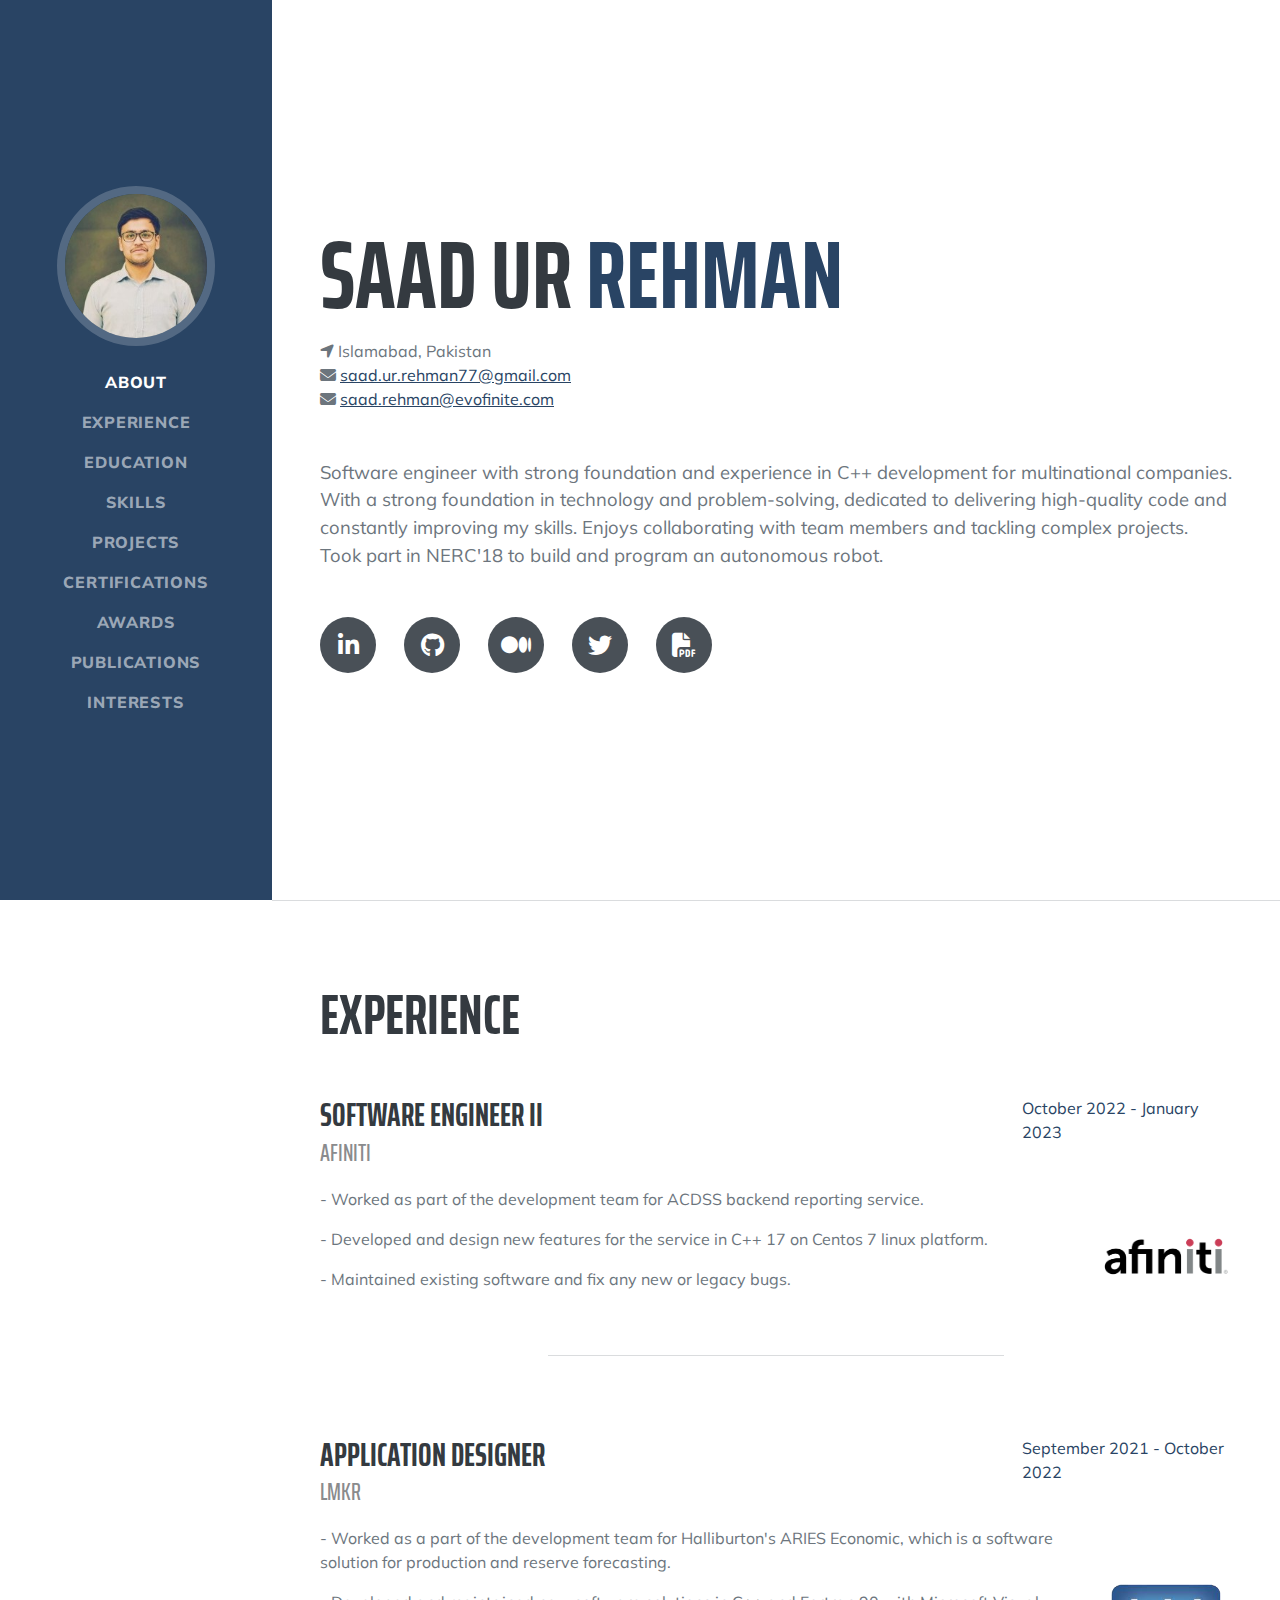
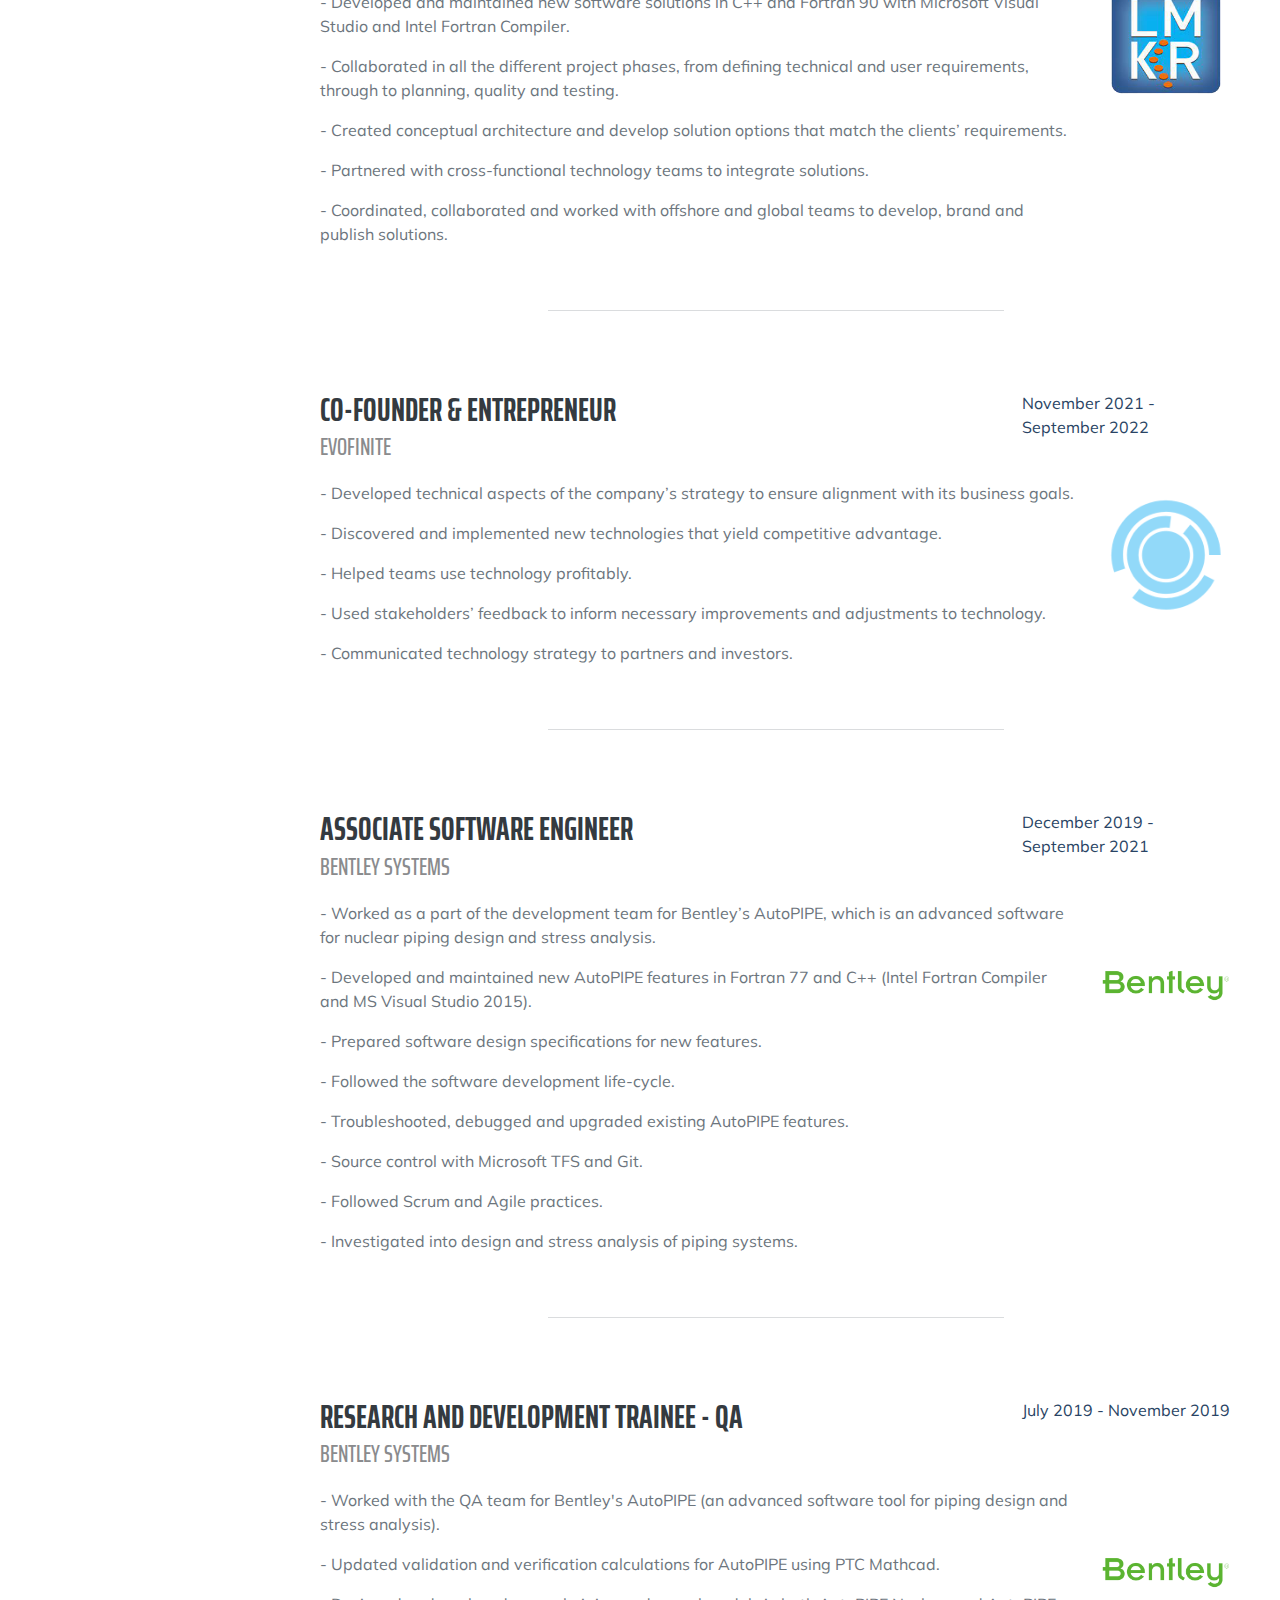
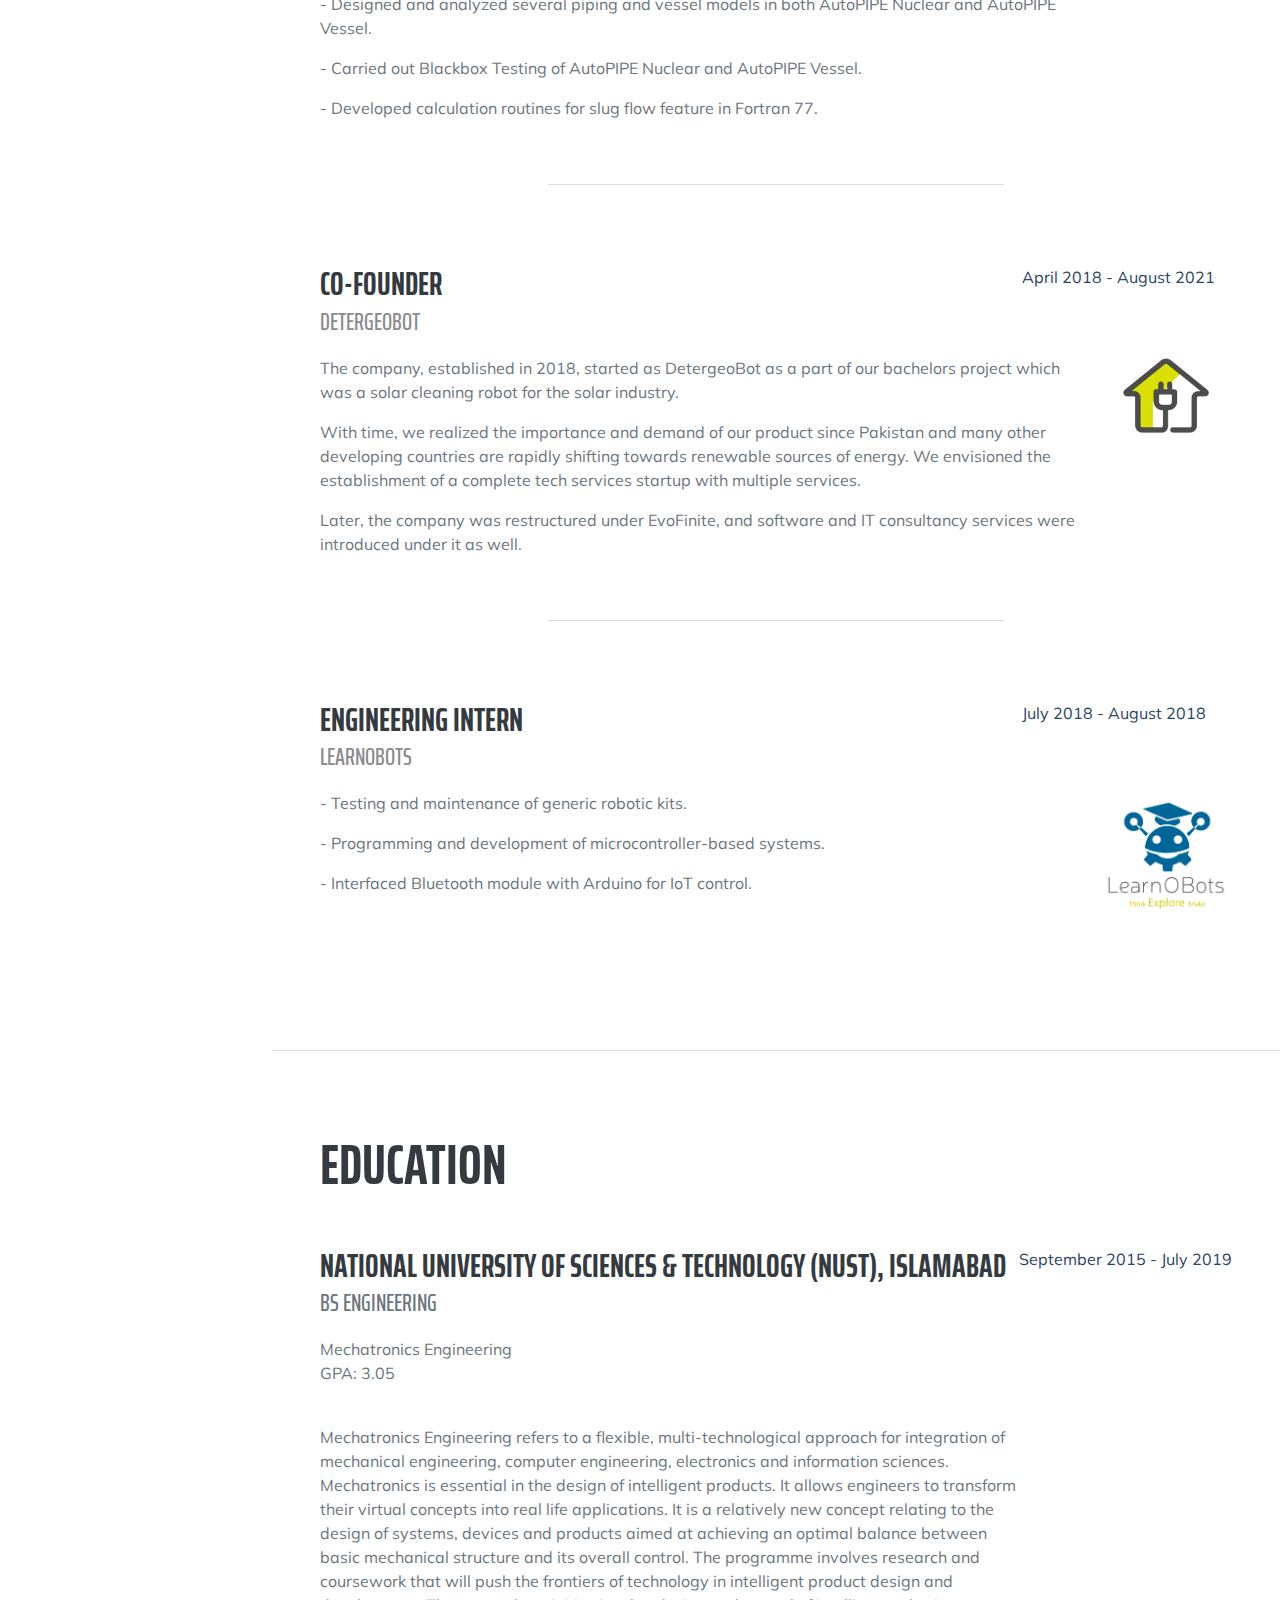
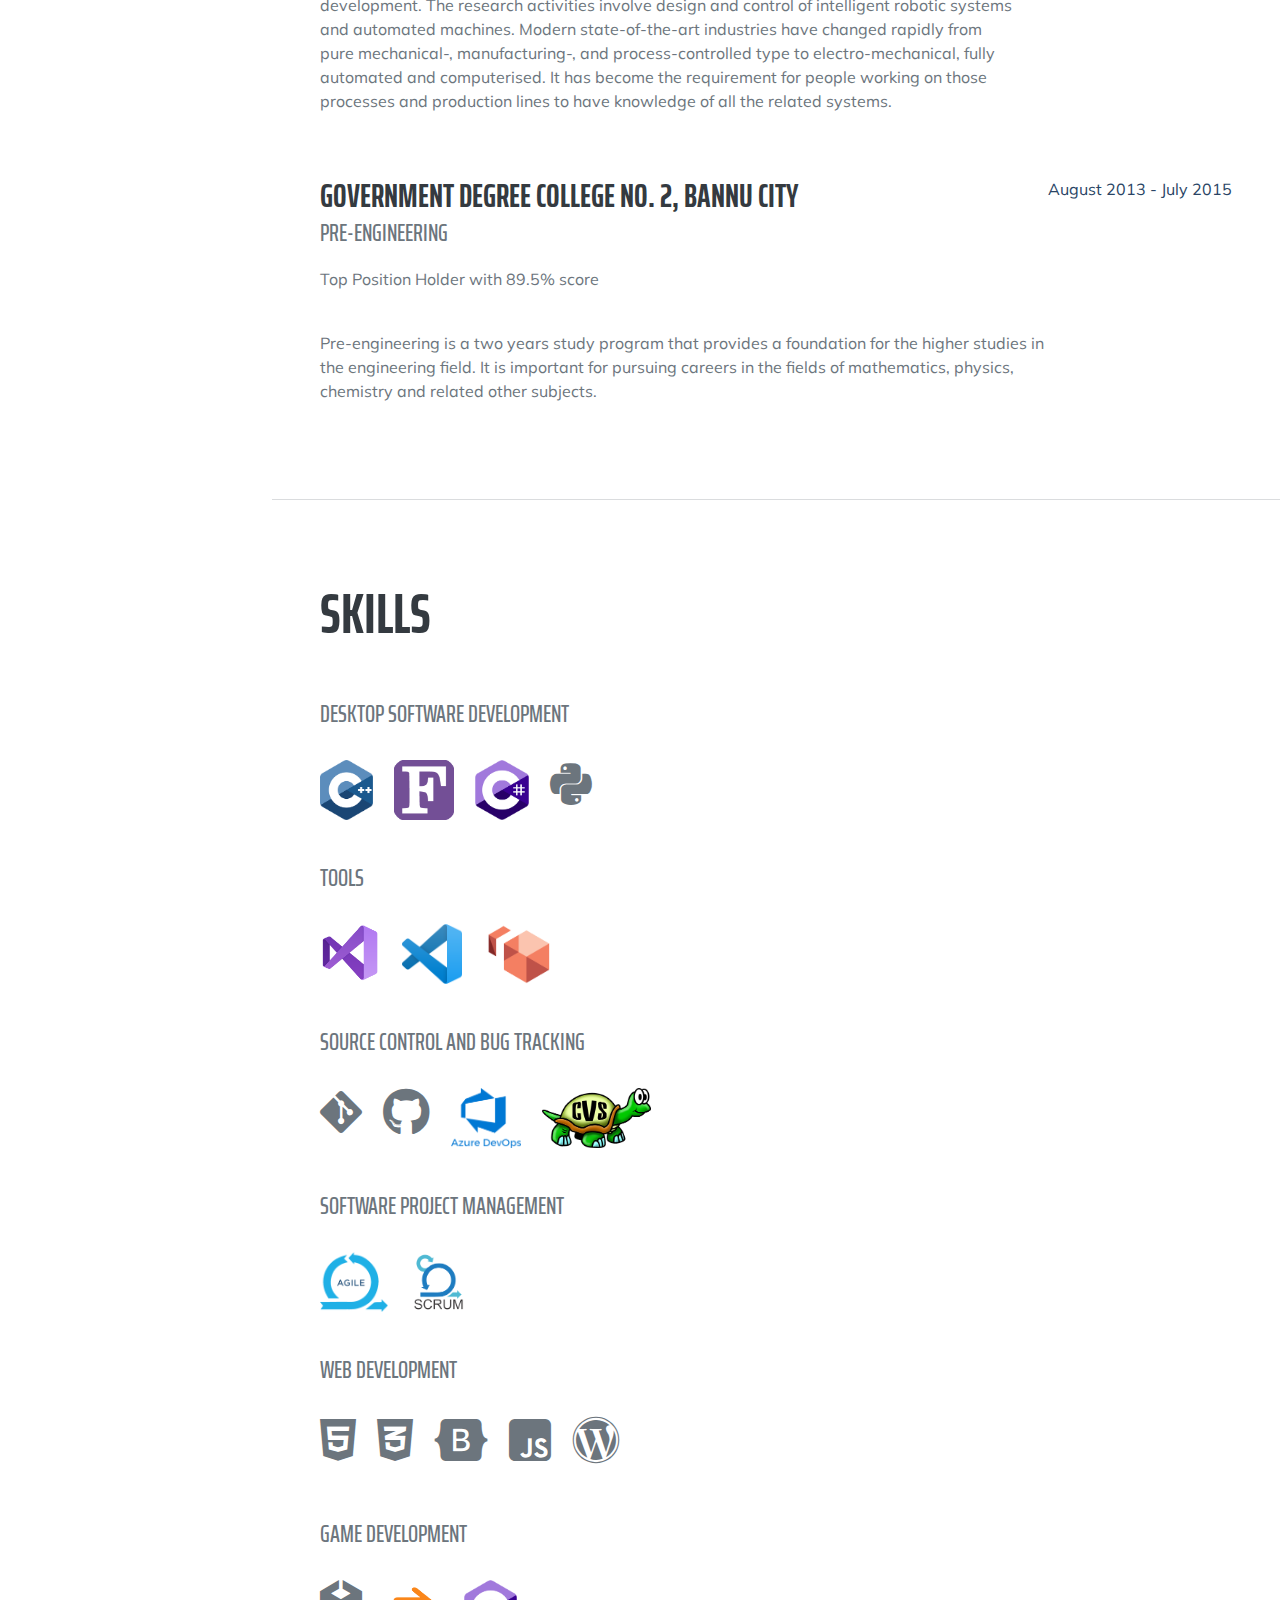
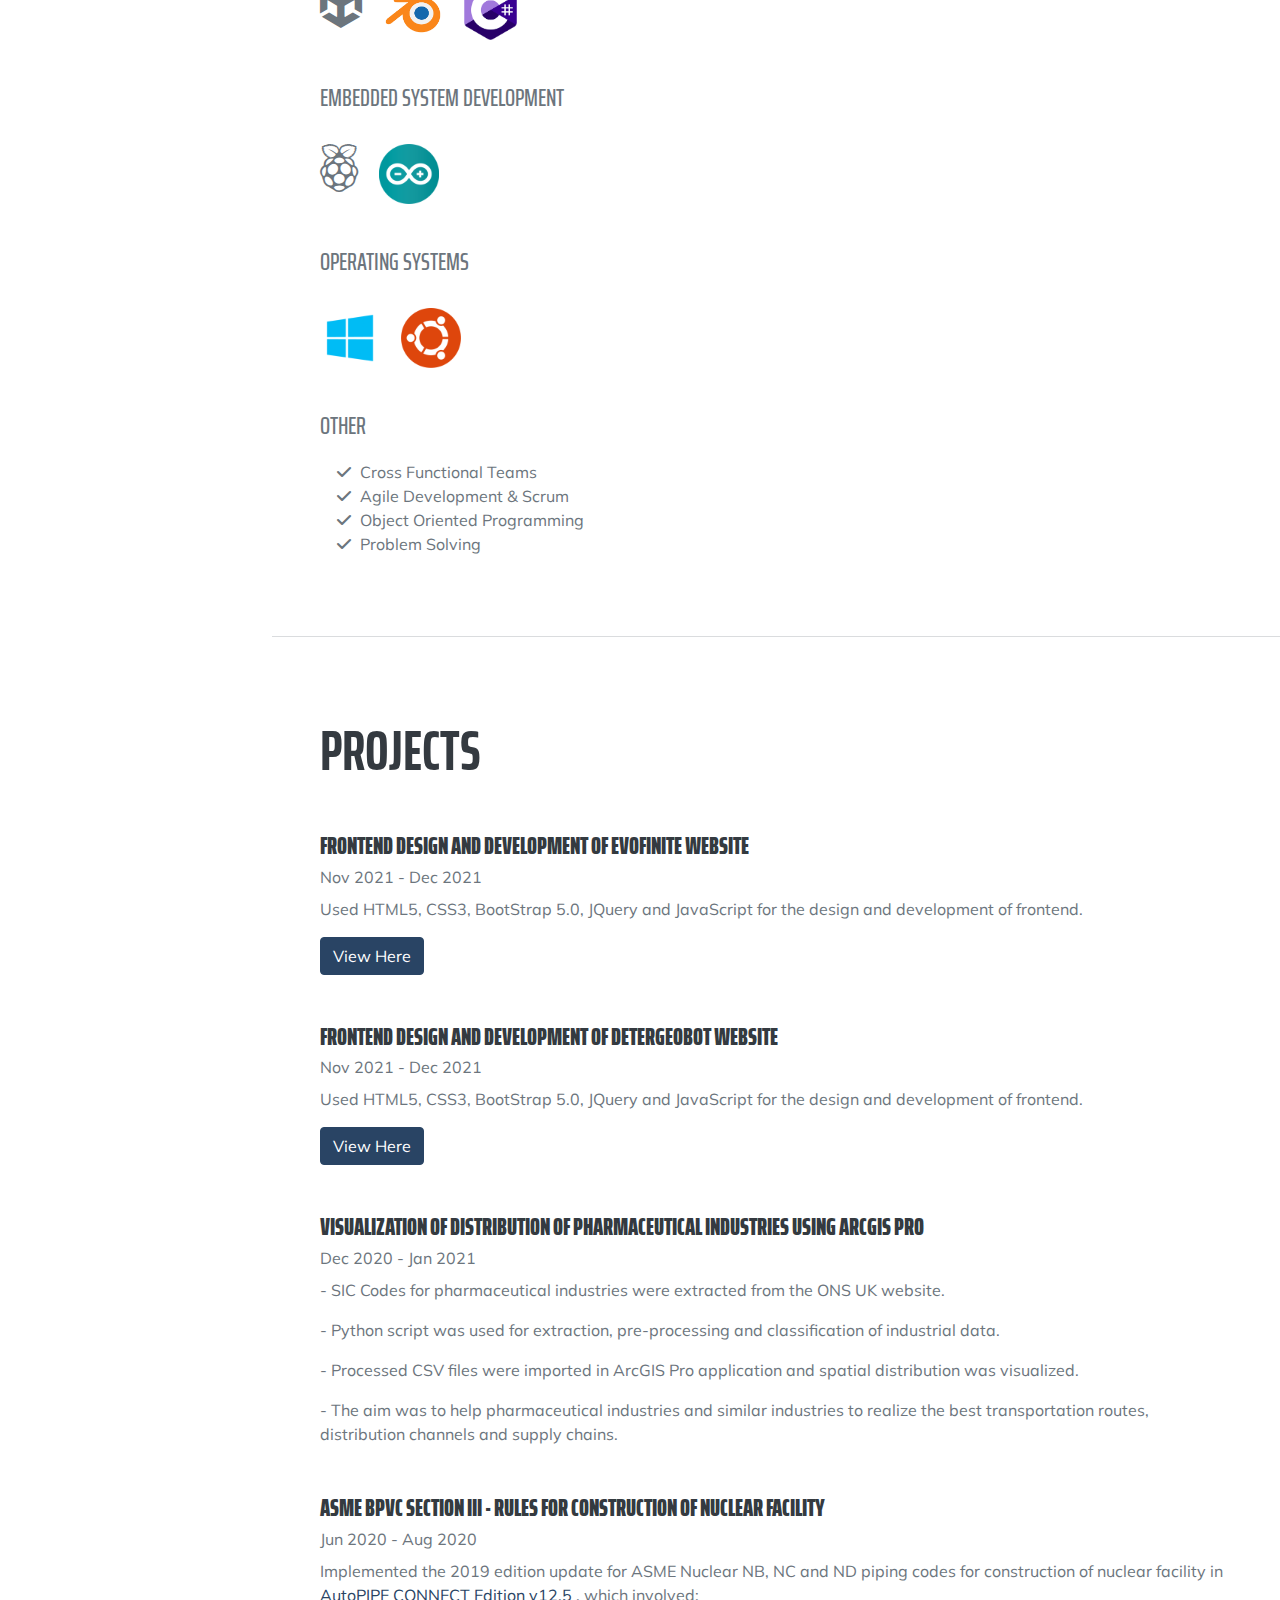
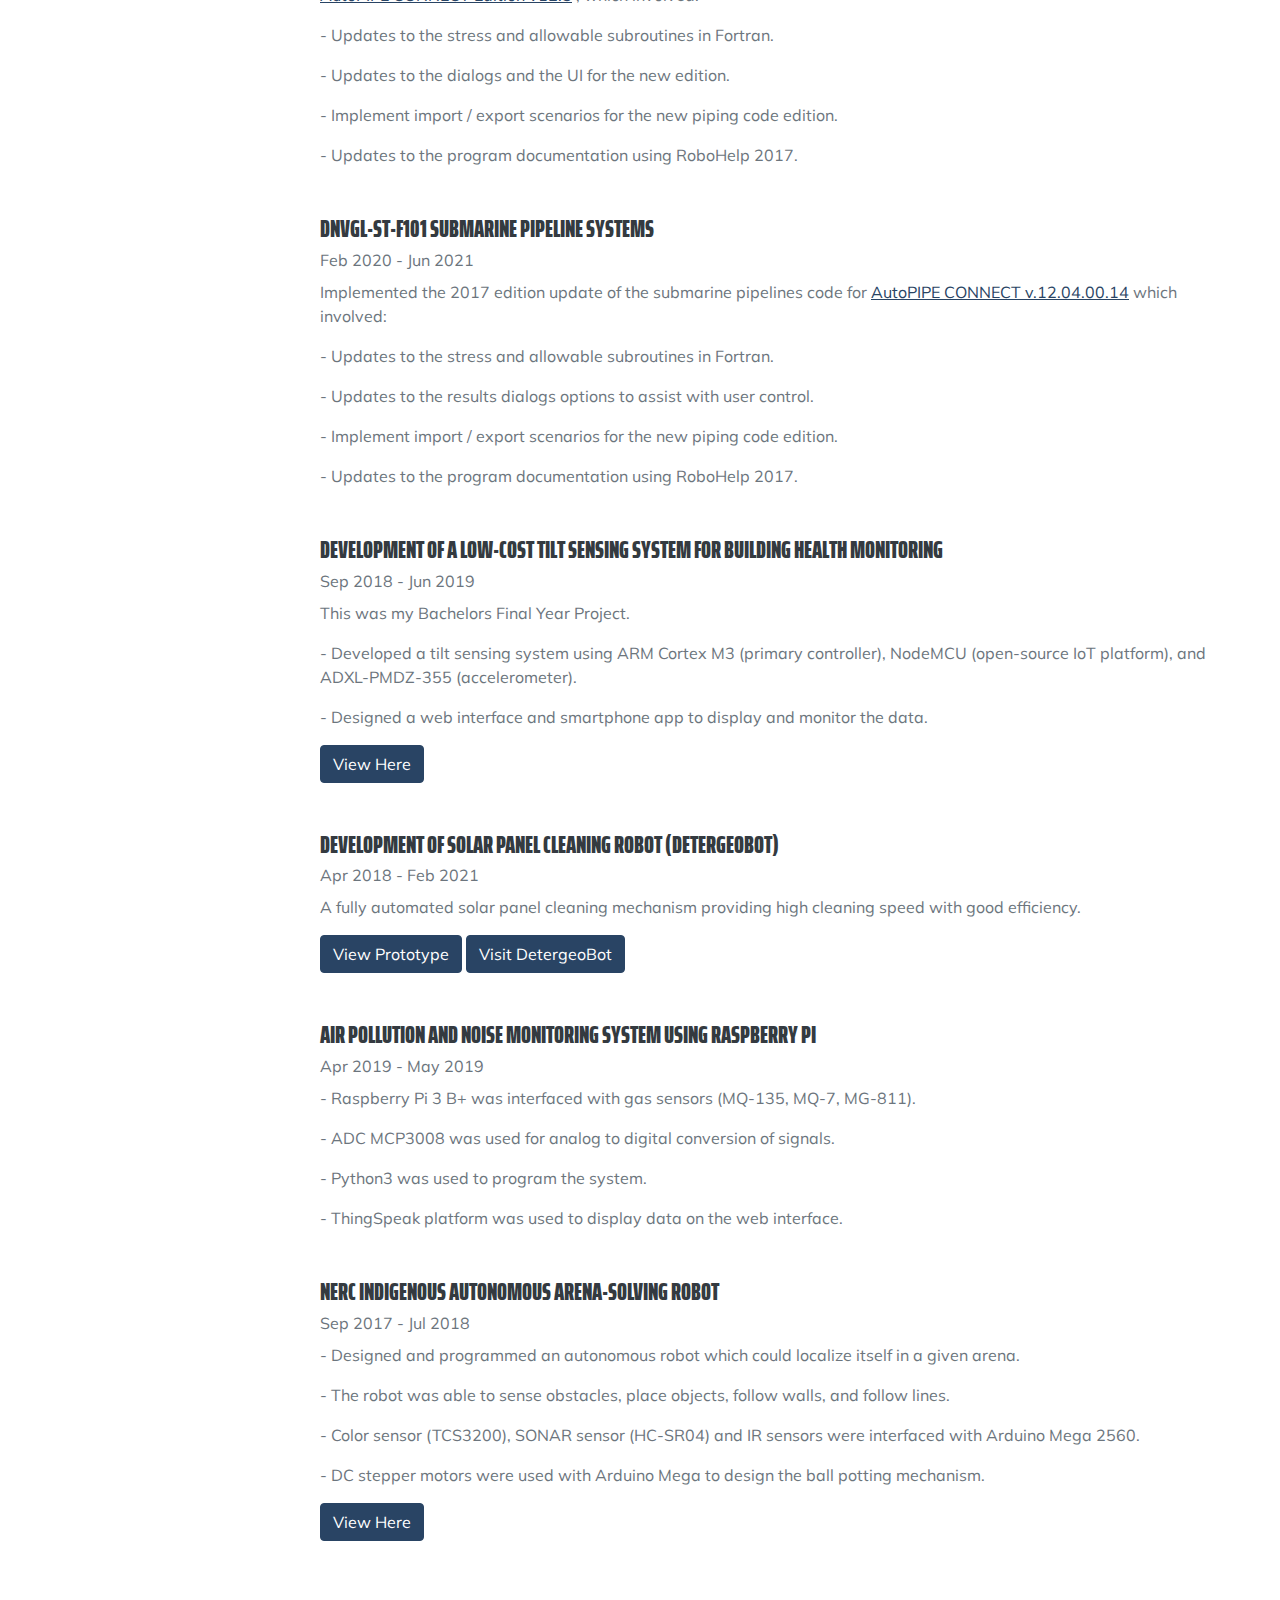
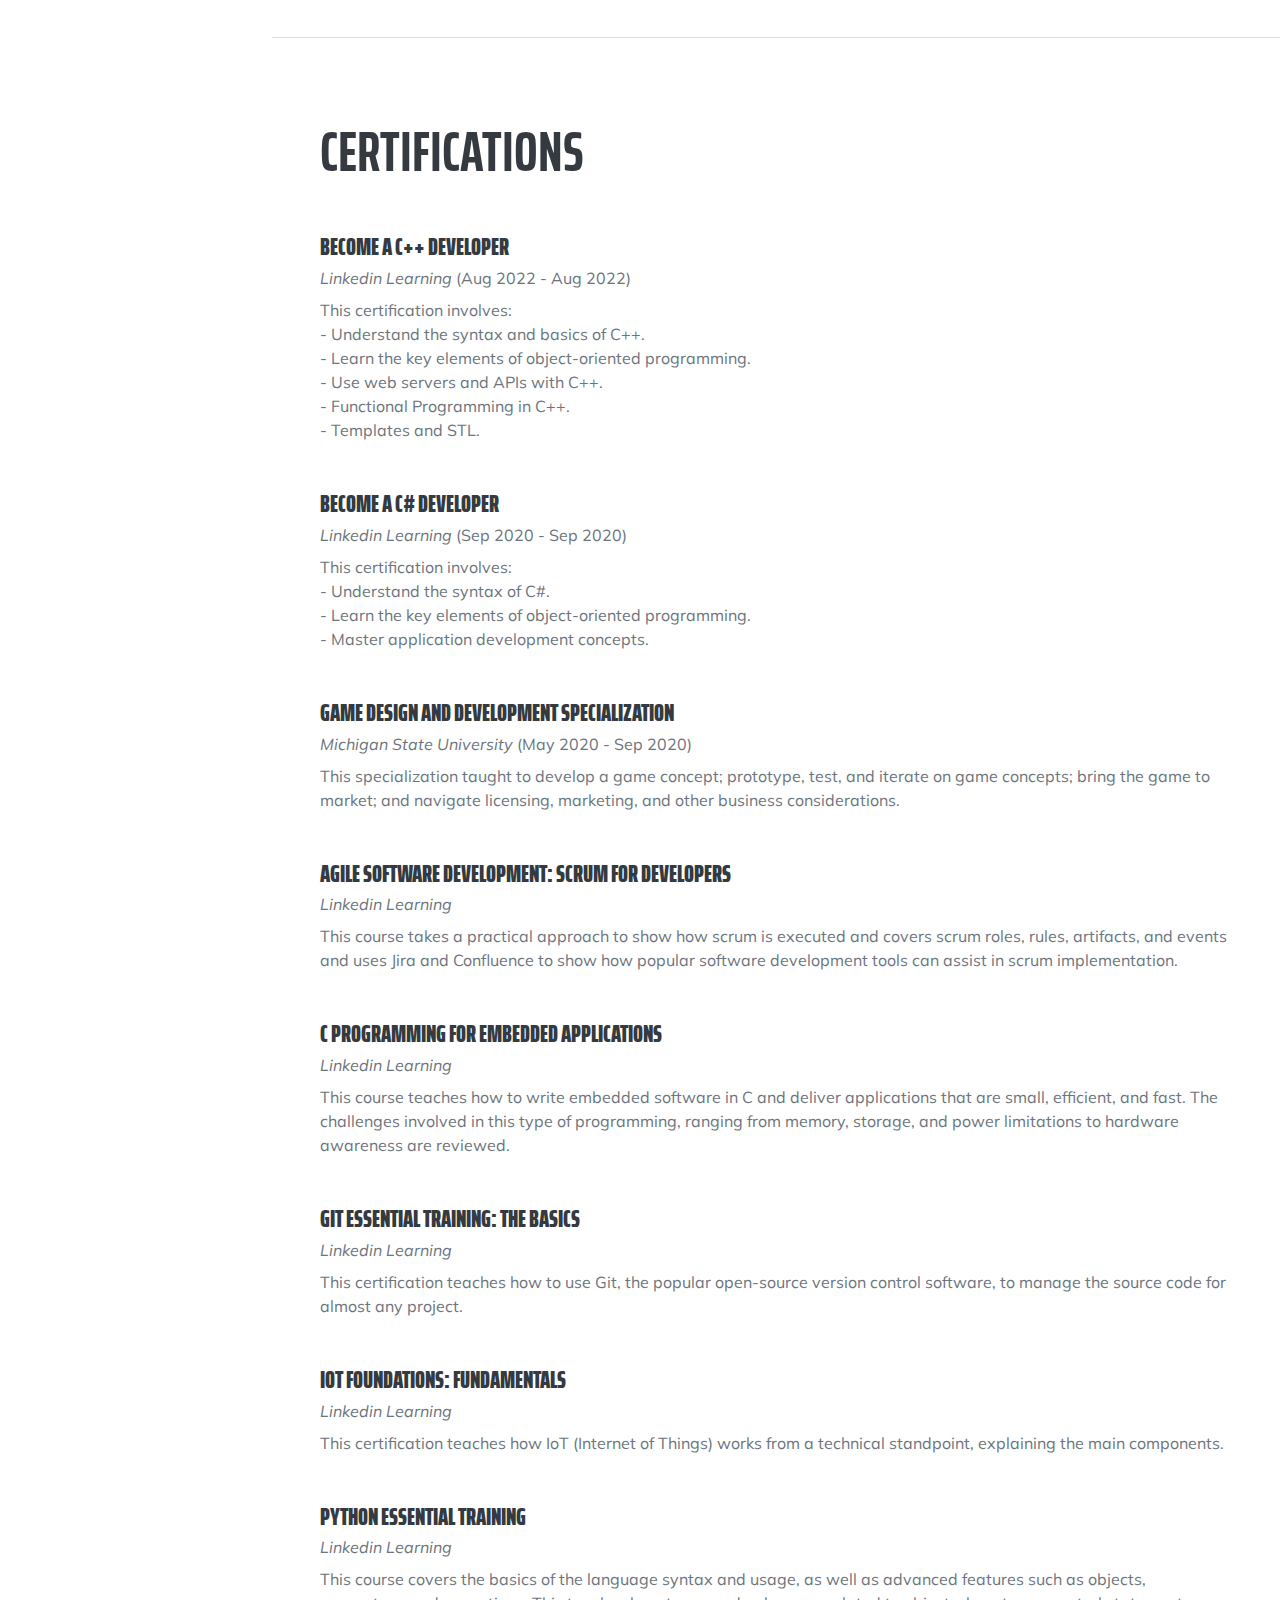
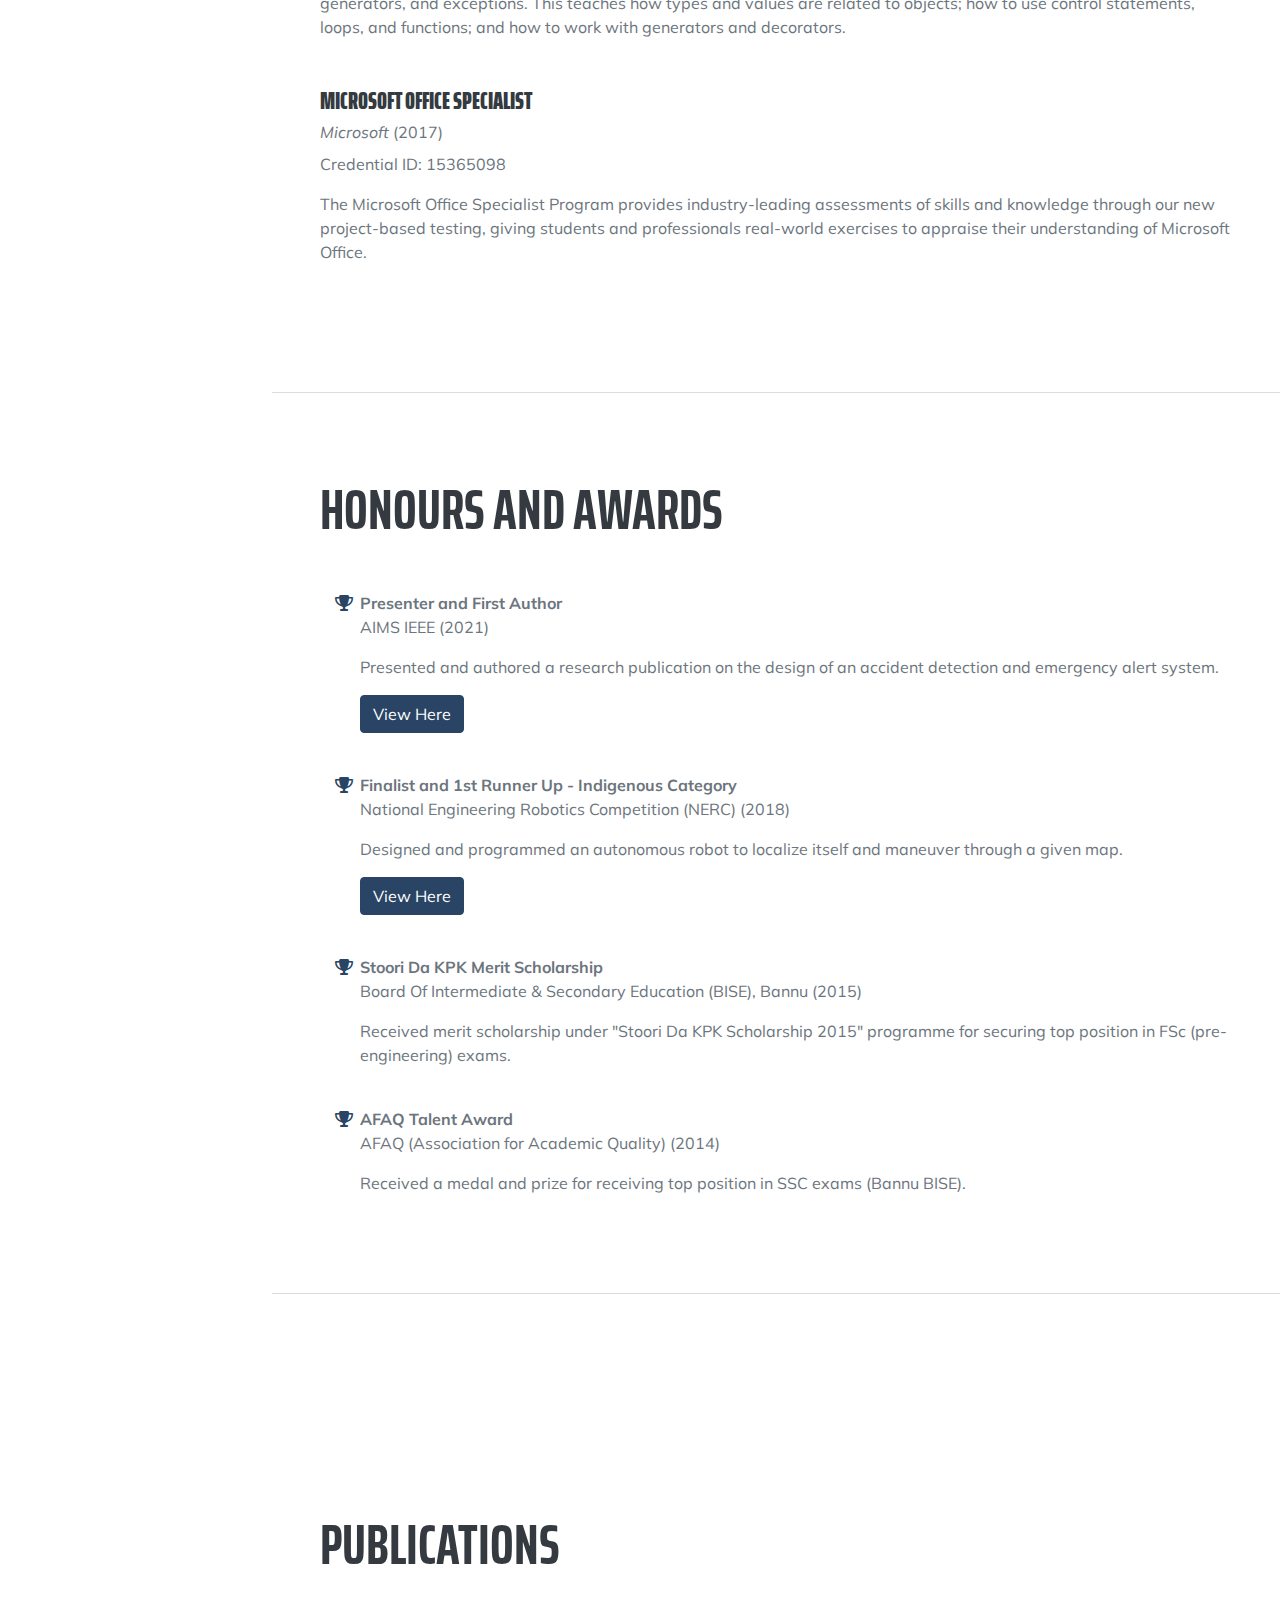
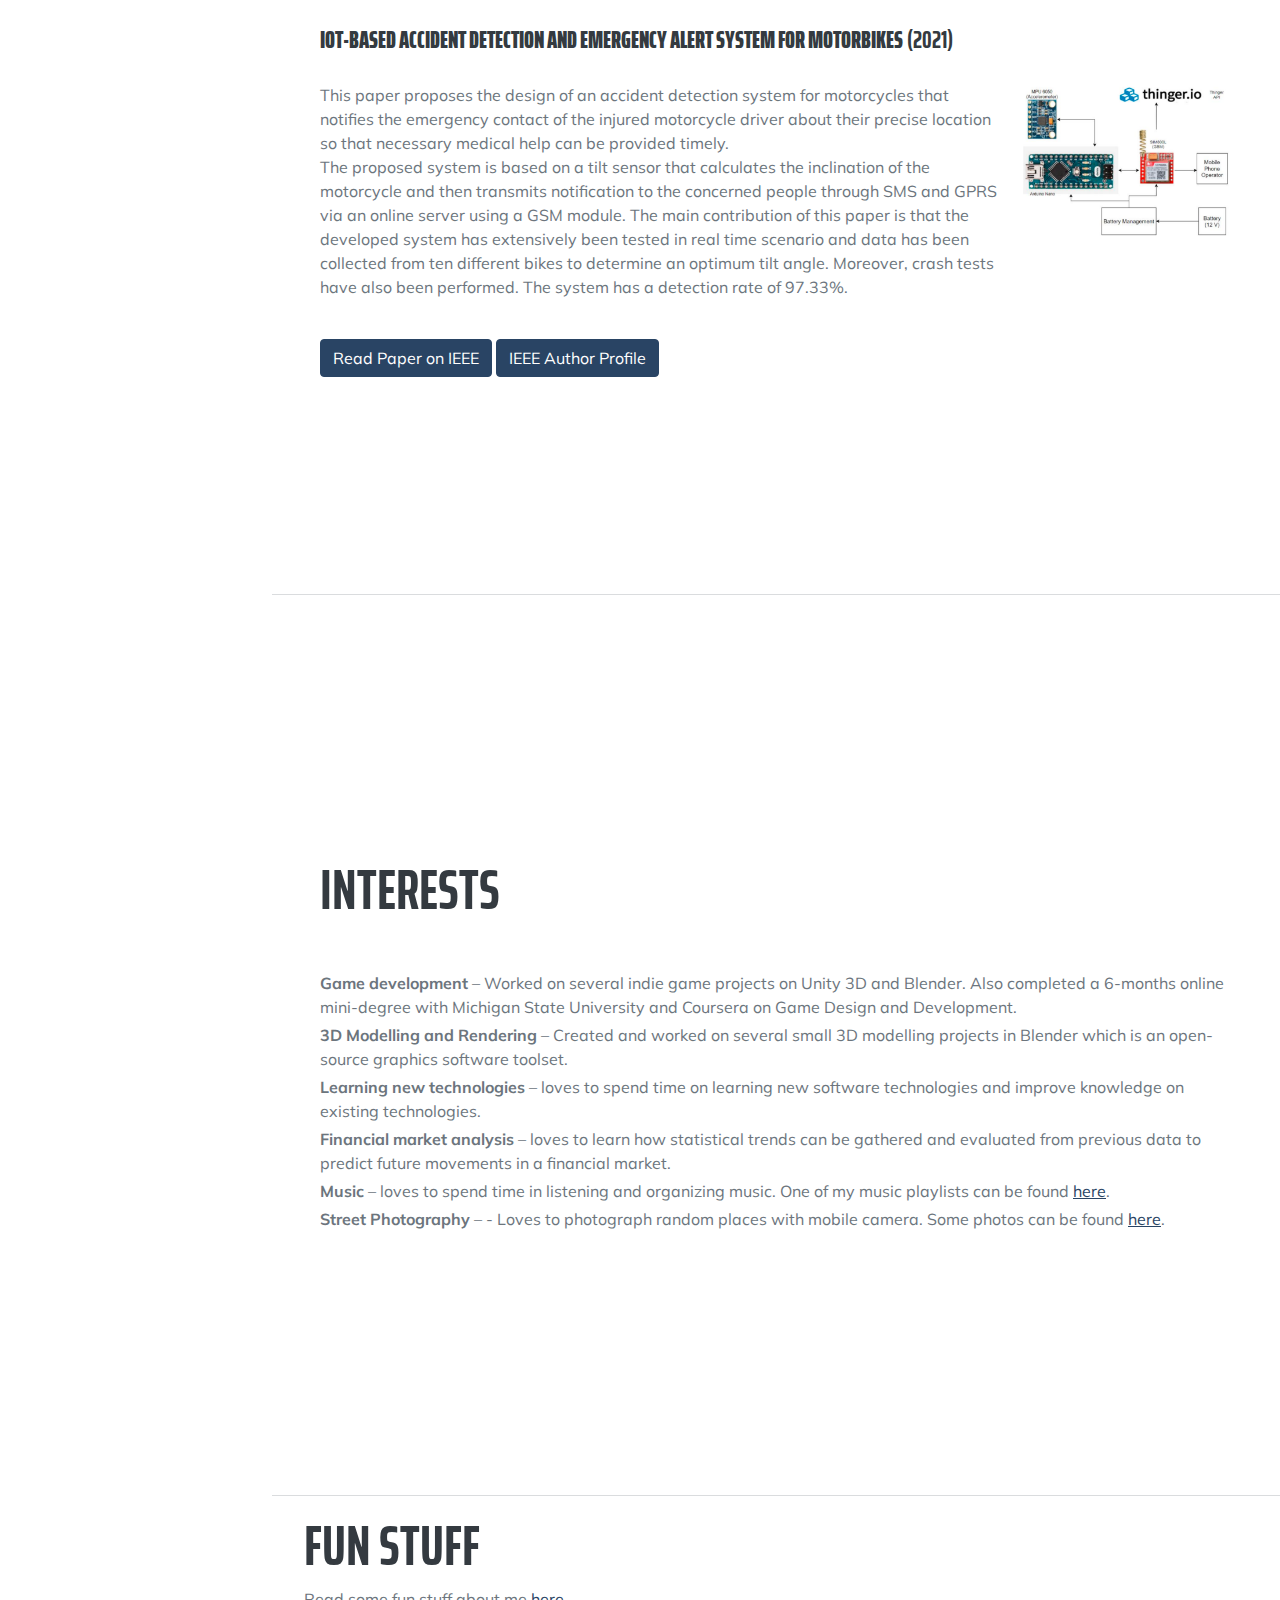
==== index.html @ b7a63dba "Update index.html" ====
<!DOCTYPE html>
<html lang="en">

<head>
    <meta charset="utf-8" />
    <meta name="viewport" content="width=device-width, initial-scale=1, shrink-to-fit=no" />
    <meta name="description" content="Saad Ur Rehman - Software Engineer & Application Designer |
    saad.ur.rehman77@gmail.com" />
    <meta name="author" content="Saad Ur Rehman" />
    <title>Saad Ur Rehman - Software Engineer (C++ C# Fortran) - Islamabad</title>
    <meta property="og:image" content="assets/img/profile.jpg">
    <link rel="icon" type="image/x-icon" href="assets/img/favicon.ico" />
    <!--<script src="https://use.fontawesome.com/releases/v5.15.4/js/all.js" crossorigin="anonymous"></script>-->
    <link rel="stylesheet" href="https://cdnjs.cloudflare.com/ajax/libs/font-awesome/6.2.1/css/all.min.css">
    <link href="https://fonts.googleapis.com/css?family=Saira+Extra+Condensed:500,700" rel="stylesheet"
        type="text/css" />
    <link href="https://fonts.googleapis.com/css?family=Muli:400,400i,800,800i" rel="stylesheet" type="text/css" />
    <link href="css/styles.css" rel="stylesheet" />
</head>

<body id="page-top">
    <!-- Navigation-->
    <nav class="navbar navbar-expand-lg navbar-dark bg-primary fixed-top" id="sideNav">
        <a class="navbar-brand js-scroll-trigger" href="#page-top">
            <span class="d-block d-lg-none">Saad Ur Rehman</span>
            <span class="d-none d-lg-block"><img class="img-fluid img-profile rounded-circle mx-auto mb-2"
                    src="assets/img/profile.jpg" alt="Saad Ur Rehman" /></span>
        </a>
        <button class="navbar-toggler" type="button" data-bs-toggle="collapse" data-bs-target="#navbarResponsive"
            aria-controls="navbarResponsive" aria-expanded="false" aria-label="Toggle navigation"><span
                class="navbar-toggler-icon"></span></button>
        <div class="collapse navbar-collapse" id="navbarResponsive">
            <ul class="navbar-nav">
                <li class="nav-item"><a class="nav-link js-scroll-trigger" href="#about">About</a></li>
                <li class="nav-item"><a class="nav-link js-scroll-trigger" href="#experience">Experience</a></li>
                <li class="nav-item"><a class="nav-link js-scroll-trigger" href="#education">Education</a></li>
                <li class="nav-item"><a class="nav-link js-scroll-trigger" href="#skills">Skills</a></li>
                <li class="nav-item"><a class="nav-link js-scroll-trigger" href="#projects">Projects</a></li>
                <li class="nav-item"><a class="nav-link js-scroll-trigger" href="#certifications">Certifications</a>
                </li>
                <li class="nav-item"><a class="nav-link js-scroll-trigger" href="#awards">Awards</a></li>
                <li class="nav-item"><a class="nav-link js-scroll-trigger" href="#publications">Publications</a></li>
                <li class="nav-item"><a class="nav-link js-scroll-trigger" href="#interests">Interests</a></li>
            </ul>
        </div>
    </nav>
    <!-- Page Content-->
    <div class="container-fluid p-0">
        <!-- About-->
        <section class="resume-section" id="about">
            <div class="resume-section-content">
                <h1 class="mb-3">
                    Saad Ur
                    <span class="text-primary">Rehman</span>
                </h1>
                <div class="mb-5">
                    <p class="mb-0"><i class="fas fa-location-arrow"></i> Islamabad, Pakistan</p>
                    <p class="mb-0"><i class="fas fa-envelope"></i> <a
                            href="mailto:saad.ur.rehman77@gmail.com">saad.ur.rehman77@gmail.com</a></p>
                    <p class="mb-0"><i class="fas fa-envelope"></i> <a
                            href="mailto:saad.rehman@evofinite.com">saad.rehman@evofinite.com</a></p>
                </div>
                <p class="lead mb-5">Software engineer with strong foundation and experience in C++ development for
                    multinational companies.
                    With a strong foundation in technology and problem-solving, dedicated to delivering high-quality
                    code and constantly improving my skills.
                    Enjoys collaborating with team members and tackling complex projects. Took part in NERC'18 to build
                    and program an autonomous robot.</p>
                <div class="social-icons">
                    <a class="social-icon" href="https://www.linkedin.com/in/saadurr/" target="_blank"><i
                            class="fa-brands fa-linkedin-in"></i></a>
                    <a class="social-icon" href="https://github.com/saadurr" target="_blank"><i
                            class="fab fa-github"></i></a>
                    <a class="social-icon" href="https://medium.com/@saadurr"><i class="fa-brands fa-medium"></i></a>
                    <a class="social-icon" href="https://twitter.com/saadurrr" target="_blank"><i
                            class="fab fa-twitter"></i></a>
                    <a class="social-icon" href="./assets/pdf/Resume_Saad.Ur.Rehman.pdf" target="_blank"><i
                            class="fas fa-file-pdf"></i> </a>
                </div>
            </div>
        </section>
        <hr class="m-0" />
        <!-- Experience-->
        <section class="resume-section" id="experience">
            <div class="resume-section-content">
                <h2 class="mb-5">Experience</h2>

                <div class="row mb-5">
                    <div class="col-md-9">
                        <h3 class="mb-0">Software Engineer II</h3>
                        <div class="subheading mb-3"><a href="https://www.afiniti.com/" target="_blank">Afiniti</a>
                        </div>
                    </div>
                    <div class="col-md-3 mb-0">
                        <span class="text-primary">October 2022 - January 2023</span>
                    </div>

                    <div class="col-md-10">
                        <p>- Worked as part of the development team for ACDSS backend reporting service.</p>
                        <p>- Developed and design new features for the service in C++ 17 on Centos 7 linux platform.</p>
                        <p>- Maintained existing software and fix any new or legacy bugs.</p>
                    </div>
                    <div class="col-md-2">
                        <img src="assets/img/work/afiniti.png" class="img-fluid mt-5 d-none d-md-block">
                    </div>

                </div>

                <hr class="section-break">

                <div class="row mb-5">
                    <div class="col-md-9">
                        <h3 class="mb-0">Application Designer</h3>
                        <div class="subheading mb-3"><a href="https://www.lmkr.com/" target="_blank">LMKR</a></div>
                    </div>
                    <div class="col-md-3 mb-0">
                        <span class="text-primary">September 2021 - October 2022</span>
                    </div>

                    <div class="col-md-10">
                        <p>- Worked as a part of the development team for Halliburton's ARIES Economic, which is a
                            software solution for production and reserve forecasting.</p>
                        <p>- Developed and maintained new software solutions in C++ and Fortran 90 with Microsoft Visual
                            Studio and Intel Fortran Compiler.</p>
                        <p>- Collaborated in all the different project phases, from defining technical and user
                            requirements, through to
                            planning, quality and testing.</p>
                        <p>- Created conceptual architecture and develop solution options that match the clients’
                            requirements.</p>
                        <p>- Partnered with cross‑functional technology teams to integrate solutions.</p>
                        <p>- Coordinated, collaborated and worked with offshore and global teams to develop, brand and
                            publish solutions.</p>
                    </div>
                    <div class="col-md-2">
                        <img src="assets/img/work/lmkr.png" class="img-fluid mt-5 d-none d-md-block">
                    </div>

                </div>

                <hr class="section-break">

                <div class="row mb-5">
                    <div class="col-md-9">
                        <h3 class="mb-0">Co-Founder & Entrepreneur</h3>
                        <div class="subheading mb-3"><a href="http://www.evofinite.com/" target="_blank">EvoFinite</a>
                        </div>
                    </div>
                    <div class="col-md-3 mb-0">
                        <span class="text-primary">November 2021 - September 2022</span>
                    </div>

                    <div class="col-md-10">

                        <p>- Developed technical aspects of the company’s strategy to ensure alignment with its business
                            goals.</p>
                        <p>- Discovered and implemented new technologies that yield competitive advantage.</p>
                        <p>- Helped teams use technology profitably.</p>
                        <p>- Used stakeholders’ feedback to inform necessary improvements and adjustments to technology.
                        </p>
                        <p>- Communicated technology strategy to partners and investors.</p>
                    </div>
                    <div class="col-md-2">
                        <img src="assets/img/work/evofinite.png" class="img-fluid mt-2 d-none d-md-block">
                    </div>

                </div>

                <hr class="section-break">

                <div class="row mb-5">

                    <div class="col-md-9">
                        <h3 class="mb-0">Associate Software Engineer</h3>
                        <div class="subheading mb-3"><a href="https://www.bentley.com/en" target="_blank">Bentley
                                Systems</a></div>
                    </div>
                    <div class="col-md-3 mb-0">
                        <span class="text-primary">December 2019 - September 2021</span>
                    </div>

                    <div class="col-md-10">
                        <p>- Worked as a part of the development team for Bentley’s AutoPIPE, which is an advanced
                            software for nuclear
                            piping design and stress analysis.</p>
                        <p>- Developed and maintained new AutoPIPE features in Fortran 77 and C++ (Intel Fortran
                            Compiler and MS Visual Studio 2015).</p>
                        <p>- Prepared software design specifications for new features.</p>
                        <p>- Followed the software development life‑cycle.</p>
                        <p>- Troubleshooted, debugged and upgraded existing AutoPIPE features.</p>
                        <p>- Source control with Microsoft TFS and Git.</p>
                        <p>- Followed Scrum and Agile practices.</p>
                        <p>- Investigated into design and stress analysis of piping systems.</p>
                    </div>

                    <div class="col-md-2">
                        <img src="assets/img/work/bentley.png" class="img-fluid mt-5 d-none d-md-block">
                    </div>

                </div>

                <hr class="section-break">

                <div class="row mb-5">
                    <div class="col-md-9">
                        <h3 class="mb-0">Research and Development Trainee - QA</h3>
                        <div class="subheading mb-3"><a href="https://www.bentley.com/en" target="_blank">Bentley
                                Systems</a></div>
                    </div>
                    <div class="col-md-3 mb-0">
                        <span class="text-primary">July 2019 - November 2019</span>
                    </div>

                    <div class="col-md-10">
                        <p> - Worked with the QA team for Bentley's AutoPIPE (an advanced software tool for piping
                            design and stress
                            analysis).</p>
                        <p>- Updated validation and verification calculations for AutoPIPE using PTC Mathcad.</p>
                        <p>- Designed and analyzed several piping and vessel models in both AutoPIPE Nuclear and
                            AutoPIPE Vessel.</p>
                        <p>- Carried out Blackbox Testing of AutoPIPE Nuclear and AutoPIPE Vessel.</p>
                        <p>- Developed calculation routines for slug flow feature in Fortran 77.</p>
                    </div>
                    <div class="col-md-2">
                        <img src="assets/img/work/bentley.png" class="img-fluid mt-5 d-none d-md-block">
                    </div>
                </div>

                <hr class="section-break">


                <div class="row mb-5">
                    <div class="col-md-9">
                        <h3 class="mb-0">Co-Founder</h3>
                        <div class="subheading mb-3"><a href="http://www.evofinite.com/detergeobot"
                                target="_blank">DetergeoBot</a>
                        </div>
                    </div>
                    <div class="col-md-3 mb-0">
                        <span class="text-primary">April 2018 - August 2021</span>
                    </div>
                    <div class="col-md-10">
                        <p> The company, established in 2018, started as DetergeoBot as a part of our bachelors project
                            which was
                            a solar cleaning robot for the solar industry. </p>
                        <p>With time, we realized the importance and demand of our product since Pakistan and many other
                            developing countries are rapidly shifting towards renewable sources of energy. We envisioned
                            the
                            establishment of a complete tech services startup with multiple services.</p>
                        <p>Later, the company was restructured under EvoFinite, and software and IT consultancy
                            services were introduced under it as well.</p>
                    </div>
                    <div class="col-md-2">
                        <img src="assets/img/work/detergeobot.png" class="img-fluid mt-0 d-none d-md-block">
                    </div>
                </div>

                <hr class="section-break">

                <div class="row mb-5">
                    <div class="col-md-9">
                        <h3 class="mb-0">Engineering Intern</h3>
                        <div class="subheading mb-3"><a href="https://learnobots.com/" target="_blank">LearnOBots</a>
                        </div>
                    </div>
                    <div class="col-md-3 mb-0">
                        <span class="text-primary">July 2018 - August 2018</span>
                    </div>
                    <div class="col-md-10">
                        <p> - Testing and maintenance of generic robotic kits.</p>
                        <p> - Programming and development of microcontroller-based systems.</p>
                        <p> - Interfaced Bluetooth module with Arduino for IoT control.</p>
                    </div>
                    <div class="col-md-2">
                        <img src="assets/img/work/learnobots.png" class="img-fluid mt-0 d-none d-md-block">
                    </div>
                </div>
            </div>
        </section>
        <hr class="m-0" />

        <!-- Education-->
        <section class="resume-section" id="education">
            <div class="resume-section-content">
                <h2 class="mb-5">Education</h2>
                <div class="d-flex flex-column flex-md-row justify-content-between mb-5">
                    <div class="flex-grow-1">
                        <h3 class="mb-0">National University of Sciences & Technology (NUST), Islamabad</h3>
                        <div class="subheading mb-3">BS Engineering</div>
                        <div>Mechatronics Engineering</div>
                        <p>GPA: 3.05</p>
                        <br>
                        <p>Mechatronics Engineering refers to a flexible, multi-technological approach for integration
                            of mechanical engineering, computer engineering,
                            electronics and information sciences. Mechatronics is essential in the design of intelligent
                            products.
                            It allows engineers to transform their virtual concepts into real life applications. It is a
                            relatively new concept
                            relating to the design of systems, devices and products aimed at achieving an optimal
                            balance between basic mechanical
                            structure and its overall control. The programme involves research and coursework that will
                            push the frontiers of technology
                            in intelligent product design and development. The research activities involve design and
                            control of intelligent robotic systems
                            and automated machines. Modern state-of-the-art industries have changed rapidly from pure
                            mechanical-, manufacturing-, and
                            process-controlled type to electro-mechanical, fully automated and computerised. It has
                            become the requirement for people
                            working on those processes and production lines to have knowledge of all the related
                            systems.</p>
                    </div>
                    <div class="flex-shrink-0"><span class="text-primary">September 2015 - July 2019</span></div>
                </div>
                <div class="d-flex flex-column flex-md-row justify-content-between">
                    <div class="flex-grow-1">
                        <h3 class="mb-0">Government Degree College No. 2, Bannu City</h3>
                        <div class="subheading mb-3">Pre-Engineering</div>
                        <p>Top Position Holder with 89.5% score</p>
                        <br>
                        <p>Pre-engineering is a two years study program that provides a foundation for the higher
                            studies in the engineering field.
                            It is important for pursuing careers in the fields of mathematics, physics, chemistry and
                            related other subjects.</p>
                    </div>
                    <div class="flex-shrink-0"><span class="text-primary">August 2013 - July 2015</span></div>
                </div>
            </div>
        </section>
        <hr class="m-0" />
        <!-- Skills-->
        <section class="resume-section" id="skills">
            <div class="resume-section-content">
                <h2 class="mb-5">Skills</h2>
                <div class="subheading mb-3">Desktop Software Development</div>
                <ul class="list-inline dev-icons">
                    <li class="list-inline-item"><img src="assets/img/skills/c.png" title="C++"></li>
                    <li class="list-inline-item"><img src="assets/img/skills/Fortran_logo.png" title="Fortran"></li>
                    <li class="list-inline-item"><img src="assets/img/skills/c--4.png" title="C Sharp"></li>
                    <li class="list-inline-item"><i class="fab fa-python" title="Python"></i></li>
                </ul>

                <br>

                <div class="subheading mb-3">Tools</div>
                <ul class="list-inline dev-icons">
                    <li class="list-inline-item"><img src="assets/img/skills/msvs.png" title="Microsoft Visual Studio">
                    </li>
                    <li class="list-inline-item"><img src="assets/img/skills/msvscode.png" title="Microsoft VS Code">
                    </li>
                    <li class="list-inline-item"><img src="assets/img/skills/amazon.png" title="Amazon Workspaces"></li>
                </ul>

                <br>

                <div class="subheading mb-3">Source Control and Bug Tracking</div>
                <ul class="list-inline dev-icons">
                    <li class="list-inline-item"><i class="fab fa-git-alt" title="Git"></i></li>
                    <li class="list-inline-item"><i class="fab fa-github" title="GitHub"></i></li>
                    <li class="list-inline-item"><img src="assets/img/skills/ado.png" title="Microsoft Azure DevOps">
                    </li>
                    <li class="list-inline-item"><img src="assets/img/skills/CVS.png"
                            title="CVS (Concurrent Versions System)"></li>
                </ul>

                <br>

                <div class="subheading mb-3">Software Project Management</div>
                <ul class="list-inline dev-icons">
                    <li class="list-inline-item"><img src="assets/img/skills/agile.png" title="Agile Methodology"></li>
                    <li class="list-inline-item"><img src="assets/img/skills/scrum.png" title="Scrum"></li>
                </ul>

                <br>

                <div class="subheading mb-3">Web Development</div>
                <ul class="list-inline dev-icons">
                    <li class="list-inline-item"><i class="fab fa-html5" title="HTML"></i></li>
                    <li class="list-inline-item"><i class="fab fa-css3-alt" title="CSS"></i></li>
                    <li class="list-inline-item"><i class="fab fa-bootstrap" title="Bootstrap"></i></li>
                    <li class="list-inline-item"><i class="fab fa-js-square" title="JavaScript"></i></li>
                    <li class="list-inline-item"><i class="fab fa-wordpress" title="WordPress"></i></li>
                </ul>

                <br>

                <div class="subheading mb-3">Game Development</div>
                <ul class="list-inline dev-icons">
                    <li class="list-inline-item"><i class="fab fa-unity" title="Unity 3D"></i></li>
                    <li class="list-inline-item"><img src="assets/img/skills/blender.png" title="Blender"></li>
                    <li class="list-inline-item"><img src="assets/img/skills/c--4.png" title="C Sharp Scripting"></li>
                </ul>

                <br>

                <div class="subheading mb-3">Embedded System Development</div>
                <ul class="list-inline dev-icons">
                    <li class="list-inline-item"><i class="fab fa-raspberry-pi" title="Raspberry Pi"></i></li>
                    <li class="list-inline-item"><img src="assets/img/skills/arduino.png" title="Arduino"></li>
                    </li>
                </ul>

                <br>

                <div class="subheading mb-3">Operating Systems</div>
                <ul class="list-inline dev-icons">
                    <li class="list-inline-item"><img src="assets/img/skills/windows.png" title="Windows"></li>
                    <li class="list-inline-item"><img src="assets/img/skills/ubuntu.png" title="Linux"></li>
                </ul>

                <br>

                <div class="subheading mb-3">Other</div>
                <ul class="fa-ul mb-0">
                    <li>
                        <span class="fa-li"><i class="fas fa-check"></i></span>
                        Cross Functional Teams
                    </li>
                    <li>
                        <span class="fa-li"><i class="fas fa-check"></i></span>
                        Agile Development & Scrum
                    </li>
                    <li>
                        <span class="fa-li"><i class="fas fa-check"></i></span>
                        Object Oriented Programming
                    </li>
                    <li>
                        <span class="fa-li"><i class="fas fa-check"></i></span>
                        Problem Solving
                    </li>
                </ul>
            </div>
        </section>

        <hr class="m-0" />

        <!-- Projects-->
        <section class="resume-section" id="projects">
            <div class="resume-section-content">
                <h2 class="mb-5">Projects</h2>
                <div class="mb-5">
                    <h4 class="mb-1"><strong>Frontend Design and Development of EvoFinite Website</strong></h4>
                    <p class="mb-2">Nov 2021 - Dec 2021</p>
                    <p>Used HTML5, CSS3, BootStrap 5.0, JQuery and JavaScript for the design and development
                        of frontend.
                    </p>
                    <a class="btn btn-primary" href="http://www.evofinite.com" target="_blank">View Here</a>
                </div>

                <div class="mb-5">
                    <h4 class="mb-1"><strong>Frontend Design and Development of DetergeoBot Website</strong></h4>
                    <p class="mb-2">Nov 2021 - Dec 2021</p>
                    <p>Used HTML5, CSS3, BootStrap 5.0, JQuery and JavaScript for the design and development
                        of frontend.
                    </p>
                    <a class="btn btn-primary" href="http://www.evofinite.com/detergeobot" target="_blank">View Here</a>
                </div>

                <div class="mb-5">
                    <h4 class="mb-1"><strong>Visualization of distribution of pharmaceutical industries using ArcGIS
                            Pro</strong></h4>
                    <p class="mb-2">Dec 2020 - Jan 2021</p>

                    <p>- SIC Codes for pharmaceutical industries were extracted from the ONS UK website.</p>
                    <p>- Python script was used for extraction, pre-processing and classification of industrial data.
                    </p>
                    <p>- Processed CSV files were imported in ArcGIS Pro application and spatial distribution was
                        visualized.</p>
                    <p>- The aim was to help pharmaceutical industries and similar industries to realize the best
                        transportation routes,
                        distribution channels and supply chains.</p>
                </div>

                <div class="mb-5">
                    <h4 class="mb-1"><strong>ASME BPVC Section III - Rules for Construction of Nuclear Facility</strong>
                    </h4>
                    <p class="mb-2">Jun 2020 - Aug 2020</p>
                    <p> Implemented the 2019 edition update for ASME Nuclear NB, NC and ND piping codes for construction
                        of nuclear facility in
                        <a href="https://communities.bentley.com/products/pipe_stress_analysis/w/pipe_stress_analysis__wiki/52497/autopipe-connect-release-notes-12-05-00-16"
                            target="_blank">
                            AutoPIPE CONNECT Edition v12.5</a>
                        , which involved:
                    </p>
                    <p>- Updates to the stress and allowable subroutines in Fortran.</p>
                    <p>- Updates to the dialogs and the UI for the new edition.</p>
                    <p>- Implement import / export scenarios for the new piping code edition.</p>
                    <p>- Updates to the program documentation using RoboHelp 2017.</p>
                </div>

                <div class="mb-5">
                    <h4 class="mb-1"><strong>DNVGL-ST-F101 Submarine Pipeline Systems</strong></h4>
                    <p class="mb-2">Feb 2020 - Jun 2021</p>
                    <p> Implemented the 2017 edition update of the submarine pipelines code for
                        <a href="https://communities.bentley.com/products/pipe_stress_analysis/w/pipe_stress_analysis__wiki/51280/autopipe-connect-v-12-04-00-14---read-me-file"
                            target="_blank">
                            AutoPIPE CONNECT v.12.04.00.14</a> which involved:
                    </p>
                    <p>- Updates to the stress and allowable subroutines in Fortran.</p>
                    <p>- Updates to the results dialogs options to assist with user control.</p>
                    <p>- Implement import / export scenarios for the new piping code edition.</p>
                    <p>- Updates to the program documentation using RoboHelp 2017.</p>
                </div>

                <div class="mb-5">
                    <h4 class="mb-1"><strong>Development of a Low-Cost Tilt Sensing System for Building Health
                            Monitoring</strong></h4>
                    <p class="mb-2">Sep 2018 - Jun 2019</p>
                    <p> This was my Bachelors Final Year Project.</p>
                    <p>- Developed a tilt sensing system using ARM Cortex M3 (primary controller), NodeMCU (open-source
                        IoT
                        platform), and ADXL-PMDZ-355 (accelerometer).</p>
                    <p>- Designed a web interface and smartphone app to display and monitor the data.</p>
                    <p><a class="btn btn-primary" href="https://github.com/saadurr/TILT-SENSOR-PAKZARZAMEEN"
                            target="_blank">View Here</a></p>
                </div>

                <div class="mb-5">
                    <h4 class="mb-1"><strong>Development of Solar Panel Cleaning Robot (DetergeoBot)</strong></h4>
                    <p class="mb-2">Apr 2018 - Feb 2021</p>
                    <p> A fully automated solar panel cleaning mechanism providing high cleaning speed with good
                        efficiency.</p>
                    <div>
                        <a class="btn btn-primary" href="https://www.youtube.com/watch?v=vwGQAsItnnU"
                            target="_blank">View Prototype</a>
                        <a class="btn btn-primary" href="http://www.evofinite.com/detergeobot" target="_blank">Visit
                            DetergeoBot</a>
                    </div>
                </div>

                <div class="mb-5">
                    <h4 class="mb-1"><strong>Air Pollution and Noise Monitoring System Using Raspberry Pi</strong></h4>
                    <p class="mb-2">Apr 2019 - May 2019</p>
                    <p>- Raspberry Pi 3 B+ was interfaced with gas sensors (MQ-135, MQ-7, MG-811).</p>
                    <p>- ADC MCP3008 was used for analog to digital conversion of signals.</p>
                    <p>- Python3 was used to program the system.</p>
                    <p>- ThingSpeak platform was used to display data on the web interface.</p>
                </div>

                <div class="mb-0">
                    <h4 class="mb-1"><strong>NERC Indigenous Autonomous Arena-Solving Robot</strong></h4>
                    <p class="mb-2">Sep 2017 - Jul 2018</p>
                    <p>- Designed and programmed an autonomous robot which could localize itself in a given arena.</p>
                    <p>- The robot was able to sense obstacles, place objects, follow walls, and follow lines.</p>
                    <p>- Color sensor (TCS3200), SONAR sensor (HC-SR04) and IR sensors were interfaced with Arduino Mega
                        2560.</p>
                    <p>- DC stepper motors were used with Arduino Mega to design the ball potting mechanism.</p>
                    <p><a class="btn btn-primary"
                            href="https://www.youtube.com/watch?v=YOETnZq0W2E&ab_channel=CyberheadX"
                            target="_blank">View Here</a></p>
                </div>
            </div>
        </section>
        <hr class="m-0" />

        <!-- Certifications-->
        <section class="resume-section" id="certifications">
            <div class="resume-section-content">
                <h2 class="mb-5">Certifications</h2>

                <div class="mb-5">
                    <h4 class="mb-1"><strong>Become a C++ Developer</strong></h4>
                    <p class="mb-2"><i>Linkedin Learning</i> (Aug 2022 - Aug 2022)</p>
                    <p>This certification involves: <br>- Understand the syntax and basics of C++.<br>
                        - Learn the key elements of object-oriented programming.<br>
                        - Use web servers and APIs with C++.<br>
                        - Functional Programming in C++.<br>
                        - Templates and STL.</p>
                </div>

                <div class="mb-5">
                    <h4 class="mb-1"><strong>Become a C# Developer</strong></h4>
                    <p class="mb-2"><i>Linkedin Learning</i> (Sep 2020 - Sep 2020)</p>
                    <p>This certification involves: <br>- Understand the syntax of C#.<br>
                        - Learn the key elements of object-oriented programming.<br>
                        - Master application development concepts.</p>
                </div>

                <div class="mb-5">
                    <h4 class="mb-1"><strong>Game Design and Development Specialization</strong></h4>
                    <p class="mb-2"><i>Michigan State University</i> (May 2020 - Sep 2020)</p>
                    <p> This specialization taught to develop a game concept; prototype, test,
                        and iterate on game concepts; bring the game to market; and navigate
                        licensing, marketing, and other business considerations.
                    </p>
                </div>

                <div class="mb-5">
                    <h4 class="mb-1"><strong>Agile Software Development: Scrum for Developers</strong></h4>
                    <p class="mb-2"><i>Linkedin Learning</i></p>
                    <p>
                        This course takes a practical approach to show how scrum is executed and covers
                        scrum roles, rules, artifacts, and events and uses Jira and Confluence to show how popular
                        software development
                        tools can assist in scrum implementation.
                    </p>
                </div>

                <div class="mb-5">
                    <h4 class="mb-1"><strong>C Programming for Embedded Applications</strong></h4>
                    <p class="mb-2"><i>Linkedin Learning</i></p>
                    <p>This course teaches how to write embedded software in C and deliver applications that are small,
                        efficient, and fast.
                        The challenges involved in this type of programming, ranging from memory, storage, and power
                        limitations to hardware
                        awareness are reviewed.</p>
                </div>

                <div class="mb-5">
                    <h4 class="mb-1"><strong>Git Essential Training: The Basics</strong></h4>
                    <p class="mb-2"><i>Linkedin Learning</i></p>
                    <p>This certification teaches how to use Git, the popular open-source version control software,
                        to manage the source code for almost any project.</p>
                </div>

                <div class="mb-5">
                    <h4 class="mb-1"><strong>IoT Foundations: Fundamentals</strong></h4>
                    <p class="mb-2"><i>Linkedin Learning</i></p>
                    <p>This certification teaches how IoT (Internet of Things) works from a technical standpoint,
                        explaining the main components.</p>
                </div>

                <div class="mb-5">
                    <h4 class="mb-1"><strong>Python Essential Training</strong></h4>
                    <p class="mb-2"><i>Linkedin Learning</i></p>
                    <p>This course covers the basics of the language syntax and usage, as well as advanced features such
                        as objects,
                        generators, and exceptions. This teaches how types and values are related to objects; how to use
                        control
                        statements, loops, and functions; and how to work with generators and decorators. </p>
                </div>

                <div class="mb-5">
                    <h4 class="mb-1"><strong>Microsoft Office Specialist</strong></h4>
                    <p class="mb-2"><i>Microsoft</i> (2017)</p>
                    <p>Credential ID: 15365098</p>
                    <p>The Microsoft Office Specialist Program provides industry-leading assessments of skills and
                        knowledge through
                        our new project-based testing, giving students and professionals real-world exercises to
                        appraise their
                        understanding of Microsoft Office.</p>
                </div>
            </div>
        </section>
        <hr class="m-0" />

        <!-- Awards-->
        <section class="resume-section" id="awards">
            <div class="resume-section-content">
                <h2 class="mb-5">Honours and Awards</h2>
                <ul class="fa-ul mb-0">
                    <li>
                        <span class="fa-li"><i class="fas fa-trophy text-primary"></i></span>
                        <b>Presenter and First Author</b>
                        <p>AIMS IEEE (2021)</p>
                        <p>Presented and authored a research publication on the design of an accident detection and
                            emergency alert system.</p>
                        <p><a class="btn btn-primary" href="https://ieeexplore.ieee.org/abstract/document/9466055"
                                target="_blank">View Here</a></p>
                    </li>
                    <br>
                    <li>
                        <span class="fa-li"><i class="fas fa-trophy text-primary"></i></span>
                        <b>Finalist and 1st Runner Up ‑ Indigenous Category</b>
                        <p>National Engineering Robotics Competition (NERC) (2018)</p>
                        <p>Designed and programmed an autonomous robot to localize itself and maneuver through a given
                            map.</p>

                        <p><a class="btn btn-primary"
                                href="https://www.youtube.com/watch?v=YOETnZq0W2E&ab_channel=CyberheadX"
                                target="_blank">View Here</a>
                        </p>
                    </li>
                    <br>
                    <li>
                        <span class="fa-li"><i class="fas fa-trophy text-primary"></i></span>
                        <b>Stoori Da KPK Merit Scholarship</b>
                        <p>Board Of Intermediate & Secondary Education (BISE), Bannu (2015)</p>
                        <p>Received merit scholarship under "Stoori Da KPK Scholarship 2015" programme for securing top
                            position in FSc
                            (pre-engineering) exams.</p>
                    </li>
                    <br>
                    <li>
                        <span class="fa-li"><i class="fas fa-trophy text-primary"></i></span>
                        <b>AFAQ Talent Award</b>
                        <p>AFAQ (Association for Academic Quality) (2014)</p>
                        <p>Received a medal and prize for receiving top position in SSC exams (Bannu BISE).</p>
                        </p>
                    </li>

                </ul>
            </div>
        </section>
        <hr class="m-0" />

        <!-- Publication-->
        <section class="resume-section" id="publications">
            <div class="resume-section-content">
                <h2 class="mb-5">Publications</h2>
                <div class="row">
                    <h4 class="mb-1"><strong>IoT-based Accident Detection and Emergency Alert System for
                            Motorbikes</strong> (2021)</h4>
                </div>

                <div class="row">
                    <div class="col-lg-9 col-md-8">
                        <p class="mb-0 mt-4">This paper proposes the design of an accident detection system for
                            motorcycles that
                            notifies the
                            emergency contact of the injured motorcycle driver about their precise location so that
                            necessary
                            medical help can be provided timely.</p>
                        <p>The proposed system is based on a tilt sensor that calculates the inclination of the
                            motorcycle
                            and then transmits notification to the concerned people through SMS and GPRS via an online
                            server
                            using a GSM module. The main contribution of this paper is that the developed system has
                            extensively been
                            tested
                            in real time scenario and data has been collected from ten different bikes to determine an
                            optimum tilt
                            angle. Moreover, crash tests have also been performed. The system has a detection rate of
                            97.33%.</p>
                    </div>
                    <div class="col-lg-3 col-md-4">
                        <img src="assets/img/publication/block.PNG" class="img-fluid mt-4">
                    </div>
                </div>
                <div class="mt-4">
                    <a class="btn btn-primary" href="https://ieeexplore.ieee.org/abstract/document/9466055"
                        target="_blank">Read Paper on IEEE</a>
                    <a class="btn btn-primary" href="https://ieeexplore.ieee.org/author/37088899493"
                        target="_blank">IEEE Author Profile</a>
                </div>
            </div>
        </section>
        <hr class="m-0" />
        <!-- Interests-->
        <section class="resume-section" id="interests">
            <div class="resume-section-content">
                <h2 class="mb-5">Interests</h2>
                <p class="mb-1"><strong>Game development</strong> – Worked on several indie game projects on Unity 3D
                    and Blender. Also completed a 6-months online mini-degree with Michigan State
                    University and Coursera on Game Design and Development.</p>
                <p class="mb-1"><strong>3D Modelling and Rendering</strong> –
                    Created and worked on several small 3D modelling projects in Blender which is an open-source
                    graphics software toolset.</p>
                <p class="mb-1"><strong>Learning new technologies</strong> – loves to spend time on learning new
                    software technologies and improve knowledge on existing technologies.</p>
                <p class="mb-1"><strong>Financial market analysis</strong> – loves to learn how statistical trends can
                    be gathered and evaluated from previous data to predict future movements in a financial
                    market.</p>
                <p class="mb-1"><strong>Music</strong> – loves to spend time in listening and organizing music. One of
                    my music playlists can
                    be found <a
                        href="https://open.spotify.com/playlist/6bC5R5aSAt9CPNgbOQTeFo?si=fa24110a55f343d2">here</a>.
                </p>
                <p class="mb-1"><strong>Street Photography</strong> –
                    - Loves to photograph random places with mobile camera. Some photos can be found <a
                        href="https://www.instagram.com/threesixtybysaad/">here</a>.</p>
            </div>
        </section>

        <hr class="m-0" />

        <div class="row" style="padding-left: 2em; padding-top: 1em;">
            <h2 class>Fun Stuff</h2>
            <p>Read some fun stuff about me <a href="./misc.html">here</a>.</p>
        </div>

    </div>

    <!-- Bootstrap core JS-->
    <script src="https://cdn.jsdelivr.net/npm/bootstrap@5.1.3/dist/js/bootstrap.bundle.min.js"></script>
    <!-- Core theme JS-->
    <script src="js/scripts.js"></script>
</body>

</html>
---- css/styles.css ----
@charset "UTF-8";

:root {
  --bs-blue: #0d6efd;
  --bs-indigo: #6610f2;
  --bs-purple: #6f42c1;
  --bs-pink: #d63384;
  --bs-red: #dc3545;
  --bs-orange: #bd5d38;
  --bs-yellow: #ffc107;
  --bs-green: #198754;
  --bs-teal: #20c997;
  --bs-cyan: #0dcaf0;
  --bs-white: #fff;
  --bs-gray: #6c757d;
  --bs-gray-dark: #343a40;
  --bs-gray-100: #f8f9fa;
  --bs-gray-200: #e9ecef;
  --bs-gray-300: #dee2e6;
  --bs-gray-400: #ced4da;
  --bs-gray-500: #adb5bd;
  --bs-gray-600: #6c757d;
  --bs-gray-700: #495057;
  --bs-gray-800: #343a40;
  --bs-gray-900: #212529;
  --bs-primary: #bd5d38;
  --bs-secondary: #6c757d;
  --bs-success: #198754;
  --bs-info: #0dcaf0;
  --bs-warning: #ffc107;
  --bs-danger: #dc3545;
  --bs-light: #f8f9fa;
  --bs-dark: #212529;
  --bs-primary-rgb: 41, 68, 100;
  --bs-secondary-rgb: 108, 117, 125;
  --bs-success-rgb: 25, 135, 84;
  --bs-info-rgb: 13, 202, 240;
  --bs-warning-rgb: 255, 193, 7;
  --bs-danger-rgb: 220, 53, 69;
  --bs-light-rgb: 248, 249, 250;
  --bs-dark-rgb: 33, 37, 41;
  --bs-white-rgb: 255, 255, 255;
  --bs-black-rgb: 0, 0, 0;
  --bs-body-color-rgb: 33, 37, 41;
  --bs-body-bg-rgb: 255, 255, 255;
  --bs-font-sans-serif: system-ui, -apple-system, "Segoe UI", Roboto, "Helvetica Neue", Arial, "Noto Sans", "Liberation Sans", sans-serif, "Apple Color Emoji", "Segoe UI Emoji", "Segoe UI Symbol", "Noto Color Emoji";
  --bs-font-monospace: SFMono-Regular, Menlo, Monaco, Consolas, "Liberation Mono", "Courier New", monospace;
  --bs-gradient: linear-gradient(180deg, rgba(255, 255, 255, 0.15), rgba(255, 255, 255, 0));
  --bs-body-font-family: Muli, -apple-system, BlinkMacSystemFont, Segoe UI, Roboto, Helvetica Neue, Arial, sans-serif, Apple Color Emoji, Segoe UI Emoji, Segoe UI Symbol, Noto Color Emoji;
  --bs-body-font-size: 1rem;
  --bs-body-font-weight: 400;
  --bs-body-line-height: 1.5;
  --bs-body-color: #212529;
  --bs-body-bg: #fff;
}

*,
*::before,
*::after {
  box-sizing: border-box;
}

@media (prefers-reduced-motion: no-preference) {
  :root {
    scroll-behavior: smooth;
  }
}

body {
  margin: 0;
  font-family: var(--bs-body-font-family);
  font-size: var(--bs-body-font-size);
  font-weight: var(--bs-body-font-weight);
  line-height: var(--bs-body-line-height);
  color: var(--bs-body-color);
  text-align: var(--bs-body-text-align);
  background-color: var(--bs-body-bg);
  -webkit-text-size-adjust: 100%;
  -webkit-tap-highlight-color: rgba(0, 0, 0, 0);
}

hr {
  margin: 1rem 0;
  color: inherit;
  background-color: currentColor;
  border: 0;
  opacity: 0.25;
}

hr:not([size]) {
  height: 1px;
}

h6, .h6, h5, .h5, h4, .h4, h3, .h3, h2, .h2, h1, .h1 {
  margin-top: 0;
  margin-bottom: 0.5rem;
  /*font-family: 'Helvetica Neue', Helvetica, Arial, sans-serif;*/
  font-family: "Saira Extra Condensed", -apple-system, BlinkMacSystemFont, "Segoe UI", Roboto, "Helvetica Neue", Arial, sans-serif, "Apple Color Emoji", "Segoe UI Emoji", "Segoe UI Symbol", "Noto Color Emoji";
  font-weight: 700;
  line-height: 1.2;
  color: #343a40;
}

h1, .h1 {
  font-size: calc(1.725rem + 5.7vw);
}
@media (min-width: 1200px) {
  h1, .h1 {
    font-size: 6rem;
  }
}

h2, .h2 {
  font-size: calc(1.475rem + 2.7vw);
}
@media (min-width: 1200px) {
  h2, .h2 {
    font-size: 3.5rem;
  }
}

h3, .h3 {
  font-size: calc(1.325rem + 0.9vw);
}
@media (min-width: 1200px) {
  h3, .h3 {
    font-size: 2rem;
  }
}

h4, .h4 {
  font-size: calc(1.275rem + 0.3vw);
}
@media (min-width: 1200px) {
  h4, .h4 {
    font-size: 1.5rem;
  }
}

h5, .h5 {
  font-size: 1.25rem;
}

h6, .h6 {
  font-size: 1rem;
}

p {
  margin-top: 0;
  margin-bottom: 1rem;
}

abbr[title],
abbr[data-bs-original-title] {
  -webkit-text-decoration: underline dotted;
          text-decoration: underline dotted;
  cursor: help;
  -webkit-text-decoration-skip-ink: none;
          text-decoration-skip-ink: none;
}

address {
  margin-bottom: 1rem;
  font-style: normal;
  line-height: inherit;
}

ol,
ul {
  padding-left: 2rem;
}

ol,
ul,
dl {
  margin-top: 0;
  margin-bottom: 1rem;
}

ol ol,
ul ul,
ol ul,
ul ol {
  margin-bottom: 0;
}

dt {
  font-weight: 700;
}

dd {
  margin-bottom: 0.5rem;
  margin-left: 0;
}

blockquote {
  margin: 0 0 1rem;
}

b,
strong {
  font-weight: bolder;
}

small, .small {
  font-size: 0.875em;
}

mark, .mark {
  padding: 0.2em;
  background-color: #fcf8e3;
}

sub,
sup {
  position: relative;
  font-size: 0.75em;
  line-height: 0;
  vertical-align: baseline;
}

sub {
  bottom: -0.25em;
}

sup {
  top: -0.5em;
}

a {
  color: #294464;
  text-decoration: underline;
}
a:hover {
  color: #32557e;
}

a:not([href]):not([class]), a:not([href]):not([class]):hover {
  color: inherit;
  text-decoration: none;
}

pre,
code,
kbd,
samp {
  font-family: var(--bs-font-monospace);
  font-size: 1em;
  direction: ltr /* rtl:ignore */;
  unicode-bidi: bidi-override;
}

pre {
  display: block;
  margin-top: 0;
  margin-bottom: 1rem;
  overflow: auto;
  font-size: 0.875em;
}
pre code {
  font-size: inherit;
  color: inherit;
  word-break: normal;
}

code {
  font-size: 0.875em;
  color: #d63384;
  word-wrap: break-word;
}
a > code {
  color: inherit;
}

kbd {
  padding: 0.2rem 0.4rem;
  font-size: 0.875em;
  color: #fff;
  background-color: #212529;
  border-radius: 0.2rem;
}
kbd kbd {
  padding: 0;
  font-size: 1em;
  font-weight: 700;
}

figure {
  margin: 0 0 1rem;
}

img,
svg {
  vertical-align: middle;
}

table {
  caption-side: bottom;
  border-collapse: collapse;
}

caption {
  padding-top: 0.5rem;
  padding-bottom: 0.5rem;
  color: #6c757d;
  text-align: left;
}

th {
  text-align: inherit;
  text-align: -webkit-match-parent;
}

thead,
tbody,
tfoot,
tr,
td,
th {
  border-color: inherit;
  border-style: solid;
  border-width: 0;
}

label {
  display: inline-block;
}

button {
  border-radius: 0;
}

button:focus:not(:focus-visible) {
  outline: 0;
}

input,
button,
select,
optgroup,
textarea {
  margin: 0;
  font-family: inherit;
  font-size: inherit;
  line-height: inherit;
}

button,
select {
  text-transform: none;
}

[role=button] {
  cursor: pointer;
}

select {
  word-wrap: normal;
}
select:disabled {
  opacity: 1;
}

[list]::-webkit-calendar-picker-indicator {
  display: none;
}

button,
[type=button],
[type=reset],
[type=submit] {
  -webkit-appearance: button;
}
button:not(:disabled),
[type=button]:not(:disabled),
[type=reset]:not(:disabled),
[type=submit]:not(:disabled) {
  cursor: pointer;
}

::-moz-focus-inner {
  padding: 0;
  border-style: none;
}

textarea {
  resize: vertical;
}

fieldset {
  min-width: 0;
  padding: 0;
  margin: 0;
  border: 0;
}

legend {
  float: left;
  width: 100%;
  padding: 0;
  margin-bottom: 0.5rem;
  font-size: calc(1.275rem + 0.3vw);
  line-height: inherit;
}
@media (min-width: 1200px) {
  legend {
    font-size: 1.5rem;
  }
}
legend + * {
  clear: left;
}

::-webkit-datetime-edit-fields-wrapper,
::-webkit-datetime-edit-text,
::-webkit-datetime-edit-minute,
::-webkit-datetime-edit-hour-field,
::-webkit-datetime-edit-day-field,
::-webkit-datetime-edit-month-field,
::-webkit-datetime-edit-year-field {
  padding: 0;
}

::-webkit-inner-spin-button {
  height: auto;
}

[type=search] {
  outline-offset: -2px;
  -webkit-appearance: textfield;
}

/* rtl:raw:
[type="tel"],
[type="url"],
[type="email"],
[type="number"] {
  direction: ltr;
}
*/
::-webkit-search-decoration {
  -webkit-appearance: none;
}

::-webkit-color-swatch-wrapper {
  padding: 0;
}

::-webkit-file-upload-button {
  font: inherit;
}

::file-selector-button {
  font: inherit;
}

::-webkit-file-upload-button {
  font: inherit;
  -webkit-appearance: button;
}

output {
  display: inline-block;
}

iframe {
  border: 0;
}

summary {
  display: list-item;
  cursor: pointer;
}

progress {
  vertical-align: baseline;
}

[hidden] {
  display: none !important;
}

.lead {
  font-size: 1.25rem;
  font-weight: 300;
}

.display-1 {
  font-size: calc(1.625rem + 4.5vw);
  font-weight: 300;
  line-height: 1.2;
}
@media (min-width: 1200px) {
  .display-1 {
    font-size: 5rem;
  }
}

.display-2 {
  font-size: calc(1.575rem + 3.9vw);
  font-weight: 300;
  line-height: 1.2;
}
@media (min-width: 1200px) {
  .display-2 {
    font-size: 4.5rem;
  }
}

.display-3 {
  font-size: calc(1.525rem + 3.3vw);
  font-weight: 300;
  line-height: 1.2;
}
@media (min-width: 1200px) {
  .display-3 {
    font-size: 4rem;
  }
}

.display-4 {
  font-size: calc(1.475rem + 2.7vw);
  font-weight: 300;
  line-height: 1.2;
}
@media (min-width: 1200px) {
  .display-4 {
    font-size: 3.5rem;
  }
}

.display-5 {
  font-size: calc(1.425rem + 2.1vw);
  font-weight: 300;
  line-height: 1.2;
}
@media (min-width: 1200px) {
  .display-5 {
    font-size: 3rem;
  }
}

.display-6 {
  font-size: calc(1.375rem + 1.5vw);
  font-weight: 300;
  line-height: 1.2;
}
@media (min-width: 1200px) {
  .display-6 {
    font-size: 2.5rem;
  }
}

.list-unstyled {
  padding-left: 0;
  list-style: none;
}

.list-inline {
  padding-left: 0;
  list-style: none;
}

.list-inline-item {
  display: inline-block;
}
.list-inline-item:not(:last-child) {
  margin-right: 0.5rem;
}

.list-inline-item img{
  height: 60px;
  width: auto;
}

.initialism {
  font-size: 0.875em;
  text-transform: uppercase;
}

.blockquote {
  margin-bottom: 1rem;
  font-size: 1.25rem;
}
.blockquote > :last-child {
  margin-bottom: 0;
}

.blockquote-footer {
  margin-top: -1rem;
  margin-bottom: 1rem;
  font-size: 0.875em;
  color: #6c757d;
}
.blockquote-footer::before {
  content: "— ";
}

.img-fluid {
  max-width: 100%;
  height: auto;
}

.img-thumbnail {
  padding: 0.25rem;
  background-color: #fff;
  border: 1px solid #dee2e6;
  border-radius: 0.25rem;
  max-width: 100%;
  height: auto;
}

.figure {
  display: inline-block;
}

.figure-img {
  margin-bottom: 0.5rem;
  line-height: 1;
}

.figure-caption {
  font-size: 0.875em;
  color: #6c757d;
}

.container,
.container-fluid,
.container-xxl,
.container-xl,
.container-lg,
.container-md,
.container-sm {
  width: 100%;
  padding-right: var(--bs-gutter-x, 0.75rem);
  padding-left: var(--bs-gutter-x, 0.75rem);
  margin-right: auto;
  margin-left: auto;
}

@media (min-width: 576px) {
  .container-sm, .container {
    max-width: 540px;
  }
}
@media (min-width: 768px) {
  .container-md, .container-sm, .container {
    max-width: 720px;
  }
}
@media (min-width: 992px) {
  .container-lg, .container-md, .container-sm, .container {
    max-width: 960px;
  }
}
@media (min-width: 1200px) {
  .container-xl, .container-lg, .container-md, .container-sm, .container {
    max-width: 1140px;
  }
}
@media (min-width: 1400px) {
  .container-xxl, .container-xl, .container-lg, .container-md, .container-sm, .container {
    max-width: 1320px;
  }
}
.row {
  --bs-gutter-x: 1.5rem;
  --bs-gutter-y: 0;
  display: flex;
  flex-wrap: wrap;
  margin-top: calc(-1 * var(--bs-gutter-y));
  margin-right: calc(-0.5 * var(--bs-gutter-x));
  margin-left: calc(-0.5 * var(--bs-gutter-x));
}
.row > * {
  flex-shrink: 0;
  width: 100%;
  max-width: 100%;
  padding-right: calc(var(--bs-gutter-x) * 0.5);
  padding-left: calc(var(--bs-gutter-x) * 0.5);
  margin-top: var(--bs-gutter-y);
}

.col {
  flex: 1 0 0%;
}

.row-cols-auto > * {
  flex: 0 0 auto;
  width: auto;
}

.row-cols-1 > * {
  flex: 0 0 auto;
  width: 100%;
}

.row-cols-2 > * {
  flex: 0 0 auto;
  width: 50%;
}

.row-cols-3 > * {
  flex: 0 0 auto;
  width: 33.3333333333%;
}

.row-cols-4 > * {
  flex: 0 0 auto;
  width: 25%;
}

.row-cols-5 > * {
  flex: 0 0 auto;
  width: 20%;
}

.row-cols-6 > * {
  flex: 0 0 auto;
  width: 16.6666666667%;
}

.col-auto {
  flex: 0 0 auto;
  width: auto;
}

.col-1 {
  flex: 0 0 auto;
  width: 8.33333333%;
}

.col-2 {
  flex: 0 0 auto;
  width: 16.66666667%;
}

.col-3 {
  flex: 0 0 auto;
  width: 25%;
}

.col-4 {
  flex: 0 0 auto;
  width: 33.33333333%;
}

.col-5 {
  flex: 0 0 auto;
  width: 41.66666667%;
}

.col-6 {
  flex: 0 0 auto;
  width: 50%;
}

.col-7 {
  flex: 0 0 auto;
  width: 58.33333333%;
}

.col-8 {
  flex: 0 0 auto;
  width: 66.66666667%;
}

.col-9 {
  flex: 0 0 auto;
  width: 75%;
}

.col-10 {
  flex: 0 0 auto;
  width: 83.33333333%;
}

.col-11 {
  flex: 0 0 auto;
  width: 91.66666667%;
}

.col-12 {
  flex: 0 0 auto;
  width: 100%;
}

.offset-1 {
  margin-left: 8.33333333%;
}

.offset-2 {
  margin-left: 16.66666667%;
}

.offset-3 {
  margin-left: 25%;
}

.offset-4 {
  margin-left: 33.33333333%;
}

.offset-5 {
  margin-left: 41.66666667%;
}

.offset-6 {
  margin-left: 50%;
}

.offset-7 {
  margin-left: 58.33333333%;
}

.offset-8 {
  margin-left: 66.66666667%;
}

.offset-9 {
  margin-left: 75%;
}

.offset-10 {
  margin-left: 83.33333333%;
}

.offset-11 {
  margin-left: 91.66666667%;
}

.g-0,
.gx-0 {
  --bs-gutter-x: 0;
}

.g-0,
.gy-0 {
  --bs-gutter-y: 0;
}

.g-1,
.gx-1 {
  --bs-gutter-x: 0.25rem;
}

.g-1,
.gy-1 {
  --bs-gutter-y: 0.25rem;
}

.g-2,
.gx-2 {
  --bs-gutter-x: 0.5rem;
}

.g-2,
.gy-2 {
  --bs-gutter-y: 0.5rem;
}

.g-3,
.gx-3 {
  --bs-gutter-x: 1rem;
}

.g-3,
.gy-3 {
  --bs-gutter-y: 1rem;
}

.g-4,
.gx-4 {
  --bs-gutter-x: 1.5rem;
}

.g-4,
.gy-4 {
  --bs-gutter-y: 1.5rem;
}

.g-5,
.gx-5 {
  --bs-gutter-x: 3rem;
}

.g-5,
.gy-5 {
  --bs-gutter-y: 3rem;
}

@media (min-width: 576px) {
  .col-sm {
    flex: 1 0 0%;
  }

  .row-cols-sm-auto > * {
    flex: 0 0 auto;
    width: auto;
  }

  .row-cols-sm-1 > * {
    flex: 0 0 auto;
    width: 100%;
  }

  .row-cols-sm-2 > * {
    flex: 0 0 auto;
    width: 50%;
  }

  .row-cols-sm-3 > * {
    flex: 0 0 auto;
    width: 33.3333333333%;
  }

  .row-cols-sm-4 > * {
    flex: 0 0 auto;
    width: 25%;
  }

  .row-cols-sm-5 > * {
    flex: 0 0 auto;
    width: 20%;
  }

  .row-cols-sm-6 > * {
    flex: 0 0 auto;
    width: 16.6666666667%;
  }

  .col-sm-auto {
    flex: 0 0 auto;
    width: auto;
  }

  .col-sm-1 {
    flex: 0 0 auto;
    width: 8.33333333%;
  }

  .col-sm-2 {
    flex: 0 0 auto;
    width: 16.66666667%;
  }

  .col-sm-3 {
    flex: 0 0 auto;
    width: 25%;
  }

  .col-sm-4 {
    flex: 0 0 auto;
    width: 33.33333333%;
  }

  .col-sm-5 {
    flex: 0 0 auto;
    width: 41.66666667%;
  }

  .col-sm-6 {
    flex: 0 0 auto;
    width: 50%;
  }

  .col-sm-7 {
    flex: 0 0 auto;
    width: 58.33333333%;
  }

  .col-sm-8 {
    flex: 0 0 auto;
    width: 66.66666667%;
  }

  .col-sm-9 {
    flex: 0 0 auto;
    width: 75%;
  }

  .col-sm-10 {
    flex: 0 0 auto;
    width: 83.33333333%;
  }

  .col-sm-11 {
    flex: 0 0 auto;
    width: 91.66666667%;
  }

  .col-sm-12 {
    flex: 0 0 auto;
    width: 100%;
  }

  .offset-sm-0 {
    margin-left: 0;
  }

  .offset-sm-1 {
    margin-left: 8.33333333%;
  }

  .offset-sm-2 {
    margin-left: 16.66666667%;
  }

  .offset-sm-3 {
    margin-left: 25%;
  }

  .offset-sm-4 {
    margin-left: 33.33333333%;
  }

  .offset-sm-5 {
    margin-left: 41.66666667%;
  }

  .offset-sm-6 {
    margin-left: 50%;
  }

  .offset-sm-7 {
    margin-left: 58.33333333%;
  }

  .offset-sm-8 {
    margin-left: 66.66666667%;
  }

  .offset-sm-9 {
    margin-left: 75%;
  }

  .offset-sm-10 {
    margin-left: 83.33333333%;
  }

  .offset-sm-11 {
    margin-left: 91.66666667%;
  }

  .g-sm-0,
.gx-sm-0 {
    --bs-gutter-x: 0;
  }

  .g-sm-0,
.gy-sm-0 {
    --bs-gutter-y: 0;
  }

  .g-sm-1,
.gx-sm-1 {
    --bs-gutter-x: 0.25rem;
  }

  .g-sm-1,
.gy-sm-1 {
    --bs-gutter-y: 0.25rem;
  }

  .g-sm-2,
.gx-sm-2 {
    --bs-gutter-x: 0.5rem;
  }

  .g-sm-2,
.gy-sm-2 {
    --bs-gutter-y: 0.5rem;
  }

  .g-sm-3,
.gx-sm-3 {
    --bs-gutter-x: 1rem;
  }

  .g-sm-3,
.gy-sm-3 {
    --bs-gutter-y: 1rem;
  }

  .g-sm-4,
.gx-sm-4 {
    --bs-gutter-x: 1.5rem;
  }

  .g-sm-4,
.gy-sm-4 {
    --bs-gutter-y: 1.5rem;
  }

  .g-sm-5,
.gx-sm-5 {
    --bs-gutter-x: 3rem;
  }

  .g-sm-5,
.gy-sm-5 {
    --bs-gutter-y: 3rem;
  }
}
@media (min-width: 768px) {
  .col-md {
    flex: 1 0 0%;
  }

  .row-cols-md-auto > * {
    flex: 0 0 auto;
    width: auto;
  }

  .row-cols-md-1 > * {
    flex: 0 0 auto;
    width: 100%;
  }

  .row-cols-md-2 > * {
    flex: 0 0 auto;
    width: 50%;
  }

  .row-cols-md-3 > * {
    flex: 0 0 auto;
    width: 33.3333333333%;
  }

  .row-cols-md-4 > * {
    flex: 0 0 auto;
    width: 25%;
  }

  .row-cols-md-5 > * {
    flex: 0 0 auto;
    width: 20%;
  }

  .row-cols-md-6 > * {
    flex: 0 0 auto;
    width: 16.6666666667%;
  }

  .col-md-auto {
    flex: 0 0 auto;
    width: auto;
  }

  .col-md-1 {
    flex: 0 0 auto;
    width: 8.33333333%;
  }

  .col-md-2 {
    flex: 0 0 auto;
    width: 16.66666667%;
  }

  .col-md-3 {
    flex: 0 0 auto;
    width: 25%;
  }

  .col-md-4 {
    flex: 0 0 auto;
    width: 33.33333333%;
  }

  .col-md-5 {
    flex: 0 0 auto;
    width: 41.66666667%;
  }

  .col-md-6 {
    flex: 0 0 auto;
    width: 50%;
  }

  .col-md-7 {
    flex: 0 0 auto;
    width: 58.33333333%;
  }

  .col-md-8 {
    flex: 0 0 auto;
    width: 66.66666667%;
  }

  .col-md-9 {
    flex: 0 0 auto;
    width: 75%;
  }

  .col-md-10 {
    flex: 0 0 auto;
    width: 83.33333333%;
  }

  .col-md-11 {
    flex: 0 0 auto;
    width: 91.66666667%;
  }

  .col-md-12 {
    flex: 0 0 auto;
    width: 100%;
  }

  .offset-md-0 {
    margin-left: 0;
  }

  .offset-md-1 {
    margin-left: 8.33333333%;
  }

  .offset-md-2 {
    margin-left: 16.66666667%;
  }

  .offset-md-3 {
    margin-left: 25%;
  }

  .offset-md-4 {
    margin-left: 33.33333333%;
  }

  .offset-md-5 {
    margin-left: 41.66666667%;
  }

  .offset-md-6 {
    margin-left: 50%;
  }

  .offset-md-7 {
    margin-left: 58.33333333%;
  }

  .offset-md-8 {
    margin-left: 66.66666667%;
  }

  .offset-md-9 {
    margin-left: 75%;
  }

  .offset-md-10 {
    margin-left: 83.33333333%;
  }

  .offset-md-11 {
    margin-left: 91.66666667%;
  }

  .g-md-0,
.gx-md-0 {
    --bs-gutter-x: 0;
  }

  .g-md-0,
.gy-md-0 {
    --bs-gutter-y: 0;
  }

  .g-md-1,
.gx-md-1 {
    --bs-gutter-x: 0.25rem;
  }

  .g-md-1,
.gy-md-1 {
    --bs-gutter-y: 0.25rem;
  }

  .g-md-2,
.gx-md-2 {
    --bs-gutter-x: 0.5rem;
  }

  .g-md-2,
.gy-md-2 {
    --bs-gutter-y: 0.5rem;
  }

  .g-md-3,
.gx-md-3 {
    --bs-gutter-x: 1rem;
  }

  .g-md-3,
.gy-md-3 {
    --bs-gutter-y: 1rem;
  }

  .g-md-4,
.gx-md-4 {
    --bs-gutter-x: 1.5rem;
  }

  .g-md-4,
.gy-md-4 {
    --bs-gutter-y: 1.5rem;
  }

  .g-md-5,
.gx-md-5 {
    --bs-gutter-x: 3rem;
  }

  .g-md-5,
.gy-md-5 {
    --bs-gutter-y: 3rem;
  }
}
@media (min-width: 992px) {
  .col-lg {
    flex: 1 0 0%;
  }

  .row-cols-lg-auto > * {
    flex: 0 0 auto;
    width: auto;
  }

  .row-cols-lg-1 > * {
    flex: 0 0 auto;
    width: 100%;
  }

  .row-cols-lg-2 > * {
    flex: 0 0 auto;
    width: 50%;
  }

  .row-cols-lg-3 > * {
    flex: 0 0 auto;
    width: 33.3333333333%;
  }

  .row-cols-lg-4 > * {
    flex: 0 0 auto;
    width: 25%;
  }

  .row-cols-lg-5 > * {
    flex: 0 0 auto;
    width: 20%;
  }

  .row-cols-lg-6 > * {
    flex: 0 0 auto;
    width: 16.6666666667%;
  }

  .col-lg-auto {
    flex: 0 0 auto;
    width: auto;
  }

  .col-lg-1 {
    flex: 0 0 auto;
    width: 8.33333333%;
  }

  .col-lg-2 {
    flex: 0 0 auto;
    width: 16.66666667%;
  }

  .col-lg-3 {
    flex: 0 0 auto;
    width: 25%;
  }

  .col-lg-4 {
    flex: 0 0 auto;
    width: 33.33333333%;
  }

  .col-lg-5 {
    flex: 0 0 auto;
    width: 41.66666667%;
  }

  .col-lg-6 {
    flex: 0 0 auto;
    width: 50%;
  }

  .col-lg-7 {
    flex: 0 0 auto;
    width: 58.33333333%;
  }

  .col-lg-8 {
    flex: 0 0 auto;
    width: 66.66666667%;
  }

  .col-lg-9 {
    flex: 0 0 auto;
    width: 75%;
  }

  .col-lg-10 {
    flex: 0 0 auto;
    width: 83.33333333%;
  }

  .col-lg-11 {
    flex: 0 0 auto;
    width: 91.66666667%;
  }

  .col-lg-12 {
    flex: 0 0 auto;
    width: 100%;
  }

  .offset-lg-0 {
    margin-left: 0;
  }

  .offset-lg-1 {
    margin-left: 8.33333333%;
  }

  .offset-lg-2 {
    margin-left: 16.66666667%;
  }

  .offset-lg-3 {
    margin-left: 25%;
  }

  .offset-lg-4 {
    margin-left: 33.33333333%;
  }

  .offset-lg-5 {
    margin-left: 41.66666667%;
  }

  .offset-lg-6 {
    margin-left: 50%;
  }

  .offset-lg-7 {
    margin-left: 58.33333333%;
  }

  .offset-lg-8 {
    margin-left: 66.66666667%;
  }

  .offset-lg-9 {
    margin-left: 75%;
  }

  .offset-lg-10 {
    margin-left: 83.33333333%;
  }

  .offset-lg-11 {
    margin-left: 91.66666667%;
  }

  .g-lg-0,
.gx-lg-0 {
    --bs-gutter-x: 0;
  }

  .g-lg-0,
.gy-lg-0 {
    --bs-gutter-y: 0;
  }

  .g-lg-1,
.gx-lg-1 {
    --bs-gutter-x: 0.25rem;
  }

  .g-lg-1,
.gy-lg-1 {
    --bs-gutter-y: 0.25rem;
  }

  .g-lg-2,
.gx-lg-2 {
    --bs-gutter-x: 0.5rem;
  }

  .g-lg-2,
.gy-lg-2 {
    --bs-gutter-y: 0.5rem;
  }

  .g-lg-3,
.gx-lg-3 {
    --bs-gutter-x: 1rem;
  }

  .g-lg-3,
.gy-lg-3 {
    --bs-gutter-y: 1rem;
  }

  .g-lg-4,
.gx-lg-4 {
    --bs-gutter-x: 1.5rem;
  }

  .g-lg-4,
.gy-lg-4 {
    --bs-gutter-y: 1.5rem;
  }

  .g-lg-5,
.gx-lg-5 {
    --bs-gutter-x: 3rem;
  }

  .g-lg-5,
.gy-lg-5 {
    --bs-gutter-y: 3rem;
  }
}
@media (min-width: 1200px) {
  .col-xl {
    flex: 1 0 0%;
  }

  .row-cols-xl-auto > * {
    flex: 0 0 auto;
    width: auto;
  }

  .row-cols-xl-1 > * {
    flex: 0 0 auto;
    width: 100%;
  }

  .row-cols-xl-2 > * {
    flex: 0 0 auto;
    width: 50%;
  }

  .row-cols-xl-3 > * {
    flex: 0 0 auto;
    width: 33.3333333333%;
  }

  .row-cols-xl-4 > * {
    flex: 0 0 auto;
    width: 25%;
  }

  .row-cols-xl-5 > * {
    flex: 0 0 auto;
    width: 20%;
  }

  .row-cols-xl-6 > * {
    flex: 0 0 auto;
    width: 16.6666666667%;
  }

  .col-xl-auto {
    flex: 0 0 auto;
    width: auto;
  }

  .col-xl-1 {
    flex: 0 0 auto;
    width: 8.33333333%;
  }

  .col-xl-2 {
    flex: 0 0 auto;
    width: 16.66666667%;
  }

  .col-xl-3 {
    flex: 0 0 auto;
    width: 25%;
  }

  .col-xl-4 {
    flex: 0 0 auto;
    width: 33.33333333%;
  }

  .col-xl-5 {
    flex: 0 0 auto;
    width: 41.66666667%;
  }

  .col-xl-6 {
    flex: 0 0 auto;
    width: 50%;
  }

  .col-xl-7 {
    flex: 0 0 auto;
    width: 58.33333333%;
  }

  .col-xl-8 {
    flex: 0 0 auto;
    width: 66.66666667%;
  }

  .col-xl-9 {
    flex: 0 0 auto;
    width: 75%;
  }

  .col-xl-10 {
    flex: 0 0 auto;
    width: 83.33333333%;
  }

  .col-xl-11 {
    flex: 0 0 auto;
    width: 91.66666667%;
  }

  .col-xl-12 {
    flex: 0 0 auto;
    width: 100%;
  }

  .offset-xl-0 {
    margin-left: 0;
  }

  .offset-xl-1 {
    margin-left: 8.33333333%;
  }

  .offset-xl-2 {
    margin-left: 16.66666667%;
  }

  .offset-xl-3 {
    margin-left: 25%;
  }

  .offset-xl-4 {
    margin-left: 33.33333333%;
  }

  .offset-xl-5 {
    margin-left: 41.66666667%;
  }

  .offset-xl-6 {
    margin-left: 50%;
  }

  .offset-xl-7 {
    margin-left: 58.33333333%;
  }

  .offset-xl-8 {
    margin-left: 66.66666667%;
  }

  .offset-xl-9 {
    margin-left: 75%;
  }

  .offset-xl-10 {
    margin-left: 83.33333333%;
  }

  .offset-xl-11 {
    margin-left: 91.66666667%;
  }

  .g-xl-0,
.gx-xl-0 {
    --bs-gutter-x: 0;
  }

  .g-xl-0,
.gy-xl-0 {
    --bs-gutter-y: 0;
  }

  .g-xl-1,
.gx-xl-1 {
    --bs-gutter-x: 0.25rem;
  }

  .g-xl-1,
.gy-xl-1 {
    --bs-gutter-y: 0.25rem;
  }

  .g-xl-2,
.gx-xl-2 {
    --bs-gutter-x: 0.5rem;
  }

  .g-xl-2,
.gy-xl-2 {
    --bs-gutter-y: 0.5rem;
  }

  .g-xl-3,
.gx-xl-3 {
    --bs-gutter-x: 1rem;
  }

  .g-xl-3,
.gy-xl-3 {
    --bs-gutter-y: 1rem;
  }

  .g-xl-4,
.gx-xl-4 {
    --bs-gutter-x: 1.5rem;
  }

  .g-xl-4,
.gy-xl-4 {
    --bs-gutter-y: 1.5rem;
  }

  .g-xl-5,
.gx-xl-5 {
    --bs-gutter-x: 3rem;
  }

  .g-xl-5,
.gy-xl-5 {
    --bs-gutter-y: 3rem;
  }
}
@media (min-width: 1400px) {
  .col-xxl {
    flex: 1 0 0%;
  }

  .row-cols-xxl-auto > * {
    flex: 0 0 auto;
    width: auto;
  }

  .row-cols-xxl-1 > * {
    flex: 0 0 auto;
    width: 100%;
  }

  .row-cols-xxl-2 > * {
    flex: 0 0 auto;
    width: 50%;
  }

  .row-cols-xxl-3 > * {
    flex: 0 0 auto;
    width: 33.3333333333%;
  }

  .row-cols-xxl-4 > * {
    flex: 0 0 auto;
    width: 25%;
  }

  .row-cols-xxl-5 > * {
    flex: 0 0 auto;
    width: 20%;
  }

  .row-cols-xxl-6 > * {
    flex: 0 0 auto;
    width: 16.6666666667%;
  }

  .col-xxl-auto {
    flex: 0 0 auto;
    width: auto;
  }

  .col-xxl-1 {
    flex: 0 0 auto;
    width: 8.33333333%;
  }

  .col-xxl-2 {
    flex: 0 0 auto;
    width: 16.66666667%;
  }

  .col-xxl-3 {
    flex: 0 0 auto;
    width: 25%;
  }

  .col-xxl-4 {
    flex: 0 0 auto;
    width: 33.33333333%;
  }

  .col-xxl-5 {
    flex: 0 0 auto;
    width: 41.66666667%;
  }

  .col-xxl-6 {
    flex: 0 0 auto;
    width: 50%;
  }

  .col-xxl-7 {
    flex: 0 0 auto;
    width: 58.33333333%;
  }

  .col-xxl-8 {
    flex: 0 0 auto;
    width: 66.66666667%;
  }

  .col-xxl-9 {
    flex: 0 0 auto;
    width: 75%;
  }

  .col-xxl-10 {
    flex: 0 0 auto;
    width: 83.33333333%;
  }

  .col-xxl-11 {
    flex: 0 0 auto;
    width: 91.66666667%;
  }

  .col-xxl-12 {
    flex: 0 0 auto;
    width: 100%;
  }

  .offset-xxl-0 {
    margin-left: 0;
  }

  .offset-xxl-1 {
    margin-left: 8.33333333%;
  }

  .offset-xxl-2 {
    margin-left: 16.66666667%;
  }

  .offset-xxl-3 {
    margin-left: 25%;
  }

  .offset-xxl-4 {
    margin-left: 33.33333333%;
  }

  .offset-xxl-5 {
    margin-left: 41.66666667%;
  }

  .offset-xxl-6 {
    margin-left: 50%;
  }

  .offset-xxl-7 {
    margin-left: 58.33333333%;
  }

  .offset-xxl-8 {
    margin-left: 66.66666667%;
  }

  .offset-xxl-9 {
    margin-left: 75%;
  }

  .offset-xxl-10 {
    margin-left: 83.33333333%;
  }

  .offset-xxl-11 {
    margin-left: 91.66666667%;
  }

  .g-xxl-0,
.gx-xxl-0 {
    --bs-gutter-x: 0;
  }

  .g-xxl-0,
.gy-xxl-0 {
    --bs-gutter-y: 0;
  }

  .g-xxl-1,
.gx-xxl-1 {
    --bs-gutter-x: 0.25rem;
  }

  .g-xxl-1,
.gy-xxl-1 {
    --bs-gutter-y: 0.25rem;
  }

  .g-xxl-2,
.gx-xxl-2 {
    --bs-gutter-x: 0.5rem;
  }

  .g-xxl-2,
.gy-xxl-2 {
    --bs-gutter-y: 0.5rem;
  }

  .g-xxl-3,
.gx-xxl-3 {
    --bs-gutter-x: 1rem;
  }

  .g-xxl-3,
.gy-xxl-3 {
    --bs-gutter-y: 1rem;
  }

  .g-xxl-4,
.gx-xxl-4 {
    --bs-gutter-x: 1.5rem;
  }

  .g-xxl-4,
.gy-xxl-4 {
    --bs-gutter-y: 1.5rem;
  }

  .g-xxl-5,
.gx-xxl-5 {
    --bs-gutter-x: 3rem;
  }

  .g-xxl-5,
.gy-xxl-5 {
    --bs-gutter-y: 3rem;
  }
}
.table {
  --bs-table-bg: transparent;
  --bs-table-accent-bg: transparent;
  --bs-table-striped-color: #212529;
  --bs-table-striped-bg: rgba(0, 0, 0, 0.05);
  --bs-table-active-color: #212529;
  --bs-table-active-bg: rgba(0, 0, 0, 0.1);
  --bs-table-hover-color: #212529;
  --bs-table-hover-bg: rgba(0, 0, 0, 0.075);
  width: 100%;
  margin-bottom: 1rem;
  color: #212529;
  vertical-align: top;
  border-color: #dee2e6;
}
.table > :not(caption) > * > * {
  padding: 0.5rem 0.5rem;
  background-color: var(--bs-table-bg);
  border-bottom-width: 1px;
  box-shadow: inset 0 0 0 9999px var(--bs-table-accent-bg);
}
.table > tbody {
  vertical-align: inherit;
}
.table > thead {
  vertical-align: bottom;
}
.table > :not(:first-child) {
  border-top: 2px solid currentColor;
}

.caption-top {
  caption-side: top;
}

.table-sm > :not(caption) > * > * {
  padding: 0.25rem 0.25rem;
}

.table-bordered > :not(caption) > * {
  border-width: 1px 0;
}
.table-bordered > :not(caption) > * > * {
  border-width: 0 1px;
}

.table-borderless > :not(caption) > * > * {
  border-bottom-width: 0;
}
.table-borderless > :not(:first-child) {
  border-top-width: 0;
}

.table-striped > tbody > tr:nth-of-type(odd) > * {
  --bs-table-accent-bg: var(--bs-table-striped-bg);
  color: var(--bs-table-striped-color);
}

.table-active {
  --bs-table-accent-bg: var(--bs-table-active-bg);
  color: var(--bs-table-active-color);
}

.table-hover > tbody > tr:hover > * {
  --bs-table-accent-bg: var(--bs-table-hover-bg);
  color: var(--bs-table-hover-color);
}

.table-primary {
  --bs-table-bg: #f2dfd7;
  --bs-table-striped-bg: #e6d4cc;
  --bs-table-striped-color: #000;
  --bs-table-active-bg: #dac9c2;
  --bs-table-active-color: #000;
  --bs-table-hover-bg: #e0cec7;
  --bs-table-hover-color: #000;
  color: #000;
  border-color: #dac9c2;
}

.table-secondary {
  --bs-table-bg: #e2e3e5;
  --bs-table-striped-bg: #d7d8da;
  --bs-table-striped-color: #000;
  --bs-table-active-bg: #cbccce;
  --bs-table-active-color: #000;
  --bs-table-hover-bg: #d1d2d4;
  --bs-table-hover-color: #000;
  color: #000;
  border-color: #cbccce;
}

.table-success {
  --bs-table-bg: #d1e7dd;
  --bs-table-striped-bg: #c7dbd2;
  --bs-table-striped-color: #000;
  --bs-table-active-bg: #bcd0c7;
  --bs-table-active-color: #000;
  --bs-table-hover-bg: #c1d6cc;
  --bs-table-hover-color: #000;
  color: #000;
  border-color: #bcd0c7;
}

.table-info {
  --bs-table-bg: #cff4fc;
  --bs-table-striped-bg: #c5e8ef;
  --bs-table-striped-color: #000;
  --bs-table-active-bg: #badce3;
  --bs-table-active-color: #000;
  --bs-table-hover-bg: #bfe2e9;
  --bs-table-hover-color: #000;
  color: #000;
  border-color: #badce3;
}

.table-warning {
  --bs-table-bg: #fff3cd;
  --bs-table-striped-bg: #f2e7c3;
  --bs-table-striped-color: #000;
  --bs-table-active-bg: #e6dbb9;
  --bs-table-active-color: #000;
  --bs-table-hover-bg: #ece1be;
  --bs-table-hover-color: #000;
  color: #000;
  border-color: #e6dbb9;
}

.table-danger {
  --bs-table-bg: #f8d7da;
  --bs-table-striped-bg: #eccccf;
  --bs-table-striped-color: #000;
  --bs-table-active-bg: #dfc2c4;
  --bs-table-active-color: #000;
  --bs-table-hover-bg: #e5c7ca;
  --bs-table-hover-color: #000;
  color: #000;
  border-color: #dfc2c4;
}

.table-light {
  --bs-table-bg: #f8f9fa;
  --bs-table-striped-bg: #ecedee;
  --bs-table-striped-color: #000;
  --bs-table-active-bg: #dfe0e1;
  --bs-table-active-color: #000;
  --bs-table-hover-bg: #e5e6e7;
  --bs-table-hover-color: #000;
  color: #000;
  border-color: #dfe0e1;
}

.table-dark {
  --bs-table-bg: #212529;
  --bs-table-striped-bg: #2c3034;
  --bs-table-striped-color: #fff;
  --bs-table-active-bg: #373b3e;
  --bs-table-active-color: #fff;
  --bs-table-hover-bg: #323539;
  --bs-table-hover-color: #fff;
  color: #fff;
  border-color: #373b3e;
}

.table-responsive {
  overflow-x: auto;
  -webkit-overflow-scrolling: touch;
}

@media (max-width: 575.98px) {
  .table-responsive-sm {
    overflow-x: auto;
    -webkit-overflow-scrolling: touch;
  }
}
@media (max-width: 767.98px) {
  .table-responsive-md {
    overflow-x: auto;
    -webkit-overflow-scrolling: touch;
  }
}
@media (max-width: 991.98px) {
  .table-responsive-lg {
    overflow-x: auto;
    -webkit-overflow-scrolling: touch;
  }
}
@media (max-width: 1199.98px) {
  .table-responsive-xl {
    overflow-x: auto;
    -webkit-overflow-scrolling: touch;
  }
}
@media (max-width: 1399.98px) {
  .table-responsive-xxl {
    overflow-x: auto;
    -webkit-overflow-scrolling: touch;
  }
}
.form-label {
  margin-bottom: 0.5rem;
}

.col-form-label {
  padding-top: calc(0.375rem + 1px);
  padding-bottom: calc(0.375rem + 1px);
  margin-bottom: 0;
  font-size: inherit;
  line-height: 1.5;
}

.col-form-label-lg {
  padding-top: calc(0.5rem + 1px);
  padding-bottom: calc(0.5rem + 1px);
  font-size: 1.25rem;
}

.col-form-label-sm {
  padding-top: calc(0.25rem + 1px);
  padding-bottom: calc(0.25rem + 1px);
  font-size: 0.875rem;
}

.form-text {
  margin-top: 0.25rem;
  font-size: 0.875em;
  color: #6c757d;
}

.form-control {
  display: block;
  width: 100%;
  padding: 0.375rem 0.75rem;
  font-size: 1rem;
  font-weight: 400;
  line-height: 1.5;
  color: #212529;
  background-color: #fff;
  background-clip: padding-box;
  border: 1px solid #ced4da;
  -webkit-appearance: none;
     -moz-appearance: none;
          appearance: none;
  border-radius: 0.25rem;
  transition: border-color 0.15s ease-in-out, box-shadow 0.15s ease-in-out;
}
@media (prefers-reduced-motion: reduce) {
  .form-control {
    transition: none;
  }
}
.form-control[type=file] {
  overflow: hidden;
}
.form-control[type=file]:not(:disabled):not([readonly]) {
  cursor: pointer;
}
.form-control:focus {
  color: #212529;
  background-color: #fff;
  border-color: #deae9c;
  outline: 0;
  box-shadow: 0 0 0 0.25rem rgba(189, 93, 56, 0.25);
}
.form-control::-webkit-date-and-time-value {
  height: 1.5em;
}
.form-control::-moz-placeholder {
  color: #6c757d;
  opacity: 1;
}
.form-control:-ms-input-placeholder {
  color: #6c757d;
  opacity: 1;
}
.form-control::placeholder {
  color: #6c757d;
  opacity: 1;
}
.form-control:disabled, .form-control[readonly] {
  background-color: #e9ecef;
  opacity: 1;
}
.form-control::-webkit-file-upload-button {
  padding: 0.375rem 0.75rem;
  margin: -0.375rem -0.75rem;
  -webkit-margin-end: 0.75rem;
          margin-inline-end: 0.75rem;
  color: #212529;
  background-color: #e9ecef;
  pointer-events: none;
  border-color: inherit;
  border-style: solid;
  border-width: 0;
  border-inline-end-width: 1px;
  border-radius: 0;
  -webkit-transition: color 0.15s ease-in-out, background-color 0.15s ease-in-out, border-color 0.15s ease-in-out, box-shadow 0.15s ease-in-out;
  transition: color 0.15s ease-in-out, background-color 0.15s ease-in-out, border-color 0.15s ease-in-out, box-shadow 0.15s ease-in-out;
}
.form-control::file-selector-button {
  padding: 0.375rem 0.75rem;
  margin: -0.375rem -0.75rem;
  -webkit-margin-end: 0.75rem;
          margin-inline-end: 0.75rem;
  color: #212529;
  background-color: #e9ecef;
  pointer-events: none;
  border-color: inherit;
  border-style: solid;
  border-width: 0;
  border-inline-end-width: 1px;
  border-radius: 0;
  transition: color 0.15s ease-in-out, background-color 0.15s ease-in-out, border-color 0.15s ease-in-out, box-shadow 0.15s ease-in-out;
}
@media (prefers-reduced-motion: reduce) {
  .form-control::-webkit-file-upload-button {
    -webkit-transition: none;
    transition: none;
  }
  .form-control::file-selector-button {
    transition: none;
  }
}
.form-control:hover:not(:disabled):not([readonly])::-webkit-file-upload-button {
  background-color: #dde0e3;
}
.form-control:hover:not(:disabled):not([readonly])::file-selector-button {
  background-color: #dde0e3;
}
.form-control::-webkit-file-upload-button {
  padding: 0.375rem 0.75rem;
  margin: -0.375rem -0.75rem;
  -webkit-margin-end: 0.75rem;
          margin-inline-end: 0.75rem;
  color: #212529;
  background-color: #e9ecef;
  pointer-events: none;
  border-color: inherit;
  border-style: solid;
  border-width: 0;
  border-inline-end-width: 1px;
  border-radius: 0;
  -webkit-transition: color 0.15s ease-in-out, background-color 0.15s ease-in-out, border-color 0.15s ease-in-out, box-shadow 0.15s ease-in-out;
  transition: color 0.15s ease-in-out, background-color 0.15s ease-in-out, border-color 0.15s ease-in-out, box-shadow 0.15s ease-in-out;
}
@media (prefers-reduced-motion: reduce) {
  .form-control::-webkit-file-upload-button {
    -webkit-transition: none;
    transition: none;
  }
}
.form-control:hover:not(:disabled):not([readonly])::-webkit-file-upload-button {
  background-color: #dde0e3;
}

.form-control-plaintext {
  display: block;
  width: 100%;
  padding: 0.375rem 0;
  margin-bottom: 0;
  line-height: 1.5;
  color: #212529;
  background-color: transparent;
  border: solid transparent;
  border-width: 1px 0;
}
.form-control-plaintext.form-control-sm, .form-control-plaintext.form-control-lg {
  padding-right: 0;
  padding-left: 0;
}

.form-control-sm {
  min-height: calc(1.5em + 0.5rem + 2px);
  padding: 0.25rem 0.5rem;
  font-size: 0.875rem;
  border-radius: 0.2rem;
}
.form-control-sm::-webkit-file-upload-button {
  padding: 0.25rem 0.5rem;
  margin: -0.25rem -0.5rem;
  -webkit-margin-end: 0.5rem;
          margin-inline-end: 0.5rem;
}
.form-control-sm::file-selector-button {
  padding: 0.25rem 0.5rem;
  margin: -0.25rem -0.5rem;
  -webkit-margin-end: 0.5rem;
          margin-inline-end: 0.5rem;
}
.form-control-sm::-webkit-file-upload-button {
  padding: 0.25rem 0.5rem;
  margin: -0.25rem -0.5rem;
  -webkit-margin-end: 0.5rem;
          margin-inline-end: 0.5rem;
}

.form-control-lg {
  min-height: calc(1.5em + 1rem + 2px);
  padding: 0.5rem 1rem;
  font-size: 1.25rem;
  border-radius: 0.3rem;
}
.form-control-lg::-webkit-file-upload-button {
  padding: 0.5rem 1rem;
  margin: -0.5rem -1rem;
  -webkit-margin-end: 1rem;
          margin-inline-end: 1rem;
}
.form-control-lg::file-selector-button {
  padding: 0.5rem 1rem;
  margin: -0.5rem -1rem;
  -webkit-margin-end: 1rem;
          margin-inline-end: 1rem;
}
.form-control-lg::-webkit-file-upload-button {
  padding: 0.5rem 1rem;
  margin: -0.5rem -1rem;
  -webkit-margin-end: 1rem;
          margin-inline-end: 1rem;
}

textarea.form-control {
  min-height: calc(1.5em + 0.75rem + 2px);
}
textarea.form-control-sm {
  min-height: calc(1.5em + 0.5rem + 2px);
}
textarea.form-control-lg {
  min-height: calc(1.5em + 1rem + 2px);
}

.form-control-color {
  width: 3rem;
  height: auto;
  padding: 0.375rem;
}
.form-control-color:not(:disabled):not([readonly]) {
  cursor: pointer;
}
.form-control-color::-moz-color-swatch {
  height: 1.5em;
  border-radius: 0.25rem;
}
.form-control-color::-webkit-color-swatch {
  height: 1.5em;
  border-radius: 0.25rem;
}

.form-select {
  display: block;
  width: 100%;
  padding: 0.375rem 2.25rem 0.375rem 0.75rem;
  -moz-padding-start: calc(0.75rem - 3px);
  font-size: 1rem;
  font-weight: 400;
  line-height: 1.5;
  color: #212529;
  background-color: #fff;
  background-image: url("data:image/svg+xml,%3csvg xmlns='http://www.w3.org/2000/svg' viewBox='0 0 16 16'%3e%3cpath fill='none' stroke='%23343a40' stroke-linecap='round' stroke-linejoin='round' stroke-width='2' d='M2 5l6 6 6-6'/%3e%3c/svg%3e");
  background-repeat: no-repeat;
  background-position: right 0.75rem center;
  background-size: 16px 12px;
  border: 1px solid #ced4da;
  border-radius: 0.25rem;
  transition: border-color 0.15s ease-in-out, box-shadow 0.15s ease-in-out;
  -webkit-appearance: none;
     -moz-appearance: none;
          appearance: none;
}
@media (prefers-reduced-motion: reduce) {
  .form-select {
    transition: none;
  }
}
.form-select:focus {
  border-color: #deae9c;
  outline: 0;
  box-shadow: 0 0 0 0.25rem rgba(189, 93, 56, 0.25);
}
.form-select[multiple], .form-select[size]:not([size="1"]) {
  padding-right: 0.75rem;
  background-image: none;
}
.form-select:disabled {
  background-color: #e9ecef;
}
.form-select:-moz-focusring {
  color: transparent;
  text-shadow: 0 0 0 #212529;
}

.form-select-sm {
  padding-top: 0.25rem;
  padding-bottom: 0.25rem;
  padding-left: 0.5rem;
  font-size: 0.875rem;
  border-radius: 0.2rem;
}

.form-select-lg {
  padding-top: 0.5rem;
  padding-bottom: 0.5rem;
  padding-left: 1rem;
  font-size: 1.25rem;
  border-radius: 0.3rem;
}

.form-check {
  display: block;
  min-height: 1.5rem;
  padding-left: 1.5em;
  margin-bottom: 0.125rem;
}
.form-check .form-check-input {
  float: left;
  margin-left: -1.5em;
}

.form-check-input {
  width: 1em;
  height: 1em;
  margin-top: 0.25em;
  vertical-align: top;
  background-color: #fff;
  background-repeat: no-repeat;
  background-position: center;
  background-size: contain;
  border: 1px solid rgba(0, 0, 0, 0.25);
  -webkit-appearance: none;
     -moz-appearance: none;
          appearance: none;
  -webkit-print-color-adjust: exact;
          color-adjust: exact;
}
.form-check-input[type=checkbox] {
  border-radius: 0.25em;
}
.form-check-input[type=radio] {
  border-radius: 50%;
}
.form-check-input:active {
  filter: brightness(90%);
}
.form-check-input:focus {
  border-color: #deae9c;
  outline: 0;
  box-shadow: 0 0 0 0.25rem rgba(189, 93, 56, 0.25);
}
.form-check-input:checked {
  background-color: #bd5d38;
  border-color: #bd5d38;
}
.form-check-input:checked[type=checkbox] {
  background-image: url("data:image/svg+xml,%3csvg xmlns='http://www.w3.org/2000/svg' viewBox='0 0 20 20'%3e%3cpath fill='none' stroke='%23fff' stroke-linecap='round' stroke-linejoin='round' stroke-width='3' d='M6 10l3 3l6-6'/%3e%3c/svg%3e");
}
.form-check-input:checked[type=radio] {
  background-image: url("data:image/svg+xml,%3csvg xmlns='http://www.w3.org/2000/svg' viewBox='-4 -4 8 8'%3e%3ccircle r='2' fill='%23fff'/%3e%3c/svg%3e");
}
.form-check-input[type=checkbox]:indeterminate {
  background-color: #bd5d38;
  border-color: #bd5d38;
  background-image: url("data:image/svg+xml,%3csvg xmlns='http://www.w3.org/2000/svg' viewBox='0 0 20 20'%3e%3cpath fill='none' stroke='%23fff' stroke-linecap='round' stroke-linejoin='round' stroke-width='3' d='M6 10h8'/%3e%3c/svg%3e");
}
.form-check-input:disabled {
  pointer-events: none;
  filter: none;
  opacity: 0.5;
}
.form-check-input[disabled] ~ .form-check-label, .form-check-input:disabled ~ .form-check-label {
  opacity: 0.5;
}

.form-switch {
  padding-left: 2.5em;
}
.form-switch .form-check-input {
  width: 2em;
  margin-left: -2.5em;
  background-image: url("data:image/svg+xml,%3csvg xmlns='http://www.w3.org/2000/svg' viewBox='-4 -4 8 8'%3e%3ccircle r='3' fill='rgba%280, 0, 0, 0.25%29'/%3e%3c/svg%3e");
  background-position: left center;
  border-radius: 2em;
  transition: background-position 0.15s ease-in-out;
}
@media (prefers-reduced-motion: reduce) {
  .form-switch .form-check-input {
    transition: none;
  }
}
.form-switch .form-check-input:focus {
  background-image: url("data:image/svg+xml,%3csvg xmlns='http://www.w3.org/2000/svg' viewBox='-4 -4 8 8'%3e%3ccircle r='3' fill='%23deae9c'/%3e%3c/svg%3e");
}
.form-switch .form-check-input:checked {
  background-position: right center;
  background-image: url("data:image/svg+xml,%3csvg xmlns='http://www.w3.org/2000/svg' viewBox='-4 -4 8 8'%3e%3ccircle r='3' fill='%23fff'/%3e%3c/svg%3e");
}

.form-check-inline {
  display: inline-block;
  margin-right: 1rem;
}

.btn-check {
  position: absolute;
  clip: rect(0, 0, 0, 0);
  pointer-events: none;
}
.btn-check[disabled] + .btn, .btn-check:disabled + .btn {
  pointer-events: none;
  filter: none;
  opacity: 0.65;
}

.form-range {
  width: 100%;
  height: 1.5rem;
  padding: 0;
  background-color: transparent;
  -webkit-appearance: none;
     -moz-appearance: none;
          appearance: none;
}
.form-range:focus {
  outline: 0;
}
.form-range:focus::-webkit-slider-thumb {
  box-shadow: 0 0 0 1px #fff, 0 0 0 0.25rem rgba(189, 93, 56, 0.25);
}
.form-range:focus::-moz-range-thumb {
  box-shadow: 0 0 0 1px #fff, 0 0 0 0.25rem rgba(189, 93, 56, 0.25);
}
.form-range::-moz-focus-outer {
  border: 0;
}
.form-range::-webkit-slider-thumb {
  width: 1rem;
  height: 1rem;
  margin-top: -0.25rem;
  background-color: #bd5d38;
  border: 0;
  border-radius: 1rem;
  -webkit-transition: background-color 0.15s ease-in-out, border-color 0.15s ease-in-out, box-shadow 0.15s ease-in-out;
  transition: background-color 0.15s ease-in-out, border-color 0.15s ease-in-out, box-shadow 0.15s ease-in-out;
  -webkit-appearance: none;
          appearance: none;
}
@media (prefers-reduced-motion: reduce) {
  .form-range::-webkit-slider-thumb {
    -webkit-transition: none;
    transition: none;
  }
}
.form-range::-webkit-slider-thumb:active {
  background-color: #ebcec3;
}
.form-range::-webkit-slider-runnable-track {
  width: 100%;
  height: 0.5rem;
  color: transparent;
  cursor: pointer;
  background-color: #dee2e6;
  border-color: transparent;
  border-radius: 1rem;
}
.form-range::-moz-range-thumb {
  width: 1rem;
  height: 1rem;
  background-color: #bd5d38;
  border: 0;
  border-radius: 1rem;
  -moz-transition: background-color 0.15s ease-in-out, border-color 0.15s ease-in-out, box-shadow 0.15s ease-in-out;
  transition: background-color 0.15s ease-in-out, border-color 0.15s ease-in-out, box-shadow 0.15s ease-in-out;
  -moz-appearance: none;
       appearance: none;
}
@media (prefers-reduced-motion: reduce) {
  .form-range::-moz-range-thumb {
    -moz-transition: none;
    transition: none;
  }
}
.form-range::-moz-range-thumb:active {
  background-color: #ebcec3;
}
.form-range::-moz-range-track {
  width: 100%;
  height: 0.5rem;
  color: transparent;
  cursor: pointer;
  background-color: #dee2e6;
  border-color: transparent;
  border-radius: 1rem;
}
.form-range:disabled {
  pointer-events: none;
}
.form-range:disabled::-webkit-slider-thumb {
  background-color: #adb5bd;
}
.form-range:disabled::-moz-range-thumb {
  background-color: #adb5bd;
}

.form-floating {
  position: relative;
}
.form-floating > .form-control,
.form-floating > .form-select {
  height: calc(3.5rem + 2px);
  line-height: 1.25;
}
.form-floating > label {
  position: absolute;
  top: 0;
  left: 0;
  height: 100%;
  padding: 1rem 0.75rem;
  pointer-events: none;
  border: 1px solid transparent;
  transform-origin: 0 0;
  transition: opacity 0.1s ease-in-out, transform 0.1s ease-in-out;
}
@media (prefers-reduced-motion: reduce) {
  .form-floating > label {
    transition: none;
  }
}
.form-floating > .form-control {
  padding: 1rem 0.75rem;
}
.form-floating > .form-control::-moz-placeholder {
  color: transparent;
}
.form-floating > .form-control:-ms-input-placeholder {
  color: transparent;
}
.form-floating > .form-control::placeholder {
  color: transparent;
}
.form-floating > .form-control:not(:-moz-placeholder-shown) {
  padding-top: 1.625rem;
  padding-bottom: 0.625rem;
}
.form-floating > .form-control:not(:-ms-input-placeholder) {
  padding-top: 1.625rem;
  padding-bottom: 0.625rem;
}
.form-floating > .form-control:focus, .form-floating > .form-control:not(:placeholder-shown) {
  padding-top: 1.625rem;
  padding-bottom: 0.625rem;
}
.form-floating > .form-control:-webkit-autofill {
  padding-top: 1.625rem;
  padding-bottom: 0.625rem;
}
.form-floating > .form-select {
  padding-top: 1.625rem;
  padding-bottom: 0.625rem;
}
.form-floating > .form-control:not(:-moz-placeholder-shown) ~ label {
  opacity: 0.65;
  transform: scale(0.85) translateY(-0.5rem) translateX(0.15rem);
}
.form-floating > .form-control:not(:-ms-input-placeholder) ~ label {
  opacity: 0.65;
  transform: scale(0.85) translateY(-0.5rem) translateX(0.15rem);
}
.form-floating > .form-control:focus ~ label,
.form-floating > .form-control:not(:placeholder-shown) ~ label,
.form-floating > .form-select ~ label {
  opacity: 0.65;
  transform: scale(0.85) translateY(-0.5rem) translateX(0.15rem);
}
.form-floating > .form-control:-webkit-autofill ~ label {
  opacity: 0.65;
  transform: scale(0.85) translateY(-0.5rem) translateX(0.15rem);
}

.input-group {
  position: relative;
  display: flex;
  flex-wrap: wrap;
  align-items: stretch;
  width: 100%;
}
.input-group > .form-control,
.input-group > .form-select {
  position: relative;
  flex: 1 1 auto;
  width: 1%;
  min-width: 0;
}
.input-group > .form-control:focus,
.input-group > .form-select:focus {
  z-index: 3;
}
.input-group .btn {
  position: relative;
  z-index: 2;
}
.input-group .btn:focus {
  z-index: 3;
}

.input-group-text {
  display: flex;
  align-items: center;
  padding: 0.375rem 0.75rem;
  font-size: 1rem;
  font-weight: 400;
  line-height: 1.5;
  color: #212529;
  text-align: center;
  white-space: nowrap;
  background-color: #e9ecef;
  border: 1px solid #ced4da;
  border-radius: 0.25rem;
}

.input-group-lg > .form-control,
.input-group-lg > .form-select,
.input-group-lg > .input-group-text,
.input-group-lg > .btn {
  padding: 0.5rem 1rem;
  font-size: 1.25rem;
  border-radius: 0.3rem;
}

.input-group-sm > .form-control,
.input-group-sm > .form-select,
.input-group-sm > .input-group-text,
.input-group-sm > .btn {
  padding: 0.25rem 0.5rem;
  font-size: 0.875rem;
  border-radius: 0.2rem;
}

.input-group-lg > .form-select,
.input-group-sm > .form-select {
  padding-right: 3rem;
}

.input-group:not(.has-validation) > :not(:last-child):not(.dropdown-toggle):not(.dropdown-menu),
.input-group:not(.has-validation) > .dropdown-toggle:nth-last-child(n+3) {
  border-top-right-radius: 0;
  border-bottom-right-radius: 0;
}
.input-group.has-validation > :nth-last-child(n+3):not(.dropdown-toggle):not(.dropdown-menu),
.input-group.has-validation > .dropdown-toggle:nth-last-child(n+4) {
  border-top-right-radius: 0;
  border-bottom-right-radius: 0;
}
.input-group > :not(:first-child):not(.dropdown-menu):not(.valid-tooltip):not(.valid-feedback):not(.invalid-tooltip):not(.invalid-feedback) {
  margin-left: -1px;
  border-top-left-radius: 0;
  border-bottom-left-radius: 0;
}

.valid-feedback {
  display: none;
  width: 100%;
  margin-top: 0.25rem;
  font-size: 0.875em;
  color: #198754;
}

.valid-tooltip {
  position: absolute;
  top: 100%;
  z-index: 5;
  display: none;
  max-width: 100%;
  padding: 0.25rem 0.5rem;
  margin-top: 0.1rem;
  font-size: 0.875rem;
  color: #fff;
  background-color: rgba(25, 135, 84, 0.9);
  border-radius: 0.25rem;
}

.was-validated :valid ~ .valid-feedback,
.was-validated :valid ~ .valid-tooltip,
.is-valid ~ .valid-feedback,
.is-valid ~ .valid-tooltip {
  display: block;
}

.was-validated .form-control:valid, .form-control.is-valid {
  border-color: #198754;
  padding-right: calc(1.5em + 0.75rem);
  background-image: url("data:image/svg+xml,%3csvg xmlns='http://www.w3.org/2000/svg' viewBox='0 0 8 8'%3e%3cpath fill='%23198754' d='M2.3 6.73L.6 4.53c-.4-1.04.46-1.4 1.1-.8l1.1 1.4 3.4-3.8c.6-.63 1.6-.27 1.2.7l-4 4.6c-.43.5-.8.4-1.1.1z'/%3e%3c/svg%3e");
  background-repeat: no-repeat;
  background-position: right calc(0.375em + 0.1875rem) center;
  background-size: calc(0.75em + 0.375rem) calc(0.75em + 0.375rem);
}
.was-validated .form-control:valid:focus, .form-control.is-valid:focus {
  border-color: #198754;
  box-shadow: 0 0 0 0.25rem rgba(25, 135, 84, 0.25);
}

.was-validated textarea.form-control:valid, textarea.form-control.is-valid {
  padding-right: calc(1.5em + 0.75rem);
  background-position: top calc(0.375em + 0.1875rem) right calc(0.375em + 0.1875rem);
}

.was-validated .form-select:valid, .form-select.is-valid {
  border-color: #198754;
}
.was-validated .form-select:valid:not([multiple]):not([size]), .was-validated .form-select:valid:not([multiple])[size="1"], .form-select.is-valid:not([multiple]):not([size]), .form-select.is-valid:not([multiple])[size="1"] {
  padding-right: 4.125rem;
  background-image: url("data:image/svg+xml,%3csvg xmlns='http://www.w3.org/2000/svg' viewBox='0 0 16 16'%3e%3cpath fill='none' stroke='%23343a40' stroke-linecap='round' stroke-linejoin='round' stroke-width='2' d='M2 5l6 6 6-6'/%3e%3c/svg%3e"), url("data:image/svg+xml,%3csvg xmlns='http://www.w3.org/2000/svg' viewBox='0 0 8 8'%3e%3cpath fill='%23198754' d='M2.3 6.73L.6 4.53c-.4-1.04.46-1.4 1.1-.8l1.1 1.4 3.4-3.8c.6-.63 1.6-.27 1.2.7l-4 4.6c-.43.5-.8.4-1.1.1z'/%3e%3c/svg%3e");
  background-position: right 0.75rem center, center right 2.25rem;
  background-size: 16px 12px, calc(0.75em + 0.375rem) calc(0.75em + 0.375rem);
}
.was-validated .form-select:valid:focus, .form-select.is-valid:focus {
  border-color: #198754;
  box-shadow: 0 0 0 0.25rem rgba(25, 135, 84, 0.25);
}

.was-validated .form-check-input:valid, .form-check-input.is-valid {
  border-color: #198754;
}
.was-validated .form-check-input:valid:checked, .form-check-input.is-valid:checked {
  background-color: #198754;
}
.was-validated .form-check-input:valid:focus, .form-check-input.is-valid:focus {
  box-shadow: 0 0 0 0.25rem rgba(25, 135, 84, 0.25);
}
.was-validated .form-check-input:valid ~ .form-check-label, .form-check-input.is-valid ~ .form-check-label {
  color: #198754;
}

.form-check-inline .form-check-input ~ .valid-feedback {
  margin-left: 0.5em;
}

.was-validated .input-group .form-control:valid, .input-group .form-control.is-valid,
.was-validated .input-group .form-select:valid,
.input-group .form-select.is-valid {
  z-index: 1;
}
.was-validated .input-group .form-control:valid:focus, .input-group .form-control.is-valid:focus,
.was-validated .input-group .form-select:valid:focus,
.input-group .form-select.is-valid:focus {
  z-index: 3;
}

.invalid-feedback {
  display: none;
  width: 100%;
  margin-top: 0.25rem;
  font-size: 0.875em;
  color: #dc3545;
}

.invalid-tooltip {
  position: absolute;
  top: 100%;
  z-index: 5;
  display: none;
  max-width: 100%;
  padding: 0.25rem 0.5rem;
  margin-top: 0.1rem;
  font-size: 0.875rem;
  color: #fff;
  background-color: rgba(220, 53, 69, 0.9);
  border-radius: 0.25rem;
}

.was-validated :invalid ~ .invalid-feedback,
.was-validated :invalid ~ .invalid-tooltip,
.is-invalid ~ .invalid-feedback,
.is-invalid ~ .invalid-tooltip {
  display: block;
}

.was-validated .form-control:invalid, .form-control.is-invalid {
  border-color: #dc3545;
  padding-right: calc(1.5em + 0.75rem);
  background-image: url("data:image/svg+xml,%3csvg xmlns='http://www.w3.org/2000/svg' viewBox='0 0 12 12' width='12' height='12' fill='none' stroke='%23dc3545'%3e%3ccircle cx='6' cy='6' r='4.5'/%3e%3cpath stroke-linejoin='round' d='M5.8 3.6h.4L6 6.5z'/%3e%3ccircle cx='6' cy='8.2' r='.6' fill='%23dc3545' stroke='none'/%3e%3c/svg%3e");
  background-repeat: no-repeat;
  background-position: right calc(0.375em + 0.1875rem) center;
  background-size: calc(0.75em + 0.375rem) calc(0.75em + 0.375rem);
}
.was-validated .form-control:invalid:focus, .form-control.is-invalid:focus {
  border-color: #dc3545;
  box-shadow: 0 0 0 0.25rem rgba(220, 53, 69, 0.25);
}

.was-validated textarea.form-control:invalid, textarea.form-control.is-invalid {
  padding-right: calc(1.5em + 0.75rem);
  background-position: top calc(0.375em + 0.1875rem) right calc(0.375em + 0.1875rem);
}

.was-validated .form-select:invalid, .form-select.is-invalid {
  border-color: #dc3545;
}
.was-validated .form-select:invalid:not([multiple]):not([size]), .was-validated .form-select:invalid:not([multiple])[size="1"], .form-select.is-invalid:not([multiple]):not([size]), .form-select.is-invalid:not([multiple])[size="1"] {
  padding-right: 4.125rem;
  background-image: url("data:image/svg+xml,%3csvg xmlns='http://www.w3.org/2000/svg' viewBox='0 0 16 16'%3e%3cpath fill='none' stroke='%23343a40' stroke-linecap='round' stroke-linejoin='round' stroke-width='2' d='M2 5l6 6 6-6'/%3e%3c/svg%3e"), url("data:image/svg+xml,%3csvg xmlns='http://www.w3.org/2000/svg' viewBox='0 0 12 12' width='12' height='12' fill='none' stroke='%23dc3545'%3e%3ccircle cx='6' cy='6' r='4.5'/%3e%3cpath stroke-linejoin='round' d='M5.8 3.6h.4L6 6.5z'/%3e%3ccircle cx='6' cy='8.2' r='.6' fill='%23dc3545' stroke='none'/%3e%3c/svg%3e");
  background-position: right 0.75rem center, center right 2.25rem;
  background-size: 16px 12px, calc(0.75em + 0.375rem) calc(0.75em + 0.375rem);
}
.was-validated .form-select:invalid:focus, .form-select.is-invalid:focus {
  border-color: #dc3545;
  box-shadow: 0 0 0 0.25rem rgba(220, 53, 69, 0.25);
}

.was-validated .form-check-input:invalid, .form-check-input.is-invalid {
  border-color: #dc3545;
}
.was-validated .form-check-input:invalid:checked, .form-check-input.is-invalid:checked {
  background-color: #dc3545;
}
.was-validated .form-check-input:invalid:focus, .form-check-input.is-invalid:focus {
  box-shadow: 0 0 0 0.25rem rgba(220, 53, 69, 0.25);
}
.was-validated .form-check-input:invalid ~ .form-check-label, .form-check-input.is-invalid ~ .form-check-label {
  color: #dc3545;
}

.form-check-inline .form-check-input ~ .invalid-feedback {
  margin-left: 0.5em;
}

.was-validated .input-group .form-control:invalid, .input-group .form-control.is-invalid,
.was-validated .input-group .form-select:invalid,
.input-group .form-select.is-invalid {
  z-index: 2;
}
.was-validated .input-group .form-control:invalid:focus, .input-group .form-control.is-invalid:focus,
.was-validated .input-group .form-select:invalid:focus,
.input-group .form-select.is-invalid:focus {
  z-index: 3;
}

.btn {
  display: inline-block;
  font-weight: 400;
  line-height: 1.5;
  color: #212529;
  text-align: center;
  text-decoration: none;
  vertical-align: middle;
  cursor: pointer;
  -webkit-user-select: none;
     -moz-user-select: none;
      -ms-user-select: none;
          user-select: none;
  background-color: transparent;
  border: 1px solid transparent;
  padding: 0.375rem 0.75rem;
  font-size: 1rem;
  border-radius: 0.25rem;
  transition: color 0.15s ease-in-out, background-color 0.15s ease-in-out, border-color 0.15s ease-in-out, box-shadow 0.15s ease-in-out;
}
@media (prefers-reduced-motion: reduce) {
  .btn {
    transition: none;
  }
}
.btn:hover {
  color: #212529;
}
.btn-check:focus + .btn, .btn:focus {
  outline: 0;
  box-shadow: 0 0 0 0.25rem rgba(189, 93, 56, 0.25);
}
.btn:disabled, .btn.disabled, fieldset:disabled .btn {
  pointer-events: none;
  opacity: 0.65;
}

.btn-primary {
  color: rgb(255, 255, 255);
  background-color: #294464;
  border-color: #294464;
}
.btn-primary:hover {
  color: rgb(255, 255, 255);
  background-color: #32557e;
  border-color: #32557e;
}
.btn-check:focus + .btn-primary, .btn-primary:focus {
  color: #000;
  background-color: #c77556;
  border-color: #c46d4c;
  box-shadow: 0 0 0 0.25rem rgba(161, 79, 48, 0.5);
}
.btn-check:checked + .btn-primary, .btn-check:active + .btn-primary, .btn-primary:active, .btn-primary.active, .show > .btn-primary.dropdown-toggle {
  color: #000;
  background-color: #ca7d60;
  border-color: #c46d4c;
}
.btn-check:checked + .btn-primary:focus, .btn-check:active + .btn-primary:focus, .btn-primary:active:focus, .btn-primary.active:focus, .show > .btn-primary.dropdown-toggle:focus {
  box-shadow: 0 0 0 0.25rem rgba(161, 79, 48, 0.5);
}
.btn-primary:disabled, .btn-primary.disabled {
  color: #000;
  background-color: #bd5d38;
  border-color: #bd5d38;
}

.btn-secondary {
  color: #fff;
  background-color: #6c757d;
  border-color: #6c757d;
}
.btn-secondary:hover {
  color: #fff;
  background-color: #5c636a;
  border-color: #565e64;
}
.btn-check:focus + .btn-secondary, .btn-secondary:focus {
  color: #fff;
  background-color: #5c636a;
  border-color: #565e64;
  box-shadow: 0 0 0 0.25rem rgba(130, 138, 145, 0.5);
}
.btn-check:checked + .btn-secondary, .btn-check:active + .btn-secondary, .btn-secondary:active, .btn-secondary.active, .show > .btn-secondary.dropdown-toggle {
  color: #fff;
  background-color: #565e64;
  border-color: #51585e;
}
.btn-check:checked + .btn-secondary:focus, .btn-check:active + .btn-secondary:focus, .btn-secondary:active:focus, .btn-secondary.active:focus, .show > .btn-secondary.dropdown-toggle:focus {
  box-shadow: 0 0 0 0.25rem rgba(130, 138, 145, 0.5);
}
.btn-secondary:disabled, .btn-secondary.disabled {
  color: #fff;
  background-color: #6c757d;
  border-color: #6c757d;
}

.btn-success {
  color: #fff;
  background-color: #198754;
  border-color: #198754;
}
.btn-success:hover {
  color: #fff;
  background-color: #157347;
  border-color: #146c43;
}
.btn-check:focus + .btn-success, .btn-success:focus {
  color: #fff;
  background-color: #157347;
  border-color: #146c43;
  box-shadow: 0 0 0 0.25rem rgba(60, 153, 110, 0.5);
}
.btn-check:checked + .btn-success, .btn-check:active + .btn-success, .btn-success:active, .btn-success.active, .show > .btn-success.dropdown-toggle {
  color: #fff;
  background-color: #146c43;
  border-color: #13653f;
}
.btn-check:checked + .btn-success:focus, .btn-check:active + .btn-success:focus, .btn-success:active:focus, .btn-success.active:focus, .show > .btn-success.dropdown-toggle:focus {
  box-shadow: 0 0 0 0.25rem rgba(60, 153, 110, 0.5);
}
.btn-success:disabled, .btn-success.disabled {
  color: #fff;
  background-color: #198754;
  border-color: #198754;
}

.btn-info {
  color: #000;
  background-color: #0dcaf0;
  border-color: #0dcaf0;
}
.btn-info:hover {
  color: #000;
  background-color: #31d2f2;
  border-color: #25cff2;
}
.btn-check:focus + .btn-info, .btn-info:focus {
  color: #000;
  background-color: #31d2f2;
  border-color: #25cff2;
  box-shadow: 0 0 0 0.25rem rgba(11, 172, 204, 0.5);
}
.btn-check:checked + .btn-info, .btn-check:active + .btn-info, .btn-info:active, .btn-info.active, .show > .btn-info.dropdown-toggle {
  color: #000;
  background-color: #3dd5f3;
  border-color: #25cff2;
}
.btn-check:checked + .btn-info:focus, .btn-check:active + .btn-info:focus, .btn-info:active:focus, .btn-info.active:focus, .show > .btn-info.dropdown-toggle:focus {
  box-shadow: 0 0 0 0.25rem rgba(11, 172, 204, 0.5);
}
.btn-info:disabled, .btn-info.disabled {
  color: #000;
  background-color: #0dcaf0;
  border-color: #0dcaf0;
}

.btn-warning {
  color: #000;
  background-color: #ffc107;
  border-color: #ffc107;
}
.btn-warning:hover {
  color: #000;
  background-color: #ffca2c;
  border-color: #ffc720;
}
.btn-check:focus + .btn-warning, .btn-warning:focus {
  color: #000;
  background-color: #ffca2c;
  border-color: #ffc720;
  box-shadow: 0 0 0 0.25rem rgba(217, 164, 6, 0.5);
}
.btn-check:checked + .btn-warning, .btn-check:active + .btn-warning, .btn-warning:active, .btn-warning.active, .show > .btn-warning.dropdown-toggle {
  color: #000;
  background-color: #ffcd39;
  border-color: #ffc720;
}
.btn-check:checked + .btn-warning:focus, .btn-check:active + .btn-warning:focus, .btn-warning:active:focus, .btn-warning.active:focus, .show > .btn-warning.dropdown-toggle:focus {
  box-shadow: 0 0 0 0.25rem rgba(217, 164, 6, 0.5);
}
.btn-warning:disabled, .btn-warning.disabled {
  color: #000;
  background-color: #ffc107;
  border-color: #ffc107;
}

.btn-danger {
  color: #fff;
  background-color: #dc3545;
  border-color: #dc3545;
}
.btn-danger:hover {
  color: #fff;
  background-color: #bb2d3b;
  border-color: #b02a37;
}
.btn-check:focus + .btn-danger, .btn-danger:focus {
  color: #fff;
  background-color: #bb2d3b;
  border-color: #b02a37;
  box-shadow: 0 0 0 0.25rem rgba(225, 83, 97, 0.5);
}
.btn-check:checked + .btn-danger, .btn-check:active + .btn-danger, .btn-danger:active, .btn-danger.active, .show > .btn-danger.dropdown-toggle {
  color: #fff;
  background-color: #b02a37;
  border-color: #a52834;
}
.btn-check:checked + .btn-danger:focus, .btn-check:active + .btn-danger:focus, .btn-danger:active:focus, .btn-danger.active:focus, .show > .btn-danger.dropdown-toggle:focus {
  box-shadow: 0 0 0 0.25rem rgba(225, 83, 97, 0.5);
}
.btn-danger:disabled, .btn-danger.disabled {
  color: #fff;
  background-color: #dc3545;
  border-color: #dc3545;
}

.btn-light {
  color: #000;
  background-color: #f8f9fa;
  border-color: #f8f9fa;
}
.btn-light:hover {
  color: #000;
  background-color: #f9fafb;
  border-color: #f9fafb;
}
.btn-check:focus + .btn-light, .btn-light:focus {
  color: #000;
  background-color: #f9fafb;
  border-color: #f9fafb;
  box-shadow: 0 0 0 0.25rem rgba(211, 212, 213, 0.5);
}
.btn-check:checked + .btn-light, .btn-check:active + .btn-light, .btn-light:active, .btn-light.active, .show > .btn-light.dropdown-toggle {
  color: #000;
  background-color: #f9fafb;
  border-color: #f9fafb;
}
.btn-check:checked + .btn-light:focus, .btn-check:active + .btn-light:focus, .btn-light:active:focus, .btn-light.active:focus, .show > .btn-light.dropdown-toggle:focus {
  box-shadow: 0 0 0 0.25rem rgba(211, 212, 213, 0.5);
}
.btn-light:disabled, .btn-light.disabled {
  color: #000;
  background-color: #f8f9fa;
  border-color: #f8f9fa;
}

.btn-dark {
  color: #fff;
  background-color: #212529;
  border-color: #212529;
}
.btn-dark:hover {
  color: #fff;
  background-color: #1c1f23;
  border-color: #1a1e21;
}
.btn-check:focus + .btn-dark, .btn-dark:focus {
  color: #fff;
  background-color: #1c1f23;
  border-color: #1a1e21;
  box-shadow: 0 0 0 0.25rem rgba(66, 70, 73, 0.5);
}
.btn-check:checked + .btn-dark, .btn-check:active + .btn-dark, .btn-dark:active, .btn-dark.active, .show > .btn-dark.dropdown-toggle {
  color: #fff;
  background-color: #1a1e21;
  border-color: #191c1f;
}
.btn-check:checked + .btn-dark:focus, .btn-check:active + .btn-dark:focus, .btn-dark:active:focus, .btn-dark.active:focus, .show > .btn-dark.dropdown-toggle:focus {
  box-shadow: 0 0 0 0.25rem rgba(66, 70, 73, 0.5);
}
.btn-dark:disabled, .btn-dark.disabled {
  color: #fff;
  background-color: #212529;
  border-color: #212529;
}

.btn-outline-primary {
  color: #bd5d38;
  border-color: #bd5d38;
}
.btn-outline-primary:hover {
  color: #000;
  background-color: #bd5d38;
  border-color: #bd5d38;
}
.btn-check:focus + .btn-outline-primary, .btn-outline-primary:focus {
  box-shadow: 0 0 0 0.25rem rgba(189, 93, 56, 0.5);
}
.btn-check:checked + .btn-outline-primary, .btn-check:active + .btn-outline-primary, .btn-outline-primary:active, .btn-outline-primary.active, .btn-outline-primary.dropdown-toggle.show {
  color: #000;
  background-color: #bd5d38;
  border-color: #bd5d38;
}
.btn-check:checked + .btn-outline-primary:focus, .btn-check:active + .btn-outline-primary:focus, .btn-outline-primary:active:focus, .btn-outline-primary.active:focus, .btn-outline-primary.dropdown-toggle.show:focus {
  box-shadow: 0 0 0 0.25rem rgba(189, 93, 56, 0.5);
}
.btn-outline-primary:disabled, .btn-outline-primary.disabled {
  color: #bd5d38;
  background-color: transparent;
}

.btn-outline-secondary {
  color: #6c757d;
  border-color: #6c757d;
}
.btn-outline-secondary:hover {
  color: #fff;
  background-color: #6c757d;
  border-color: #6c757d;
}
.btn-check:focus + .btn-outline-secondary, .btn-outline-secondary:focus {
  box-shadow: 0 0 0 0.25rem rgba(108, 117, 125, 0.5);
}
.btn-check:checked + .btn-outline-secondary, .btn-check:active + .btn-outline-secondary, .btn-outline-secondary:active, .btn-outline-secondary.active, .btn-outline-secondary.dropdown-toggle.show {
  color: #fff;
  background-color: #6c757d;
  border-color: #6c757d;
}
.btn-check:checked + .btn-outline-secondary:focus, .btn-check:active + .btn-outline-secondary:focus, .btn-outline-secondary:active:focus, .btn-outline-secondary.active:focus, .btn-outline-secondary.dropdown-toggle.show:focus {
  box-shadow: 0 0 0 0.25rem rgba(108, 117, 125, 0.5);
}
.btn-outline-secondary:disabled, .btn-outline-secondary.disabled {
  color: #6c757d;
  background-color: transparent;
}

.btn-outline-success {
  color: #198754;
  border-color: #198754;
}
.btn-outline-success:hover {
  color: #fff;
  background-color: #198754;
  border-color: #198754;
}
.btn-check:focus + .btn-outline-success, .btn-outline-success:focus {
  box-shadow: 0 0 0 0.25rem rgba(25, 135, 84, 0.5);
}
.btn-check:checked + .btn-outline-success, .btn-check:active + .btn-outline-success, .btn-outline-success:active, .btn-outline-success.active, .btn-outline-success.dropdown-toggle.show {
  color: #fff;
  background-color: #198754;
  border-color: #198754;
}
.btn-check:checked + .btn-outline-success:focus, .btn-check:active + .btn-outline-success:focus, .btn-outline-success:active:focus, .btn-outline-success.active:focus, .btn-outline-success.dropdown-toggle.show:focus {
  box-shadow: 0 0 0 0.25rem rgba(25, 135, 84, 0.5);
}
.btn-outline-success:disabled, .btn-outline-success.disabled {
  color: #198754;
  background-color: transparent;
}

.btn-outline-info {
  color: #0dcaf0;
  border-color: #0dcaf0;
}
.btn-outline-info:hover {
  color: #000;
  background-color: #0dcaf0;
  border-color: #0dcaf0;
}
.btn-check:focus + .btn-outline-info, .btn-outline-info:focus {
  box-shadow: 0 0 0 0.25rem rgba(13, 202, 240, 0.5);
}
.btn-check:checked + .btn-outline-info, .btn-check:active + .btn-outline-info, .btn-outline-info:active, .btn-outline-info.active, .btn-outline-info.dropdown-toggle.show {
  color: #000;
  background-color: #0dcaf0;
  border-color: #0dcaf0;
}
.btn-check:checked + .btn-outline-info:focus, .btn-check:active + .btn-outline-info:focus, .btn-outline-info:active:focus, .btn-outline-info.active:focus, .btn-outline-info.dropdown-toggle.show:focus {
  box-shadow: 0 0 0 0.25rem rgba(13, 202, 240, 0.5);
}
.btn-outline-info:disabled, .btn-outline-info.disabled {
  color: #0dcaf0;
  background-color: transparent;
}

.btn-outline-warning {
  color: #ffc107;
  border-color: #ffc107;
}
.btn-outline-warning:hover {
  color: #000;
  background-color: #ffc107;
  border-color: #ffc107;
}
.btn-check:focus + .btn-outline-warning, .btn-outline-warning:focus {
  box-shadow: 0 0 0 0.25rem rgba(255, 193, 7, 0.5);
}
.btn-check:checked + .btn-outline-warning, .btn-check:active + .btn-outline-warning, .btn-outline-warning:active, .btn-outline-warning.active, .btn-outline-warning.dropdown-toggle.show {
  color: #000;
  background-color: #ffc107;
  border-color: #ffc107;
}
.btn-check:checked + .btn-outline-warning:focus, .btn-check:active + .btn-outline-warning:focus, .btn-outline-warning:active:focus, .btn-outline-warning.active:focus, .btn-outline-warning.dropdown-toggle.show:focus {
  box-shadow: 0 0 0 0.25rem rgba(255, 193, 7, 0.5);
}
.btn-outline-warning:disabled, .btn-outline-warning.disabled {
  color: #ffc107;
  background-color: transparent;
}

.btn-outline-danger {
  color: #dc3545;
  border-color: #dc3545;
}
.btn-outline-danger:hover {
  color: #fff;
  background-color: #dc3545;
  border-color: #dc3545;
}
.btn-check:focus + .btn-outline-danger, .btn-outline-danger:focus {
  box-shadow: 0 0 0 0.25rem rgba(220, 53, 69, 0.5);
}
.btn-check:checked + .btn-outline-danger, .btn-check:active + .btn-outline-danger, .btn-outline-danger:active, .btn-outline-danger.active, .btn-outline-danger.dropdown-toggle.show {
  color: #fff;
  background-color: #dc3545;
  border-color: #dc3545;
}
.btn-check:checked + .btn-outline-danger:focus, .btn-check:active + .btn-outline-danger:focus, .btn-outline-danger:active:focus, .btn-outline-danger.active:focus, .btn-outline-danger.dropdown-toggle.show:focus {
  box-shadow: 0 0 0 0.25rem rgba(220, 53, 69, 0.5);
}
.btn-outline-danger:disabled, .btn-outline-danger.disabled {
  color: #dc3545;
  background-color: transparent;
}

.btn-outline-light {
  color: #f8f9fa;
  border-color: #f8f9fa;
}
.btn-outline-light:hover {
  color: #000;
  background-color: #f8f9fa;
  border-color: #f8f9fa;
}
.btn-check:focus + .btn-outline-light, .btn-outline-light:focus {
  box-shadow: 0 0 0 0.25rem rgba(248, 249, 250, 0.5);
}
.btn-check:checked + .btn-outline-light, .btn-check:active + .btn-outline-light, .btn-outline-light:active, .btn-outline-light.active, .btn-outline-light.dropdown-toggle.show {
  color: #000;
  background-color: #f8f9fa;
  border-color: #f8f9fa;
}
.btn-check:checked + .btn-outline-light:focus, .btn-check:active + .btn-outline-light:focus, .btn-outline-light:active:focus, .btn-outline-light.active:focus, .btn-outline-light.dropdown-toggle.show:focus {
  box-shadow: 0 0 0 0.25rem rgba(248, 249, 250, 0.5);
}
.btn-outline-light:disabled, .btn-outline-light.disabled {
  color: #f8f9fa;
  background-color: transparent;
}

.btn-outline-dark {
  color: #212529;
  border-color: #212529;
}
.btn-outline-dark:hover {
  color: #fff;
  background-color: #212529;
  border-color: #212529;
}
.btn-check:focus + .btn-outline-dark, .btn-outline-dark:focus {
  box-shadow: 0 0 0 0.25rem rgba(33, 37, 41, 0.5);
}
.btn-check:checked + .btn-outline-dark, .btn-check:active + .btn-outline-dark, .btn-outline-dark:active, .btn-outline-dark.active, .btn-outline-dark.dropdown-toggle.show {
  color: #fff;
  background-color: #212529;
  border-color: #212529;
}
.btn-check:checked + .btn-outline-dark:focus, .btn-check:active + .btn-outline-dark:focus, .btn-outline-dark:active:focus, .btn-outline-dark.active:focus, .btn-outline-dark.dropdown-toggle.show:focus {
  box-shadow: 0 0 0 0.25rem rgba(33, 37, 41, 0.5);
}
.btn-outline-dark:disabled, .btn-outline-dark.disabled {
  color: #212529;
  background-color: transparent;
}

.btn-link {
  font-weight: 400;
  color: #bd5d38;
  text-decoration: underline;
}
.btn-link:hover {
  color: #974a2d;
}
.btn-link:disabled, .btn-link.disabled {
  color: #6c757d;
}

.btn-lg, .btn-group-lg > .btn {
  padding: 0.5rem 1rem;
  font-size: 1.25rem;
  border-radius: 0.3rem;
}

.btn-sm, .btn-group-sm > .btn {
  padding: 0.25rem 0.5rem;
  font-size: 0.875rem;
  border-radius: 0.2rem;
}

.fade {
  transition: opacity 0.15s linear;
}
@media (prefers-reduced-motion: reduce) {
  .fade {
    transition: none;
  }
}
.fade:not(.show) {
  opacity: 0;
}

.collapse:not(.show) {
  display: none;
}

.collapsing {
  height: 0;
  overflow: hidden;
  transition: height 0.35s ease;
}
@media (prefers-reduced-motion: reduce) {
  .collapsing {
    transition: none;
  }
}
.collapsing.collapse-horizontal {
  width: 0;
  height: auto;
  transition: width 0.35s ease;
}
@media (prefers-reduced-motion: reduce) {
  .collapsing.collapse-horizontal {
    transition: none;
  }
}

.dropup,
.dropend,
.dropdown,
.dropstart {
  position: relative;
}

.dropdown-toggle {
  white-space: nowrap;
}
.dropdown-toggle::after {
  display: inline-block;
  margin-left: 0.255em;
  vertical-align: 0.255em;
  content: "";
  border-top: 0.3em solid;
  border-right: 0.3em solid transparent;
  border-bottom: 0;
  border-left: 0.3em solid transparent;
}
.dropdown-toggle:empty::after {
  margin-left: 0;
}

.dropdown-menu {
  position: absolute;
  z-index: 1000;
  display: none;
  min-width: 10rem;
  padding: 0.5rem 0;
  margin: 0;
  font-size: 1rem;
  color: #212529;
  text-align: left;
  list-style: none;
  background-color: #fff;
  background-clip: padding-box;
  border: 1px solid rgba(0, 0, 0, 0.15);
  border-radius: 0.25rem;
}
.dropdown-menu[data-bs-popper] {
  top: 100%;
  left: 0;
  margin-top: 0.125rem;
}

.dropdown-menu-start {
  --bs-position: start;
}
.dropdown-menu-start[data-bs-popper] {
  right: auto;
  left: 0;
}

.dropdown-menu-end {
  --bs-position: end;
}
.dropdown-menu-end[data-bs-popper] {
  right: 0;
  left: auto;
}

@media (min-width: 576px) {
  .dropdown-menu-sm-start {
    --bs-position: start;
  }
  .dropdown-menu-sm-start[data-bs-popper] {
    right: auto;
    left: 0;
  }

  .dropdown-menu-sm-end {
    --bs-position: end;
  }
  .dropdown-menu-sm-end[data-bs-popper] {
    right: 0;
    left: auto;
  }
}
@media (min-width: 768px) {
  .dropdown-menu-md-start {
    --bs-position: start;
  }
  .dropdown-menu-md-start[data-bs-popper] {
    right: auto;
    left: 0;
  }

  .dropdown-menu-md-end {
    --bs-position: end;
  }
  .dropdown-menu-md-end[data-bs-popper] {
    right: 0;
    left: auto;
  }
}
@media (min-width: 992px) {
  .dropdown-menu-lg-start {
    --bs-position: start;
  }
  .dropdown-menu-lg-start[data-bs-popper] {
    right: auto;
    left: 0;
  }

  .dropdown-menu-lg-end {
    --bs-position: end;
  }
  .dropdown-menu-lg-end[data-bs-popper] {
    right: 0;
    left: auto;
  }
}
@media (min-width: 1200px) {
  .dropdown-menu-xl-start {
    --bs-position: start;
  }
  .dropdown-menu-xl-start[data-bs-popper] {
    right: auto;
    left: 0;
  }

  .dropdown-menu-xl-end {
    --bs-position: end;
  }
  .dropdown-menu-xl-end[data-bs-popper] {
    right: 0;
    left: auto;
  }
}
@media (min-width: 1400px) {
  .dropdown-menu-xxl-start {
    --bs-position: start;
  }
  .dropdown-menu-xxl-start[data-bs-popper] {
    right: auto;
    left: 0;
  }

  .dropdown-menu-xxl-end {
    --bs-position: end;
  }
  .dropdown-menu-xxl-end[data-bs-popper] {
    right: 0;
    left: auto;
  }
}
.dropup .dropdown-menu[data-bs-popper] {
  top: auto;
  bottom: 100%;
  margin-top: 0;
  margin-bottom: 0.125rem;
}
.dropup .dropdown-toggle::after {
  display: inline-block;
  margin-left: 0.255em;
  vertical-align: 0.255em;
  content: "";
  border-top: 0;
  border-right: 0.3em solid transparent;
  border-bottom: 0.3em solid;
  border-left: 0.3em solid transparent;
}
.dropup .dropdown-toggle:empty::after {
  margin-left: 0;
}

.dropend .dropdown-menu[data-bs-popper] {
  top: 0;
  right: auto;
  left: 100%;
  margin-top: 0;
  margin-left: 0.125rem;
}
.dropend .dropdown-toggle::after {
  display: inline-block;
  margin-left: 0.255em;
  vertical-align: 0.255em;
  content: "";
  border-top: 0.3em solid transparent;
  border-right: 0;
  border-bottom: 0.3em solid transparent;
  border-left: 0.3em solid;
}
.dropend .dropdown-toggle:empty::after {
  margin-left: 0;
}
.dropend .dropdown-toggle::after {
  vertical-align: 0;
}

.dropstart .dropdown-menu[data-bs-popper] {
  top: 0;
  right: 100%;
  left: auto;
  margin-top: 0;
  margin-right: 0.125rem;
}
.dropstart .dropdown-toggle::after {
  display: inline-block;
  margin-left: 0.255em;
  vertical-align: 0.255em;
  content: "";
}
.dropstart .dropdown-toggle::after {
  display: none;
}
.dropstart .dropdown-toggle::before {
  display: inline-block;
  margin-right: 0.255em;
  vertical-align: 0.255em;
  content: "";
  border-top: 0.3em solid transparent;
  border-right: 0.3em solid;
  border-bottom: 0.3em solid transparent;
}
.dropstart .dropdown-toggle:empty::after {
  margin-left: 0;
}
.dropstart .dropdown-toggle::before {
  vertical-align: 0;
}

.dropdown-divider {
  height: 0;
  margin: 0.5rem 0;
  overflow: hidden;
  border-top: 1px solid rgba(0, 0, 0, 0.15);
}

.dropdown-item {
  display: block;
  width: 100%;
  padding: 0.25rem 1rem;
  clear: both;
  font-weight: 400;
  color: #212529;
  text-align: inherit;
  text-decoration: none;
  white-space: nowrap;
  background-color: transparent;
  border: 0;
}
.dropdown-item:hover, .dropdown-item:focus {
  color: #1e2125;
  background-color: #e9ecef;
}
.dropdown-item.active, .dropdown-item:active {
  color: #fff;
  text-decoration: none;
  background-color: #bd5d38;
}
.dropdown-item.disabled, .dropdown-item:disabled {
  color: #adb5bd;
  pointer-events: none;
  background-color: transparent;
}

.dropdown-menu.show {
  display: block;
}

.dropdown-header {
  display: block;
  padding: 0.5rem 1rem;
  margin-bottom: 0;
  font-size: 0.875rem;
  color: #6c757d;
  white-space: nowrap;
}

.dropdown-item-text {
  display: block;
  padding: 0.25rem 1rem;
  color: #212529;
}

.dropdown-menu-dark {
  color: #dee2e6;
  background-color: #343a40;
  border-color: rgba(0, 0, 0, 0.15);
}
.dropdown-menu-dark .dropdown-item {
  color: #dee2e6;
}
.dropdown-menu-dark .dropdown-item:hover, .dropdown-menu-dark .dropdown-item:focus {
  color: #fff;
  background-color: rgba(255, 255, 255, 0.15);
}
.dropdown-menu-dark .dropdown-item.active, .dropdown-menu-dark .dropdown-item:active {
  color: #fff;
  background-color: #bd5d38;
}
.dropdown-menu-dark .dropdown-item.disabled, .dropdown-menu-dark .dropdown-item:disabled {
  color: #adb5bd;
}
.dropdown-menu-dark .dropdown-divider {
  border-color: rgba(0, 0, 0, 0.15);
}
.dropdown-menu-dark .dropdown-item-text {
  color: #dee2e6;
}
.dropdown-menu-dark .dropdown-header {
  color: #adb5bd;
}

.btn-group,
.btn-group-vertical {
  position: relative;
  display: inline-flex;
  vertical-align: middle;
}
.btn-group > .btn,
.btn-group-vertical > .btn {
  position: relative;
  flex: 1 1 auto;
}
.btn-group > .btn-check:checked + .btn,
.btn-group > .btn-check:focus + .btn,
.btn-group > .btn:hover,
.btn-group > .btn:focus,
.btn-group > .btn:active,
.btn-group > .btn.active,
.btn-group-vertical > .btn-check:checked + .btn,
.btn-group-vertical > .btn-check:focus + .btn,
.btn-group-vertical > .btn:hover,
.btn-group-vertical > .btn:focus,
.btn-group-vertical > .btn:active,
.btn-group-vertical > .btn.active {
  z-index: 1;
}

.btn-toolbar {
  display: flex;
  flex-wrap: wrap;
  justify-content: flex-start;
}
.btn-toolbar .input-group {
  width: auto;
}

.btn-group > .btn:not(:first-child),
.btn-group > .btn-group:not(:first-child) {
  margin-left: -1px;
}
.btn-group > .btn:not(:last-child):not(.dropdown-toggle),
.btn-group > .btn-group:not(:last-child) > .btn {
  border-top-right-radius: 0;
  border-bottom-right-radius: 0;
}
.btn-group > .btn:nth-child(n+3),
.btn-group > :not(.btn-check) + .btn,
.btn-group > .btn-group:not(:first-child) > .btn {
  border-top-left-radius: 0;
  border-bottom-left-radius: 0;
}

.dropdown-toggle-split {
  padding-right: 0.5625rem;
  padding-left: 0.5625rem;
}
.dropdown-toggle-split::after, .dropup .dropdown-toggle-split::after, .dropend .dropdown-toggle-split::after {
  margin-left: 0;
}
.dropstart .dropdown-toggle-split::before {
  margin-right: 0;
}

.btn-sm + .dropdown-toggle-split, .btn-group-sm > .btn + .dropdown-toggle-split {
  padding-right: 0.375rem;
  padding-left: 0.375rem;
}

.btn-lg + .dropdown-toggle-split, .btn-group-lg > .btn + .dropdown-toggle-split {
  padding-right: 0.75rem;
  padding-left: 0.75rem;
}

.btn-group-vertical {
  flex-direction: column;
  align-items: flex-start;
  justify-content: center;
}
.btn-group-vertical > .btn,
.btn-group-vertical > .btn-group {
  width: 100%;
}
.btn-group-vertical > .btn:not(:first-child),
.btn-group-vertical > .btn-group:not(:first-child) {
  margin-top: -1px;
}
.btn-group-vertical > .btn:not(:last-child):not(.dropdown-toggle),
.btn-group-vertical > .btn-group:not(:last-child) > .btn {
  border-bottom-right-radius: 0;
  border-bottom-left-radius: 0;
}
.btn-group-vertical > .btn ~ .btn,
.btn-group-vertical > .btn-group:not(:first-child) > .btn {
  border-top-left-radius: 0;
  border-top-right-radius: 0;
}

.nav {
  display: flex;
  flex-wrap: wrap;
  padding-left: 0;
  margin-bottom: 0;
  list-style: none;
}

.nav-link {
  display: block;
  padding: 0.5rem 1rem;
  color: #bd5d38;
  text-decoration: none;
  transition: color 0.15s ease-in-out, background-color 0.15s ease-in-out, border-color 0.15s ease-in-out;
}
@media (prefers-reduced-motion: reduce) {
  .nav-link {
    transition: none;
  }
}
.nav-link:hover, .nav-link:focus {
  color: #974a2d;
}
.nav-link.disabled {
  color: #6c757d;
  pointer-events: none;
  cursor: default;
}

.nav-tabs {
  border-bottom: 1px solid #dee2e6;
}
.nav-tabs .nav-link {
  margin-bottom: -1px;
  background: none;
  border: 1px solid transparent;
  border-top-left-radius: 0.25rem;
  border-top-right-radius: 0.25rem;
}
.nav-tabs .nav-link:hover, .nav-tabs .nav-link:focus {
  border-color: #e9ecef #e9ecef #dee2e6;
  isolation: isolate;
}
.nav-tabs .nav-link.disabled {
  color: #6c757d;
  background-color: transparent;
  border-color: transparent;
}
.nav-tabs .nav-link.active,
.nav-tabs .nav-item.show .nav-link {
  color: #495057;
  background-color: #fff;
  border-color: #dee2e6 #dee2e6 #fff;
}
.nav-tabs .dropdown-menu {
  margin-top: -1px;
  border-top-left-radius: 0;
  border-top-right-radius: 0;
}

.nav-pills .nav-link {
  background: none;
  border: 0;
  border-radius: 0.25rem;
}
.nav-pills .nav-link.active,
.nav-pills .show > .nav-link {
  color: #fff;
  background-color: #bd5d38;
}

.nav-fill > .nav-link,
.nav-fill .nav-item {
  flex: 1 1 auto;
  text-align: center;
}

.nav-justified > .nav-link,
.nav-justified .nav-item {
  flex-basis: 0;
  flex-grow: 1;
  text-align: center;
}

.nav-fill .nav-item .nav-link,
.nav-justified .nav-item .nav-link {
  width: 100%;
}

.tab-content > .tab-pane {
  display: none;
}
.tab-content > .active {
  display: block;
}

.navbar {
  position: relative;
  display: flex;
  flex-wrap: wrap;
  align-items: center;
  justify-content: space-between;
  padding-top: 0.5rem;
  padding-bottom: 0.5rem;
}
.navbar > .container,
.navbar > .container-fluid,
.navbar > .container-sm,
.navbar > .container-md,
.navbar > .container-lg,
.navbar > .container-xl,
.navbar > .container-xxl {
  display: flex;
  flex-wrap: inherit;
  align-items: center;
  justify-content: space-between;
}
.navbar-brand {
  padding-top: 0.3125rem;
  padding-bottom: 0.3125rem;
  margin-right: 1rem;
  font-size: 1.25rem;
  text-decoration: none;
  white-space: nowrap;
}
.navbar-nav {
  display: flex;
  flex-direction: column;
  padding-left: 0;
  margin-bottom: 0;
  list-style: none;
}
.navbar-nav .nav-link {
  padding-right: 0;
  padding-left: 0;
}
.navbar-nav .dropdown-menu {
  position: static;
}

.navbar-text {
  padding-top: 0.5rem;
  padding-bottom: 0.5rem;
}

.navbar-collapse {
  flex-basis: 100%;
  flex-grow: 1;
  align-items: center;
}

.navbar-toggler {
  padding: 0.25rem 0.75rem;
  font-size: 1.25rem;
  line-height: 1;
  background-color: transparent;
  border: 1px solid transparent;
  border-radius: 0.25rem;
  transition: box-shadow 0.15s ease-in-out;
}
@media (prefers-reduced-motion: reduce) {
  .navbar-toggler {
    transition: none;
  }
}
.navbar-toggler:hover {
  text-decoration: none;
}
.navbar-toggler:focus {
  text-decoration: none;
  outline: 0;
  box-shadow: 0 0 0 0.25rem;
}

.navbar-toggler-icon {
  display: inline-block;
  width: 1.5em;
  height: 1.5em;
  vertical-align: middle;
  background-repeat: no-repeat;
  background-position: center;
  background-size: 100%;
}

.navbar-nav-scroll {
  max-height: var(--bs-scroll-height, 75vh);
  overflow-y: auto;
}

@media (min-width: 576px) {
  .navbar-expand-sm {
    flex-wrap: nowrap;
    justify-content: flex-start;
  }
  .navbar-expand-sm .navbar-nav {
    flex-direction: row;
  }
  .navbar-expand-sm .navbar-nav .dropdown-menu {
    position: absolute;
  }
  .navbar-expand-sm .navbar-nav .nav-link {
    padding-right: 0.5rem;
    padding-left: 0.5rem;
  }
  .navbar-expand-sm .navbar-nav-scroll {
    overflow: visible;
  }
  .navbar-expand-sm .navbar-collapse {
    display: flex !important;
    flex-basis: auto;
  }
  .navbar-expand-sm .navbar-toggler {
    display: none;
  }
  .navbar-expand-sm .offcanvas-header {
    display: none;
  }
  .navbar-expand-sm .offcanvas {
    position: inherit;
    bottom: 0;
    z-index: 1000;
    flex-grow: 1;
    visibility: visible !important;
    background-color: transparent;
    border-right: 0;
    border-left: 0;
    transition: none;
    transform: none;
  }
  .navbar-expand-sm .offcanvas-top,
.navbar-expand-sm .offcanvas-bottom {
    height: auto;
    border-top: 0;
    border-bottom: 0;
  }
  .navbar-expand-sm .offcanvas-body {
    display: flex;
    flex-grow: 0;
    padding: 0;
    overflow-y: visible;
  }
}
@media (min-width: 768px) {
  .navbar-expand-md {
    flex-wrap: nowrap;
    justify-content: flex-start;
  }
  .navbar-expand-md .navbar-nav {
    flex-direction: row;
  }
  .navbar-expand-md .navbar-nav .dropdown-menu {
    position: absolute;
  }
  .navbar-expand-md .navbar-nav .nav-link {
    padding-right: 0.5rem;
    padding-left: 0.5rem;
  }
  .navbar-expand-md .navbar-nav-scroll {
    overflow: visible;
  }
  .navbar-expand-md .navbar-collapse {
    display: flex !important;
    flex-basis: auto;
  }
  .navbar-expand-md .navbar-toggler {
    display: none;
  }
  .navbar-expand-md .offcanvas-header {
    display: none;
  }
  .navbar-expand-md .offcanvas {
    position: inherit;
    bottom: 0;
    z-index: 1000;
    flex-grow: 1;
    visibility: visible !important;
    background-color: transparent;
    border-right: 0;
    border-left: 0;
    transition: none;
    transform: none;
  }
  .navbar-expand-md .offcanvas-top,
.navbar-expand-md .offcanvas-bottom {
    height: auto;
    border-top: 0;
    border-bottom: 0;
  }
  .navbar-expand-md .offcanvas-body {
    display: flex;
    flex-grow: 0;
    padding: 0;
    overflow-y: visible;
  }
}
@media (min-width: 992px) {
  .navbar-expand-lg {
    flex-wrap: nowrap;
    justify-content: flex-start;
  }
  .navbar-expand-lg .navbar-nav {
    flex-direction: row;
  }
  .navbar-expand-lg .navbar-nav .dropdown-menu {
    position: absolute;
  }
  .navbar-expand-lg .navbar-nav .nav-link {
    padding-right: 0.5rem;
    padding-left: 0.5rem;
  }
  .navbar-expand-lg .navbar-nav-scroll {
    overflow: visible;
  }
  .navbar-expand-lg .navbar-collapse {
    display: flex !important;
    flex-basis: auto;
  }
  .navbar-expand-lg .navbar-toggler {
    display: none;
  }
  .navbar-expand-lg .offcanvas-header {
    display: none;
  }
  .navbar-expand-lg .offcanvas {
    position: inherit;
    bottom: 0;
    z-index: 1000;
    flex-grow: 1;
    visibility: visible !important;
    background-color: transparent;
    border-right: 0;
    border-left: 0;
    transition: none;
    transform: none;
  }
  .navbar-expand-lg .offcanvas-top,
.navbar-expand-lg .offcanvas-bottom {
    height: auto;
    border-top: 0;
    border-bottom: 0;
  }
  .navbar-expand-lg .offcanvas-body {
    display: flex;
    flex-grow: 0;
    padding: 0;
    overflow-y: visible;
  }
}
@media (min-width: 1200px) {
  .navbar-expand-xl {
    flex-wrap: nowrap;
    justify-content: flex-start;
  }
  .navbar-expand-xl .navbar-nav {
    flex-direction: row;
  }
  .navbar-expand-xl .navbar-nav .dropdown-menu {
    position: absolute;
  }
  .navbar-expand-xl .navbar-nav .nav-link {
    padding-right: 0.5rem;
    padding-left: 0.5rem;
  }
  .navbar-expand-xl .navbar-nav-scroll {
    overflow: visible;
  }
  .navbar-expand-xl .navbar-collapse {
    display: flex !important;
    flex-basis: auto;
  }
  .navbar-expand-xl .navbar-toggler {
    display: none;
  }
  .navbar-expand-xl .offcanvas-header {
    display: none;
  }
  .navbar-expand-xl .offcanvas {
    position: inherit;
    bottom: 0;
    z-index: 1000;
    flex-grow: 1;
    visibility: visible !important;
    background-color: transparent;
    border-right: 0;
    border-left: 0;
    transition: none;
    transform: none;
  }
  .navbar-expand-xl .offcanvas-top,
.navbar-expand-xl .offcanvas-bottom {
    height: auto;
    border-top: 0;
    border-bottom: 0;
  }
  .navbar-expand-xl .offcanvas-body {
    display: flex;
    flex-grow: 0;
    padding: 0;
    overflow-y: visible;
  }
}
@media (min-width: 1400px) {
  .navbar-expand-xxl {
    flex-wrap: nowrap;
    justify-content: flex-start;
  }
  .navbar-expand-xxl .navbar-nav {
    flex-direction: row;
  }
  .navbar-expand-xxl .navbar-nav .dropdown-menu {
    position: absolute;
  }
  .navbar-expand-xxl .navbar-nav .nav-link {
    padding-right: 0.5rem;
    padding-left: 0.5rem;
  }
  .navbar-expand-xxl .navbar-nav-scroll {
    overflow: visible;
  }
  .navbar-expand-xxl .navbar-collapse {
    display: flex !important;
    flex-basis: auto;
  }
  .navbar-expand-xxl .navbar-toggler {
    display: none;
  }
  .navbar-expand-xxl .offcanvas-header {
    display: none;
  }
  .navbar-expand-xxl .offcanvas {
    position: inherit;
    bottom: 0;
    z-index: 1000;
    flex-grow: 1;
    visibility: visible !important;
    background-color: transparent;
    border-right: 0;
    border-left: 0;
    transition: none;
    transform: none;
  }
  .navbar-expand-xxl .offcanvas-top,
.navbar-expand-xxl .offcanvas-bottom {
    height: auto;
    border-top: 0;
    border-bottom: 0;
  }
  .navbar-expand-xxl .offcanvas-body {
    display: flex;
    flex-grow: 0;
    padding: 0;
    overflow-y: visible;
  }
}
.navbar-expand {
  flex-wrap: nowrap;
  justify-content: flex-start;
}
.navbar-expand .navbar-nav {
  flex-direction: row;
}
.navbar-expand .navbar-nav .dropdown-menu {
  position: absolute;
}
.navbar-expand .navbar-nav .nav-link {
  padding-right: 0.5rem;
  padding-left: 0.5rem;
}
.navbar-expand .navbar-nav-scroll {
  overflow: visible;
}
.navbar-expand .navbar-collapse {
  display: flex !important;
  flex-basis: auto;
}
.navbar-expand .navbar-toggler {
  display: none;
}
.navbar-expand .offcanvas-header {
  display: none;
}
.navbar-expand .offcanvas {
  position: inherit;
  bottom: 0;
  z-index: 1000;
  flex-grow: 1;
  visibility: visible !important;
  background-color: transparent;
  border-right: 0;
  border-left: 0;
  transition: none;
  transform: none;
}
.navbar-expand .offcanvas-top,
.navbar-expand .offcanvas-bottom {
  height: auto;
  border-top: 0;
  border-bottom: 0;
}
.navbar-expand .offcanvas-body {
  display: flex;
  flex-grow: 0;
  padding: 0;
  overflow-y: visible;
}

.navbar-light .navbar-brand {
  color: rgba(0, 0, 0, 0.9);
}
.navbar-light .navbar-brand:hover, .navbar-light .navbar-brand:focus {
  color: rgba(0, 0, 0, 0.9);
}
.navbar-light .navbar-nav .nav-link {
  color: rgba(0, 0, 0, 0.55);
}
.navbar-light .navbar-nav .nav-link:hover, .navbar-light .navbar-nav .nav-link:focus {
  color: rgba(0, 0, 0, 0.7);
}
.navbar-light .navbar-nav .nav-link.disabled {
  color: rgba(0, 0, 0, 0.3);
}
.navbar-light .navbar-nav .show > .nav-link,
.navbar-light .navbar-nav .nav-link.active {
  color: rgba(0, 0, 0, 0.9);
}
.navbar-light .navbar-toggler {
  color: rgba(0, 0, 0, 0.55);
  border-color: rgba(0, 0, 0, 0.1);
}
.navbar-light .navbar-toggler-icon {
  background-image: url("data:image/svg+xml,%3csvg xmlns='http://www.w3.org/2000/svg' viewBox='0 0 30 30'%3e%3cpath stroke='rgba%280, 0, 0, 0.55%29' stroke-linecap='round' stroke-miterlimit='10' stroke-width='2' d='M4 7h22M4 15h22M4 23h22'/%3e%3c/svg%3e");
}
.navbar-light .navbar-text {
  color: rgba(0, 0, 0, 0.55);
}
.navbar-light .navbar-text a,
.navbar-light .navbar-text a:hover,
.navbar-light .navbar-text a:focus {
  color: rgba(0, 0, 0, 0.9);
}

.navbar-dark .navbar-brand {
  color: #fff;
}
.navbar-dark .navbar-brand:hover, .navbar-dark .navbar-brand:focus {
  color: #fff;
}
.navbar-dark .navbar-nav .nav-link {
  color: rgba(255, 255, 255, 0.55);
}
.navbar-dark .navbar-nav .nav-link:hover, .navbar-dark .navbar-nav .nav-link:focus {
  color: rgba(255, 255, 255, 0.75);
}
.navbar-dark .navbar-nav .nav-link.disabled {
  color: rgba(255, 255, 255, 0.25);
}
.navbar-dark .navbar-nav .show > .nav-link,
.navbar-dark .navbar-nav .nav-link.active {
  color: #fff;
}
.navbar-dark .navbar-toggler {
  color: rgba(255, 255, 255, 0.55);
  border-color: rgba(255, 255, 255, 0.1);
}
.navbar-dark .navbar-toggler-icon {
  background-image: url("data:image/svg+xml,%3csvg xmlns='http://www.w3.org/2000/svg' viewBox='0 0 30 30'%3e%3cpath stroke='rgba%28255, 255, 255, 0.55%29' stroke-linecap='round' stroke-miterlimit='10' stroke-width='2' d='M4 7h22M4 15h22M4 23h22'/%3e%3c/svg%3e");
}
.navbar-dark .navbar-text {
  color: rgba(255, 255, 255, 0.55);
}
.navbar-dark .navbar-text a,
.navbar-dark .navbar-text a:hover,
.navbar-dark .navbar-text a:focus {
  color: #fff;
}

.card {
  position: relative;
  display: flex;
  flex-direction: column;
  min-width: 0;
  word-wrap: break-word;
  background-color: #fff;
  background-clip: border-box;
  border: 1px solid rgba(0, 0, 0, 0.125);
  border-radius: 0.25rem;
}
.card > hr {
  margin-right: 0;
  margin-left: 0;
}
.card > .list-group {
  border-top: inherit;
  border-bottom: inherit;
}
.card > .list-group:first-child {
  border-top-width: 0;
  border-top-left-radius: calc(0.25rem - 1px);
  border-top-right-radius: calc(0.25rem - 1px);
}
.card > .list-group:last-child {
  border-bottom-width: 0;
  border-bottom-right-radius: calc(0.25rem - 1px);
  border-bottom-left-radius: calc(0.25rem - 1px);
}
.card > .card-header + .list-group,
.card > .list-group + .card-footer {
  border-top: 0;
}

.card-body {
  flex: 1 1 auto;
  padding: 1rem 1rem;
}

.card-title {
  margin-bottom: 0.5rem;
}

.card-subtitle {
  margin-top: -0.25rem;
  margin-bottom: 0;
}

.card-text:last-child {
  margin-bottom: 0;
}

.card-link + .card-link {
  margin-left: 1rem;
}

.card-header {
  padding: 0.5rem 1rem;
  margin-bottom: 0;
  background-color: rgba(0, 0, 0, 0.03);
  border-bottom: 1px solid rgba(0, 0, 0, 0.125);
}
.card-header:first-child {
  border-radius: calc(0.25rem - 1px) calc(0.25rem - 1px) 0 0;
}

.card-footer {
  padding: 0.5rem 1rem;
  background-color: rgba(0, 0, 0, 0.03);
  border-top: 1px solid rgba(0, 0, 0, 0.125);
}
.card-footer:last-child {
  border-radius: 0 0 calc(0.25rem - 1px) calc(0.25rem - 1px);
}

.card-header-tabs {
  margin-right: -0.5rem;
  margin-bottom: -0.5rem;
  margin-left: -0.5rem;
  border-bottom: 0;
}

.card-header-pills {
  margin-right: -0.5rem;
  margin-left: -0.5rem;
}

.card-img-overlay {
  position: absolute;
  top: 0;
  right: 0;
  bottom: 0;
  left: 0;
  padding: 1rem;
  border-radius: calc(0.25rem - 1px);
}

.card-img,
.card-img-top,
.card-img-bottom {
  width: 100%;
}

.card-img,
.card-img-top {
  border-top-left-radius: calc(0.25rem - 1px);
  border-top-right-radius: calc(0.25rem - 1px);
}

.card-img,
.card-img-bottom {
  border-bottom-right-radius: calc(0.25rem - 1px);
  border-bottom-left-radius: calc(0.25rem - 1px);
}

.card-group > .card {
  margin-bottom: 0.75rem;
}
@media (min-width: 576px) {
  .card-group {
    display: flex;
    flex-flow: row wrap;
  }
  .card-group > .card {
    flex: 1 0 0%;
    margin-bottom: 0;
  }
  .card-group > .card + .card {
    margin-left: 0;
    border-left: 0;
  }
  .card-group > .card:not(:last-child) {
    border-top-right-radius: 0;
    border-bottom-right-radius: 0;
  }
  .card-group > .card:not(:last-child) .card-img-top,
.card-group > .card:not(:last-child) .card-header {
    border-top-right-radius: 0;
  }
  .card-group > .card:not(:last-child) .card-img-bottom,
.card-group > .card:not(:last-child) .card-footer {
    border-bottom-right-radius: 0;
  }
  .card-group > .card:not(:first-child) {
    border-top-left-radius: 0;
    border-bottom-left-radius: 0;
  }
  .card-group > .card:not(:first-child) .card-img-top,
.card-group > .card:not(:first-child) .card-header {
    border-top-left-radius: 0;
  }
  .card-group > .card:not(:first-child) .card-img-bottom,
.card-group > .card:not(:first-child) .card-footer {
    border-bottom-left-radius: 0;
  }
}

.accordion-button {
  position: relative;
  display: flex;
  align-items: center;
  width: 100%;
  padding: 1rem 1.25rem;
  font-size: 1rem;
  color: #212529;
  text-align: left;
  background-color: #fff;
  border: 0;
  border-radius: 0;
  overflow-anchor: none;
  transition: color 0.15s ease-in-out, background-color 0.15s ease-in-out, border-color 0.15s ease-in-out, box-shadow 0.15s ease-in-out, border-radius 0.15s ease;
}
@media (prefers-reduced-motion: reduce) {
  .accordion-button {
    transition: none;
  }
}
.accordion-button:not(.collapsed) {
  color: #aa5432;
  background-color: #f8efeb;
  box-shadow: inset 0 -1px 0 rgba(0, 0, 0, 0.125);
}
.accordion-button:not(.collapsed)::after {
  background-image: url("data:image/svg+xml,%3csvg xmlns='http://www.w3.org/2000/svg' viewBox='0 0 16 16' fill='%23aa5432'%3e%3cpath fill-rule='evenodd' d='M1.646 4.646a.5.5 0 0 1 .708 0L8 10.293l5.646-5.647a.5.5 0 0 1 .708.708l-6 6a.5.5 0 0 1-.708 0l-6-6a.5.5 0 0 1 0-.708z'/%3e%3c/svg%3e");
  transform: rotate(-180deg);
}
.accordion-button::after {
  flex-shrink: 0;
  width: 1.25rem;
  height: 1.25rem;
  margin-left: auto;
  content: "";
  background-image: url("data:image/svg+xml,%3csvg xmlns='http://www.w3.org/2000/svg' viewBox='0 0 16 16' fill='%23212529'%3e%3cpath fill-rule='evenodd' d='M1.646 4.646a.5.5 0 0 1 .708 0L8 10.293l5.646-5.647a.5.5 0 0 1 .708.708l-6 6a.5.5 0 0 1-.708 0l-6-6a.5.5 0 0 1 0-.708z'/%3e%3c/svg%3e");
  background-repeat: no-repeat;
  background-size: 1.25rem;
  transition: transform 0.2s ease-in-out;
}
@media (prefers-reduced-motion: reduce) {
  .accordion-button::after {
    transition: none;
  }
}
.accordion-button:hover {
  z-index: 2;
}
.accordion-button:focus {
  z-index: 3;
  border-color: #deae9c;
  outline: 0;
  box-shadow: 0 0 0 0.25rem rgba(189, 93, 56, 0.25);
}

.accordion-header {
  margin-bottom: 0;
}

.accordion-item {
  background-color: #fff;
  border: 1px solid rgba(0, 0, 0, 0.125);
}
.accordion-item:first-of-type {
  border-top-left-radius: 0.25rem;
  border-top-right-radius: 0.25rem;
}
.accordion-item:first-of-type .accordion-button {
  border-top-left-radius: calc(0.25rem - 1px);
  border-top-right-radius: calc(0.25rem - 1px);
}
.accordion-item:not(:first-of-type) {
  border-top: 0;
}
.accordion-item:last-of-type {
  border-bottom-right-radius: 0.25rem;
  border-bottom-left-radius: 0.25rem;
}
.accordion-item:last-of-type .accordion-button.collapsed {
  border-bottom-right-radius: calc(0.25rem - 1px);
  border-bottom-left-radius: calc(0.25rem - 1px);
}
.accordion-item:last-of-type .accordion-collapse {
  border-bottom-right-radius: 0.25rem;
  border-bottom-left-radius: 0.25rem;
}

.accordion-body {
  padding: 1rem 1.25rem;
}

.accordion-flush .accordion-collapse {
  border-width: 0;
}
.accordion-flush .accordion-item {
  border-right: 0;
  border-left: 0;
  border-radius: 0;
}
.accordion-flush .accordion-item:first-child {
  border-top: 0;
}
.accordion-flush .accordion-item:last-child {
  border-bottom: 0;
}
.accordion-flush .accordion-item .accordion-button {
  border-radius: 0;
}

.breadcrumb {
  display: flex;
  flex-wrap: wrap;
  padding: 0 0;
  margin-bottom: 1rem;
  list-style: none;
}

.breadcrumb-item + .breadcrumb-item {
  padding-left: 0.5rem;
}
.breadcrumb-item + .breadcrumb-item::before {
  float: left;
  padding-right: 0.5rem;
  color: #6c757d;
  content: var(--bs-breadcrumb-divider, "/") /* rtl: var(--bs-breadcrumb-divider, "/") */;
}
.breadcrumb-item.active {
  color: #6c757d;
}

.pagination {
  display: flex;
  padding-left: 0;
  list-style: none;
}

.page-link {
  position: relative;
  display: block;
  color: #bd5d38;
  text-decoration: none;
  background-color: #fff;
  border: 1px solid #dee2e6;
  transition: color 0.15s ease-in-out, background-color 0.15s ease-in-out, border-color 0.15s ease-in-out, box-shadow 0.15s ease-in-out;
}
@media (prefers-reduced-motion: reduce) {
  .page-link {
    transition: none;
  }
}
.page-link:hover {
  z-index: 2;
  color: #974a2d;
  background-color: #e9ecef;
  border-color: #dee2e6;
}
.page-link:focus {
  z-index: 3;
  color: #974a2d;
  background-color: #e9ecef;
  outline: 0;
  box-shadow: 0 0 0 0.25rem rgba(189, 93, 56, 0.25);
}

.page-item:not(:first-child) .page-link {
  margin-left: -1px;
}
.page-item.active .page-link {
  z-index: 3;
  color: #fff;
  background-color: #bd5d38;
  border-color: #bd5d38;
}
.page-item.disabled .page-link {
  color: #6c757d;
  pointer-events: none;
  background-color: #fff;
  border-color: #dee2e6;
}

.page-link {
  padding: 0.375rem 0.75rem;
}

.page-item:first-child .page-link {
  border-top-left-radius: 0.25rem;
  border-bottom-left-radius: 0.25rem;
}
.page-item:last-child .page-link {
  border-top-right-radius: 0.25rem;
  border-bottom-right-radius: 0.25rem;
}

.pagination-lg .page-link {
  padding: 0.75rem 1.5rem;
  font-size: 1.25rem;
}
.pagination-lg .page-item:first-child .page-link {
  border-top-left-radius: 0.3rem;
  border-bottom-left-radius: 0.3rem;
}
.pagination-lg .page-item:last-child .page-link {
  border-top-right-radius: 0.3rem;
  border-bottom-right-radius: 0.3rem;
}

.pagination-sm .page-link {
  padding: 0.25rem 0.5rem;
  font-size: 0.875rem;
}
.pagination-sm .page-item:first-child .page-link {
  border-top-left-radius: 0.2rem;
  border-bottom-left-radius: 0.2rem;
}
.pagination-sm .page-item:last-child .page-link {
  border-top-right-radius: 0.2rem;
  border-bottom-right-radius: 0.2rem;
}

.badge {
  display: inline-block;
  padding: 0.35em 0.65em;
  font-size: 0.75em;
  font-weight: 700;
  line-height: 1;
  color: #fff;
  text-align: center;
  white-space: nowrap;
  vertical-align: baseline;
  border-radius: 0.25rem;
}
.badge:empty {
  display: none;
}

.btn .badge {
  position: relative;
  top: -1px;
}

.alert {
  position: relative;
  padding: 1rem 1rem;
  margin-bottom: 1rem;
  border: 1px solid transparent;
  border-radius: 0.25rem;
}

.alert-heading {
  color: inherit;
}

.alert-link {
  font-weight: 700;
}

.alert-dismissible {
  padding-right: 3rem;
}
.alert-dismissible .btn-close {
  position: absolute;
  top: 0;
  right: 0;
  z-index: 2;
  padding: 1.25rem 1rem;
}

.alert-primary {
  color: #713822;
  background-color: #f2dfd7;
  border-color: #ebcec3;
}
.alert-primary .alert-link {
  color: #5a2d1b;
}

.alert-secondary {
  color: #41464b;
  background-color: #e2e3e5;
  border-color: #d3d6d8;
}
.alert-secondary .alert-link {
  color: #34383c;
}

.alert-success {
  color: #0f5132;
  background-color: #d1e7dd;
  border-color: #badbcc;
}
.alert-success .alert-link {
  color: #0c4128;
}

.alert-info {
  color: #055160;
  background-color: #cff4fc;
  border-color: #b6effb;
}
.alert-info .alert-link {
  color: #04414d;
}

.alert-warning {
  color: #664d03;
  background-color: #fff3cd;
  border-color: #ffecb5;
}
.alert-warning .alert-link {
  color: #523e02;
}

.alert-danger {
  color: #842029;
  background-color: #f8d7da;
  border-color: #f5c2c7;
}
.alert-danger .alert-link {
  color: #6a1a21;
}

.alert-light {
  color: #636464;
  background-color: #fefefe;
  border-color: #fdfdfe;
}
.alert-light .alert-link {
  color: #4f5050;
}

.alert-dark {
  color: #141619;
  background-color: #d3d3d4;
  border-color: #bcbebf;
}
.alert-dark .alert-link {
  color: #101214;
}

@-webkit-keyframes progress-bar-stripes {
  0% {
    background-position-x: 1rem;
  }
}

@keyframes progress-bar-stripes {
  0% {
    background-position-x: 1rem;
  }
}
.progress {
  display: flex;
  height: 1rem;
  overflow: hidden;
  font-size: 0.75rem;
  background-color: #e9ecef;
  border-radius: 0.25rem;
}

.progress-bar {
  display: flex;
  flex-direction: column;
  justify-content: center;
  overflow: hidden;
  color: #fff;
  text-align: center;
  white-space: nowrap;
  background-color: #bd5d38;
  transition: width 0.6s ease;
}
@media (prefers-reduced-motion: reduce) {
  .progress-bar {
    transition: none;
  }
}

.progress-bar-striped {
  background-image: linear-gradient(45deg, rgba(255, 255, 255, 0.15) 25%, transparent 25%, transparent 50%, rgba(255, 255, 255, 0.15) 50%, rgba(255, 255, 255, 0.15) 75%, transparent 75%, transparent);
  background-size: 1rem 1rem;
}

.progress-bar-animated {
  -webkit-animation: 1s linear infinite progress-bar-stripes;
          animation: 1s linear infinite progress-bar-stripes;
}
@media (prefers-reduced-motion: reduce) {
  .progress-bar-animated {
    -webkit-animation: none;
            animation: none;
  }
}

.list-group {
  display: flex;
  flex-direction: column;
  padding-left: 0;
  margin-bottom: 0;
  border-radius: 0.25rem;
}

.list-group-numbered {
  list-style-type: none;
  counter-reset: section;
}
.list-group-numbered > li::before {
  content: counters(section, ".") ". ";
  counter-increment: section;
}

.list-group-item-action {
  width: 100%;
  color: #495057;
  text-align: inherit;
}
.list-group-item-action:hover, .list-group-item-action:focus {
  z-index: 1;
  color: #495057;
  text-decoration: none;
  background-color: #f8f9fa;
}
.list-group-item-action:active {
  color: #212529;
  background-color: #e9ecef;
}

.list-group-item {
  position: relative;
  display: block;
  padding: 0.5rem 1rem;
  color: #212529;
  text-decoration: none;
  background-color: #fff;
  border: 1px solid rgba(0, 0, 0, 0.125);
}
.list-group-item:first-child {
  border-top-left-radius: inherit;
  border-top-right-radius: inherit;
}
.list-group-item:last-child {
  border-bottom-right-radius: inherit;
  border-bottom-left-radius: inherit;
}
.list-group-item.disabled, .list-group-item:disabled {
  color: #6c757d;
  pointer-events: none;
  background-color: #fff;
}
.list-group-item.active {
  z-index: 2;
  color: #fff;
  background-color: #bd5d38;
  border-color: #bd5d38;
}
.list-group-item + .list-group-item {
  border-top-width: 0;
}
.list-group-item + .list-group-item.active {
  margin-top: -1px;
  border-top-width: 1px;
}

.list-group-horizontal {
  flex-direction: row;
}
.list-group-horizontal > .list-group-item:first-child {
  border-bottom-left-radius: 0.25rem;
  border-top-right-radius: 0;
}
.list-group-horizontal > .list-group-item:last-child {
  border-top-right-radius: 0.25rem;
  border-bottom-left-radius: 0;
}
.list-group-horizontal > .list-group-item.active {
  margin-top: 0;
}
.list-group-horizontal > .list-group-item + .list-group-item {
  border-top-width: 1px;
  border-left-width: 0;
}
.list-group-horizontal > .list-group-item + .list-group-item.active {
  margin-left: -1px;
  border-left-width: 1px;
}

@media (min-width: 576px) {
  .list-group-horizontal-sm {
    flex-direction: row;
  }
  .list-group-horizontal-sm > .list-group-item:first-child {
    border-bottom-left-radius: 0.25rem;
    border-top-right-radius: 0;
  }
  .list-group-horizontal-sm > .list-group-item:last-child {
    border-top-right-radius: 0.25rem;
    border-bottom-left-radius: 0;
  }
  .list-group-horizontal-sm > .list-group-item.active {
    margin-top: 0;
  }
  .list-group-horizontal-sm > .list-group-item + .list-group-item {
    border-top-width: 1px;
    border-left-width: 0;
  }
  .list-group-horizontal-sm > .list-group-item + .list-group-item.active {
    margin-left: -1px;
    border-left-width: 1px;
  }
}
@media (min-width: 768px) {
  .list-group-horizontal-md {
    flex-direction: row;
  }
  .list-group-horizontal-md > .list-group-item:first-child {
    border-bottom-left-radius: 0.25rem;
    border-top-right-radius: 0;
  }
  .list-group-horizontal-md > .list-group-item:last-child {
    border-top-right-radius: 0.25rem;
    border-bottom-left-radius: 0;
  }
  .list-group-horizontal-md > .list-group-item.active {
    margin-top: 0;
  }
  .list-group-horizontal-md > .list-group-item + .list-group-item {
    border-top-width: 1px;
    border-left-width: 0;
  }
  .list-group-horizontal-md > .list-group-item + .list-group-item.active {
    margin-left: -1px;
    border-left-width: 1px;
  }
}
@media (min-width: 992px) {
  .list-group-horizontal-lg {
    flex-direction: row;
  }
  .list-group-horizontal-lg > .list-group-item:first-child {
    border-bottom-left-radius: 0.25rem;
    border-top-right-radius: 0;
  }
  .list-group-horizontal-lg > .list-group-item:last-child {
    border-top-right-radius: 0.25rem;
    border-bottom-left-radius: 0;
  }
  .list-group-horizontal-lg > .list-group-item.active {
    margin-top: 0;
  }
  .list-group-horizontal-lg > .list-group-item + .list-group-item {
    border-top-width: 1px;
    border-left-width: 0;
  }
  .list-group-horizontal-lg > .list-group-item + .list-group-item.active {
    margin-left: -1px;
    border-left-width: 1px;
  }
}
@media (min-width: 1200px) {
  .list-group-horizontal-xl {
    flex-direction: row;
  }
  .list-group-horizontal-xl > .list-group-item:first-child {
    border-bottom-left-radius: 0.25rem;
    border-top-right-radius: 0;
  }
  .list-group-horizontal-xl > .list-group-item:last-child {
    border-top-right-radius: 0.25rem;
    border-bottom-left-radius: 0;
  }
  .list-group-horizontal-xl > .list-group-item.active {
    margin-top: 0;
  }
  .list-group-horizontal-xl > .list-group-item + .list-group-item {
    border-top-width: 1px;
    border-left-width: 0;
  }
  .list-group-horizontal-xl > .list-group-item + .list-group-item.active {
    margin-left: -1px;
    border-left-width: 1px;
  }
}
@media (min-width: 1400px) {
  .list-group-horizontal-xxl {
    flex-direction: row;
  }
  .list-group-horizontal-xxl > .list-group-item:first-child {
    border-bottom-left-radius: 0.25rem;
    border-top-right-radius: 0;
  }
  .list-group-horizontal-xxl > .list-group-item:last-child {
    border-top-right-radius: 0.25rem;
    border-bottom-left-radius: 0;
  }
  .list-group-horizontal-xxl > .list-group-item.active {
    margin-top: 0;
  }
  .list-group-horizontal-xxl > .list-group-item + .list-group-item {
    border-top-width: 1px;
    border-left-width: 0;
  }
  .list-group-horizontal-xxl > .list-group-item + .list-group-item.active {
    margin-left: -1px;
    border-left-width: 1px;
  }
}
.list-group-flush {
  border-radius: 0;
}
.list-group-flush > .list-group-item {
  border-width: 0 0 1px;
}
.list-group-flush > .list-group-item:last-child {
  border-bottom-width: 0;
}

.list-group-item-primary {
  color: #713822;
  background-color: #f2dfd7;
}
.list-group-item-primary.list-group-item-action:hover, .list-group-item-primary.list-group-item-action:focus {
  color: #713822;
  background-color: #dac9c2;
}
.list-group-item-primary.list-group-item-action.active {
  color: #fff;
  background-color: #713822;
  border-color: #713822;
}

.list-group-item-secondary {
  color: #41464b;
  background-color: #e2e3e5;
}
.list-group-item-secondary.list-group-item-action:hover, .list-group-item-secondary.list-group-item-action:focus {
  color: #41464b;
  background-color: #cbccce;
}
.list-group-item-secondary.list-group-item-action.active {
  color: #fff;
  background-color: #41464b;
  border-color: #41464b;
}

.list-group-item-success {
  color: #0f5132;
  background-color: #d1e7dd;
}
.list-group-item-success.list-group-item-action:hover, .list-group-item-success.list-group-item-action:focus {
  color: #0f5132;
  background-color: #bcd0c7;
}
.list-group-item-success.list-group-item-action.active {
  color: #fff;
  background-color: #0f5132;
  border-color: #0f5132;
}

.list-group-item-info {
  color: #055160;
  background-color: #cff4fc;
}
.list-group-item-info.list-group-item-action:hover, .list-group-item-info.list-group-item-action:focus {
  color: #055160;
  background-color: #badce3;
}
.list-group-item-info.list-group-item-action.active {
  color: #fff;
  background-color: #055160;
  border-color: #055160;
}

.list-group-item-warning {
  color: #664d03;
  background-color: #fff3cd;
}
.list-group-item-warning.list-group-item-action:hover, .list-group-item-warning.list-group-item-action:focus {
  color: #664d03;
  background-color: #e6dbb9;
}
.list-group-item-warning.list-group-item-action.active {
  color: #fff;
  background-color: #664d03;
  border-color: #664d03;
}

.list-group-item-danger {
  color: #842029;
  background-color: #f8d7da;
}
.list-group-item-danger.list-group-item-action:hover, .list-group-item-danger.list-group-item-action:focus {
  color: #842029;
  background-color: #dfc2c4;
}
.list-group-item-danger.list-group-item-action.active {
  color: #fff;
  background-color: #842029;
  border-color: #842029;
}

.list-group-item-light {
  color: #636464;
  background-color: #fefefe;
}
.list-group-item-light.list-group-item-action:hover, .list-group-item-light.list-group-item-action:focus {
  color: #636464;
  background-color: #e5e5e5;
}
.list-group-item-light.list-group-item-action.active {
  color: #fff;
  background-color: #636464;
  border-color: #636464;
}

.list-group-item-dark {
  color: #141619;
  background-color: #d3d3d4;
}
.list-group-item-dark.list-group-item-action:hover, .list-group-item-dark.list-group-item-action:focus {
  color: #141619;
  background-color: #bebebf;
}
.list-group-item-dark.list-group-item-action.active {
  color: #fff;
  background-color: #141619;
  border-color: #141619;
}

.btn-close {
  box-sizing: content-box;
  width: 1em;
  height: 1em;
  padding: 0.25em 0.25em;
  color: #000;
  background: transparent url("data:image/svg+xml,%3csvg xmlns='http://www.w3.org/2000/svg' viewBox='0 0 16 16' fill='%23000'%3e%3cpath d='M.293.293a1 1 0 011.414 0L8 6.586 14.293.293a1 1 0 111.414 1.414L9.414 8l6.293 6.293a1 1 0 01-1.414 1.414L8 9.414l-6.293 6.293a1 1 0 01-1.414-1.414L6.586 8 .293 1.707a1 1 0 010-1.414z'/%3e%3c/svg%3e") center/1em auto no-repeat;
  border: 0;
  border-radius: 0.25rem;
  opacity: 0.5;
}
.btn-close:hover {
  color: #000;
  text-decoration: none;
  opacity: 0.75;
}
.btn-close:focus {
  outline: 0;
  box-shadow: 0 0 0 0.25rem rgba(189, 93, 56, 0.25);
  opacity: 1;
}
.btn-close:disabled, .btn-close.disabled {
  pointer-events: none;
  -webkit-user-select: none;
     -moz-user-select: none;
      -ms-user-select: none;
          user-select: none;
  opacity: 0.25;
}

.btn-close-white {
  filter: invert(1) grayscale(100%) brightness(200%);
}

.toast {
  width: 350px;
  max-width: 100%;
  font-size: 0.875rem;
  pointer-events: auto;
  background-color: rgba(255, 255, 255, 0.85);
  background-clip: padding-box;
  border: 1px solid rgba(0, 0, 0, 0.1);
  box-shadow: 0 0.5rem 1rem rgba(0, 0, 0, 0.15);
  border-radius: 0.25rem;
}
.toast.showing {
  opacity: 0;
}
.toast:not(.show) {
  display: none;
}

.toast-container {
  width: -webkit-max-content;
  width: -moz-max-content;
  width: max-content;
  max-width: 100%;
  pointer-events: none;
}
.toast-container > :not(:last-child) {
  margin-bottom: 0.75rem;
}

.toast-header {
  display: flex;
  align-items: center;
  padding: 0.5rem 0.75rem;
  color: #6c757d;
  background-color: rgba(255, 255, 255, 0.85);
  background-clip: padding-box;
  border-bottom: 1px solid rgba(0, 0, 0, 0.05);
  border-top-left-radius: calc(0.25rem - 1px);
  border-top-right-radius: calc(0.25rem - 1px);
}
.toast-header .btn-close {
  margin-right: -0.375rem;
  margin-left: 0.75rem;
}

.toast-body {
  padding: 0.75rem;
  word-wrap: break-word;
}

.modal {
  position: fixed;
  top: 0;
  left: 0;
  z-index: 1055;
  display: none;
  width: 100%;
  height: 100%;
  overflow-x: hidden;
  overflow-y: auto;
  outline: 0;
}

.modal-dialog {
  position: relative;
  width: auto;
  margin: 0.5rem;
  pointer-events: none;
}
.modal.fade .modal-dialog {
  transition: transform 0.3s ease-out;
  transform: translate(0, -50px);
}
@media (prefers-reduced-motion: reduce) {
  .modal.fade .modal-dialog {
    transition: none;
  }
}
.modal.show .modal-dialog {
  transform: none;
}
.modal.modal-static .modal-dialog {
  transform: scale(1.02);
}

.modal-dialog-scrollable {
  height: calc(100% - 1rem);
}
.modal-dialog-scrollable .modal-content {
  max-height: 100%;
  overflow: hidden;
}
.modal-dialog-scrollable .modal-body {
  overflow-y: auto;
}

.modal-dialog-centered {
  display: flex;
  align-items: center;
  min-height: calc(100% - 1rem);
}

.modal-content {
  position: relative;
  display: flex;
  flex-direction: column;
  width: 100%;
  pointer-events: auto;
  background-color: #fff;
  background-clip: padding-box;
  border: 1px solid rgba(0, 0, 0, 0.2);
  border-radius: 0.3rem;
  outline: 0;
}

.modal-backdrop {
  position: fixed;
  top: 0;
  left: 0;
  z-index: 1050;
  width: 100vw;
  height: 100vh;
  background-color: #000;
}
.modal-backdrop.fade {
  opacity: 0;
}
.modal-backdrop.show {
  opacity: 0.5;
}

.modal-header {
  display: flex;
  flex-shrink: 0;
  align-items: center;
  justify-content: space-between;
  padding: 1rem 1rem;
  border-bottom: 1px solid #dee2e6;
  border-top-left-radius: calc(0.3rem - 1px);
  border-top-right-radius: calc(0.3rem - 1px);
}
.modal-header .btn-close {
  padding: 0.5rem 0.5rem;
  margin: -0.5rem -0.5rem -0.5rem auto;
}

.modal-title {
  margin-bottom: 0;
  line-height: 1.5;
}

.modal-body {
  position: relative;
  flex: 1 1 auto;
  padding: 1rem;
}

.modal-footer {
  display: flex;
  flex-wrap: wrap;
  flex-shrink: 0;
  align-items: center;
  justify-content: flex-end;
  padding: 0.75rem;
  border-top: 1px solid #dee2e6;
  border-bottom-right-radius: calc(0.3rem - 1px);
  border-bottom-left-radius: calc(0.3rem - 1px);
}
.modal-footer > * {
  margin: 0.25rem;
}

@media (min-width: 576px) {
  .modal-dialog {
    max-width: 500px;
    margin: 1.75rem auto;
  }

  .modal-dialog-scrollable {
    height: calc(100% - 3.5rem);
  }

  .modal-dialog-centered {
    min-height: calc(100% - 3.5rem);
  }

  .modal-sm {
    max-width: 300px;
  }
}
@media (min-width: 992px) {
  .modal-lg,
.modal-xl {
    max-width: 800px;
  }
}
@media (min-width: 1200px) {
  .modal-xl {
    max-width: 1140px;
  }
}
.modal-fullscreen {
  width: 100vw;
  max-width: none;
  height: 100%;
  margin: 0;
}
.modal-fullscreen .modal-content {
  height: 100%;
  border: 0;
  border-radius: 0;
}
.modal-fullscreen .modal-header {
  border-radius: 0;
}
.modal-fullscreen .modal-body {
  overflow-y: auto;
}
.modal-fullscreen .modal-footer {
  border-radius: 0;
}

@media (max-width: 575.98px) {
  .modal-fullscreen-sm-down {
    width: 100vw;
    max-width: none;
    height: 100%;
    margin: 0;
  }
  .modal-fullscreen-sm-down .modal-content {
    height: 100%;
    border: 0;
    border-radius: 0;
  }
  .modal-fullscreen-sm-down .modal-header {
    border-radius: 0;
  }
  .modal-fullscreen-sm-down .modal-body {
    overflow-y: auto;
  }
  .modal-fullscreen-sm-down .modal-footer {
    border-radius: 0;
  }
}
@media (max-width: 767.98px) {
  .modal-fullscreen-md-down {
    width: 100vw;
    max-width: none;
    height: 100%;
    margin: 0;
  }
  .modal-fullscreen-md-down .modal-content {
    height: 100%;
    border: 0;
    border-radius: 0;
  }
  .modal-fullscreen-md-down .modal-header {
    border-radius: 0;
  }
  .modal-fullscreen-md-down .modal-body {
    overflow-y: auto;
  }
  .modal-fullscreen-md-down .modal-footer {
    border-radius: 0;
  }
}
@media (max-width: 991.98px) {
  .modal-fullscreen-lg-down {
    width: 100vw;
    max-width: none;
    height: 100%;
    margin: 0;
  }
  .modal-fullscreen-lg-down .modal-content {
    height: 100%;
    border: 0;
    border-radius: 0;
  }
  .modal-fullscreen-lg-down .modal-header {
    border-radius: 0;
  }
  .modal-fullscreen-lg-down .modal-body {
    overflow-y: auto;
  }
  .modal-fullscreen-lg-down .modal-footer {
    border-radius: 0;
  }
}
@media (max-width: 1199.98px) {
  .modal-fullscreen-xl-down {
    width: 100vw;
    max-width: none;
    height: 100%;
    margin: 0;
  }
  .modal-fullscreen-xl-down .modal-content {
    height: 100%;
    border: 0;
    border-radius: 0;
  }
  .modal-fullscreen-xl-down .modal-header {
    border-radius: 0;
  }
  .modal-fullscreen-xl-down .modal-body {
    overflow-y: auto;
  }
  .modal-fullscreen-xl-down .modal-footer {
    border-radius: 0;
  }
}
@media (max-width: 1399.98px) {
  .modal-fullscreen-xxl-down {
    width: 100vw;
    max-width: none;
    height: 100%;
    margin: 0;
  }
  .modal-fullscreen-xxl-down .modal-content {
    height: 100%;
    border: 0;
    border-radius: 0;
  }
  .modal-fullscreen-xxl-down .modal-header {
    border-radius: 0;
  }
  .modal-fullscreen-xxl-down .modal-body {
    overflow-y: auto;
  }
  .modal-fullscreen-xxl-down .modal-footer {
    border-radius: 0;
  }
}
.tooltip {
  position: absolute;
  z-index: 1080;
  display: block;
  margin: 0;
  font-family: "Muli", -apple-system, BlinkMacSystemFont, "Segoe UI", Roboto, "Helvetica Neue", Arial, sans-serif, "Apple Color Emoji", "Segoe UI Emoji", "Segoe UI Symbol", "Noto Color Emoji";
  font-style: normal;
  font-weight: 400;
  line-height: 1.5;
  text-align: left;
  text-align: start;
  text-decoration: none;
  text-shadow: none;
  text-transform: none;
  letter-spacing: normal;
  word-break: normal;
  word-spacing: normal;
  white-space: normal;
  line-break: auto;
  font-size: 0.875rem;
  word-wrap: break-word;
  opacity: 0;
}
.tooltip.show {
  opacity: 0.9;
}
.tooltip .tooltip-arrow {
  position: absolute;
  display: block;
  width: 0.8rem;
  height: 0.4rem;
}
.tooltip .tooltip-arrow::before {
  position: absolute;
  content: "";
  border-color: transparent;
  border-style: solid;
}

.bs-tooltip-top, .bs-tooltip-auto[data-popper-placement^=top] {
  padding: 0.4rem 0;
}
.bs-tooltip-top .tooltip-arrow, .bs-tooltip-auto[data-popper-placement^=top] .tooltip-arrow {
  bottom: 0;
}
.bs-tooltip-top .tooltip-arrow::before, .bs-tooltip-auto[data-popper-placement^=top] .tooltip-arrow::before {
  top: -1px;
  border-width: 0.4rem 0.4rem 0;
  border-top-color: #000;
}

.bs-tooltip-end, .bs-tooltip-auto[data-popper-placement^=right] {
  padding: 0 0.4rem;
}
.bs-tooltip-end .tooltip-arrow, .bs-tooltip-auto[data-popper-placement^=right] .tooltip-arrow {
  left: 0;
  width: 0.4rem;
  height: 0.8rem;
}
.bs-tooltip-end .tooltip-arrow::before, .bs-tooltip-auto[data-popper-placement^=right] .tooltip-arrow::before {
  right: -1px;
  border-width: 0.4rem 0.4rem 0.4rem 0;
  border-right-color: #000;
}

.bs-tooltip-bottom, .bs-tooltip-auto[data-popper-placement^=bottom] {
  padding: 0.4rem 0;
}
.bs-tooltip-bottom .tooltip-arrow, .bs-tooltip-auto[data-popper-placement^=bottom] .tooltip-arrow {
  top: 0;
}
.bs-tooltip-bottom .tooltip-arrow::before, .bs-tooltip-auto[data-popper-placement^=bottom] .tooltip-arrow::before {
  bottom: -1px;
  border-width: 0 0.4rem 0.4rem;
  border-bottom-color: #000;
}

.bs-tooltip-start, .bs-tooltip-auto[data-popper-placement^=left] {
  padding: 0 0.4rem;
}
.bs-tooltip-start .tooltip-arrow, .bs-tooltip-auto[data-popper-placement^=left] .tooltip-arrow {
  right: 0;
  width: 0.4rem;
  height: 0.8rem;
}
.bs-tooltip-start .tooltip-arrow::before, .bs-tooltip-auto[data-popper-placement^=left] .tooltip-arrow::before {
  left: -1px;
  border-width: 0.4rem 0 0.4rem 0.4rem;
  border-left-color: #000;
}

.tooltip-inner {
  max-width: 200px;
  padding: 0.25rem 0.5rem;
  color: #fff;
  text-align: center;
  background-color: #000;
  border-radius: 0.25rem;
}

.popover {
  position: absolute;
  top: 0;
  left: 0 /* rtl:ignore */;
  z-index: 1070;
  display: block;
  max-width: 276px;
  font-family: "Muli", -apple-system, BlinkMacSystemFont, "Segoe UI", Roboto, "Helvetica Neue", Arial, sans-serif, "Apple Color Emoji", "Segoe UI Emoji", "Segoe UI Symbol", "Noto Color Emoji";
  font-style: normal;
  font-weight: 400;
  line-height: 1.5;
  text-align: left;
  text-align: start;
  text-decoration: none;
  text-shadow: none;
  text-transform: none;
  letter-spacing: normal;
  word-break: normal;
  word-spacing: normal;
  white-space: normal;
  line-break: auto;
  font-size: 0.875rem;
  word-wrap: break-word;
  background-color: #fff;
  background-clip: padding-box;
  border: 1px solid rgba(0, 0, 0, 0.2);
  border-radius: 0.3rem;
}
.popover .popover-arrow {
  position: absolute;
  display: block;
  width: 1rem;
  height: 0.5rem;
}
.popover .popover-arrow::before, .popover .popover-arrow::after {
  position: absolute;
  display: block;
  content: "";
  border-color: transparent;
  border-style: solid;
}

.bs-popover-top > .popover-arrow, .bs-popover-auto[data-popper-placement^=top] > .popover-arrow {
  bottom: calc(-0.5rem - 1px);
}
.bs-popover-top > .popover-arrow::before, .bs-popover-auto[data-popper-placement^=top] > .popover-arrow::before {
  bottom: 0;
  border-width: 0.5rem 0.5rem 0;
  border-top-color: rgba(0, 0, 0, 0.25);
}
.bs-popover-top > .popover-arrow::after, .bs-popover-auto[data-popper-placement^=top] > .popover-arrow::after {
  bottom: 1px;
  border-width: 0.5rem 0.5rem 0;
  border-top-color: #fff;
}

.bs-popover-end > .popover-arrow, .bs-popover-auto[data-popper-placement^=right] > .popover-arrow {
  left: calc(-0.5rem - 1px);
  width: 0.5rem;
  height: 1rem;
}
.bs-popover-end > .popover-arrow::before, .bs-popover-auto[data-popper-placement^=right] > .popover-arrow::before {
  left: 0;
  border-width: 0.5rem 0.5rem 0.5rem 0;
  border-right-color: rgba(0, 0, 0, 0.25);
}
.bs-popover-end > .popover-arrow::after, .bs-popover-auto[data-popper-placement^=right] > .popover-arrow::after {
  left: 1px;
  border-width: 0.5rem 0.5rem 0.5rem 0;
  border-right-color: #fff;
}

.bs-popover-bottom > .popover-arrow, .bs-popover-auto[data-popper-placement^=bottom] > .popover-arrow {
  top: calc(-0.5rem - 1px);
}
.bs-popover-bottom > .popover-arrow::before, .bs-popover-auto[data-popper-placement^=bottom] > .popover-arrow::before {
  top: 0;
  border-width: 0 0.5rem 0.5rem 0.5rem;
  border-bottom-color: rgba(0, 0, 0, 0.25);
}
.bs-popover-bottom > .popover-arrow::after, .bs-popover-auto[data-popper-placement^=bottom] > .popover-arrow::after {
  top: 1px;
  border-width: 0 0.5rem 0.5rem 0.5rem;
  border-bottom-color: #fff;
}
.bs-popover-bottom .popover-header::before, .bs-popover-auto[data-popper-placement^=bottom] .popover-header::before {
  position: absolute;
  top: 0;
  left: 50%;
  display: block;
  width: 1rem;
  margin-left: -0.5rem;
  content: "";
  border-bottom: 1px solid #f0f0f0;
}

.bs-popover-start > .popover-arrow, .bs-popover-auto[data-popper-placement^=left] > .popover-arrow {
  right: calc(-0.5rem - 1px);
  width: 0.5rem;
  height: 1rem;
}
.bs-popover-start > .popover-arrow::before, .bs-popover-auto[data-popper-placement^=left] > .popover-arrow::before {
  right: 0;
  border-width: 0.5rem 0 0.5rem 0.5rem;
  border-left-color: rgba(0, 0, 0, 0.25);
}
.bs-popover-start > .popover-arrow::after, .bs-popover-auto[data-popper-placement^=left] > .popover-arrow::after {
  right: 1px;
  border-width: 0.5rem 0 0.5rem 0.5rem;
  border-left-color: #fff;
}

.popover-header {
  padding: 0.5rem 1rem;
  margin-bottom: 0;
  font-size: 1rem;
  color: #343a40;
  background-color: #f0f0f0;
  border-bottom: 1px solid rgba(0, 0, 0, 0.2);
  border-top-left-radius: calc(0.3rem - 1px);
  border-top-right-radius: calc(0.3rem - 1px);
}
.popover-header:empty {
  display: none;
}

.popover-body {
  padding: 1rem 1rem;
  color: #212529;
}

.carousel {
  position: relative;
}

.carousel.pointer-event {
  touch-action: pan-y;
}

.carousel-inner {
  position: relative;
  width: 100%;
  overflow: hidden;
}
.carousel-inner::after {
  display: block;
  clear: both;
  content: "";
}

.carousel-item {
  position: relative;
  display: none;
  float: left;
  width: 100%;
  margin-right: -100%;
  -webkit-backface-visibility: hidden;
          backface-visibility: hidden;
  transition: transform 0.6s ease-in-out;
}
@media (prefers-reduced-motion: reduce) {
  .carousel-item {
    transition: none;
  }
}

.carousel-item.active,
.carousel-item-next,
.carousel-item-prev {
  display: block;
}

/* rtl:begin:ignore */
.carousel-item-next:not(.carousel-item-start),
.active.carousel-item-end {
  transform: translateX(100%);
}

.carousel-item-prev:not(.carousel-item-end),
.active.carousel-item-start {
  transform: translateX(-100%);
}

/* rtl:end:ignore */
.carousel-fade .carousel-item {
  opacity: 0;
  transition-property: opacity;
  transform: none;
}
.carousel-fade .carousel-item.active,
.carousel-fade .carousel-item-next.carousel-item-start,
.carousel-fade .carousel-item-prev.carousel-item-end {
  z-index: 1;
  opacity: 1;
}
.carousel-fade .active.carousel-item-start,
.carousel-fade .active.carousel-item-end {
  z-index: 0;
  opacity: 0;
  transition: opacity 0s 0.6s;
}
@media (prefers-reduced-motion: reduce) {
  .carousel-fade .active.carousel-item-start,
.carousel-fade .active.carousel-item-end {
    transition: none;
  }
}

.carousel-control-prev,
.carousel-control-next {
  position: absolute;
  top: 0;
  bottom: 0;
  z-index: 1;
  display: flex;
  align-items: center;
  justify-content: center;
  width: 15%;
  padding: 0;
  color: #fff;
  text-align: center;
  background: none;
  border: 0;
  opacity: 0.5;
  transition: opacity 0.15s ease;
}
@media (prefers-reduced-motion: reduce) {
  .carousel-control-prev,
.carousel-control-next {
    transition: none;
  }
}
.carousel-control-prev:hover, .carousel-control-prev:focus,
.carousel-control-next:hover,
.carousel-control-next:focus {
  color: #fff;
  text-decoration: none;
  outline: 0;
  opacity: 0.9;
}

.carousel-control-prev {
  left: 0;
}

.carousel-control-next {
  right: 0;
}

.carousel-control-prev-icon,
.carousel-control-next-icon {
  display: inline-block;
  width: 2rem;
  height: 2rem;
  background-repeat: no-repeat;
  background-position: 50%;
  background-size: 100% 100%;
}

/* rtl:options: {
  "autoRename": true,
  "stringMap":[ {
    "name"    : "prev-next",
    "search"  : "prev",
    "replace" : "next"
  } ]
} */
.carousel-control-prev-icon {
  background-image: url("data:image/svg+xml,%3csvg xmlns='http://www.w3.org/2000/svg' viewBox='0 0 16 16' fill='%23fff'%3e%3cpath d='M11.354 1.646a.5.5 0 0 1 0 .708L5.707 8l5.647 5.646a.5.5 0 0 1-.708.708l-6-6a.5.5 0 0 1 0-.708l6-6a.5.5 0 0 1 .708 0z'/%3e%3c/svg%3e");
}

.carousel-control-next-icon {
  background-image: url("data:image/svg+xml,%3csvg xmlns='http://www.w3.org/2000/svg' viewBox='0 0 16 16' fill='%23fff'%3e%3cpath d='M4.646 1.646a.5.5 0 0 1 .708 0l6 6a.5.5 0 0 1 0 .708l-6 6a.5.5 0 0 1-.708-.708L10.293 8 4.646 2.354a.5.5 0 0 1 0-.708z'/%3e%3c/svg%3e");
}

.carousel-indicators {
  position: absolute;
  right: 0;
  bottom: 0;
  left: 0;
  z-index: 2;
  display: flex;
  justify-content: center;
  padding: 0;
  margin-right: 15%;
  margin-bottom: 1rem;
  margin-left: 15%;
  list-style: none;
}
.carousel-indicators [data-bs-target] {
  box-sizing: content-box;
  flex: 0 1 auto;
  width: 30px;
  height: 3px;
  padding: 0;
  margin-right: 3px;
  margin-left: 3px;
  text-indent: -999px;
  cursor: pointer;
  background-color: #fff;
  background-clip: padding-box;
  border: 0;
  border-top: 10px solid transparent;
  border-bottom: 10px solid transparent;
  opacity: 0.5;
  transition: opacity 0.6s ease;
}
@media (prefers-reduced-motion: reduce) {
  .carousel-indicators [data-bs-target] {
    transition: none;
  }
}
.carousel-indicators .active {
  opacity: 1;
}

.carousel-caption {
  position: absolute;
  right: 15%;
  bottom: 1.25rem;
  left: 15%;
  padding-top: 1.25rem;
  padding-bottom: 1.25rem;
  color: #fff;
  text-align: center;
}

.carousel-dark .carousel-control-prev-icon,
.carousel-dark .carousel-control-next-icon {
  filter: invert(1) grayscale(100);
}
.carousel-dark .carousel-indicators [data-bs-target] {
  background-color: #000;
}
.carousel-dark .carousel-caption {
  color: #000;
}

@-webkit-keyframes spinner-border {
  to {
    transform: rotate(360deg) /* rtl:ignore */;
  }
}

@keyframes spinner-border {
  to {
    transform: rotate(360deg) /* rtl:ignore */;
  }
}
.spinner-border {
  display: inline-block;
  width: 2rem;
  height: 2rem;
  vertical-align: -0.125em;
  border: 0.25em solid currentColor;
  border-right-color: transparent;
  border-radius: 50%;
  -webkit-animation: 0.75s linear infinite spinner-border;
          animation: 0.75s linear infinite spinner-border;
}

.spinner-border-sm {
  width: 1rem;
  height: 1rem;
  border-width: 0.2em;
}

@-webkit-keyframes spinner-grow {
  0% {
    transform: scale(0);
  }
  50% {
    opacity: 1;
    transform: none;
  }
}

@keyframes spinner-grow {
  0% {
    transform: scale(0);
  }
  50% {
    opacity: 1;
    transform: none;
  }
}
.spinner-grow {
  display: inline-block;
  width: 2rem;
  height: 2rem;
  vertical-align: -0.125em;
  background-color: currentColor;
  border-radius: 50%;
  opacity: 0;
  -webkit-animation: 0.75s linear infinite spinner-grow;
          animation: 0.75s linear infinite spinner-grow;
}

.spinner-grow-sm {
  width: 1rem;
  height: 1rem;
}

@media (prefers-reduced-motion: reduce) {
  .spinner-border,
.spinner-grow {
    -webkit-animation-duration: 1.5s;
            animation-duration: 1.5s;
  }
}
.offcanvas {
  position: fixed;
  bottom: 0;
  z-index: 1045;
  display: flex;
  flex-direction: column;
  max-width: 100%;
  visibility: hidden;
  background-color: #fff;
  background-clip: padding-box;
  outline: 0;
  transition: transform 0.3s ease-in-out;
}
@media (prefers-reduced-motion: reduce) {
  .offcanvas {
    transition: none;
  }
}

.offcanvas-backdrop {
  position: fixed;
  top: 0;
  left: 0;
  z-index: 1040;
  width: 100vw;
  height: 100vh;
  background-color: #000;
}
.offcanvas-backdrop.fade {
  opacity: 0;
}
.offcanvas-backdrop.show {
  opacity: 0.5;
}

.offcanvas-header {
  display: flex;
  align-items: center;
  justify-content: space-between;
  padding: 1rem 1rem;
}
.offcanvas-header .btn-close {
  padding: 0.5rem 0.5rem;
  margin-top: -0.5rem;
  margin-right: -0.5rem;
  margin-bottom: -0.5rem;
}

.offcanvas-title {
  margin-bottom: 0;
  line-height: 1.5;
}

.offcanvas-body {
  flex-grow: 1;
  padding: 1rem 1rem;
  overflow-y: auto;
}

.offcanvas-start {
  top: 0;
  left: 0;
  width: 400px;
  border-right: 1px solid rgba(0, 0, 0, 0.2);
  transform: translateX(-100%);
}

.offcanvas-end {
  top: 0;
  right: 0;
  width: 400px;
  border-left: 1px solid rgba(0, 0, 0, 0.2);
  transform: translateX(100%);
}

.offcanvas-top {
  top: 0;
  right: 0;
  left: 0;
  height: 30vh;
  max-height: 100%;
  border-bottom: 1px solid rgba(0, 0, 0, 0.2);
  transform: translateY(-100%);
}

.offcanvas-bottom {
  right: 0;
  left: 0;
  height: 30vh;
  max-height: 100%;
  border-top: 1px solid rgba(0, 0, 0, 0.2);
  transform: translateY(100%);
}

.offcanvas.show {
  transform: none;
}

.placeholder {
  display: inline-block;
  min-height: 1em;
  vertical-align: middle;
  cursor: wait;
  background-color: currentColor;
  opacity: 0.5;
}
.placeholder.btn::before {
  display: inline-block;
  content: "";
}

.placeholder-xs {
  min-height: 0.6em;
}

.placeholder-sm {
  min-height: 0.8em;
}

.placeholder-lg {
  min-height: 1.2em;
}

.placeholder-glow .placeholder {
  -webkit-animation: placeholder-glow 2s ease-in-out infinite;
          animation: placeholder-glow 2s ease-in-out infinite;
}

@-webkit-keyframes placeholder-glow {
  50% {
    opacity: 0.2;
  }
}

@keyframes placeholder-glow {
  50% {
    opacity: 0.2;
  }
}
.placeholder-wave {
  -webkit-mask-image: linear-gradient(130deg, #000 55%, rgba(0, 0, 0, 0.8) 75%, #000 95%);
          mask-image: linear-gradient(130deg, #000 55%, rgba(0, 0, 0, 0.8) 75%, #000 95%);
  -webkit-mask-size: 200% 100%;
          mask-size: 200% 100%;
  -webkit-animation: placeholder-wave 2s linear infinite;
          animation: placeholder-wave 2s linear infinite;
}

@-webkit-keyframes placeholder-wave {
  100% {
    -webkit-mask-position: -200% 0%;
            mask-position: -200% 0%;
  }
}

@keyframes placeholder-wave {
  100% {
    -webkit-mask-position: -200% 0%;
            mask-position: -200% 0%;
  }
}
.clearfix::after {
  display: block;
  clear: both;
  content: "";
}

.link-primary {
  color: #bd5d38;
}
.link-primary:hover, .link-primary:focus {
  color: #ca7d60;
}

.link-secondary {
  color: #6c757d;
}
.link-secondary:hover, .link-secondary:focus {
  color: #565e64;
}

.link-success {
  color: #198754;
}
.link-success:hover, .link-success:focus {
  color: #146c43;
}

.link-info {
  color: #0dcaf0;
}
.link-info:hover, .link-info:focus {
  color: #3dd5f3;
}

.link-warning {
  color: #ffc107;
}
.link-warning:hover, .link-warning:focus {
  color: #ffcd39;
}

.link-danger {
  color: #dc3545;
}
.link-danger:hover, .link-danger:focus {
  color: #b02a37;
}

.link-light {
  color: #f8f9fa;
}
.link-light:hover, .link-light:focus {
  color: #f9fafb;
}

.link-dark {
  color: #212529;
}
.link-dark:hover, .link-dark:focus {
  color: #1a1e21;
}

.ratio {
  position: relative;
  width: 100%;
}
.ratio::before {
  display: block;
  padding-top: var(--bs-aspect-ratio);
  content: "";
}
.ratio > * {
  position: absolute;
  top: 0;
  left: 0;
  width: 100%;
  height: 100%;
}

.ratio-1x1 {
  --bs-aspect-ratio: 100%;
}

.ratio-4x3 {
  --bs-aspect-ratio: 75%;
}

.ratio-16x9 {
  --bs-aspect-ratio: 56.25%;
}

.ratio-21x9 {
  --bs-aspect-ratio: 42.8571428571%;
}

.fixed-top {
  position: fixed;
  top: 0;
  right: 0;
  left: 0;
  z-index: 1030;
}

.fixed-bottom {
  position: fixed;
  right: 0;
  bottom: 0;
  left: 0;
  z-index: 1030;
}

.sticky-top {
  position: -webkit-sticky;
  position: sticky;
  top: 0;
  z-index: 1020;
}

@media (min-width: 576px) {
  .sticky-sm-top {
    position: -webkit-sticky;
    position: sticky;
    top: 0;
    z-index: 1020;
  }
}
@media (min-width: 768px) {
  .sticky-md-top {
    position: -webkit-sticky;
    position: sticky;
    top: 0;
    z-index: 1020;
  }
}
@media (min-width: 992px) {
  .sticky-lg-top {
    position: -webkit-sticky;
    position: sticky;
    top: 0;
    z-index: 1020;
  }
}
@media (min-width: 1200px) {
  .sticky-xl-top {
    position: -webkit-sticky;
    position: sticky;
    top: 0;
    z-index: 1020;
  }
}
@media (min-width: 1400px) {
  .sticky-xxl-top {
    position: -webkit-sticky;
    position: sticky;
    top: 0;
    z-index: 1020;
  }
}
.hstack {
  display: flex;
  flex-direction: row;
  align-items: center;
  align-self: stretch;
}

.vstack {
  display: flex;
  flex: 1 1 auto;
  flex-direction: column;
  align-self: stretch;
}

.visually-hidden,
.visually-hidden-focusable:not(:focus):not(:focus-within) {
  position: absolute !important;
  width: 1px !important;
  height: 1px !important;
  padding: 0 !important;
  margin: -1px !important;
  overflow: hidden !important;
  clip: rect(0, 0, 0, 0) !important;
  white-space: nowrap !important;
  border: 0 !important;
}

.stretched-link::after {
  position: absolute;
  top: 0;
  right: 0;
  bottom: 0;
  left: 0;
  z-index: 1;
  content: "";
}

.text-truncate {
  overflow: hidden;
  text-overflow: ellipsis;
  white-space: nowrap;
}

.vr {
  display: inline-block;
  align-self: stretch;
  width: 1px;
  min-height: 1em;
  background-color: currentColor;
  opacity: 0.25;
}

.align-baseline {
  vertical-align: baseline !important;
}

.align-top {
  vertical-align: top !important;
}

.align-middle {
  vertical-align: middle !important;
}

.align-bottom {
  vertical-align: bottom !important;
}

.align-text-bottom {
  vertical-align: text-bottom !important;
}

.align-text-top {
  vertical-align: text-top !important;
}

.float-start {
  float: left !important;
}

.float-end {
  float: right !important;
}

.float-none {
  float: none !important;
}

.opacity-0 {
  opacity: 0 !important;
}

.opacity-25 {
  opacity: 0.25 !important;
}

.opacity-50 {
  opacity: 0.5 !important;
}

.opacity-75 {
  opacity: 0.75 !important;
}

.opacity-100 {
  opacity: 1 !important;
}

.overflow-auto {
  overflow: auto !important;
}

.overflow-hidden {
  overflow: hidden !important;
}

.overflow-visible {
  overflow: visible !important;
}

.overflow-scroll {
  overflow: scroll !important;
}

.d-inline {
  display: inline !important;
}

.d-inline-block {
  display: inline-block !important;
}

.d-block {
  display: block !important;
}

.d-grid {
  display: grid !important;
}

.d-table {
  display: table !important;
}

.d-table-row {
  display: table-row !important;
}

.d-table-cell {
  display: table-cell !important;
}

.d-flex {
  display: flex !important;
}

.d-inline-flex {
  display: inline-flex !important;
}

.d-none {
  display: none !important;
}

.shadow {
  box-shadow: 0 0.5rem 1rem rgba(0, 0, 0, 0.15) !important;
}

.shadow-sm {
  box-shadow: 0 0.125rem 0.25rem rgba(0, 0, 0, 0.075) !important;
}

.shadow-lg {
  box-shadow: 0 1rem 3rem rgba(0, 0, 0, 0.175) !important;
}

.shadow-none {
  box-shadow: none !important;
}

.position-static {
  position: static !important;
}

.position-relative {
  position: relative !important;
}

.position-absolute {
  position: absolute !important;
}

.position-fixed {
  position: fixed !important;
}

.position-sticky {
  position: -webkit-sticky !important;
  position: sticky !important;
}

.top-0 {
  top: 0 !important;
}

.top-50 {
  top: 50% !important;
}

.top-100 {
  top: 100% !important;
}

.bottom-0 {
  bottom: 0 !important;
}

.bottom-50 {
  bottom: 50% !important;
}

.bottom-100 {
  bottom: 100% !important;
}

.start-0 {
  left: 0 !important;
}

.start-50 {
  left: 50% !important;
}

.start-100 {
  left: 100% !important;
}

.end-0 {
  right: 0 !important;
}

.end-50 {
  right: 50% !important;
}

.end-100 {
  right: 100% !important;
}

.translate-middle {
  transform: translate(-50%, -50%) !important;
}

.translate-middle-x {
  transform: translateX(-50%) !important;
}

.translate-middle-y {
  transform: translateY(-50%) !important;
}

.border {
  border: 1px solid #dee2e6 !important;
}

.border-0 {
  border: 0 !important;
}

.border-top {
  border-top: 1px solid #dee2e6 !important;
}

.border-top-0 {
  border-top: 0 !important;
}

.border-end {
  border-right: 1px solid #dee2e6 !important;
}

.border-end-0 {
  border-right: 0 !important;
}

.border-bottom {
  border-bottom: 1px solid #dee2e6 !important;
}

.border-bottom-0 {
  border-bottom: 0 !important;
}

.border-start {
  border-left: 1px solid #dee2e6 !important;
}

.border-start-0 {
  border-left: 0 !important;
}

.border-primary {
  border-color: #bd5d38 !important;
}

.border-secondary {
  border-color: #6c757d !important;
}

.border-success {
  border-color: #198754 !important;
}

.border-info {
  border-color: #0dcaf0 !important;
}

.border-warning {
  border-color: #ffc107 !important;
}

.border-danger {
  border-color: #dc3545 !important;
}

.border-light {
  border-color: #f8f9fa !important;
}

.border-dark {
  border-color: #212529 !important;
}

.border-white {
  border-color: #fff !important;
}

.border-1 {
  border-width: 1px !important;
}

.border-2 {
  border-width: 2px !important;
}

.border-3 {
  border-width: 3px !important;
}

.border-4 {
  border-width: 4px !important;
}

.border-5 {
  border-width: 5px !important;
}

.w-25 {
  width: 25% !important;
}

.w-50 {
  width: 50% !important;
}

.w-75 {
  width: 75% !important;
}

.w-100 {
  width: 100% !important;
}

.w-auto {
  width: auto !important;
}

.mw-100 {
  max-width: 100% !important;
}

.vw-100 {
  width: 100vw !important;
}

.min-vw-100 {
  min-width: 100vw !important;
}

.h-25 {
  height: 25% !important;
}

.h-50 {
  height: 50% !important;
}

.h-75 {
  height: 75% !important;
}

.h-100 {
  height: 100% !important;
}

.h-auto {
  height: auto !important;
}

.mh-100 {
  max-height: 100% !important;
}

.vh-100 {
  height: 100vh !important;
}

.min-vh-100 {
  min-height: 100vh !important;
}

.flex-fill {
  flex: 1 1 auto !important;
}

.flex-row {
  flex-direction: row !important;
}

.flex-column {
  flex-direction: column !important;
}

.flex-row-reverse {
  flex-direction: row-reverse !important;
}

.flex-column-reverse {
  flex-direction: column-reverse !important;
}

.flex-grow-0 {
  flex-grow: 0 !important;
}

.flex-grow-1 {
  flex-grow: 1 !important;
}

.flex-shrink-0 {
  flex-shrink: 0 !important;
}

.flex-shrink-1 {
  flex-shrink: 1 !important;
}

.flex-wrap {
  flex-wrap: wrap !important;
}

.flex-nowrap {
  flex-wrap: nowrap !important;
}

.flex-wrap-reverse {
  flex-wrap: wrap-reverse !important;
}

.gap-0 {
  gap: 0 !important;
}

.gap-1 {
  gap: 0.25rem !important;
}

.gap-2 {
  gap: 0.5rem !important;
}

.gap-3 {
  gap: 1rem !important;
}

.gap-4 {
  gap: 1.5rem !important;
}

.gap-5 {
  gap: 3rem !important;
}

.justify-content-start {
  justify-content: flex-start !important;
}

.justify-content-end {
  justify-content: flex-end !important;
}

.justify-content-center {
  justify-content: center !important;
}

.justify-content-between {
  justify-content: space-between !important;
}

.justify-content-around {
  justify-content: space-around !important;
}

.justify-content-evenly {
  justify-content: space-evenly !important;
}

.align-items-start {
  align-items: flex-start !important;
}

.align-items-end {
  align-items: flex-end !important;
}

.align-items-center {
  align-items: center !important;
}

.align-items-baseline {
  align-items: baseline !important;
}

.align-items-stretch {
  align-items: stretch !important;
}

.align-content-start {
  align-content: flex-start !important;
}

.align-content-end {
  align-content: flex-end !important;
}

.align-content-center {
  align-content: center !important;
}

.align-content-between {
  align-content: space-between !important;
}

.align-content-around {
  align-content: space-around !important;
}

.align-content-stretch {
  align-content: stretch !important;
}

.align-self-auto {
  align-self: auto !important;
}

.align-self-start {
  align-self: flex-start !important;
}

.align-self-end {
  align-self: flex-end !important;
}

.align-self-center {
  align-self: center !important;
}

.align-self-baseline {
  align-self: baseline !important;
}

.align-self-stretch {
  align-self: stretch !important;
}

.order-first {
  order: -1 !important;
}

.order-0 {
  order: 0 !important;
}

.order-1 {
  order: 1 !important;
}

.order-2 {
  order: 2 !important;
}

.order-3 {
  order: 3 !important;
}

.order-4 {
  order: 4 !important;
}

.order-5 {
  order: 5 !important;
}

.order-last {
  order: 6 !important;
}

.m-0 {
  margin: 0 !important;
}

.m-1 {
  margin: 0.25rem !important;
}

.m-2 {
  margin: 0.5rem !important;
}

.m-3 {
  margin: 1rem !important;
}

.m-4 {
  margin: 1.5rem !important;
}

.m-5 {
  margin: 3rem !important;
}

.m-auto {
  margin: auto !important;
}

.mx-0 {
  margin-right: 0 !important;
  margin-left: 0 !important;
}

.mx-1 {
  margin-right: 0.25rem !important;
  margin-left: 0.25rem !important;
}

.mx-2 {
  margin-right: 0.5rem !important;
  margin-left: 0.5rem !important;
}

.mx-3 {
  margin-right: 1rem !important;
  margin-left: 1rem !important;
}

.mx-4 {
  margin-right: 1.5rem !important;
  margin-left: 1.5rem !important;
}

.mx-5 {
  margin-right: 3rem !important;
  margin-left: 3rem !important;
}

.mx-auto {
  margin-right: auto !important;
  margin-left: auto !important;
}

.my-0 {
  margin-top: 0 !important;
  margin-bottom: 0 !important;
}

.my-1 {
  margin-top: 0.25rem !important;
  margin-bottom: 0.25rem !important;
}

.my-2 {
  margin-top: 0.5rem !important;
  margin-bottom: 0.5rem !important;
}

.my-3 {
  margin-top: 1rem !important;
  margin-bottom: 1rem !important;
}

.my-4 {
  margin-top: 1.5rem !important;
  margin-bottom: 1.5rem !important;
}

.my-5 {
  margin-top: 3rem !important;
  margin-bottom: 3rem !important;
}

.my-auto {
  margin-top: auto !important;
  margin-bottom: auto !important;
}

.mt-0 {
  margin-top: 0 !important;
}

.mt-1 {
  margin-top: 0.25rem !important;
}

.mt-2 {
  margin-top: 0.5rem !important;
}

.mt-3 {
  margin-top: 1rem !important;
}

.mt-4 {
  margin-top: 1.5rem !important;
}

.mt-5 {
  margin-top: 3rem !important;
}

.mt-auto {
  margin-top: auto !important;
}

.me-0 {
  margin-right: 0 !important;
}

.me-1 {
  margin-right: 0.25rem !important;
}

.me-2 {
  margin-right: 0.5rem !important;
}

.me-3 {
  margin-right: 1rem !important;
}

.me-4 {
  margin-right: 1.5rem !important;
}

.me-5 {
  margin-right: 3rem !important;
}

.me-auto {
  margin-right: auto !important;
}

.mb-0 {
  margin-bottom: 0 !important;
}

.mb-1 {
  margin-bottom: 0.25rem !important;
}

.mb-2 {
  margin-bottom: 0.5rem !important;
}

.mb-3 {
  margin-bottom: 1rem !important;
}

.mb-4 {
  margin-bottom: 1.5rem !important;
}

.mb-5 {
  margin-bottom: 3rem !important;
}

.mb-auto {
  margin-bottom: auto !important;
}

.ms-0 {
  margin-left: 0 !important;
}

.ms-1 {
  margin-left: 0.25rem !important;
}

.ms-2 {
  margin-left: 0.5rem !important;
}

.ms-3 {
  margin-left: 1rem !important;
}

.ms-4 {
  margin-left: 1.5rem !important;
}

.ms-5 {
  margin-left: 3rem !important;
}

.ms-auto {
  margin-left: auto !important;
}

.p-0 {
  padding: 0 !important;
}

.p-1 {
  padding: 0.25rem !important;
}

.p-2 {
  padding: 0.5rem !important;
}

.p-3 {
  padding: 1rem !important;
}

.p-4 {
  padding: 1.5rem !important;
}

.p-5 {
  padding: 3rem !important;
}

.px-0 {
  padding-right: 0 !important;
  padding-left: 0 !important;
}

.px-1 {
  padding-right: 0.25rem !important;
  padding-left: 0.25rem !important;
}

.px-2 {
  padding-right: 0.5rem !important;
  padding-left: 0.5rem !important;
}

.px-3 {
  padding-right: 1rem !important;
  padding-left: 1rem !important;
}

.px-4 {
  padding-right: 1.5rem !important;
  padding-left: 1.5rem !important;
}

.px-5 {
  padding-right: 3rem !important;
  padding-left: 3rem !important;
}

.py-0 {
  padding-top: 0 !important;
  padding-bottom: 0 !important;
}

.py-1 {
  padding-top: 0.25rem !important;
  padding-bottom: 0.25rem !important;
}

.py-2 {
  padding-top: 0.5rem !important;
  padding-bottom: 0.5rem !important;
}

.py-3 {
  padding-top: 1rem !important;
  padding-bottom: 1rem !important;
}

.py-4 {
  padding-top: 1.5rem !important;
  padding-bottom: 1.5rem !important;
}

.py-5 {
  padding-top: 3rem !important;
  padding-bottom: 3rem !important;
}

.pt-0 {
  padding-top: 0 !important;
}

.pt-1 {
  padding-top: 0.25rem !important;
}

.pt-2 {
  padding-top: 0.5rem !important;
}

.pt-3 {
  padding-top: 1rem !important;
}

.pt-4 {
  padding-top: 1.5rem !important;
}

.pt-5 {
  padding-top: 3rem !important;
}

.pe-0 {
  padding-right: 0 !important;
}

.pe-1 {
  padding-right: 0.25rem !important;
}

.pe-2 {
  padding-right: 0.5rem !important;
}

.pe-3 {
  padding-right: 1rem !important;
}

.pe-4 {
  padding-right: 1.5rem !important;
}

.pe-5 {
  padding-right: 3rem !important;
}

.pb-0 {
  padding-bottom: 0 !important;
}

.pb-1 {
  padding-bottom: 0.25rem !important;
}

.pb-2 {
  padding-bottom: 0.5rem !important;
}

.pb-3 {
  padding-bottom: 1rem !important;
}

.pb-4 {
  padding-bottom: 1.5rem !important;
}

.pb-5 {
  padding-bottom: 3rem !important;
}

.ps-0 {
  padding-left: 0 !important;
}

.ps-1 {
  padding-left: 0.25rem !important;
}

.ps-2 {
  padding-left: 0.5rem !important;
}

.ps-3 {
  padding-left: 1rem !important;
}

.ps-4 {
  padding-left: 1.5rem !important;
}

.ps-5 {
  padding-left: 3rem !important;
}

.font-monospace {
  font-family: var(--bs-font-monospace) !important;
}

.fs-1 {
  font-size: calc(1.725rem + 5.7vw) !important;
}

.fs-2 {
  font-size: calc(1.475rem + 2.7vw) !important;
}

.fs-3 {
  font-size: calc(1.325rem + 0.9vw) !important;
}

.fs-4 {
  font-size: calc(1.275rem + 0.3vw) !important;
}

.fs-5 {
  font-size: 1.25rem !important;
}

.fs-6 {
  font-size: 1rem !important;
}

.fst-italic {
  font-style: italic !important;
}

.fst-normal {
  font-style: normal !important;
}

.fw-light {
  font-weight: 300 !important;
}

.fw-lighter {
  font-weight: lighter !important;
}

.fw-normal {
  font-weight: 400 !important;
}

.fw-bold {
  font-weight: 700 !important;
}

.fw-bolder {
  font-weight: bolder !important;
}

.lh-1 {
  line-height: 1 !important;
}

.lh-sm {
  line-height: 1.25 !important;
}

.lh-base {
  line-height: 1.5 !important;
}

.lh-lg {
  line-height: 2 !important;
}

.text-start {
  text-align: left !important;
}

.text-end {
  text-align: right !important;
}

.text-center {
  text-align: center !important;
}

.text-decoration-none {
  text-decoration: none !important;
}

.text-decoration-underline {
  text-decoration: underline !important;
}

.text-decoration-line-through {
  text-decoration: line-through !important;
}

.text-lowercase {
  text-transform: lowercase !important;
}

.text-uppercase {
  text-transform: uppercase !important;
}

.text-capitalize {
  text-transform: capitalize !important;
}

.text-wrap {
  white-space: normal !important;
}

.text-nowrap {
  white-space: nowrap !important;
}

/* rtl:begin:remove */
.text-break {
  word-wrap: break-word !important;
  word-break: break-word !important;
}

/* rtl:end:remove */
.text-primary {
  --bs-text-opacity: 1;
  color: rgba(var(--bs-primary-rgb), var(--bs-text-opacity)) !important;
}

.text-secondary {
  --bs-text-opacity: 1;
  color: rgba(var(--bs-secondary-rgb), var(--bs-text-opacity)) !important;
}

.text-success {
  --bs-text-opacity: 1;
  color: rgba(var(--bs-success-rgb), var(--bs-text-opacity)) !important;
}

.text-info {
  --bs-text-opacity: 1;
  color: rgba(var(--bs-info-rgb), var(--bs-text-opacity)) !important;
}

.text-warning {
  --bs-text-opacity: 1;
  color: rgba(var(--bs-warning-rgb), var(--bs-text-opacity)) !important;
}

.text-danger {
  --bs-text-opacity: 1;
  color: rgba(var(--bs-danger-rgb), var(--bs-text-opacity)) !important;
}

.text-light {
  --bs-text-opacity: 1;
  color: rgba(var(--bs-light-rgb), var(--bs-text-opacity)) !important;
}

.text-dark {
  --bs-text-opacity: 1;
  color: rgba(var(--bs-dark-rgb), var(--bs-text-opacity)) !important;
}

.text-black {
  --bs-text-opacity: 1;
  color: rgba(var(--bs-black-rgb), var(--bs-text-opacity)) !important;
}

.text-white {
  --bs-text-opacity: 1;
  color: rgba(var(--bs-white-rgb), var(--bs-text-opacity)) !important;
}

.text-body {
  --bs-text-opacity: 1;
  color: rgba(var(--bs-body-color-rgb), var(--bs-text-opacity)) !important;
}

.text-muted {
  --bs-text-opacity: 1;
  color: #6c757d !important;
}

.text-black-50 {
  --bs-text-opacity: 1;
  color: rgba(0, 0, 0, 0.5) !important;
}

.text-white-50 {
  --bs-text-opacity: 1;
  color: rgba(255, 255, 255, 0.5) !important;
}

.text-reset {
  --bs-text-opacity: 1;
  color: inherit !important;
}

.text-opacity-25 {
  --bs-text-opacity: 0.25;
}

.text-opacity-50 {
  --bs-text-opacity: 0.5;
}

.text-opacity-75 {
  --bs-text-opacity: 0.75;
}

.text-opacity-100 {
  --bs-text-opacity: 1;
}

.bg-primary {
  --bs-bg-opacity: 1;
  background-color: rgba(var(--bs-primary-rgb), var(--bs-bg-opacity)) !important;
}

.bg-secondary {
  --bs-bg-opacity: 1;
  background-color: rgba(var(--bs-secondary-rgb), var(--bs-bg-opacity)) !important;
}

.bg-success {
  --bs-bg-opacity: 1;
  background-color: rgba(var(--bs-success-rgb), var(--bs-bg-opacity)) !important;
}

.bg-info {
  --bs-bg-opacity: 1;
  background-color: rgba(var(--bs-info-rgb), var(--bs-bg-opacity)) !important;
}

.bg-warning {
  --bs-bg-opacity: 1;
  background-color: rgba(var(--bs-warning-rgb), var(--bs-bg-opacity)) !important;
}

.bg-danger {
  --bs-bg-opacity: 1;
  background-color: rgba(var(--bs-danger-rgb), var(--bs-bg-opacity)) !important;
}

.bg-light {
  --bs-bg-opacity: 1;
  background-color: rgba(var(--bs-light-rgb), var(--bs-bg-opacity)) !important;
}

.bg-dark {
  --bs-bg-opacity: 1;
  background-color: rgba(var(--bs-dark-rgb), var(--bs-bg-opacity)) !important;
}

.bg-black {
  --bs-bg-opacity: 1;
  background-color: rgba(var(--bs-black-rgb), var(--bs-bg-opacity)) !important;
}

.bg-white {
  --bs-bg-opacity: 1;
  background-color: rgba(var(--bs-white-rgb), var(--bs-bg-opacity)) !important;
}

.bg-body {
  --bs-bg-opacity: 1;
  background-color: rgba(var(--bs-body-bg-rgb), var(--bs-bg-opacity)) !important;
}

.bg-transparent {
  --bs-bg-opacity: 1;
  background-color: transparent !important;
}

.bg-opacity-10 {
  --bs-bg-opacity: 0.1;
}

.bg-opacity-25 {
  --bs-bg-opacity: 0.25;
}

.bg-opacity-50 {
  --bs-bg-opacity: 0.5;
}

.bg-opacity-75 {
  --bs-bg-opacity: 0.75;
}

.bg-opacity-100 {
  --bs-bg-opacity: 1;
}

.bg-gradient {
  background-image: var(--bs-gradient) !important;
}

.user-select-all {
  -webkit-user-select: all !important;
     -moz-user-select: all !important;
          user-select: all !important;
}

.user-select-auto {
  -webkit-user-select: auto !important;
     -moz-user-select: auto !important;
      -ms-user-select: auto !important;
          user-select: auto !important;
}

.user-select-none {
  -webkit-user-select: none !important;
     -moz-user-select: none !important;
      -ms-user-select: none !important;
          user-select: none !important;
}

.pe-none {
  pointer-events: none !important;
}

.pe-auto {
  pointer-events: auto !important;
}

.rounded {
  border-radius: 0.25rem !important;
}

.rounded-0 {
  border-radius: 0 !important;
}

.rounded-1 {
  border-radius: 0.2rem !important;
}

.rounded-2 {
  border-radius: 0.25rem !important;
}

.rounded-3 {
  border-radius: 0.3rem !important;
}

.rounded-circle {
  border-radius: 50% !important;
}

.rounded-pill {
  border-radius: 50rem !important;
}

.rounded-top {
  border-top-left-radius: 0.25rem !important;
  border-top-right-radius: 0.25rem !important;
}

.rounded-end {
  border-top-right-radius: 0.25rem !important;
  border-bottom-right-radius: 0.25rem !important;
}

.rounded-bottom {
  border-bottom-right-radius: 0.25rem !important;
  border-bottom-left-radius: 0.25rem !important;
}

.rounded-start {
  border-bottom-left-radius: 0.25rem !important;
  border-top-left-radius: 0.25rem !important;
}

.visible {
  visibility: visible !important;
}

.invisible {
  visibility: hidden !important;
}

@media (min-width: 576px) {
  .float-sm-start {
    float: left !important;
  }

  .float-sm-end {
    float: right !important;
  }

  .float-sm-none {
    float: none !important;
  }

  .d-sm-inline {
    display: inline !important;
  }

  .d-sm-inline-block {
    display: inline-block !important;
  }

  .d-sm-block {
    display: block !important;
  }

  .d-sm-grid {
    display: grid !important;
  }

  .d-sm-table {
    display: table !important;
  }

  .d-sm-table-row {
    display: table-row !important;
  }

  .d-sm-table-cell {
    display: table-cell !important;
  }

  .d-sm-flex {
    display: flex !important;
  }

  .d-sm-inline-flex {
    display: inline-flex !important;
  }

  .d-sm-none {
    display: none !important;
  }

  .flex-sm-fill {
    flex: 1 1 auto !important;
  }

  .flex-sm-row {
    flex-direction: row !important;
  }

  .flex-sm-column {
    flex-direction: column !important;
  }

  .flex-sm-row-reverse {
    flex-direction: row-reverse !important;
  }

  .flex-sm-column-reverse {
    flex-direction: column-reverse !important;
  }

  .flex-sm-grow-0 {
    flex-grow: 0 !important;
  }

  .flex-sm-grow-1 {
    flex-grow: 1 !important;
  }

  .flex-sm-shrink-0 {
    flex-shrink: 0 !important;
  }

  .flex-sm-shrink-1 {
    flex-shrink: 1 !important;
  }

  .flex-sm-wrap {
    flex-wrap: wrap !important;
  }

  .flex-sm-nowrap {
    flex-wrap: nowrap !important;
  }

  .flex-sm-wrap-reverse {
    flex-wrap: wrap-reverse !important;
  }

  .gap-sm-0 {
    gap: 0 !important;
  }

  .gap-sm-1 {
    gap: 0.25rem !important;
  }

  .gap-sm-2 {
    gap: 0.5rem !important;
  }

  .gap-sm-3 {
    gap: 1rem !important;
  }

  .gap-sm-4 {
    gap: 1.5rem !important;
  }

  .gap-sm-5 {
    gap: 3rem !important;
  }

  .justify-content-sm-start {
    justify-content: flex-start !important;
  }

  .justify-content-sm-end {
    justify-content: flex-end !important;
  }

  .justify-content-sm-center {
    justify-content: center !important;
  }

  .justify-content-sm-between {
    justify-content: space-between !important;
  }

  .justify-content-sm-around {
    justify-content: space-around !important;
  }

  .justify-content-sm-evenly {
    justify-content: space-evenly !important;
  }

  .align-items-sm-start {
    align-items: flex-start !important;
  }

  .align-items-sm-end {
    align-items: flex-end !important;
  }

  .align-items-sm-center {
    align-items: center !important;
  }

  .align-items-sm-baseline {
    align-items: baseline !important;
  }

  .align-items-sm-stretch {
    align-items: stretch !important;
  }

  .align-content-sm-start {
    align-content: flex-start !important;
  }

  .align-content-sm-end {
    align-content: flex-end !important;
  }

  .align-content-sm-center {
    align-content: center !important;
  }

  .align-content-sm-between {
    align-content: space-between !important;
  }

  .align-content-sm-around {
    align-content: space-around !important;
  }

  .align-content-sm-stretch {
    align-content: stretch !important;
  }

  .align-self-sm-auto {
    align-self: auto !important;
  }

  .align-self-sm-start {
    align-self: flex-start !important;
  }

  .align-self-sm-end {
    align-self: flex-end !important;
  }

  .align-self-sm-center {
    align-self: center !important;
  }

  .align-self-sm-baseline {
    align-self: baseline !important;
  }

  .align-self-sm-stretch {
    align-self: stretch !important;
  }

  .order-sm-first {
    order: -1 !important;
  }

  .order-sm-0 {
    order: 0 !important;
  }

  .order-sm-1 {
    order: 1 !important;
  }

  .order-sm-2 {
    order: 2 !important;
  }

  .order-sm-3 {
    order: 3 !important;
  }

  .order-sm-4 {
    order: 4 !important;
  }

  .order-sm-5 {
    order: 5 !important;
  }

  .order-sm-last {
    order: 6 !important;
  }

  .m-sm-0 {
    margin: 0 !important;
  }

  .m-sm-1 {
    margin: 0.25rem !important;
  }

  .m-sm-2 {
    margin: 0.5rem !important;
  }

  .m-sm-3 {
    margin: 1rem !important;
  }

  .m-sm-4 {
    margin: 1.5rem !important;
  }

  .m-sm-5 {
    margin: 3rem !important;
  }

  .m-sm-auto {
    margin: auto !important;
  }

  .mx-sm-0 {
    margin-right: 0 !important;
    margin-left: 0 !important;
  }

  .mx-sm-1 {
    margin-right: 0.25rem !important;
    margin-left: 0.25rem !important;
  }

  .mx-sm-2 {
    margin-right: 0.5rem !important;
    margin-left: 0.5rem !important;
  }

  .mx-sm-3 {
    margin-right: 1rem !important;
    margin-left: 1rem !important;
  }

  .mx-sm-4 {
    margin-right: 1.5rem !important;
    margin-left: 1.5rem !important;
  }

  .mx-sm-5 {
    margin-right: 3rem !important;
    margin-left: 3rem !important;
  }

  .mx-sm-auto {
    margin-right: auto !important;
    margin-left: auto !important;
  }

  .my-sm-0 {
    margin-top: 0 !important;
    margin-bottom: 0 !important;
  }

  .my-sm-1 {
    margin-top: 0.25rem !important;
    margin-bottom: 0.25rem !important;
  }

  .my-sm-2 {
    margin-top: 0.5rem !important;
    margin-bottom: 0.5rem !important;
  }

  .my-sm-3 {
    margin-top: 1rem !important;
    margin-bottom: 1rem !important;
  }

  .my-sm-4 {
    margin-top: 1.5rem !important;
    margin-bottom: 1.5rem !important;
  }

  .my-sm-5 {
    margin-top: 3rem !important;
    margin-bottom: 3rem !important;
  }

  .my-sm-auto {
    margin-top: auto !important;
    margin-bottom: auto !important;
  }

  .mt-sm-0 {
    margin-top: 0 !important;
  }

  .mt-sm-1 {
    margin-top: 0.25rem !important;
  }

  .mt-sm-2 {
    margin-top: 0.5rem !important;
  }

  .mt-sm-3 {
    margin-top: 1rem !important;
  }

  .mt-sm-4 {
    margin-top: 1.5rem !important;
  }

  .mt-sm-5 {
    margin-top: 3rem !important;
  }

  .mt-sm-auto {
    margin-top: auto !important;
  }

  .me-sm-0 {
    margin-right: 0 !important;
  }

  .me-sm-1 {
    margin-right: 0.25rem !important;
  }

  .me-sm-2 {
    margin-right: 0.5rem !important;
  }

  .me-sm-3 {
    margin-right: 1rem !important;
  }

  .me-sm-4 {
    margin-right: 1.5rem !important;
  }

  .me-sm-5 {
    margin-right: 3rem !important;
  }

  .me-sm-auto {
    margin-right: auto !important;
  }

  .mb-sm-0 {
    margin-bottom: 0 !important;
  }

  .mb-sm-1 {
    margin-bottom: 0.25rem !important;
  }

  .mb-sm-2 {
    margin-bottom: 0.5rem !important;
  }

  .mb-sm-3 {
    margin-bottom: 1rem !important;
  }

  .mb-sm-4 {
    margin-bottom: 1.5rem !important;
  }

  .mb-sm-5 {
    margin-bottom: 3rem !important;
  }

  .mb-sm-auto {
    margin-bottom: auto !important;
  }

  .ms-sm-0 {
    margin-left: 0 !important;
  }

  .ms-sm-1 {
    margin-left: 0.25rem !important;
  }

  .ms-sm-2 {
    margin-left: 0.5rem !important;
  }

  .ms-sm-3 {
    margin-left: 1rem !important;
  }

  .ms-sm-4 {
    margin-left: 1.5rem !important;
  }

  .ms-sm-5 {
    margin-left: 3rem !important;
  }

  .ms-sm-auto {
    margin-left: auto !important;
  }

  .p-sm-0 {
    padding: 0 !important;
  }

  .p-sm-1 {
    padding: 0.25rem !important;
  }

  .p-sm-2 {
    padding: 0.5rem !important;
  }

  .p-sm-3 {
    padding: 1rem !important;
  }

  .p-sm-4 {
    padding: 1.5rem !important;
  }

  .p-sm-5 {
    padding: 3rem !important;
  }

  .px-sm-0 {
    padding-right: 0 !important;
    padding-left: 0 !important;
  }

  .px-sm-1 {
    padding-right: 0.25rem !important;
    padding-left: 0.25rem !important;
  }

  .px-sm-2 {
    padding-right: 0.5rem !important;
    padding-left: 0.5rem !important;
  }

  .px-sm-3 {
    padding-right: 1rem !important;
    padding-left: 1rem !important;
  }

  .px-sm-4 {
    padding-right: 1.5rem !important;
    padding-left: 1.5rem !important;
  }

  .px-sm-5 {
    padding-right: 3rem !important;
    padding-left: 3rem !important;
  }

  .py-sm-0 {
    padding-top: 0 !important;
    padding-bottom: 0 !important;
  }

  .py-sm-1 {
    padding-top: 0.25rem !important;
    padding-bottom: 0.25rem !important;
  }

  .py-sm-2 {
    padding-top: 0.5rem !important;
    padding-bottom: 0.5rem !important;
  }

  .py-sm-3 {
    padding-top: 1rem !important;
    padding-bottom: 1rem !important;
  }

  .py-sm-4 {
    padding-top: 1.5rem !important;
    padding-bottom: 1.5rem !important;
  }

  .py-sm-5 {
    padding-top: 3rem !important;
    padding-bottom: 3rem !important;
  }

  .pt-sm-0 {
    padding-top: 0 !important;
  }

  .pt-sm-1 {
    padding-top: 0.25rem !important;
  }

  .pt-sm-2 {
    padding-top: 0.5rem !important;
  }

  .pt-sm-3 {
    padding-top: 1rem !important;
  }

  .pt-sm-4 {
    padding-top: 1.5rem !important;
  }

  .pt-sm-5 {
    padding-top: 3rem !important;
  }

  .pe-sm-0 {
    padding-right: 0 !important;
  }

  .pe-sm-1 {
    padding-right: 0.25rem !important;
  }

  .pe-sm-2 {
    padding-right: 0.5rem !important;
  }

  .pe-sm-3 {
    padding-right: 1rem !important;
  }

  .pe-sm-4 {
    padding-right: 1.5rem !important;
  }

  .pe-sm-5 {
    padding-right: 3rem !important;
  }

  .pb-sm-0 {
    padding-bottom: 0 !important;
  }

  .pb-sm-1 {
    padding-bottom: 0.25rem !important;
  }

  .pb-sm-2 {
    padding-bottom: 0.5rem !important;
  }

  .pb-sm-3 {
    padding-bottom: 1rem !important;
  }

  .pb-sm-4 {
    padding-bottom: 1.5rem !important;
  }

  .pb-sm-5 {
    padding-bottom: 3rem !important;
  }

  .ps-sm-0 {
    padding-left: 0 !important;
  }

  .ps-sm-1 {
    padding-left: 0.25rem !important;
  }

  .ps-sm-2 {
    padding-left: 0.5rem !important;
  }

  .ps-sm-3 {
    padding-left: 1rem !important;
  }

  .ps-sm-4 {
    padding-left: 1.5rem !important;
  }

  .ps-sm-5 {
    padding-left: 3rem !important;
  }

  .text-sm-start {
    text-align: left !important;
  }

  .text-sm-end {
    text-align: right !important;
  }

  .text-sm-center {
    text-align: center !important;
  }
}
@media (min-width: 768px) {
  .float-md-start {
    float: left !important;
  }

  .float-md-end {
    float: right !important;
  }

  .float-md-none {
    float: none !important;
  }

  .d-md-inline {
    display: inline !important;
  }

  .d-md-inline-block {
    display: inline-block !important;
  }

  .d-md-block {
    display: block !important;
  }

  .d-md-grid {
    display: grid !important;
  }

  .d-md-table {
    display: table !important;
  }

  .d-md-table-row {
    display: table-row !important;
  }

  .d-md-table-cell {
    display: table-cell !important;
  }

  .d-md-flex {
    display: flex !important;
  }

  .d-md-inline-flex {
    display: inline-flex !important;
  }

  .d-md-none {
    display: none !important;
  }

  .flex-md-fill {
    flex: 1 1 auto !important;
  }

  .flex-md-row {
    flex-direction: row !important;
  }

  .flex-md-column {
    flex-direction: column !important;
  }

  .flex-md-row-reverse {
    flex-direction: row-reverse !important;
  }

  .flex-md-column-reverse {
    flex-direction: column-reverse !important;
  }

  .flex-md-grow-0 {
    flex-grow: 0 !important;
  }

  .flex-md-grow-1 {
    flex-grow: 1 !important;
  }

  .flex-md-shrink-0 {
    flex-shrink: 0 !important;
  }

  .flex-md-shrink-1 {
    flex-shrink: 1 !important;
  }

  .flex-md-wrap {
    flex-wrap: wrap !important;
  }

  .flex-md-nowrap {
    flex-wrap: nowrap !important;
  }

  .flex-md-wrap-reverse {
    flex-wrap: wrap-reverse !important;
  }

  .gap-md-0 {
    gap: 0 !important;
  }

  .gap-md-1 {
    gap: 0.25rem !important;
  }

  .gap-md-2 {
    gap: 0.5rem !important;
  }

  .gap-md-3 {
    gap: 1rem !important;
  }

  .gap-md-4 {
    gap: 1.5rem !important;
  }

  .gap-md-5 {
    gap: 3rem !important;
  }

  .justify-content-md-start {
    justify-content: flex-start !important;
  }

  .justify-content-md-end {
    justify-content: flex-end !important;
  }

  .justify-content-md-center {
    justify-content: center !important;
  }

  .justify-content-md-between {
    justify-content: space-between !important;
  }

  .justify-content-md-around {
    justify-content: space-around !important;
  }

  .justify-content-md-evenly {
    justify-content: space-evenly !important;
  }

  .align-items-md-start {
    align-items: flex-start !important;
  }

  .align-items-md-end {
    align-items: flex-end !important;
  }

  .align-items-md-center {
    align-items: center !important;
  }

  .align-items-md-baseline {
    align-items: baseline !important;
  }

  .align-items-md-stretch {
    align-items: stretch !important;
  }

  .align-content-md-start {
    align-content: flex-start !important;
  }

  .align-content-md-end {
    align-content: flex-end !important;
  }

  .align-content-md-center {
    align-content: center !important;
  }

  .align-content-md-between {
    align-content: space-between !important;
  }

  .align-content-md-around {
    align-content: space-around !important;
  }

  .align-content-md-stretch {
    align-content: stretch !important;
  }

  .align-self-md-auto {
    align-self: auto !important;
  }

  .align-self-md-start {
    align-self: flex-start !important;
  }

  .align-self-md-end {
    align-self: flex-end !important;
  }

  .align-self-md-center {
    align-self: center !important;
  }

  .align-self-md-baseline {
    align-self: baseline !important;
  }

  .align-self-md-stretch {
    align-self: stretch !important;
  }

  .order-md-first {
    order: -1 !important;
  }

  .order-md-0 {
    order: 0 !important;
  }

  .order-md-1 {
    order: 1 !important;
  }

  .order-md-2 {
    order: 2 !important;
  }

  .order-md-3 {
    order: 3 !important;
  }

  .order-md-4 {
    order: 4 !important;
  }

  .order-md-5 {
    order: 5 !important;
  }

  .order-md-last {
    order: 6 !important;
  }

  .m-md-0 {
    margin: 0 !important;
  }

  .m-md-1 {
    margin: 0.25rem !important;
  }

  .m-md-2 {
    margin: 0.5rem !important;
  }

  .m-md-3 {
    margin: 1rem !important;
  }

  .m-md-4 {
    margin: 1.5rem !important;
  }

  .m-md-5 {
    margin: 3rem !important;
  }

  .m-md-auto {
    margin: auto !important;
  }

  .mx-md-0 {
    margin-right: 0 !important;
    margin-left: 0 !important;
  }

  .mx-md-1 {
    margin-right: 0.25rem !important;
    margin-left: 0.25rem !important;
  }

  .mx-md-2 {
    margin-right: 0.5rem !important;
    margin-left: 0.5rem !important;
  }

  .mx-md-3 {
    margin-right: 1rem !important;
    margin-left: 1rem !important;
  }

  .mx-md-4 {
    margin-right: 1.5rem !important;
    margin-left: 1.5rem !important;
  }

  .mx-md-5 {
    margin-right: 3rem !important;
    margin-left: 3rem !important;
  }

  .mx-md-auto {
    margin-right: auto !important;
    margin-left: auto !important;
  }

  .my-md-0 {
    margin-top: 0 !important;
    margin-bottom: 0 !important;
  }

  .my-md-1 {
    margin-top: 0.25rem !important;
    margin-bottom: 0.25rem !important;
  }

  .my-md-2 {
    margin-top: 0.5rem !important;
    margin-bottom: 0.5rem !important;
  }

  .my-md-3 {
    margin-top: 1rem !important;
    margin-bottom: 1rem !important;
  }

  .my-md-4 {
    margin-top: 1.5rem !important;
    margin-bottom: 1.5rem !important;
  }

  .my-md-5 {
    margin-top: 3rem !important;
    margin-bottom: 3rem !important;
  }

  .my-md-auto {
    margin-top: auto !important;
    margin-bottom: auto !important;
  }

  .mt-md-0 {
    margin-top: 0 !important;
  }

  .mt-md-1 {
    margin-top: 0.25rem !important;
  }

  .mt-md-2 {
    margin-top: 0.5rem !important;
  }

  .mt-md-3 {
    margin-top: 1rem !important;
  }

  .mt-md-4 {
    margin-top: 1.5rem !important;
  }

  .mt-md-5 {
    margin-top: 3rem !important;
  }

  .mt-md-auto {
    margin-top: auto !important;
  }

  .me-md-0 {
    margin-right: 0 !important;
  }

  .me-md-1 {
    margin-right: 0.25rem !important;
  }

  .me-md-2 {
    margin-right: 0.5rem !important;
  }

  .me-md-3 {
    margin-right: 1rem !important;
  }

  .me-md-4 {
    margin-right: 1.5rem !important;
  }

  .me-md-5 {
    margin-right: 3rem !important;
  }

  .me-md-auto {
    margin-right: auto !important;
  }

  .mb-md-0 {
    margin-bottom: 0 !important;
  }

  .mb-md-1 {
    margin-bottom: 0.25rem !important;
  }

  .mb-md-2 {
    margin-bottom: 0.5rem !important;
  }

  .mb-md-3 {
    margin-bottom: 1rem !important;
  }

  .mb-md-4 {
    margin-bottom: 1.5rem !important;
  }

  .mb-md-5 {
    margin-bottom: 3rem !important;
  }

  .mb-md-auto {
    margin-bottom: auto !important;
  }

  .ms-md-0 {
    margin-left: 0 !important;
  }

  .ms-md-1 {
    margin-left: 0.25rem !important;
  }

  .ms-md-2 {
    margin-left: 0.5rem !important;
  }

  .ms-md-3 {
    margin-left: 1rem !important;
  }

  .ms-md-4 {
    margin-left: 1.5rem !important;
  }

  .ms-md-5 {
    margin-left: 3rem !important;
  }

  .ms-md-auto {
    margin-left: auto !important;
  }

  .p-md-0 {
    padding: 0 !important;
  }

  .p-md-1 {
    padding: 0.25rem !important;
  }

  .p-md-2 {
    padding: 0.5rem !important;
  }

  .p-md-3 {
    padding: 1rem !important;
  }

  .p-md-4 {
    padding: 1.5rem !important;
  }

  .p-md-5 {
    padding: 3rem !important;
  }

  .px-md-0 {
    padding-right: 0 !important;
    padding-left: 0 !important;
  }

  .px-md-1 {
    padding-right: 0.25rem !important;
    padding-left: 0.25rem !important;
  }

  .px-md-2 {
    padding-right: 0.5rem !important;
    padding-left: 0.5rem !important;
  }

  .px-md-3 {
    padding-right: 1rem !important;
    padding-left: 1rem !important;
  }

  .px-md-4 {
    padding-right: 1.5rem !important;
    padding-left: 1.5rem !important;
  }

  .px-md-5 {
    padding-right: 3rem !important;
    padding-left: 3rem !important;
  }

  .py-md-0 {
    padding-top: 0 !important;
    padding-bottom: 0 !important;
  }

  .py-md-1 {
    padding-top: 0.25rem !important;
    padding-bottom: 0.25rem !important;
  }

  .py-md-2 {
    padding-top: 0.5rem !important;
    padding-bottom: 0.5rem !important;
  }

  .py-md-3 {
    padding-top: 1rem !important;
    padding-bottom: 1rem !important;
  }

  .py-md-4 {
    padding-top: 1.5rem !important;
    padding-bottom: 1.5rem !important;
  }

  .py-md-5 {
    padding-top: 3rem !important;
    padding-bottom: 3rem !important;
  }

  .pt-md-0 {
    padding-top: 0 !important;
  }

  .pt-md-1 {
    padding-top: 0.25rem !important;
  }

  .pt-md-2 {
    padding-top: 0.5rem !important;
  }

  .pt-md-3 {
    padding-top: 1rem !important;
  }

  .pt-md-4 {
    padding-top: 1.5rem !important;
  }

  .pt-md-5 {
    padding-top: 3rem !important;
  }

  .pe-md-0 {
    padding-right: 0 !important;
  }

  .pe-md-1 {
    padding-right: 0.25rem !important;
  }

  .pe-md-2 {
    padding-right: 0.5rem !important;
  }

  .pe-md-3 {
    padding-right: 1rem !important;
  }

  .pe-md-4 {
    padding-right: 1.5rem !important;
  }

  .pe-md-5 {
    padding-right: 3rem !important;
  }

  .pb-md-0 {
    padding-bottom: 0 !important;
  }

  .pb-md-1 {
    padding-bottom: 0.25rem !important;
  }

  .pb-md-2 {
    padding-bottom: 0.5rem !important;
  }

  .pb-md-3 {
    padding-bottom: 1rem !important;
  }

  .pb-md-4 {
    padding-bottom: 1.5rem !important;
  }

  .pb-md-5 {
    padding-bottom: 3rem !important;
  }

  .ps-md-0 {
    padding-left: 0 !important;
  }

  .ps-md-1 {
    padding-left: 0.25rem !important;
  }

  .ps-md-2 {
    padding-left: 0.5rem !important;
  }

  .ps-md-3 {
    padding-left: 1rem !important;
  }

  .ps-md-4 {
    padding-left: 1.5rem !important;
  }

  .ps-md-5 {
    padding-left: 3rem !important;
  }

  .text-md-start {
    text-align: left !important;
  }

  .text-md-end {
    text-align: right !important;
  }

  .text-md-center {
    text-align: center !important;
  }
}
@media (min-width: 992px) {
  .float-lg-start {
    float: left !important;
  }

  .float-lg-end {
    float: right !important;
  }

  .float-lg-none {
    float: none !important;
  }

  .d-lg-inline {
    display: inline !important;
  }

  .d-lg-inline-block {
    display: inline-block !important;
  }

  .d-lg-block {
    display: block !important;
  }

  .d-lg-grid {
    display: grid !important;
  }

  .d-lg-table {
    display: table !important;
  }

  .d-lg-table-row {
    display: table-row !important;
  }

  .d-lg-table-cell {
    display: table-cell !important;
  }

  .d-lg-flex {
    display: flex !important;
  }

  .d-lg-inline-flex {
    display: inline-flex !important;
  }

  .d-lg-none {
    display: none !important;
  }

  .flex-lg-fill {
    flex: 1 1 auto !important;
  }

  .flex-lg-row {
    flex-direction: row !important;
  }

  .flex-lg-column {
    flex-direction: column !important;
  }

  .flex-lg-row-reverse {
    flex-direction: row-reverse !important;
  }

  .flex-lg-column-reverse {
    flex-direction: column-reverse !important;
  }

  .flex-lg-grow-0 {
    flex-grow: 0 !important;
  }

  .flex-lg-grow-1 {
    flex-grow: 1 !important;
  }

  .flex-lg-shrink-0 {
    flex-shrink: 0 !important;
  }

  .flex-lg-shrink-1 {
    flex-shrink: 1 !important;
  }

  .flex-lg-wrap {
    flex-wrap: wrap !important;
  }

  .flex-lg-nowrap {
    flex-wrap: nowrap !important;
  }

  .flex-lg-wrap-reverse {
    flex-wrap: wrap-reverse !important;
  }

  .gap-lg-0 {
    gap: 0 !important;
  }

  .gap-lg-1 {
    gap: 0.25rem !important;
  }

  .gap-lg-2 {
    gap: 0.5rem !important;
  }

  .gap-lg-3 {
    gap: 1rem !important;
  }

  .gap-lg-4 {
    gap: 1.5rem !important;
  }

  .gap-lg-5 {
    gap: 3rem !important;
  }

  .justify-content-lg-start {
    justify-content: flex-start !important;
  }

  .justify-content-lg-end {
    justify-content: flex-end !important;
  }

  .justify-content-lg-center {
    justify-content: center !important;
  }

  .justify-content-lg-between {
    justify-content: space-between !important;
  }

  .justify-content-lg-around {
    justify-content: space-around !important;
  }

  .justify-content-lg-evenly {
    justify-content: space-evenly !important;
  }

  .align-items-lg-start {
    align-items: flex-start !important;
  }

  .align-items-lg-end {
    align-items: flex-end !important;
  }

  .align-items-lg-center {
    align-items: center !important;
  }

  .align-items-lg-baseline {
    align-items: baseline !important;
  }

  .align-items-lg-stretch {
    align-items: stretch !important;
  }

  .align-content-lg-start {
    align-content: flex-start !important;
  }

  .align-content-lg-end {
    align-content: flex-end !important;
  }

  .align-content-lg-center {
    align-content: center !important;
  }

  .align-content-lg-between {
    align-content: space-between !important;
  }

  .align-content-lg-around {
    align-content: space-around !important;
  }

  .align-content-lg-stretch {
    align-content: stretch !important;
  }

  .align-self-lg-auto {
    align-self: auto !important;
  }

  .align-self-lg-start {
    align-self: flex-start !important;
  }

  .align-self-lg-end {
    align-self: flex-end !important;
  }

  .align-self-lg-center {
    align-self: center !important;
  }

  .align-self-lg-baseline {
    align-self: baseline !important;
  }

  .align-self-lg-stretch {
    align-self: stretch !important;
  }

  .order-lg-first {
    order: -1 !important;
  }

  .order-lg-0 {
    order: 0 !important;
  }

  .order-lg-1 {
    order: 1 !important;
  }

  .order-lg-2 {
    order: 2 !important;
  }

  .order-lg-3 {
    order: 3 !important;
  }

  .order-lg-4 {
    order: 4 !important;
  }

  .order-lg-5 {
    order: 5 !important;
  }

  .order-lg-last {
    order: 6 !important;
  }

  .m-lg-0 {
    margin: 0 !important;
  }

  .m-lg-1 {
    margin: 0.25rem !important;
  }

  .m-lg-2 {
    margin: 0.5rem !important;
  }

  .m-lg-3 {
    margin: 1rem !important;
  }

  .m-lg-4 {
    margin: 1.5rem !important;
  }

  .m-lg-5 {
    margin: 3rem !important;
  }

  .m-lg-auto {
    margin: auto !important;
  }

  .mx-lg-0 {
    margin-right: 0 !important;
    margin-left: 0 !important;
  }

  .mx-lg-1 {
    margin-right: 0.25rem !important;
    margin-left: 0.25rem !important;
  }

  .mx-lg-2 {
    margin-right: 0.5rem !important;
    margin-left: 0.5rem !important;
  }

  .mx-lg-3 {
    margin-right: 1rem !important;
    margin-left: 1rem !important;
  }

  .mx-lg-4 {
    margin-right: 1.5rem !important;
    margin-left: 1.5rem !important;
  }

  .mx-lg-5 {
    margin-right: 3rem !important;
    margin-left: 3rem !important;
  }

  .mx-lg-auto {
    margin-right: auto !important;
    margin-left: auto !important;
  }

  .my-lg-0 {
    margin-top: 0 !important;
    margin-bottom: 0 !important;
  }

  .my-lg-1 {
    margin-top: 0.25rem !important;
    margin-bottom: 0.25rem !important;
  }

  .my-lg-2 {
    margin-top: 0.5rem !important;
    margin-bottom: 0.5rem !important;
  }

  .my-lg-3 {
    margin-top: 1rem !important;
    margin-bottom: 1rem !important;
  }

  .my-lg-4 {
    margin-top: 1.5rem !important;
    margin-bottom: 1.5rem !important;
  }

  .my-lg-5 {
    margin-top: 3rem !important;
    margin-bottom: 3rem !important;
  }

  .my-lg-auto {
    margin-top: auto !important;
    margin-bottom: auto !important;
  }

  .mt-lg-0 {
    margin-top: 0 !important;
  }

  .mt-lg-1 {
    margin-top: 0.25rem !important;
  }

  .mt-lg-2 {
    margin-top: 0.5rem !important;
  }

  .mt-lg-3 {
    margin-top: 1rem !important;
  }

  .mt-lg-4 {
    margin-top: 1.5rem !important;
  }

  .mt-lg-5 {
    margin-top: 3rem !important;
  }

  .mt-lg-auto {
    margin-top: auto !important;
  }

  .me-lg-0 {
    margin-right: 0 !important;
  }

  .me-lg-1 {
    margin-right: 0.25rem !important;
  }

  .me-lg-2 {
    margin-right: 0.5rem !important;
  }

  .me-lg-3 {
    margin-right: 1rem !important;
  }

  .me-lg-4 {
    margin-right: 1.5rem !important;
  }

  .me-lg-5 {
    margin-right: 3rem !important;
  }

  .me-lg-auto {
    margin-right: auto !important;
  }

  .mb-lg-0 {
    margin-bottom: 0 !important;
  }

  .mb-lg-1 {
    margin-bottom: 0.25rem !important;
  }

  .mb-lg-2 {
    margin-bottom: 0.5rem !important;
  }

  .mb-lg-3 {
    margin-bottom: 1rem !important;
  }

  .mb-lg-4 {
    margin-bottom: 1.5rem !important;
  }

  .mb-lg-5 {
    margin-bottom: 3rem !important;
  }

  .mb-lg-auto {
    margin-bottom: auto !important;
  }

  .ms-lg-0 {
    margin-left: 0 !important;
  }

  .ms-lg-1 {
    margin-left: 0.25rem !important;
  }

  .ms-lg-2 {
    margin-left: 0.5rem !important;
  }

  .ms-lg-3 {
    margin-left: 1rem !important;
  }

  .ms-lg-4 {
    margin-left: 1.5rem !important;
  }

  .ms-lg-5 {
    margin-left: 3rem !important;
  }

  .ms-lg-auto {
    margin-left: auto !important;
  }

  .p-lg-0 {
    padding: 0 !important;
  }

  .p-lg-1 {
    padding: 0.25rem !important;
  }

  .p-lg-2 {
    padding: 0.5rem !important;
  }

  .p-lg-3 {
    padding: 1rem !important;
  }

  .p-lg-4 {
    padding: 1.5rem !important;
  }

  .p-lg-5 {
    padding: 3rem !important;
  }

  .px-lg-0 {
    padding-right: 0 !important;
    padding-left: 0 !important;
  }

  .px-lg-1 {
    padding-right: 0.25rem !important;
    padding-left: 0.25rem !important;
  }

  .px-lg-2 {
    padding-right: 0.5rem !important;
    padding-left: 0.5rem !important;
  }

  .px-lg-3 {
    padding-right: 1rem !important;
    padding-left: 1rem !important;
  }

  .px-lg-4 {
    padding-right: 1.5rem !important;
    padding-left: 1.5rem !important;
  }

  .px-lg-5 {
    padding-right: 3rem !important;
    padding-left: 3rem !important;
  }

  .py-lg-0 {
    padding-top: 0 !important;
    padding-bottom: 0 !important;
  }

  .py-lg-1 {
    padding-top: 0.25rem !important;
    padding-bottom: 0.25rem !important;
  }

  .py-lg-2 {
    padding-top: 0.5rem !important;
    padding-bottom: 0.5rem !important;
  }

  .py-lg-3 {
    padding-top: 1rem !important;
    padding-bottom: 1rem !important;
  }

  .py-lg-4 {
    padding-top: 1.5rem !important;
    padding-bottom: 1.5rem !important;
  }

  .py-lg-5 {
    padding-top: 3rem !important;
    padding-bottom: 3rem !important;
  }

  .pt-lg-0 {
    padding-top: 0 !important;
  }

  .pt-lg-1 {
    padding-top: 0.25rem !important;
  }

  .pt-lg-2 {
    padding-top: 0.5rem !important;
  }

  .pt-lg-3 {
    padding-top: 1rem !important;
  }

  .pt-lg-4 {
    padding-top: 1.5rem !important;
  }

  .pt-lg-5 {
    padding-top: 3rem !important;
  }

  .pe-lg-0 {
    padding-right: 0 !important;
  }

  .pe-lg-1 {
    padding-right: 0.25rem !important;
  }

  .pe-lg-2 {
    padding-right: 0.5rem !important;
  }

  .pe-lg-3 {
    padding-right: 1rem !important;
  }

  .pe-lg-4 {
    padding-right: 1.5rem !important;
  }

  .pe-lg-5 {
    padding-right: 3rem !important;
  }

  .pb-lg-0 {
    padding-bottom: 0 !important;
  }

  .pb-lg-1 {
    padding-bottom: 0.25rem !important;
  }

  .pb-lg-2 {
    padding-bottom: 0.5rem !important;
  }

  .pb-lg-3 {
    padding-bottom: 1rem !important;
  }

  .pb-lg-4 {
    padding-bottom: 1.5rem !important;
  }

  .pb-lg-5 {
    padding-bottom: 3rem !important;
  }

  .ps-lg-0 {
    padding-left: 0 !important;
  }

  .ps-lg-1 {
    padding-left: 0.25rem !important;
  }

  .ps-lg-2 {
    padding-left: 0.5rem !important;
  }

  .ps-lg-3 {
    padding-left: 1rem !important;
  }

  .ps-lg-4 {
    padding-left: 1.5rem !important;
  }

  .ps-lg-5 {
    padding-left: 3rem !important;
  }

  .text-lg-start {
    text-align: left !important;
  }

  .text-lg-end {
    text-align: right !important;
  }

  .text-lg-center {
    text-align: center !important;
  }
}
@media (min-width: 1200px) {
  .float-xl-start {
    float: left !important;
  }

  .float-xl-end {
    float: right !important;
  }

  .float-xl-none {
    float: none !important;
  }

  .d-xl-inline {
    display: inline !important;
  }

  .d-xl-inline-block {
    display: inline-block !important;
  }

  .d-xl-block {
    display: block !important;
  }

  .d-xl-grid {
    display: grid !important;
  }

  .d-xl-table {
    display: table !important;
  }

  .d-xl-table-row {
    display: table-row !important;
  }

  .d-xl-table-cell {
    display: table-cell !important;
  }

  .d-xl-flex {
    display: flex !important;
  }

  .d-xl-inline-flex {
    display: inline-flex !important;
  }

  .d-xl-none {
    display: none !important;
  }

  .flex-xl-fill {
    flex: 1 1 auto !important;
  }

  .flex-xl-row {
    flex-direction: row !important;
  }

  .flex-xl-column {
    flex-direction: column !important;
  }

  .flex-xl-row-reverse {
    flex-direction: row-reverse !important;
  }

  .flex-xl-column-reverse {
    flex-direction: column-reverse !important;
  }

  .flex-xl-grow-0 {
    flex-grow: 0 !important;
  }

  .flex-xl-grow-1 {
    flex-grow: 1 !important;
  }

  .flex-xl-shrink-0 {
    flex-shrink: 0 !important;
  }

  .flex-xl-shrink-1 {
    flex-shrink: 1 !important;
  }

  .flex-xl-wrap {
    flex-wrap: wrap !important;
  }

  .flex-xl-nowrap {
    flex-wrap: nowrap !important;
  }

  .flex-xl-wrap-reverse {
    flex-wrap: wrap-reverse !important;
  }

  .gap-xl-0 {
    gap: 0 !important;
  }

  .gap-xl-1 {
    gap: 0.25rem !important;
  }

  .gap-xl-2 {
    gap: 0.5rem !important;
  }

  .gap-xl-3 {
    gap: 1rem !important;
  }

  .gap-xl-4 {
    gap: 1.5rem !important;
  }

  .gap-xl-5 {
    gap: 3rem !important;
  }

  .justify-content-xl-start {
    justify-content: flex-start !important;
  }

  .justify-content-xl-end {
    justify-content: flex-end !important;
  }

  .justify-content-xl-center {
    justify-content: center !important;
  }

  .justify-content-xl-between {
    justify-content: space-between !important;
  }

  .justify-content-xl-around {
    justify-content: space-around !important;
  }

  .justify-content-xl-evenly {
    justify-content: space-evenly !important;
  }

  .align-items-xl-start {
    align-items: flex-start !important;
  }

  .align-items-xl-end {
    align-items: flex-end !important;
  }

  .align-items-xl-center {
    align-items: center !important;
  }

  .align-items-xl-baseline {
    align-items: baseline !important;
  }

  .align-items-xl-stretch {
    align-items: stretch !important;
  }

  .align-content-xl-start {
    align-content: flex-start !important;
  }

  .align-content-xl-end {
    align-content: flex-end !important;
  }

  .align-content-xl-center {
    align-content: center !important;
  }

  .align-content-xl-between {
    align-content: space-between !important;
  }

  .align-content-xl-around {
    align-content: space-around !important;
  }

  .align-content-xl-stretch {
    align-content: stretch !important;
  }

  .align-self-xl-auto {
    align-self: auto !important;
  }

  .align-self-xl-start {
    align-self: flex-start !important;
  }

  .align-self-xl-end {
    align-self: flex-end !important;
  }

  .align-self-xl-center {
    align-self: center !important;
  }

  .align-self-xl-baseline {
    align-self: baseline !important;
  }

  .align-self-xl-stretch {
    align-self: stretch !important;
  }

  .order-xl-first {
    order: -1 !important;
  }

  .order-xl-0 {
    order: 0 !important;
  }

  .order-xl-1 {
    order: 1 !important;
  }

  .order-xl-2 {
    order: 2 !important;
  }

  .order-xl-3 {
    order: 3 !important;
  }

  .order-xl-4 {
    order: 4 !important;
  }

  .order-xl-5 {
    order: 5 !important;
  }

  .order-xl-last {
    order: 6 !important;
  }

  .m-xl-0 {
    margin: 0 !important;
  }

  .m-xl-1 {
    margin: 0.25rem !important;
  }

  .m-xl-2 {
    margin: 0.5rem !important;
  }

  .m-xl-3 {
    margin: 1rem !important;
  }

  .m-xl-4 {
    margin: 1.5rem !important;
  }

  .m-xl-5 {
    margin: 3rem !important;
  }

  .m-xl-auto {
    margin: auto !important;
  }

  .mx-xl-0 {
    margin-right: 0 !important;
    margin-left: 0 !important;
  }

  .mx-xl-1 {
    margin-right: 0.25rem !important;
    margin-left: 0.25rem !important;
  }

  .mx-xl-2 {
    margin-right: 0.5rem !important;
    margin-left: 0.5rem !important;
  }

  .mx-xl-3 {
    margin-right: 1rem !important;
    margin-left: 1rem !important;
  }

  .mx-xl-4 {
    margin-right: 1.5rem !important;
    margin-left: 1.5rem !important;
  }

  .mx-xl-5 {
    margin-right: 3rem !important;
    margin-left: 3rem !important;
  }

  .mx-xl-auto {
    margin-right: auto !important;
    margin-left: auto !important;
  }

  .my-xl-0 {
    margin-top: 0 !important;
    margin-bottom: 0 !important;
  }

  .my-xl-1 {
    margin-top: 0.25rem !important;
    margin-bottom: 0.25rem !important;
  }

  .my-xl-2 {
    margin-top: 0.5rem !important;
    margin-bottom: 0.5rem !important;
  }

  .my-xl-3 {
    margin-top: 1rem !important;
    margin-bottom: 1rem !important;
  }

  .my-xl-4 {
    margin-top: 1.5rem !important;
    margin-bottom: 1.5rem !important;
  }

  .my-xl-5 {
    margin-top: 3rem !important;
    margin-bottom: 3rem !important;
  }

  .my-xl-auto {
    margin-top: auto !important;
    margin-bottom: auto !important;
  }

  .mt-xl-0 {
    margin-top: 0 !important;
  }

  .mt-xl-1 {
    margin-top: 0.25rem !important;
  }

  .mt-xl-2 {
    margin-top: 0.5rem !important;
  }

  .mt-xl-3 {
    margin-top: 1rem !important;
  }

  .mt-xl-4 {
    margin-top: 1.5rem !important;
  }

  .mt-xl-5 {
    margin-top: 3rem !important;
  }

  .mt-xl-auto {
    margin-top: auto !important;
  }

  .me-xl-0 {
    margin-right: 0 !important;
  }

  .me-xl-1 {
    margin-right: 0.25rem !important;
  }

  .me-xl-2 {
    margin-right: 0.5rem !important;
  }

  .me-xl-3 {
    margin-right: 1rem !important;
  }

  .me-xl-4 {
    margin-right: 1.5rem !important;
  }

  .me-xl-5 {
    margin-right: 3rem !important;
  }

  .me-xl-auto {
    margin-right: auto !important;
  }

  .mb-xl-0 {
    margin-bottom: 0 !important;
  }

  .mb-xl-1 {
    margin-bottom: 0.25rem !important;
  }

  .mb-xl-2 {
    margin-bottom: 0.5rem !important;
  }

  .mb-xl-3 {
    margin-bottom: 1rem !important;
  }

  .mb-xl-4 {
    margin-bottom: 1.5rem !important;
  }

  .mb-xl-5 {
    margin-bottom: 3rem !important;
  }

  .mb-xl-auto {
    margin-bottom: auto !important;
  }

  .ms-xl-0 {
    margin-left: 0 !important;
  }

  .ms-xl-1 {
    margin-left: 0.25rem !important;
  }

  .ms-xl-2 {
    margin-left: 0.5rem !important;
  }

  .ms-xl-3 {
    margin-left: 1rem !important;
  }

  .ms-xl-4 {
    margin-left: 1.5rem !important;
  }

  .ms-xl-5 {
    margin-left: 3rem !important;
  }

  .ms-xl-auto {
    margin-left: auto !important;
  }

  .p-xl-0 {
    padding: 0 !important;
  }

  .p-xl-1 {
    padding: 0.25rem !important;
  }

  .p-xl-2 {
    padding: 0.5rem !important;
  }

  .p-xl-3 {
    padding: 1rem !important;
  }

  .p-xl-4 {
    padding: 1.5rem !important;
  }

  .p-xl-5 {
    padding: 3rem !important;
  }

  .px-xl-0 {
    padding-right: 0 !important;
    padding-left: 0 !important;
  }

  .px-xl-1 {
    padding-right: 0.25rem !important;
    padding-left: 0.25rem !important;
  }

  .px-xl-2 {
    padding-right: 0.5rem !important;
    padding-left: 0.5rem !important;
  }

  .px-xl-3 {
    padding-right: 1rem !important;
    padding-left: 1rem !important;
  }

  .px-xl-4 {
    padding-right: 1.5rem !important;
    padding-left: 1.5rem !important;
  }

  .px-xl-5 {
    padding-right: 3rem !important;
    padding-left: 3rem !important;
  }

  .py-xl-0 {
    padding-top: 0 !important;
    padding-bottom: 0 !important;
  }

  .py-xl-1 {
    padding-top: 0.25rem !important;
    padding-bottom: 0.25rem !important;
  }

  .py-xl-2 {
    padding-top: 0.5rem !important;
    padding-bottom: 0.5rem !important;
  }

  .py-xl-3 {
    padding-top: 1rem !important;
    padding-bottom: 1rem !important;
  }

  .py-xl-4 {
    padding-top: 1.5rem !important;
    padding-bottom: 1.5rem !important;
  }

  .py-xl-5 {
    padding-top: 3rem !important;
    padding-bottom: 3rem !important;
  }

  .pt-xl-0 {
    padding-top: 0 !important;
  }

  .pt-xl-1 {
    padding-top: 0.25rem !important;
  }

  .pt-xl-2 {
    padding-top: 0.5rem !important;
  }

  .pt-xl-3 {
    padding-top: 1rem !important;
  }

  .pt-xl-4 {
    padding-top: 1.5rem !important;
  }

  .pt-xl-5 {
    padding-top: 3rem !important;
  }

  .pe-xl-0 {
    padding-right: 0 !important;
  }

  .pe-xl-1 {
    padding-right: 0.25rem !important;
  }

  .pe-xl-2 {
    padding-right: 0.5rem !important;
  }

  .pe-xl-3 {
    padding-right: 1rem !important;
  }

  .pe-xl-4 {
    padding-right: 1.5rem !important;
  }

  .pe-xl-5 {
    padding-right: 3rem !important;
  }

  .pb-xl-0 {
    padding-bottom: 0 !important;
  }

  .pb-xl-1 {
    padding-bottom: 0.25rem !important;
  }

  .pb-xl-2 {
    padding-bottom: 0.5rem !important;
  }

  .pb-xl-3 {
    padding-bottom: 1rem !important;
  }

  .pb-xl-4 {
    padding-bottom: 1.5rem !important;
  }

  .pb-xl-5 {
    padding-bottom: 3rem !important;
  }

  .ps-xl-0 {
    padding-left: 0 !important;
  }

  .ps-xl-1 {
    padding-left: 0.25rem !important;
  }

  .ps-xl-2 {
    padding-left: 0.5rem !important;
  }

  .ps-xl-3 {
    padding-left: 1rem !important;
  }

  .ps-xl-4 {
    padding-left: 1.5rem !important;
  }

  .ps-xl-5 {
    padding-left: 3rem !important;
  }

  .text-xl-start {
    text-align: left !important;
  }

  .text-xl-end {
    text-align: right !important;
  }

  .text-xl-center {
    text-align: center !important;
  }
}
@media (min-width: 1400px) {
  .float-xxl-start {
    float: left !important;
  }

  .float-xxl-end {
    float: right !important;
  }

  .float-xxl-none {
    float: none !important;
  }

  .d-xxl-inline {
    display: inline !important;
  }

  .d-xxl-inline-block {
    display: inline-block !important;
  }

  .d-xxl-block {
    display: block !important;
  }

  .d-xxl-grid {
    display: grid !important;
  }

  .d-xxl-table {
    display: table !important;
  }

  .d-xxl-table-row {
    display: table-row !important;
  }

  .d-xxl-table-cell {
    display: table-cell !important;
  }

  .d-xxl-flex {
    display: flex !important;
  }

  .d-xxl-inline-flex {
    display: inline-flex !important;
  }

  .d-xxl-none {
    display: none !important;
  }

  .flex-xxl-fill {
    flex: 1 1 auto !important;
  }

  .flex-xxl-row {
    flex-direction: row !important;
  }

  .flex-xxl-column {
    flex-direction: column !important;
  }

  .flex-xxl-row-reverse {
    flex-direction: row-reverse !important;
  }

  .flex-xxl-column-reverse {
    flex-direction: column-reverse !important;
  }

  .flex-xxl-grow-0 {
    flex-grow: 0 !important;
  }

  .flex-xxl-grow-1 {
    flex-grow: 1 !important;
  }

  .flex-xxl-shrink-0 {
    flex-shrink: 0 !important;
  }

  .flex-xxl-shrink-1 {
    flex-shrink: 1 !important;
  }

  .flex-xxl-wrap {
    flex-wrap: wrap !important;
  }

  .flex-xxl-nowrap {
    flex-wrap: nowrap !important;
  }

  .flex-xxl-wrap-reverse {
    flex-wrap: wrap-reverse !important;
  }

  .gap-xxl-0 {
    gap: 0 !important;
  }

  .gap-xxl-1 {
    gap: 0.25rem !important;
  }

  .gap-xxl-2 {
    gap: 0.5rem !important;
  }

  .gap-xxl-3 {
    gap: 1rem !important;
  }

  .gap-xxl-4 {
    gap: 1.5rem !important;
  }

  .gap-xxl-5 {
    gap: 3rem !important;
  }

  .justify-content-xxl-start {
    justify-content: flex-start !important;
  }

  .justify-content-xxl-end {
    justify-content: flex-end !important;
  }

  .justify-content-xxl-center {
    justify-content: center !important;
  }

  .justify-content-xxl-between {
    justify-content: space-between !important;
  }

  .justify-content-xxl-around {
    justify-content: space-around !important;
  }

  .justify-content-xxl-evenly {
    justify-content: space-evenly !important;
  }

  .align-items-xxl-start {
    align-items: flex-start !important;
  }

  .align-items-xxl-end {
    align-items: flex-end !important;
  }

  .align-items-xxl-center {
    align-items: center !important;
  }

  .align-items-xxl-baseline {
    align-items: baseline !important;
  }

  .align-items-xxl-stretch {
    align-items: stretch !important;
  }

  .align-content-xxl-start {
    align-content: flex-start !important;
  }

  .align-content-xxl-end {
    align-content: flex-end !important;
  }

  .align-content-xxl-center {
    align-content: center !important;
  }

  .align-content-xxl-between {
    align-content: space-between !important;
  }

  .align-content-xxl-around {
    align-content: space-around !important;
  }

  .align-content-xxl-stretch {
    align-content: stretch !important;
  }

  .align-self-xxl-auto {
    align-self: auto !important;
  }

  .align-self-xxl-start {
    align-self: flex-start !important;
  }

  .align-self-xxl-end {
    align-self: flex-end !important;
  }

  .align-self-xxl-center {
    align-self: center !important;
  }

  .align-self-xxl-baseline {
    align-self: baseline !important;
  }

  .align-self-xxl-stretch {
    align-self: stretch !important;
  }

  .order-xxl-first {
    order: -1 !important;
  }

  .order-xxl-0 {
    order: 0 !important;
  }

  .order-xxl-1 {
    order: 1 !important;
  }

  .order-xxl-2 {
    order: 2 !important;
  }

  .order-xxl-3 {
    order: 3 !important;
  }

  .order-xxl-4 {
    order: 4 !important;
  }

  .order-xxl-5 {
    order: 5 !important;
  }

  .order-xxl-last {
    order: 6 !important;
  }

  .m-xxl-0 {
    margin: 0 !important;
  }

  .m-xxl-1 {
    margin: 0.25rem !important;
  }

  .m-xxl-2 {
    margin: 0.5rem !important;
  }

  .m-xxl-3 {
    margin: 1rem !important;
  }

  .m-xxl-4 {
    margin: 1.5rem !important;
  }

  .m-xxl-5 {
    margin: 3rem !important;
  }

  .m-xxl-auto {
    margin: auto !important;
  }

  .mx-xxl-0 {
    margin-right: 0 !important;
    margin-left: 0 !important;
  }

  .mx-xxl-1 {
    margin-right: 0.25rem !important;
    margin-left: 0.25rem !important;
  }

  .mx-xxl-2 {
    margin-right: 0.5rem !important;
    margin-left: 0.5rem !important;
  }

  .mx-xxl-3 {
    margin-right: 1rem !important;
    margin-left: 1rem !important;
  }

  .mx-xxl-4 {
    margin-right: 1.5rem !important;
    margin-left: 1.5rem !important;
  }

  .mx-xxl-5 {
    margin-right: 3rem !important;
    margin-left: 3rem !important;
  }

  .mx-xxl-auto {
    margin-right: auto !important;
    margin-left: auto !important;
  }

  .my-xxl-0 {
    margin-top: 0 !important;
    margin-bottom: 0 !important;
  }

  .my-xxl-1 {
    margin-top: 0.25rem !important;
    margin-bottom: 0.25rem !important;
  }

  .my-xxl-2 {
    margin-top: 0.5rem !important;
    margin-bottom: 0.5rem !important;
  }

  .my-xxl-3 {
    margin-top: 1rem !important;
    margin-bottom: 1rem !important;
  }

  .my-xxl-4 {
    margin-top: 1.5rem !important;
    margin-bottom: 1.5rem !important;
  }

  .my-xxl-5 {
    margin-top: 3rem !important;
    margin-bottom: 3rem !important;
  }

  .my-xxl-auto {
    margin-top: auto !important;
    margin-bottom: auto !important;
  }

  .mt-xxl-0 {
    margin-top: 0 !important;
  }

  .mt-xxl-1 {
    margin-top: 0.25rem !important;
  }

  .mt-xxl-2 {
    margin-top: 0.5rem !important;
  }

  .mt-xxl-3 {
    margin-top: 1rem !important;
  }

  .mt-xxl-4 {
    margin-top: 1.5rem !important;
  }

  .mt-xxl-5 {
    margin-top: 3rem !important;
  }

  .mt-xxl-auto {
    margin-top: auto !important;
  }

  .me-xxl-0 {
    margin-right: 0 !important;
  }

  .me-xxl-1 {
    margin-right: 0.25rem !important;
  }

  .me-xxl-2 {
    margin-right: 0.5rem !important;
  }

  .me-xxl-3 {
    margin-right: 1rem !important;
  }

  .me-xxl-4 {
    margin-right: 1.5rem !important;
  }

  .me-xxl-5 {
    margin-right: 3rem !important;
  }

  .me-xxl-auto {
    margin-right: auto !important;
  }

  .mb-xxl-0 {
    margin-bottom: 0 !important;
  }

  .mb-xxl-1 {
    margin-bottom: 0.25rem !important;
  }

  .mb-xxl-2 {
    margin-bottom: 0.5rem !important;
  }

  .mb-xxl-3 {
    margin-bottom: 1rem !important;
  }

  .mb-xxl-4 {
    margin-bottom: 1.5rem !important;
  }

  .mb-xxl-5 {
    margin-bottom: 3rem !important;
  }

  .mb-xxl-auto {
    margin-bottom: auto !important;
  }

  .ms-xxl-0 {
    margin-left: 0 !important;
  }

  .ms-xxl-1 {
    margin-left: 0.25rem !important;
  }

  .ms-xxl-2 {
    margin-left: 0.5rem !important;
  }

  .ms-xxl-3 {
    margin-left: 1rem !important;
  }

  .ms-xxl-4 {
    margin-left: 1.5rem !important;
  }

  .ms-xxl-5 {
    margin-left: 3rem !important;
  }

  .ms-xxl-auto {
    margin-left: auto !important;
  }

  .p-xxl-0 {
    padding: 0 !important;
  }

  .p-xxl-1 {
    padding: 0.25rem !important;
  }

  .p-xxl-2 {
    padding: 0.5rem !important;
  }

  .p-xxl-3 {
    padding: 1rem !important;
  }

  .p-xxl-4 {
    padding: 1.5rem !important;
  }

  .p-xxl-5 {
    padding: 3rem !important;
  }

  .px-xxl-0 {
    padding-right: 0 !important;
    padding-left: 0 !important;
  }

  .px-xxl-1 {
    padding-right: 0.25rem !important;
    padding-left: 0.25rem !important;
  }

  .px-xxl-2 {
    padding-right: 0.5rem !important;
    padding-left: 0.5rem !important;
  }

  .px-xxl-3 {
    padding-right: 1rem !important;
    padding-left: 1rem !important;
  }

  .px-xxl-4 {
    padding-right: 1.5rem !important;
    padding-left: 1.5rem !important;
  }

  .px-xxl-5 {
    padding-right: 3rem !important;
    padding-left: 3rem !important;
  }

  .py-xxl-0 {
    padding-top: 0 !important;
    padding-bottom: 0 !important;
  }

  .py-xxl-1 {
    padding-top: 0.25rem !important;
    padding-bottom: 0.25rem !important;
  }

  .py-xxl-2 {
    padding-top: 0.5rem !important;
    padding-bottom: 0.5rem !important;
  }

  .py-xxl-3 {
    padding-top: 1rem !important;
    padding-bottom: 1rem !important;
  }

  .py-xxl-4 {
    padding-top: 1.5rem !important;
    padding-bottom: 1.5rem !important;
  }

  .py-xxl-5 {
    padding-top: 3rem !important;
    padding-bottom: 3rem !important;
  }

  .pt-xxl-0 {
    padding-top: 0 !important;
  }

  .pt-xxl-1 {
    padding-top: 0.25rem !important;
  }

  .pt-xxl-2 {
    padding-top: 0.5rem !important;
  }

  .pt-xxl-3 {
    padding-top: 1rem !important;
  }

  .pt-xxl-4 {
    padding-top: 1.5rem !important;
  }

  .pt-xxl-5 {
    padding-top: 3rem !important;
  }

  .pe-xxl-0 {
    padding-right: 0 !important;
  }

  .pe-xxl-1 {
    padding-right: 0.25rem !important;
  }

  .pe-xxl-2 {
    padding-right: 0.5rem !important;
  }

  .pe-xxl-3 {
    padding-right: 1rem !important;
  }

  .pe-xxl-4 {
    padding-right: 1.5rem !important;
  }

  .pe-xxl-5 {
    padding-right: 3rem !important;
  }

  .pb-xxl-0 {
    padding-bottom: 0 !important;
  }

  .pb-xxl-1 {
    padding-bottom: 0.25rem !important;
  }

  .pb-xxl-2 {
    padding-bottom: 0.5rem !important;
  }

  .pb-xxl-3 {
    padding-bottom: 1rem !important;
  }

  .pb-xxl-4 {
    padding-bottom: 1.5rem !important;
  }

  .pb-xxl-5 {
    padding-bottom: 3rem !important;
  }

  .ps-xxl-0 {
    padding-left: 0 !important;
  }

  .ps-xxl-1 {
    padding-left: 0.25rem !important;
  }

  .ps-xxl-2 {
    padding-left: 0.5rem !important;
  }

  .ps-xxl-3 {
    padding-left: 1rem !important;
  }

  .ps-xxl-4 {
    padding-left: 1.5rem !important;
  }

  .ps-xxl-5 {
    padding-left: 3rem !important;
  }

  .text-xxl-start {
    text-align: left !important;
  }

  .text-xxl-end {
    text-align: right !important;
  }

  .text-xxl-center {
    text-align: center !important;
  }
}
@media (min-width: 1200px) {
  .fs-1 {
    font-size: 6rem !important;
  }

  .fs-2 {
    font-size: 3.5rem !important;
  }

  .fs-3 {
    font-size: 2rem !important;
  }

  .fs-4 {
    font-size: 1.5rem !important;
  }
}
@media print {
  .d-print-inline {
    display: inline !important;
  }

  .d-print-inline-block {
    display: inline-block !important;
  }

  .d-print-block {
    display: block !important;
  }

  .d-print-grid {
    display: grid !important;
  }

  .d-print-table {
    display: table !important;
  }

  .d-print-table-row {
    display: table-row !important;
  }

  .d-print-table-cell {
    display: table-cell !important;
  }

  .d-print-flex {
    display: flex !important;
  }

  .d-print-inline-flex {
    display: inline-flex !important;
  }

  .d-print-none {
    display: none !important;
  }
}
body {
  padding-top: 3.375rem;
  color: #6c757d;
}

@media (min-width: 992px) {
  body {
    padding-top: 0;
    padding-left: 17rem;
  }
}
h1, .h1,
h2,
.h2,
h3,
.h3,
h4,
.h4,
h5,
.h5,
h6,
.h6 {
  text-transform: uppercase;
}

h1, .h1 {
  line-height: 1;
}

p.lead {
  font-size: 1.15rem;
  font-weight: 400;
}

.subheading {
  font-family: "Saira Extra Condensed", -apple-system, BlinkMacSystemFont, "Segoe UI", Roboto, "Helvetica Neue", Arial, sans-serif, "Apple Color Emoji", "Segoe UI Emoji", "Segoe UI Symbol", "Noto Color Emoji";
  text-transform: uppercase;
  font-weight: 500;
  font-size: 1.5rem;
}

.subheading a{
  text-decoration: none;
  color: #8a8b8d;
}

#sideNav {
  padding-left: 1rem;
  padding-right: 1rem;
}
#sideNav .navbar-nav .nav-item .nav-link {
  font-weight: 800;
  letter-spacing: 0.05rem;
  text-transform: uppercase;
}
#sideNav .navbar-toggler:focus {
  outline-color: #d48a6e;
}

@media (min-width: 992px) {
  #sideNav {
    padding-left: 0;
    padding-right: 0;
    text-align: center;
    position: fixed;
    top: 0;
    left: 0;
    display: flex;
    flex-direction: column;
    width: 17rem;
    height: 100vh;
  }
  #sideNav .navbar-brand {
    display: flex;
    margin: auto auto 0;
    padding: 0.5rem;
  }
  #sideNav .navbar-brand .img-profile {
    max-width: 10rem;
    max-height: 10rem;
    border: 0.5rem solid rgba(255, 255, 255, 0.2);
  }
  #sideNav .navbar-collapse {
    display: flex;
    align-items: flex-start;
    flex-grow: 0;
    width: 100%;
    margin-bottom: auto;
  }
  #sideNav .navbar-collapse .navbar-nav {
    flex-direction: column;
    width: 100%;
  }
  #sideNav .navbar-collapse .navbar-nav .nav-item {
    display: block;
  }
  #sideNav .navbar-collapse .navbar-nav .nav-item .nav-link {
    display: block;
  }
}
.social-icons .social-icon {
  display: inline-flex;
  align-items: center;
  justify-content: center;
  height: 3.5rem;
  width: 3.5rem;
  background-color: #495057;
  color: #fff;
  border-radius: 100%;
  font-size: 1.5rem;
  margin-right: 1.5rem;
  text-decoration:none;
}
.social-icons .social-icon:last-child {
  margin-right: 0;
}
.social-icons .social-icon:hover {
  background-color: #294464;
}

.dev-icons {
  font-size: 3rem;
}

section.resume-section {
  display: flex;
  align-items: center;
  padding-left: 1rem;
  padding-right: 1rem;
  padding-top: 5rem;
  padding-bottom: 5rem;
  max-width: 75rem;
}
section.resume-section .resume-section-content {
  width: 100%;
}

@media (min-width: 768px) {
  section.resume-section {
    min-height: 100vh;
  }
}
@media (min-width: 992px) {
  section.resume-section {
    padding-left: 3rem;
    padding-right: 3rem;
    padding-top: 5rem;
    padding-bottom: 5rem;
  }
}

footer {
  background-color: #04414d;
}

.misc-content a{
  text-decoration: none;
  color: #6c757d;
}

.section-break{
  width: 50%;
  margin: auto;
  margin-bottom:5rem;
}
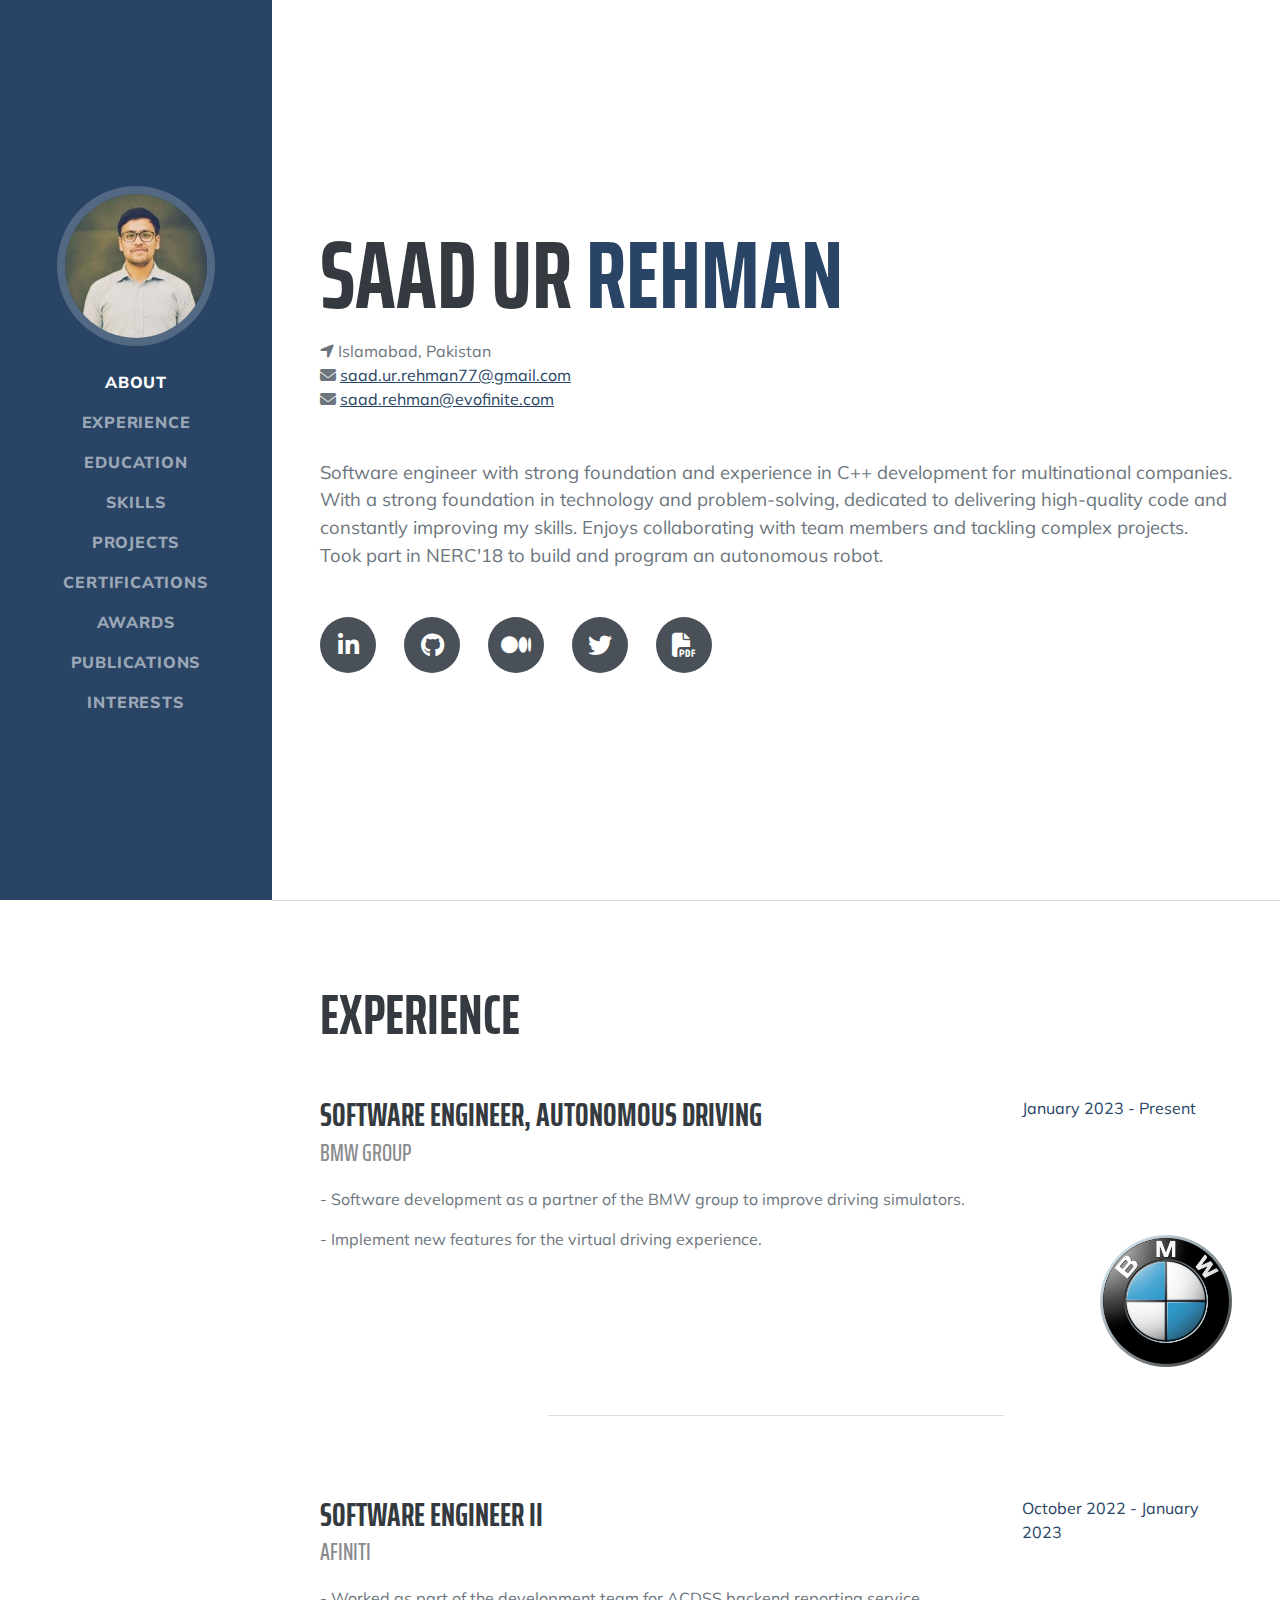
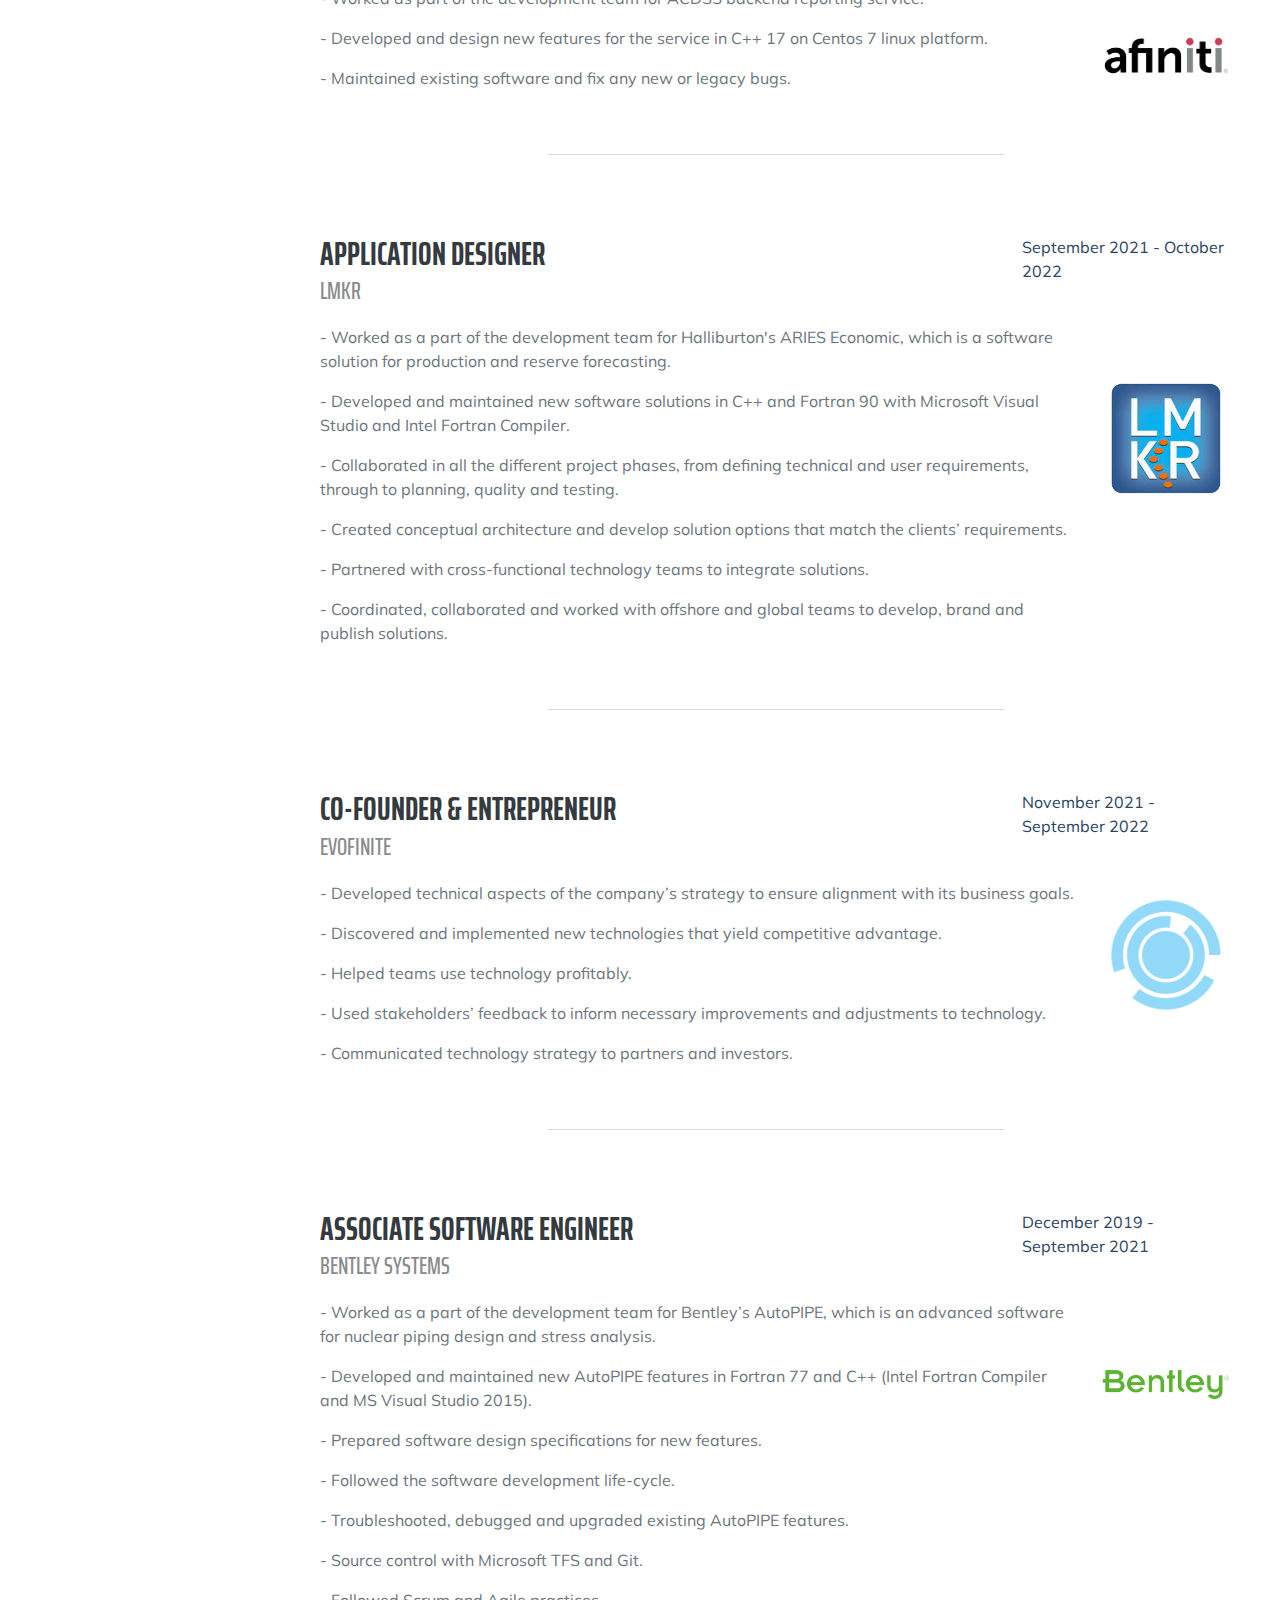
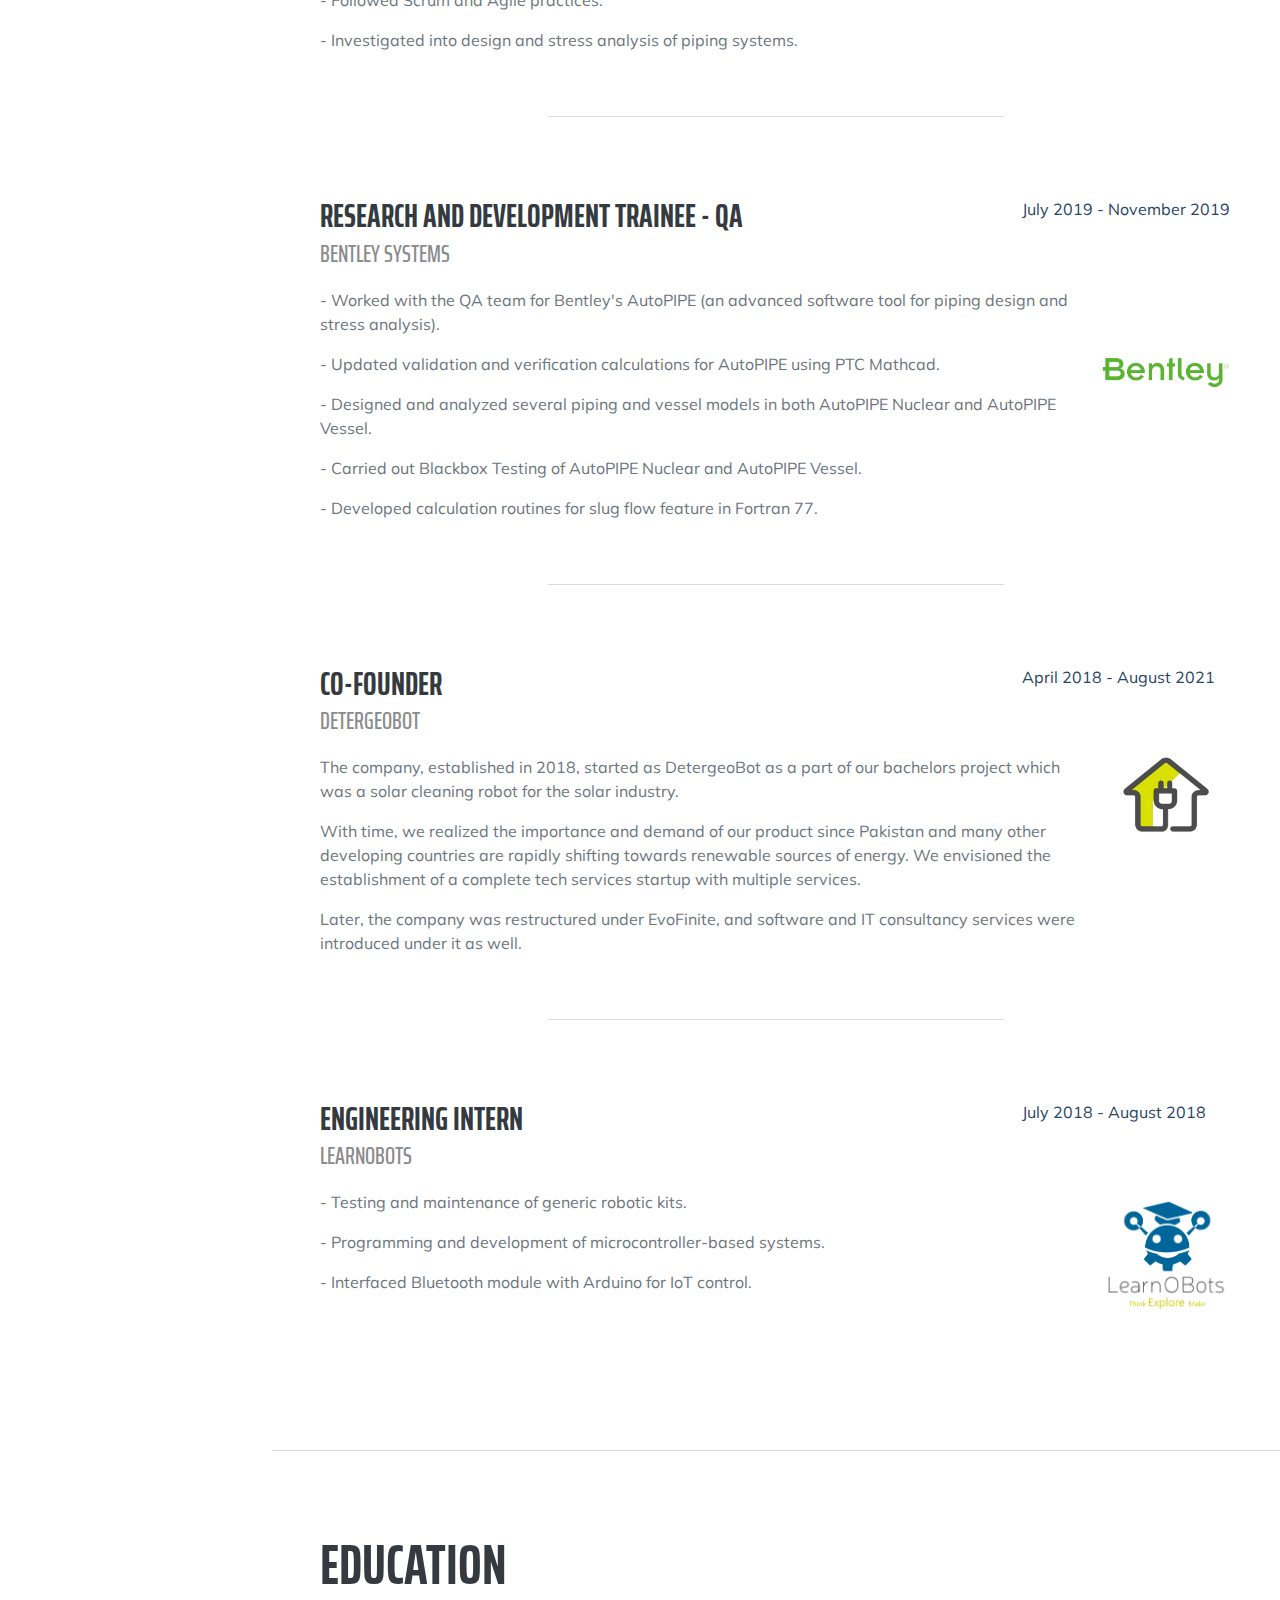
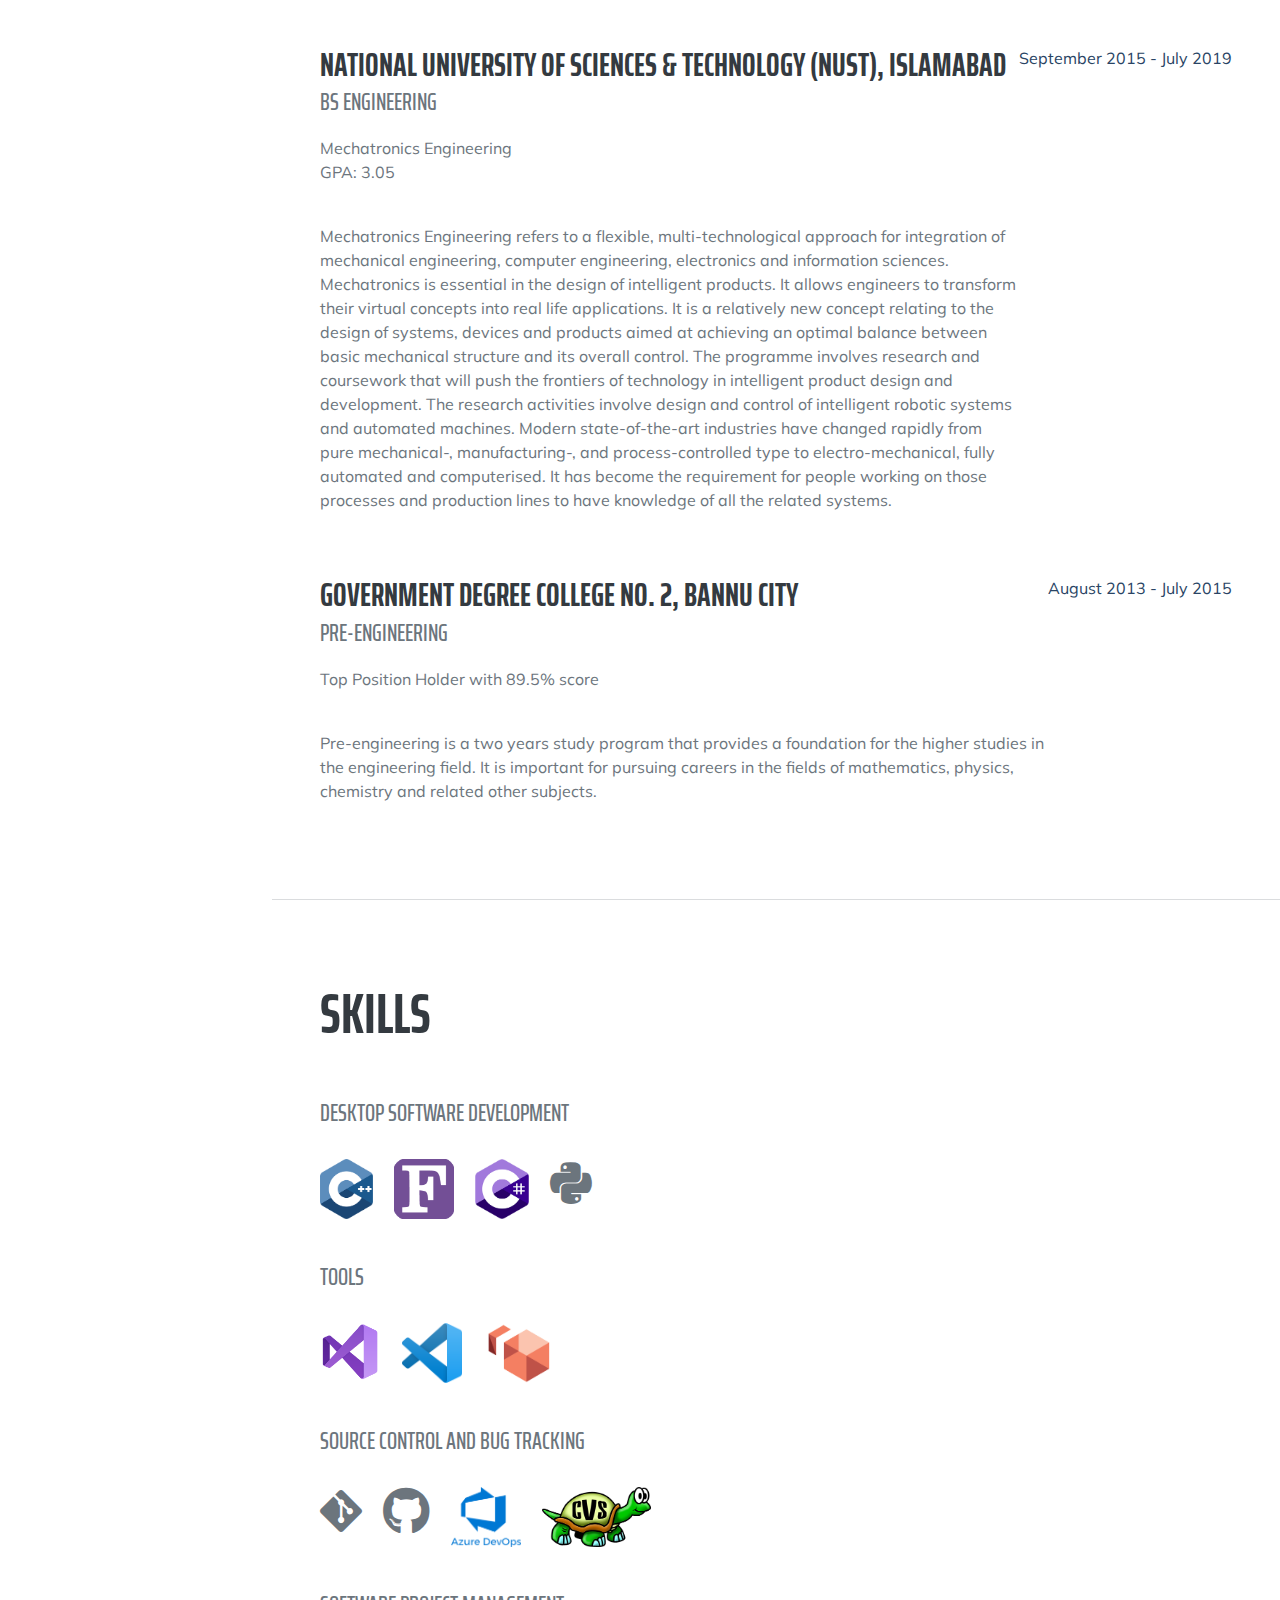
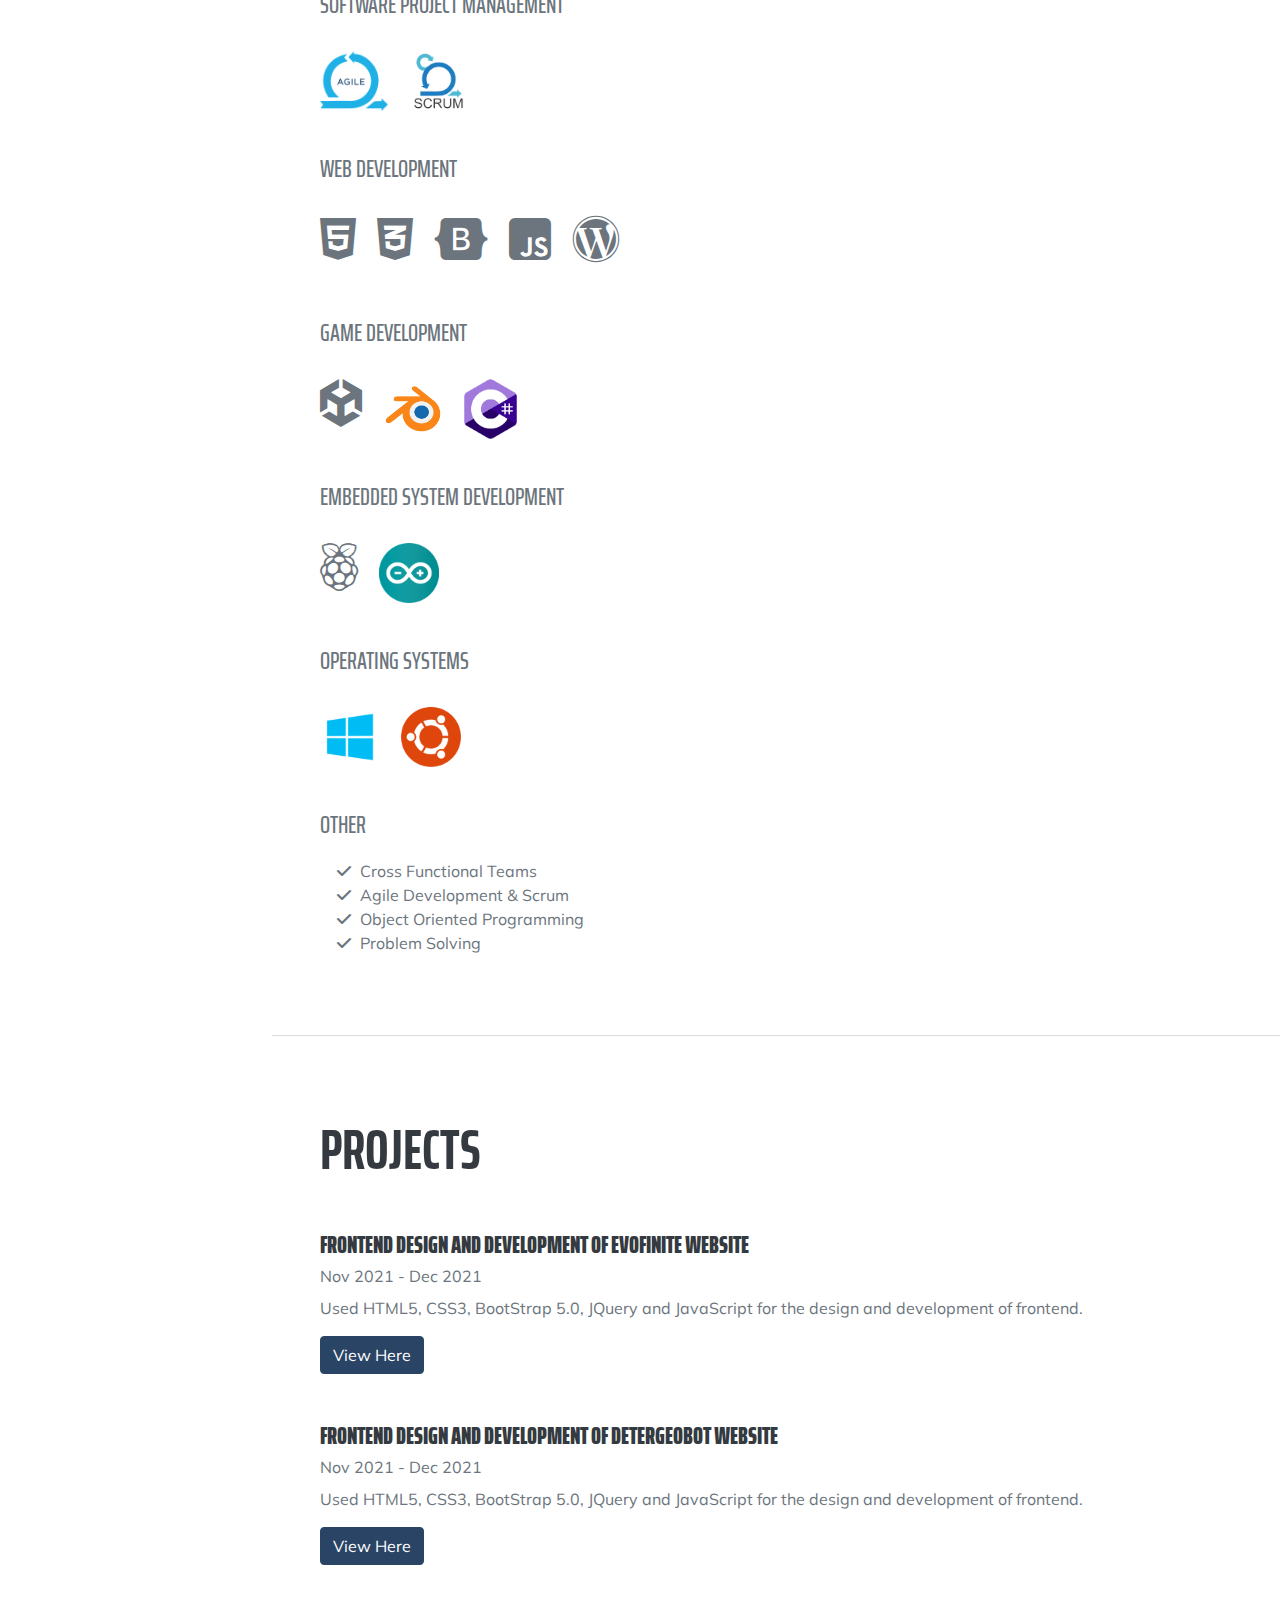
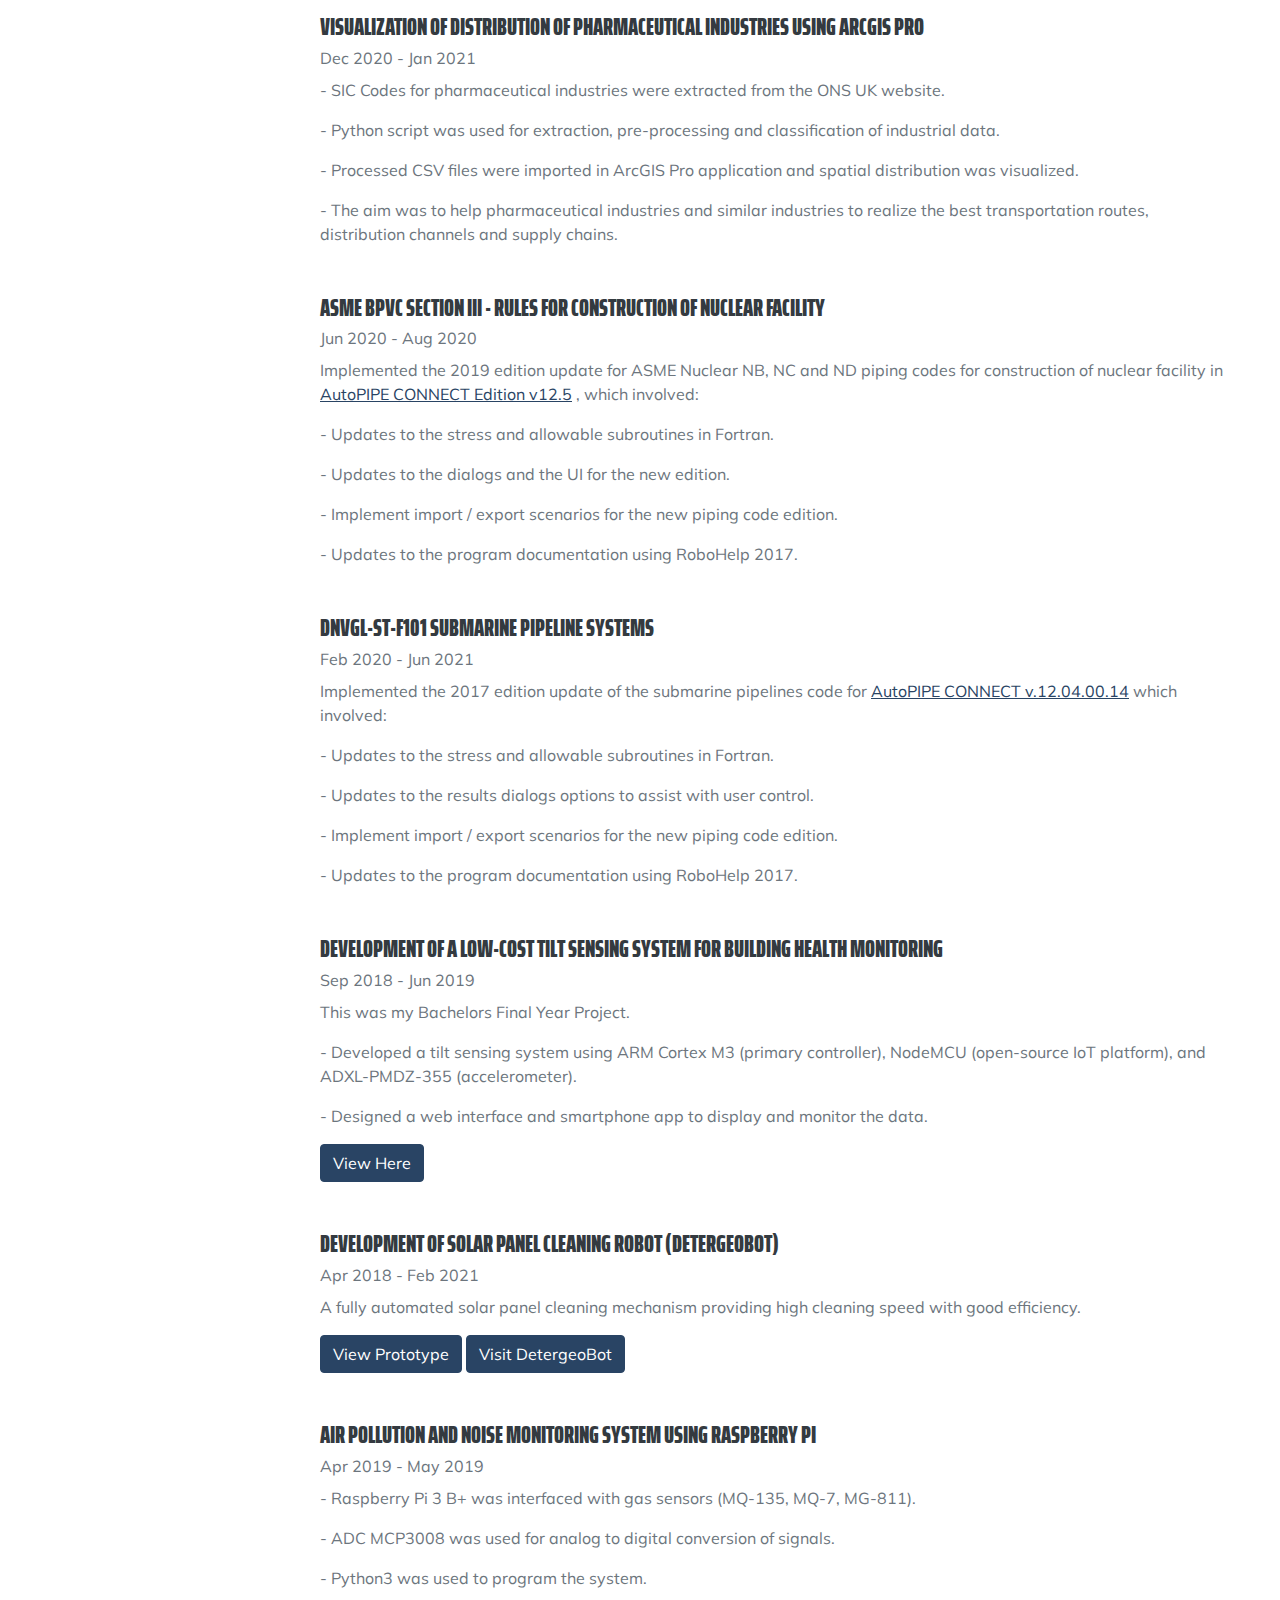
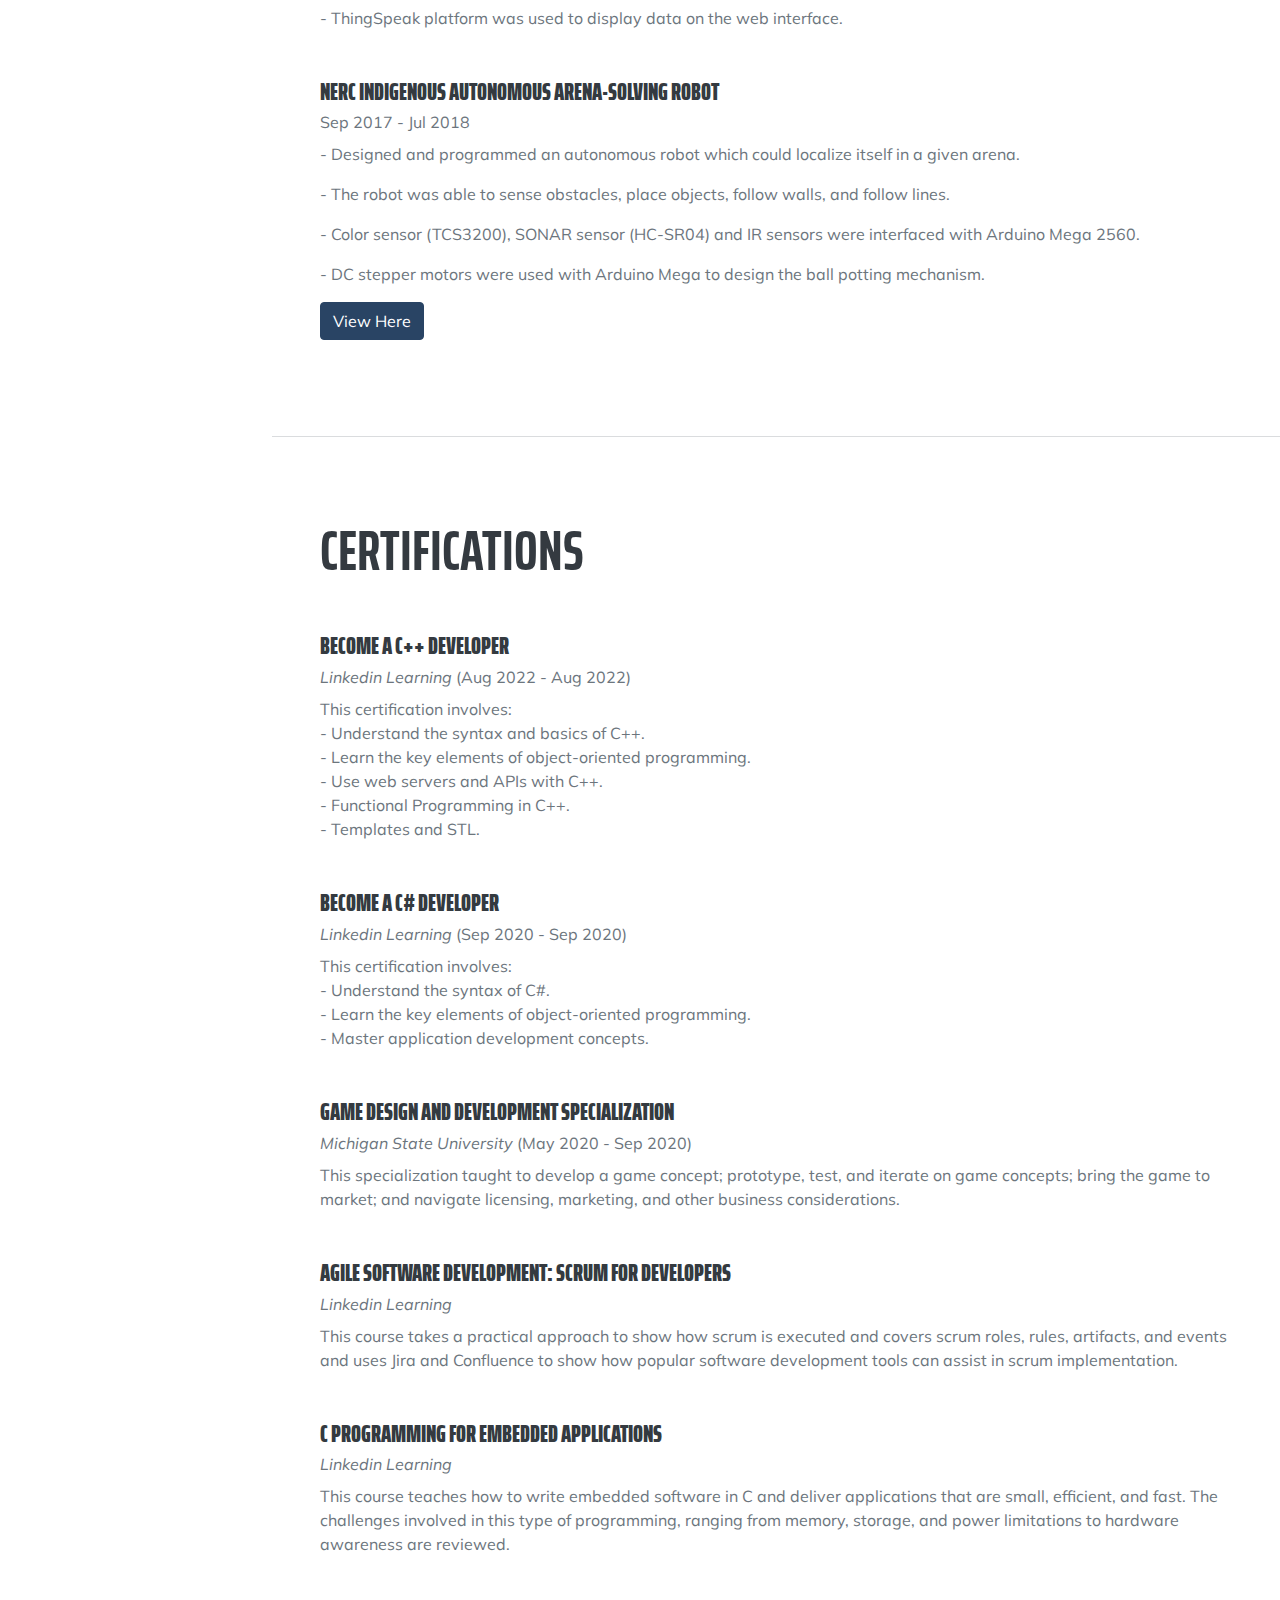
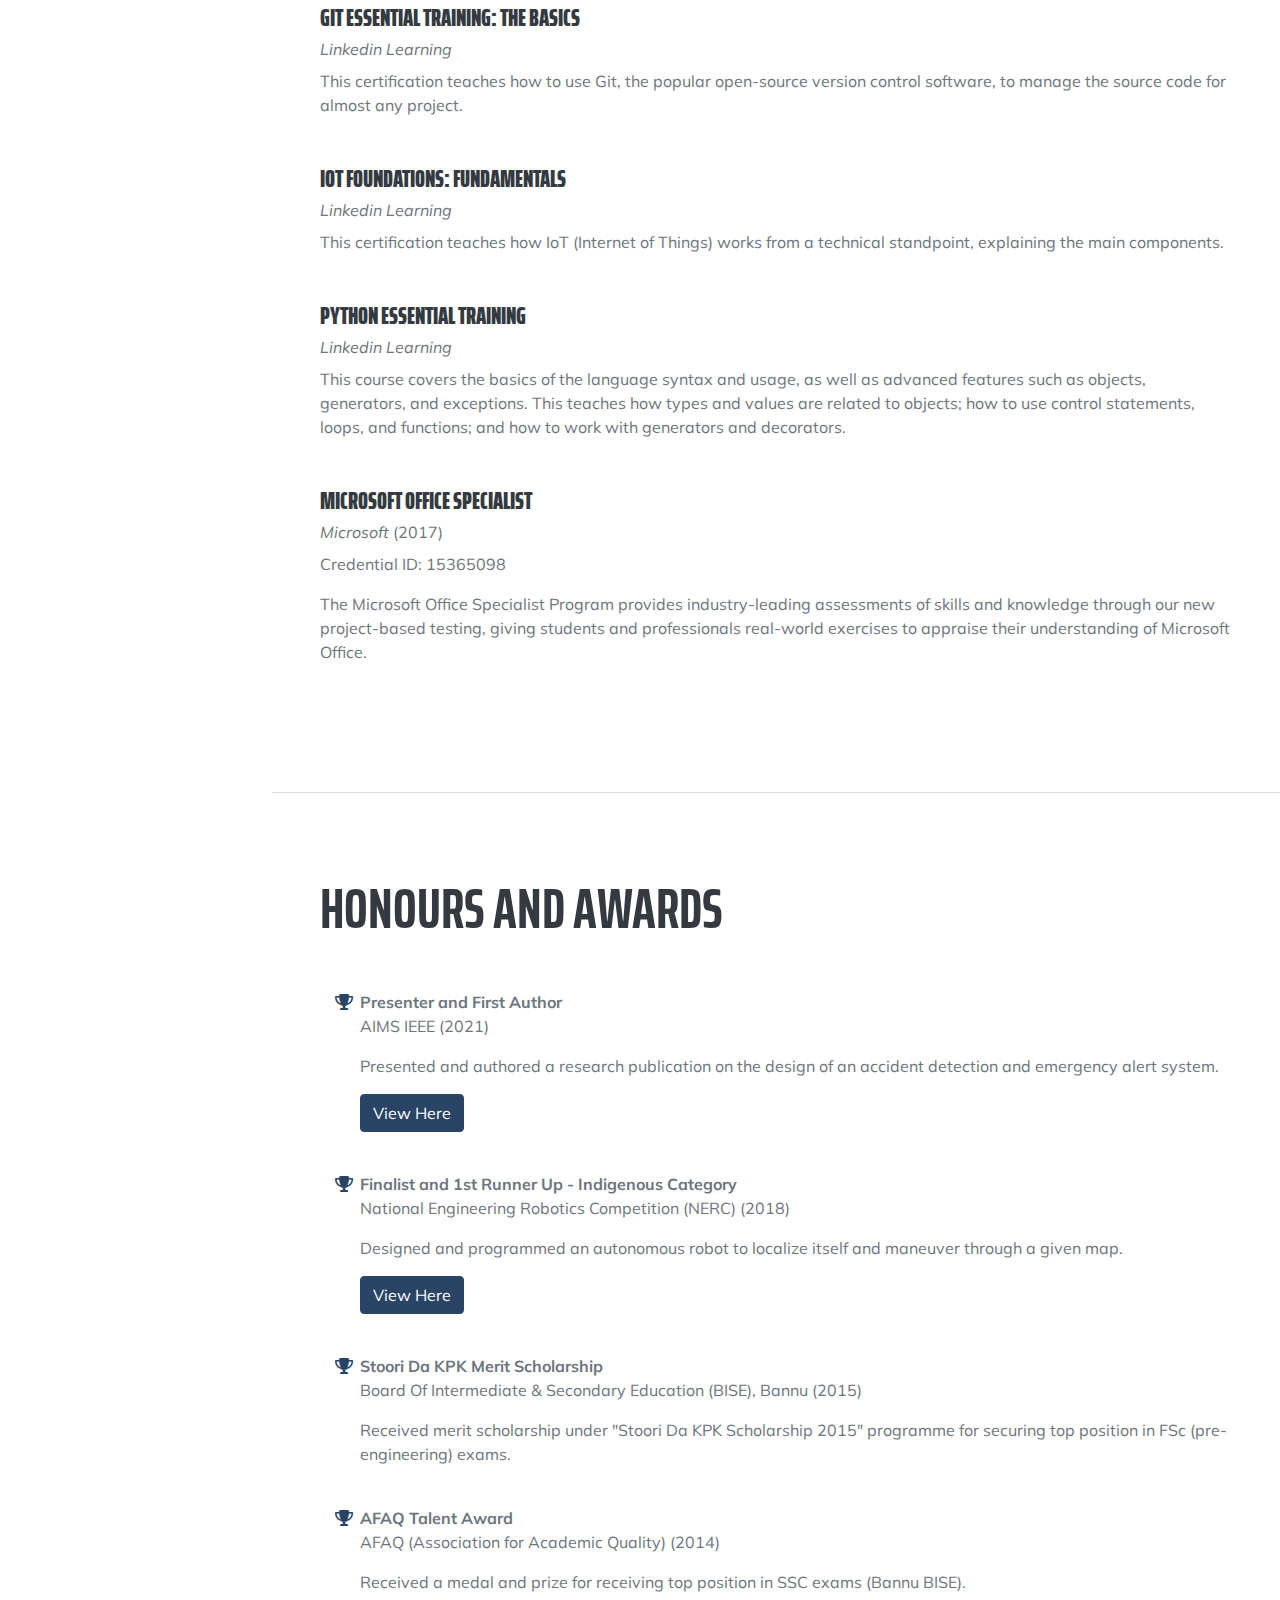
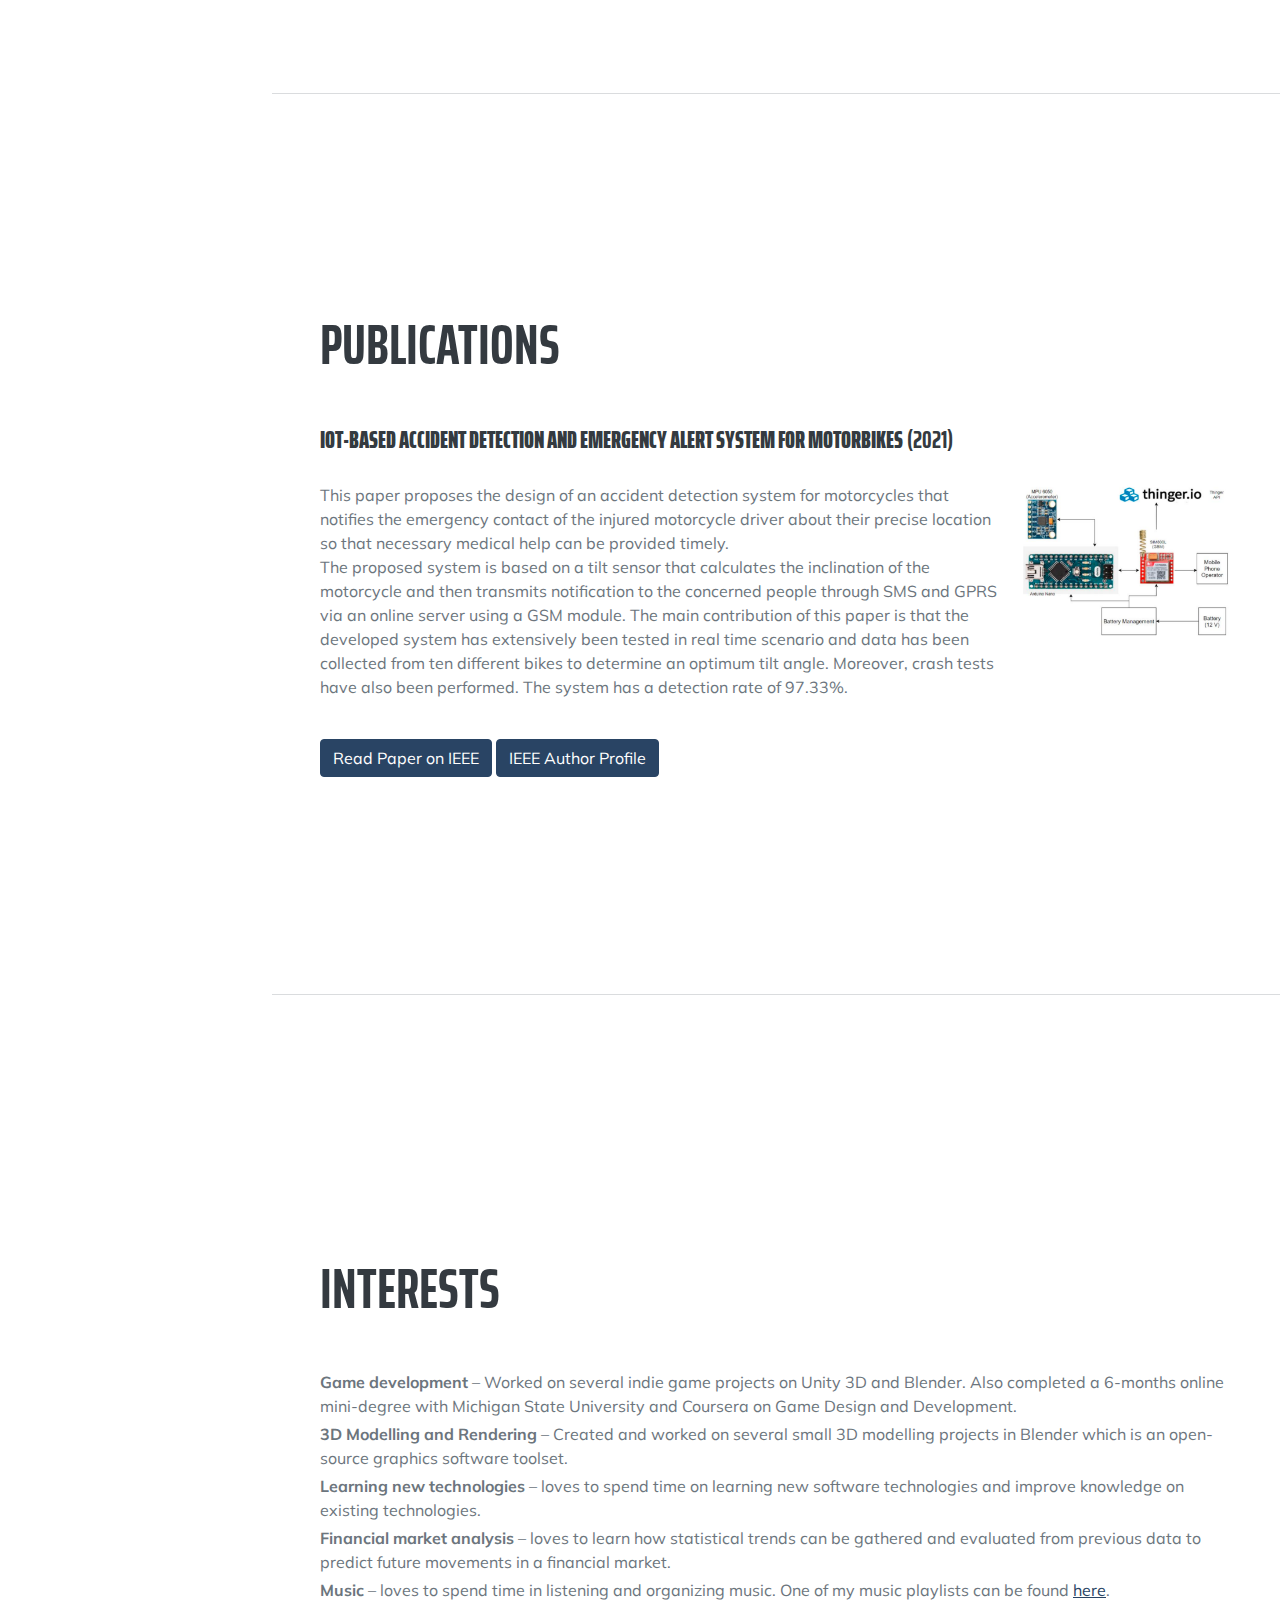
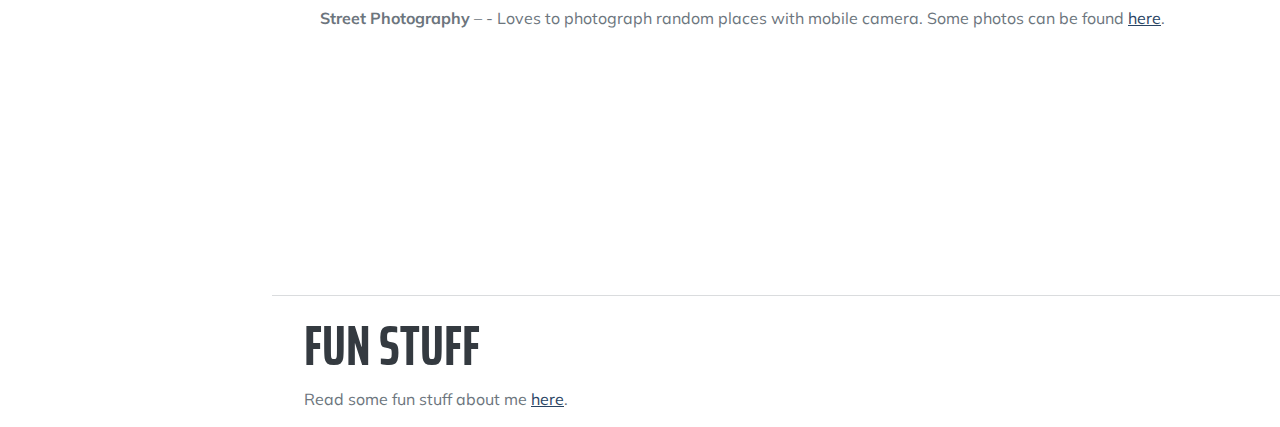
==== commit 0d500f1d: "Update index.html" ====
--- a/index.html
+++ b/index.html
@@ -7,7 +7,7 @@
     <meta name="description" content="Saad Ur Rehman - Software Engineer & Application Designer |
     saad.ur.rehman77@gmail.com" />
     <meta name="author" content="Saad Ur Rehman" />
-    <title>Saad Ur Rehman - Software Engineer (C++ C# Fortran) - Islamabad</title>
+    <title>Saad Ur Rehman - Software Engineer (C++ C# Fortran) - Munich, Germany</title>
     <meta property="og:image" content="assets/img/profile.jpg">
     <link rel="icon" type="image/x-icon" href="assets/img/favicon.ico" />
     <!--<script src="https://use.fontawesome.com/releases/v5.15.4/js/all.js" crossorigin="anonymous"></script>-->
@@ -84,6 +84,28 @@
         <section class="resume-section" id="experience">
             <div class="resume-section-content">
                 <h2 class="mb-5">Experience</h2>
+                
+                <div class="row mb-5">
+                    <div class="col-md-9">
+                        <h3 class="mb-0">Software Engineer, Autonomous Driving </h3>
+                        <div class="subheading mb-3"><a href="https://www.bmw.de/" target="_blank">BMW Group</a>
+                        </div>
+                    </div>
+                    <div class="col-md-3 mb-0">
+                        <span class="text-primary">January 2023 - Present</span>
+                    </div>
+
+                    <div class="col-md-10">
+                        <p>- Software development as a partner of the BMW group to improve driving simulators.</p>
+                        <p>- Implement new features for the virtual driving experience.</p>
+                    </div>
+                    <div class="col-md-2">
+                        <img src="assets/img/work/BMW.png" class="img-fluid mt-5 d-none d-md-block">
+                    </div>
+
+                </div>
+
+                <hr class="section-break">
 
                 <div class="row mb-5">
                     <div class="col-md-9">
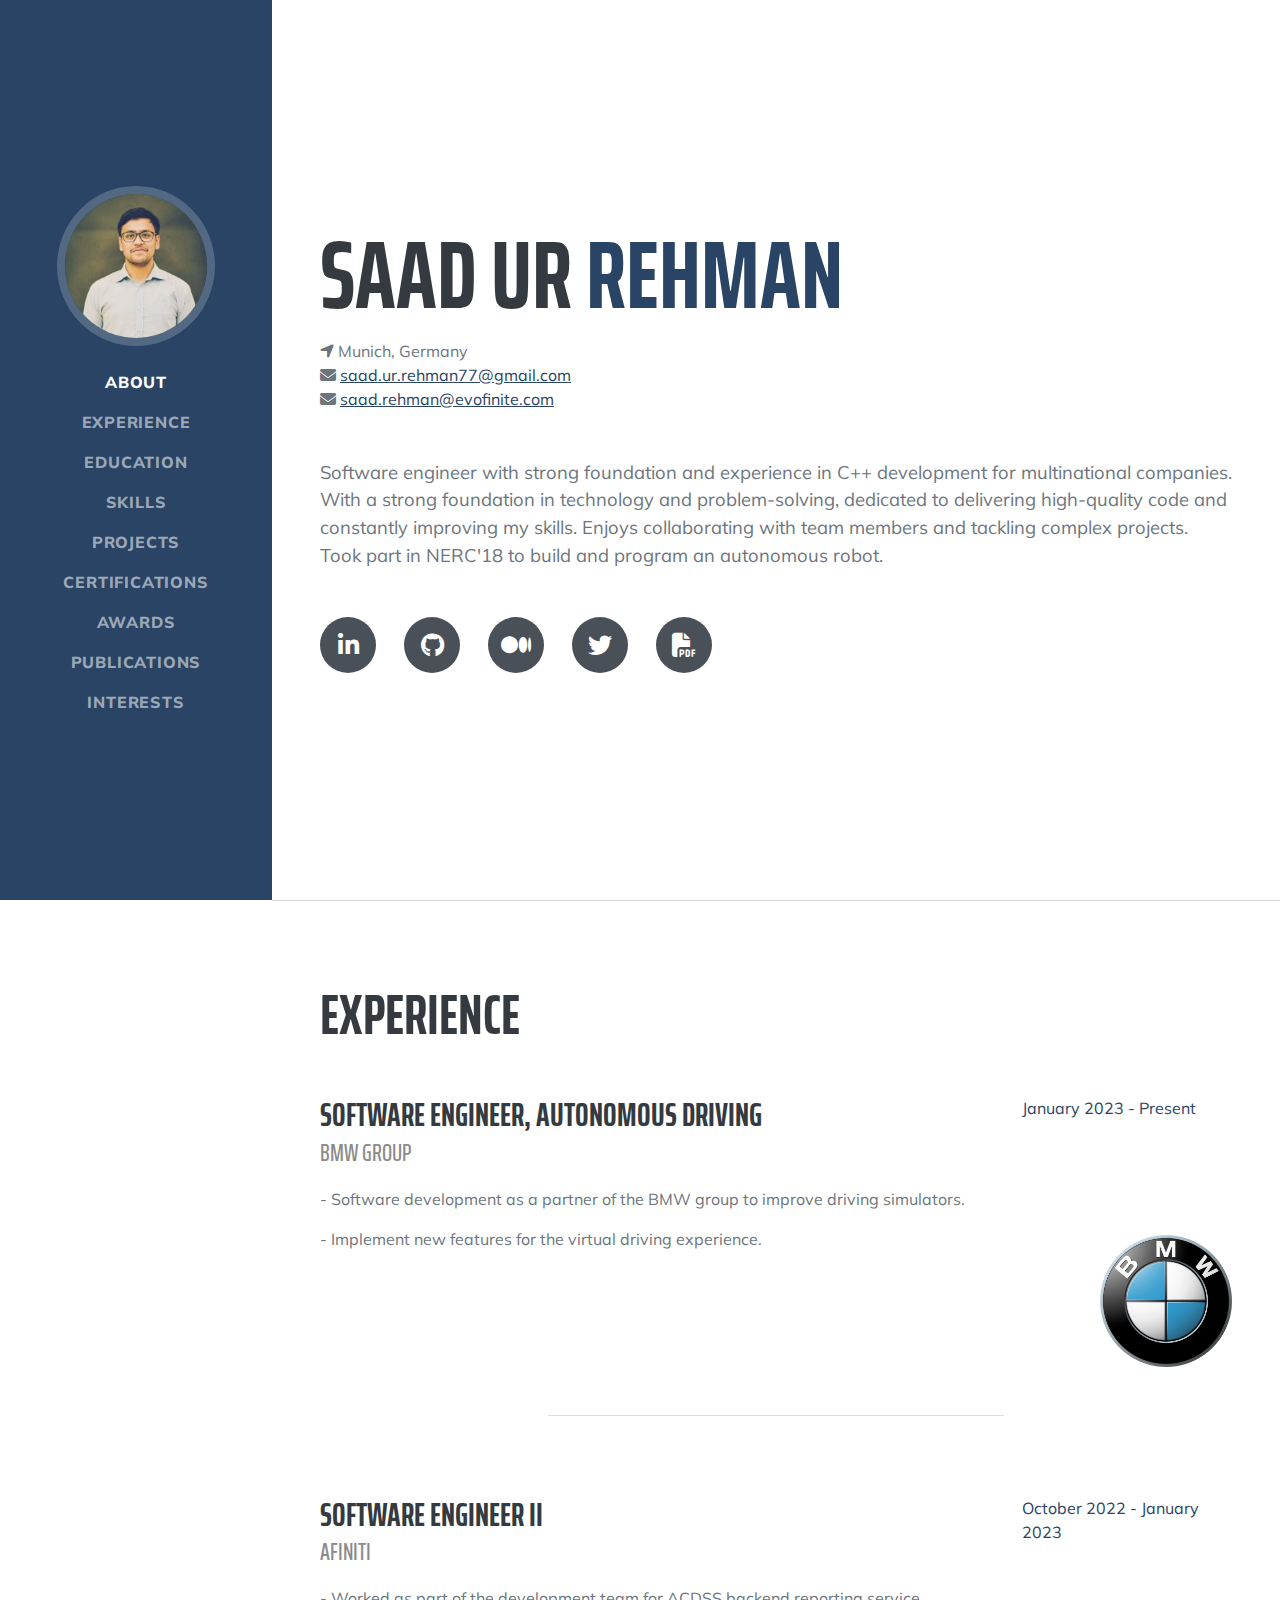
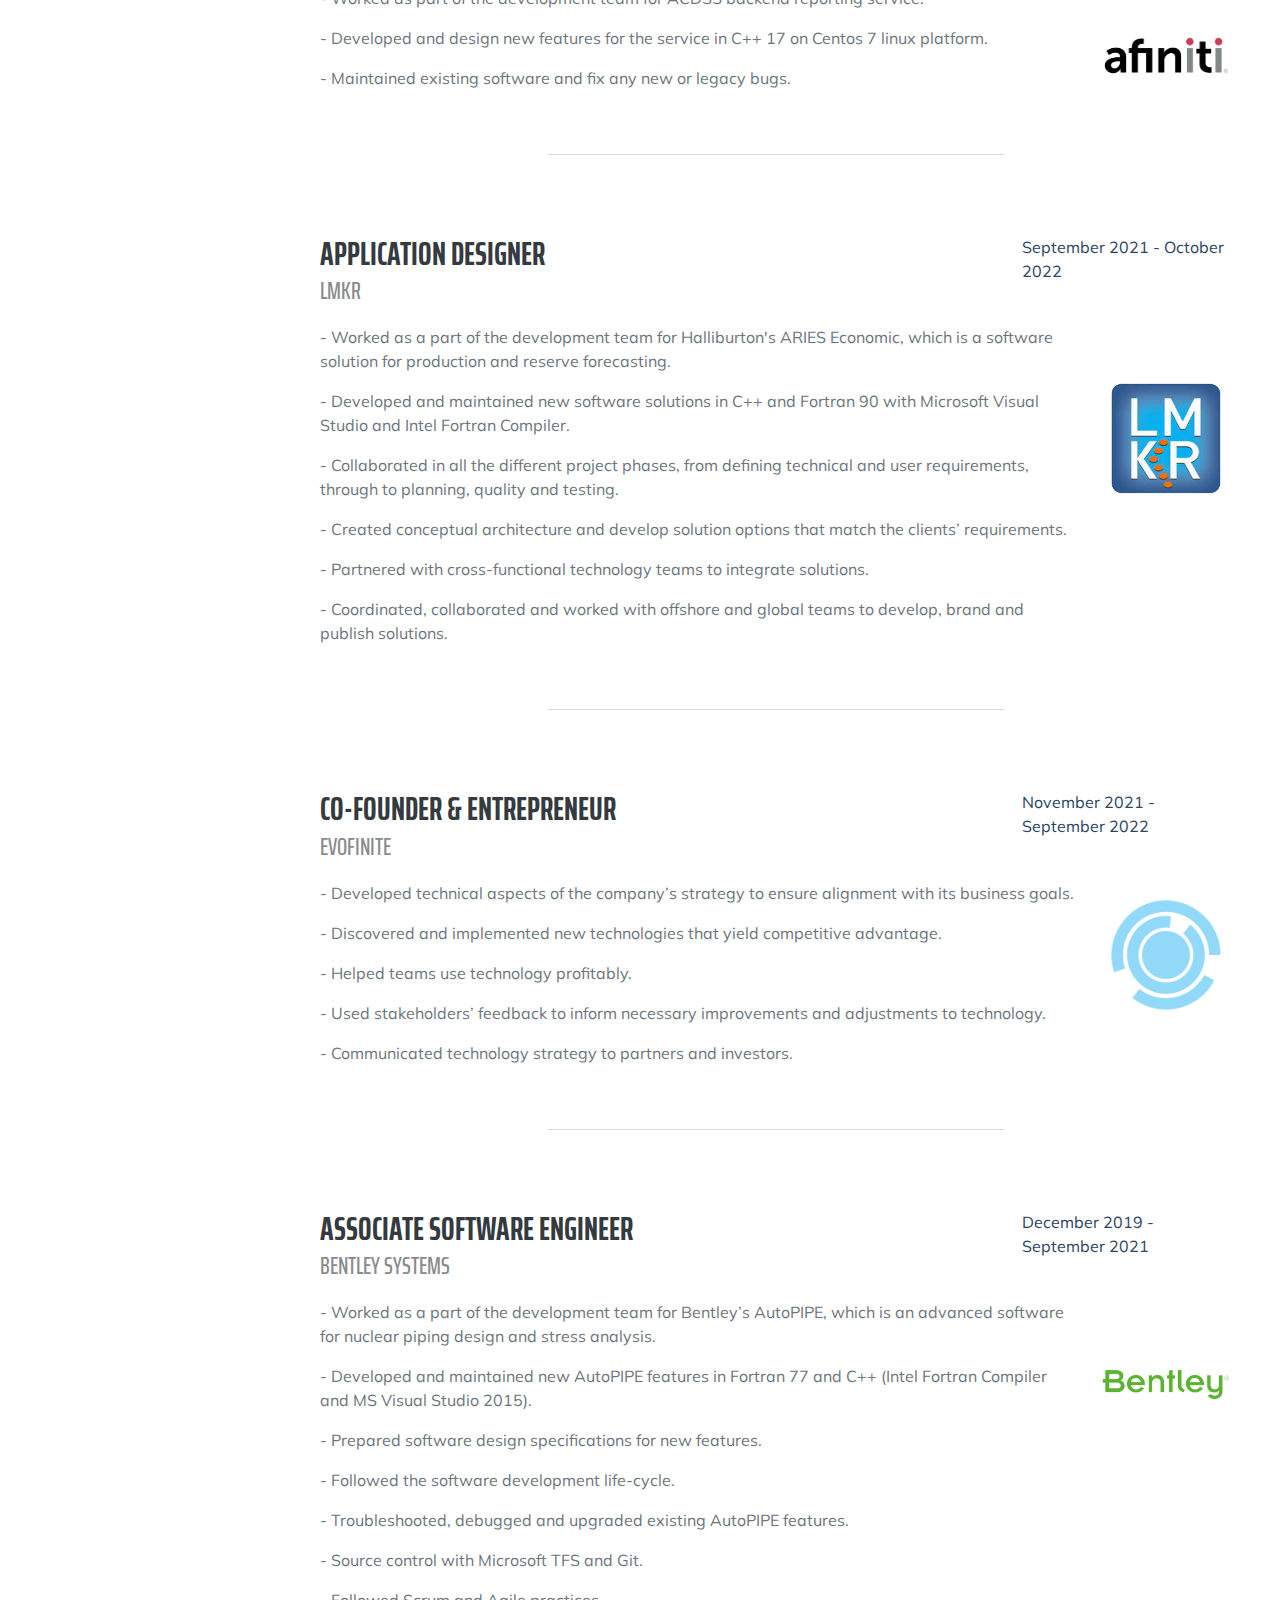
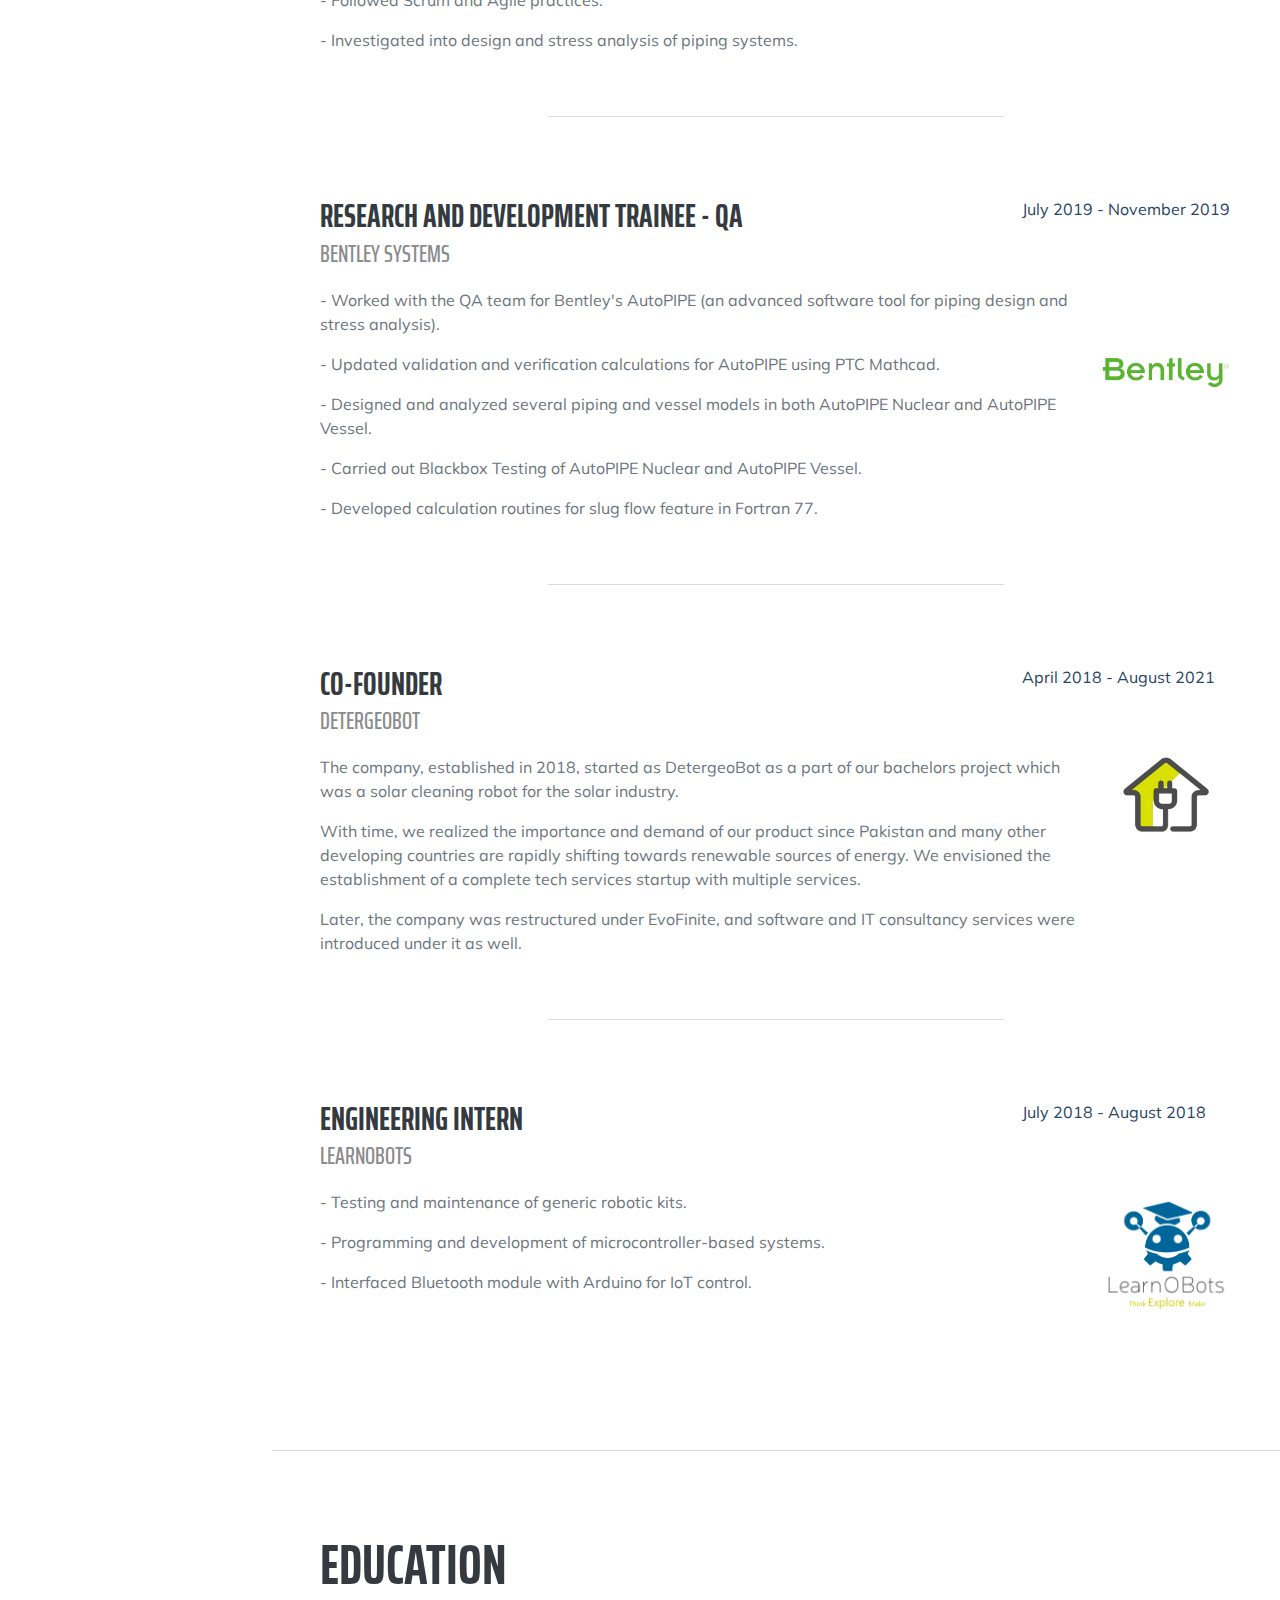
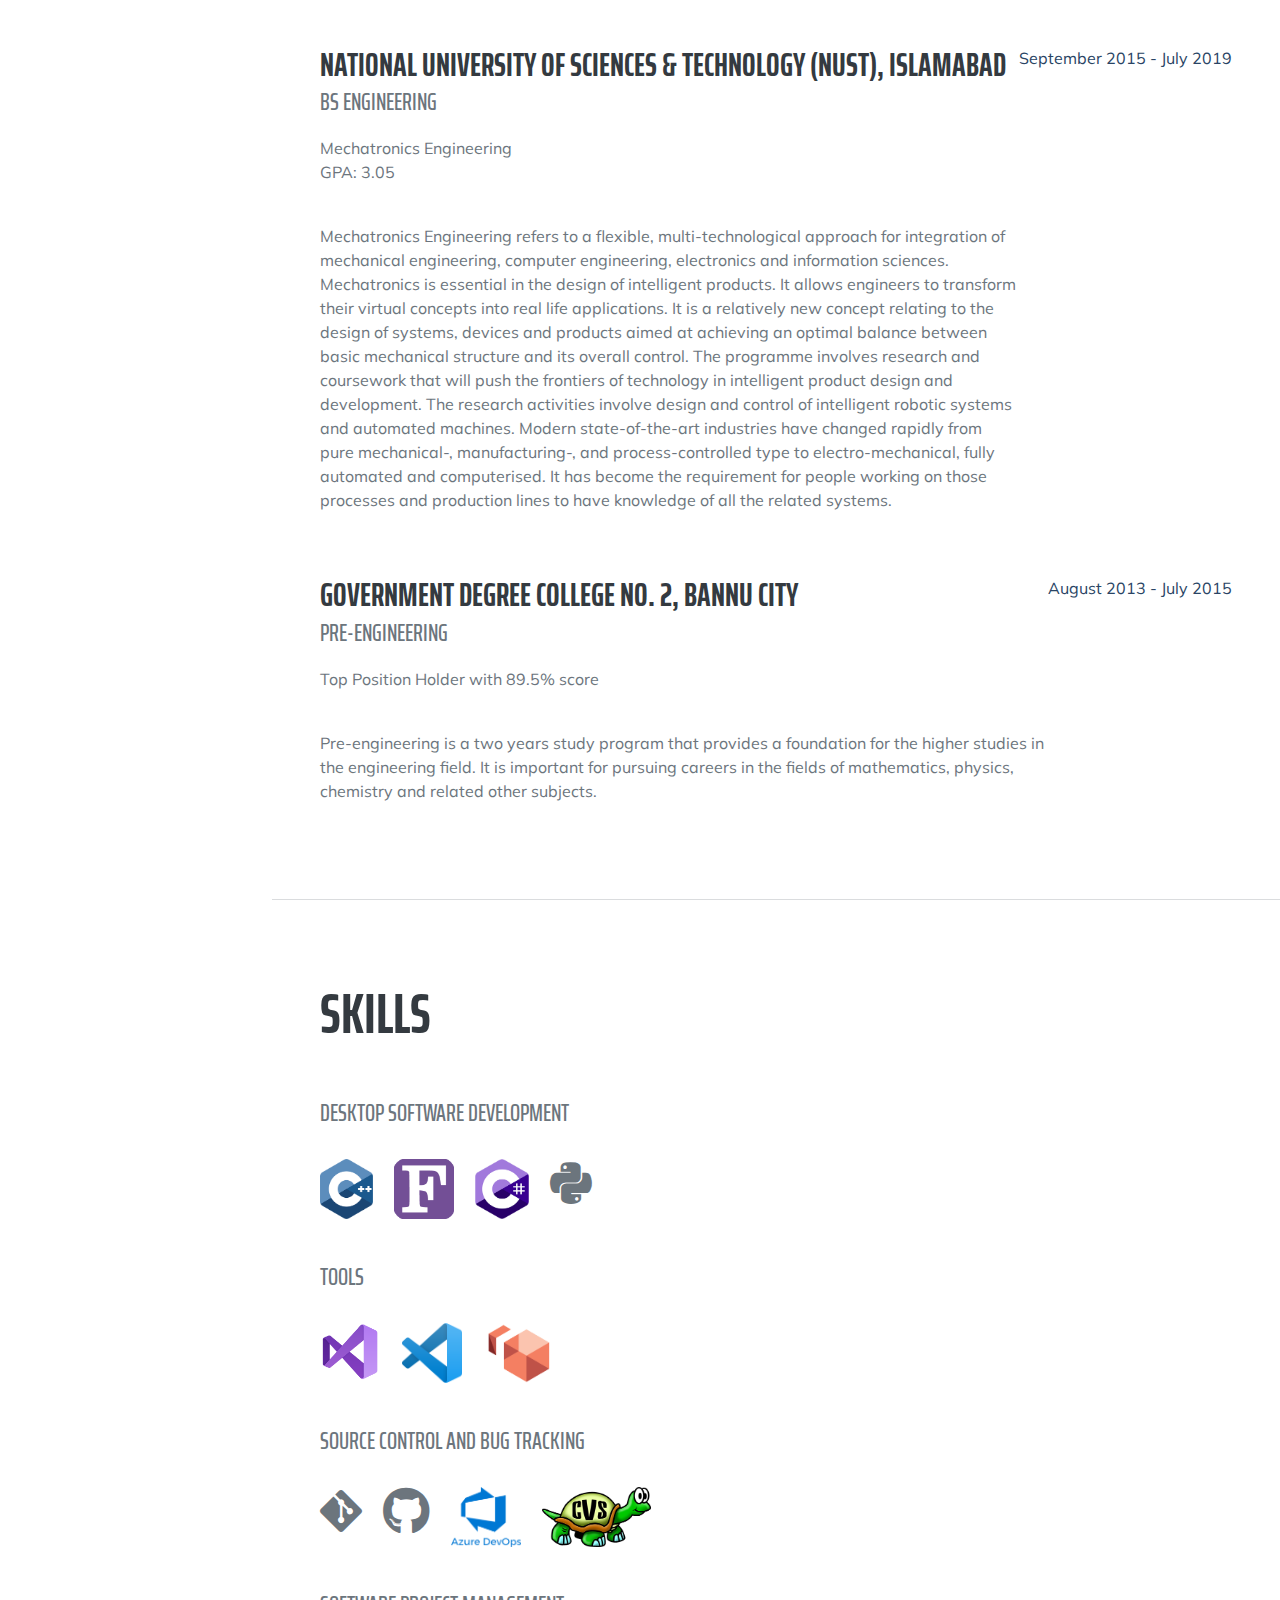
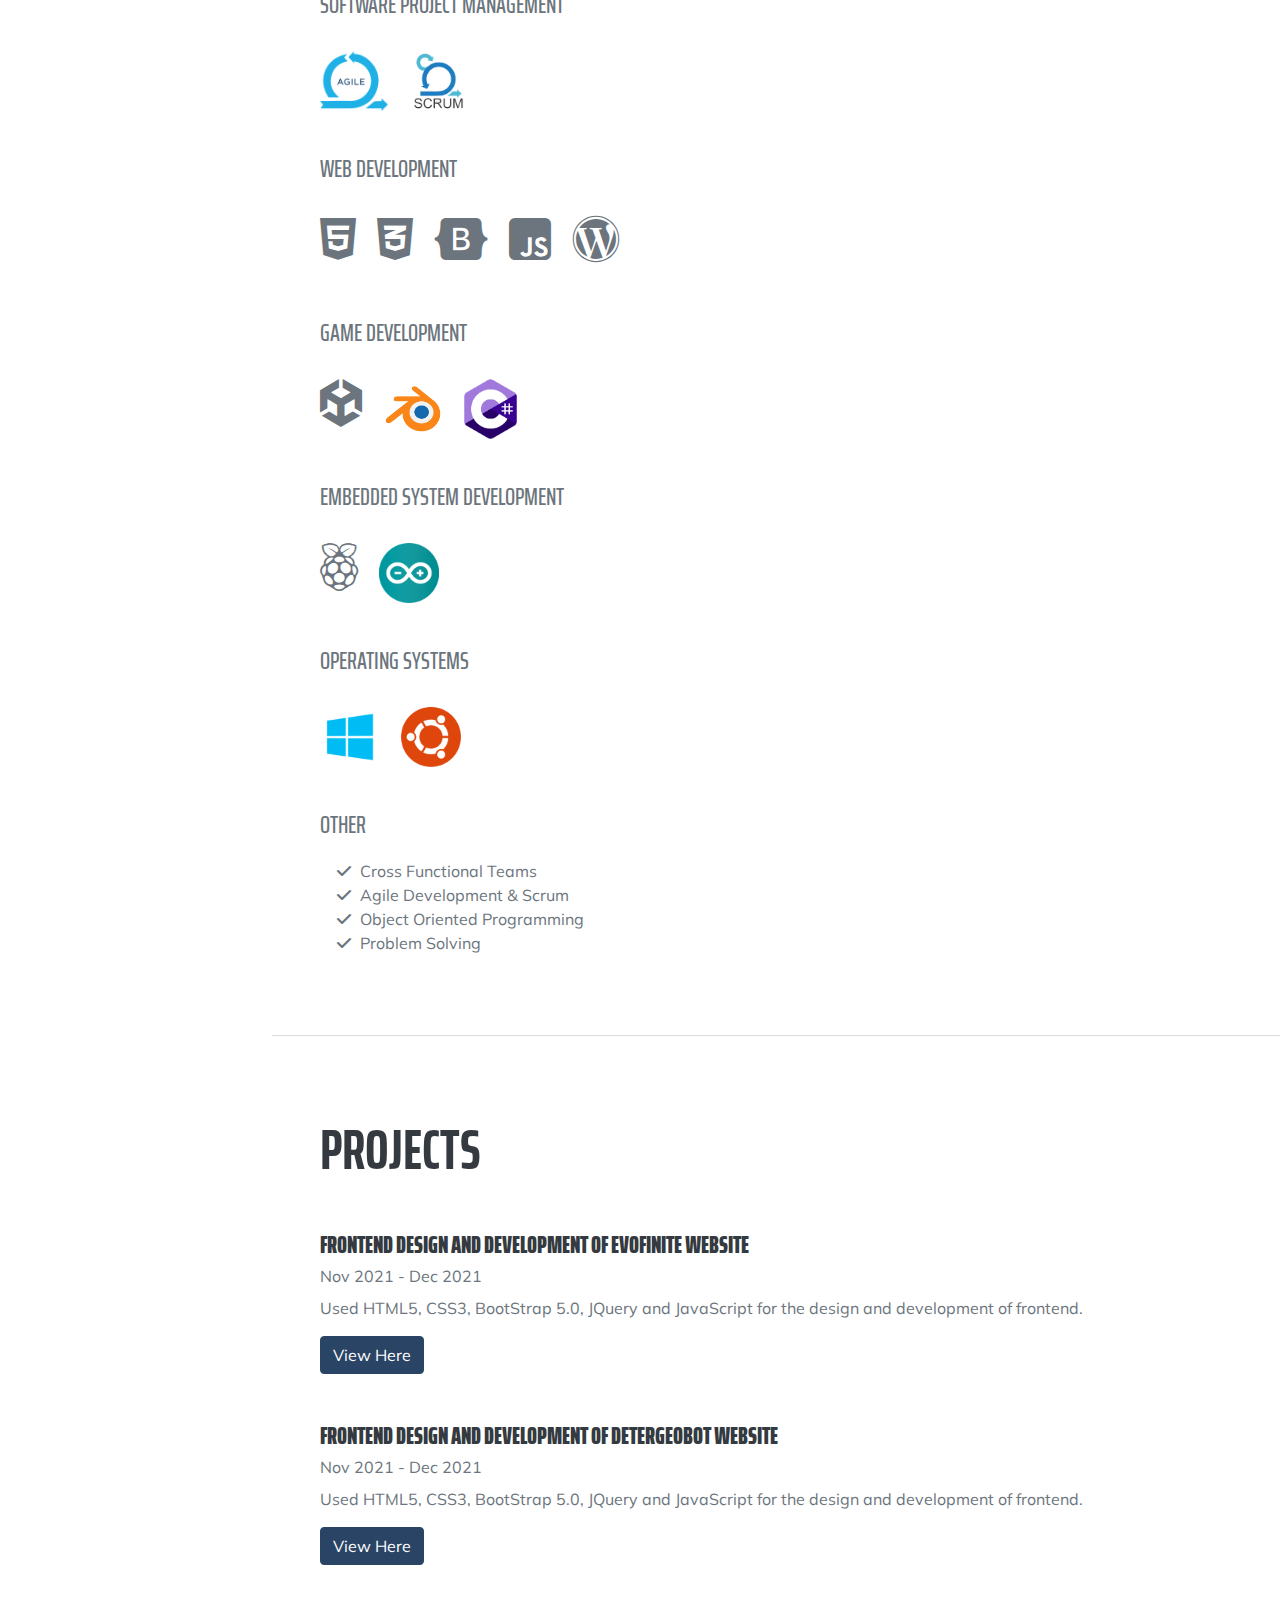
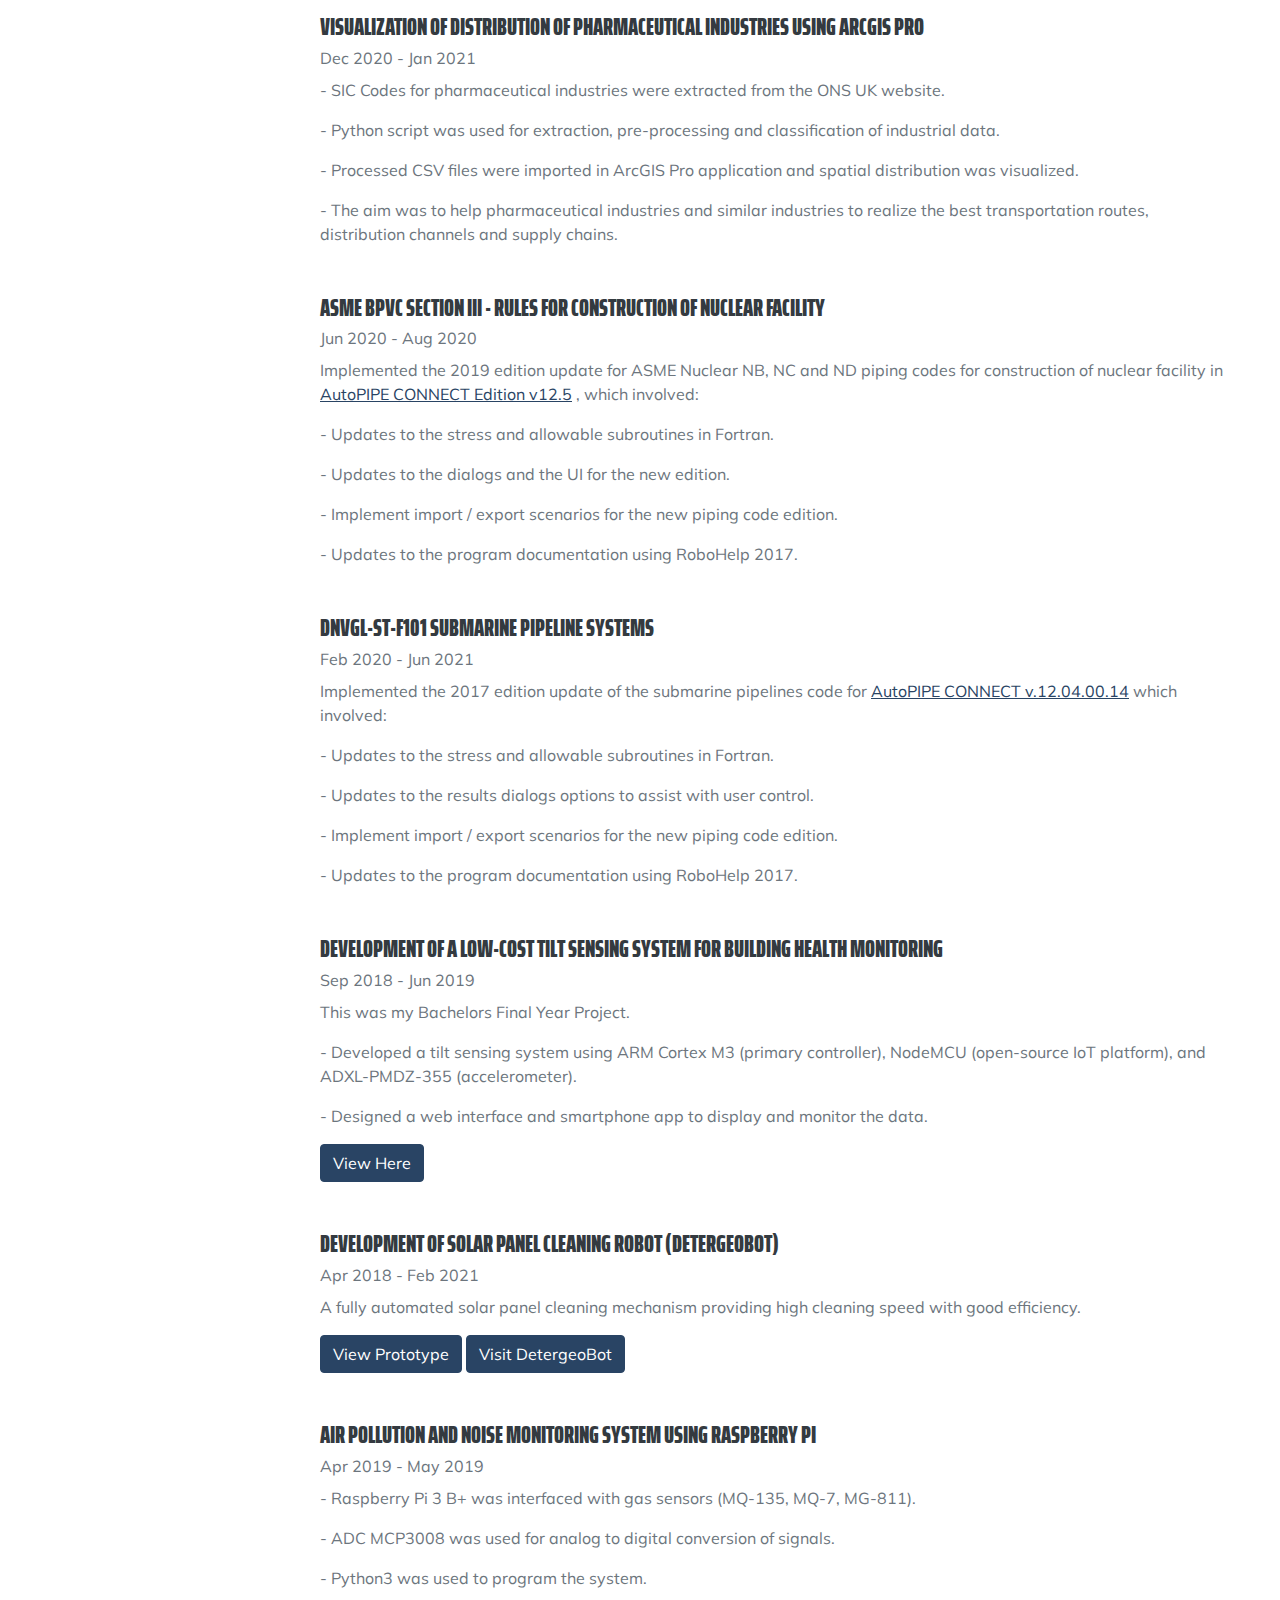
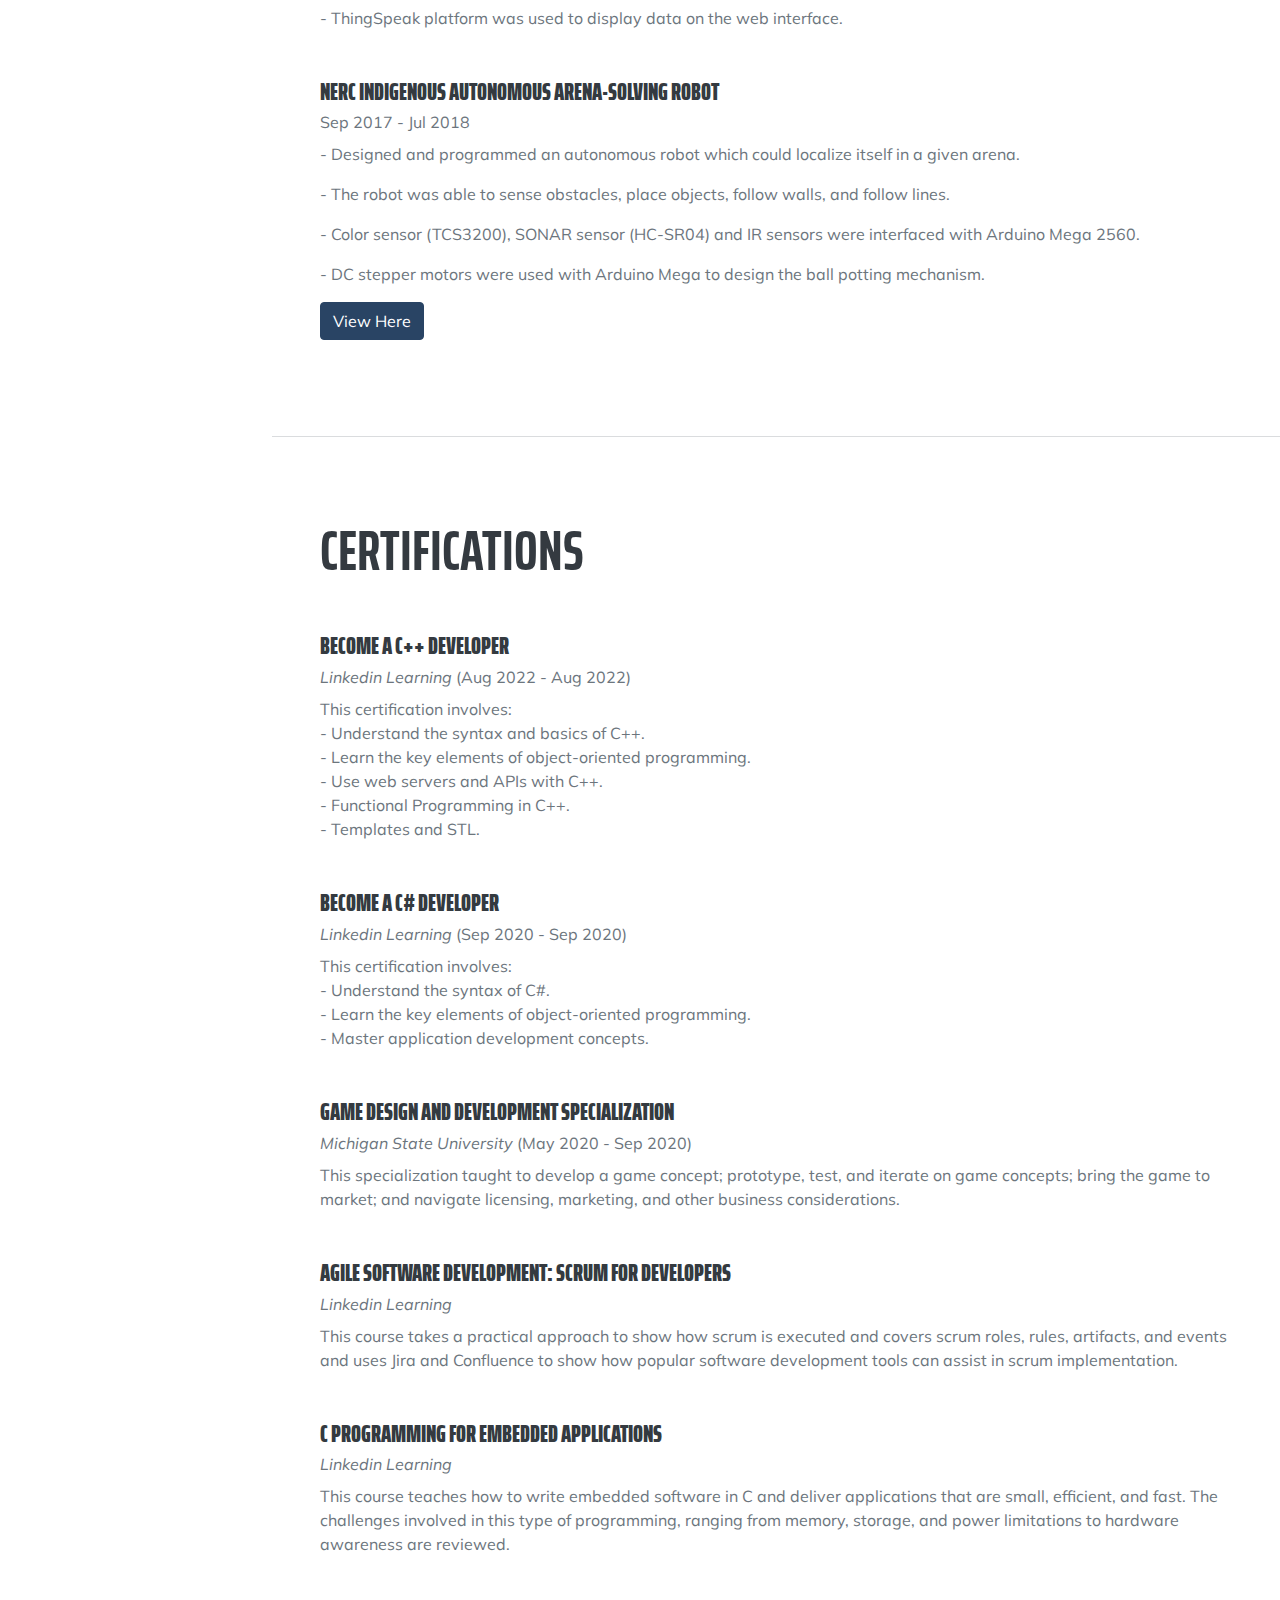
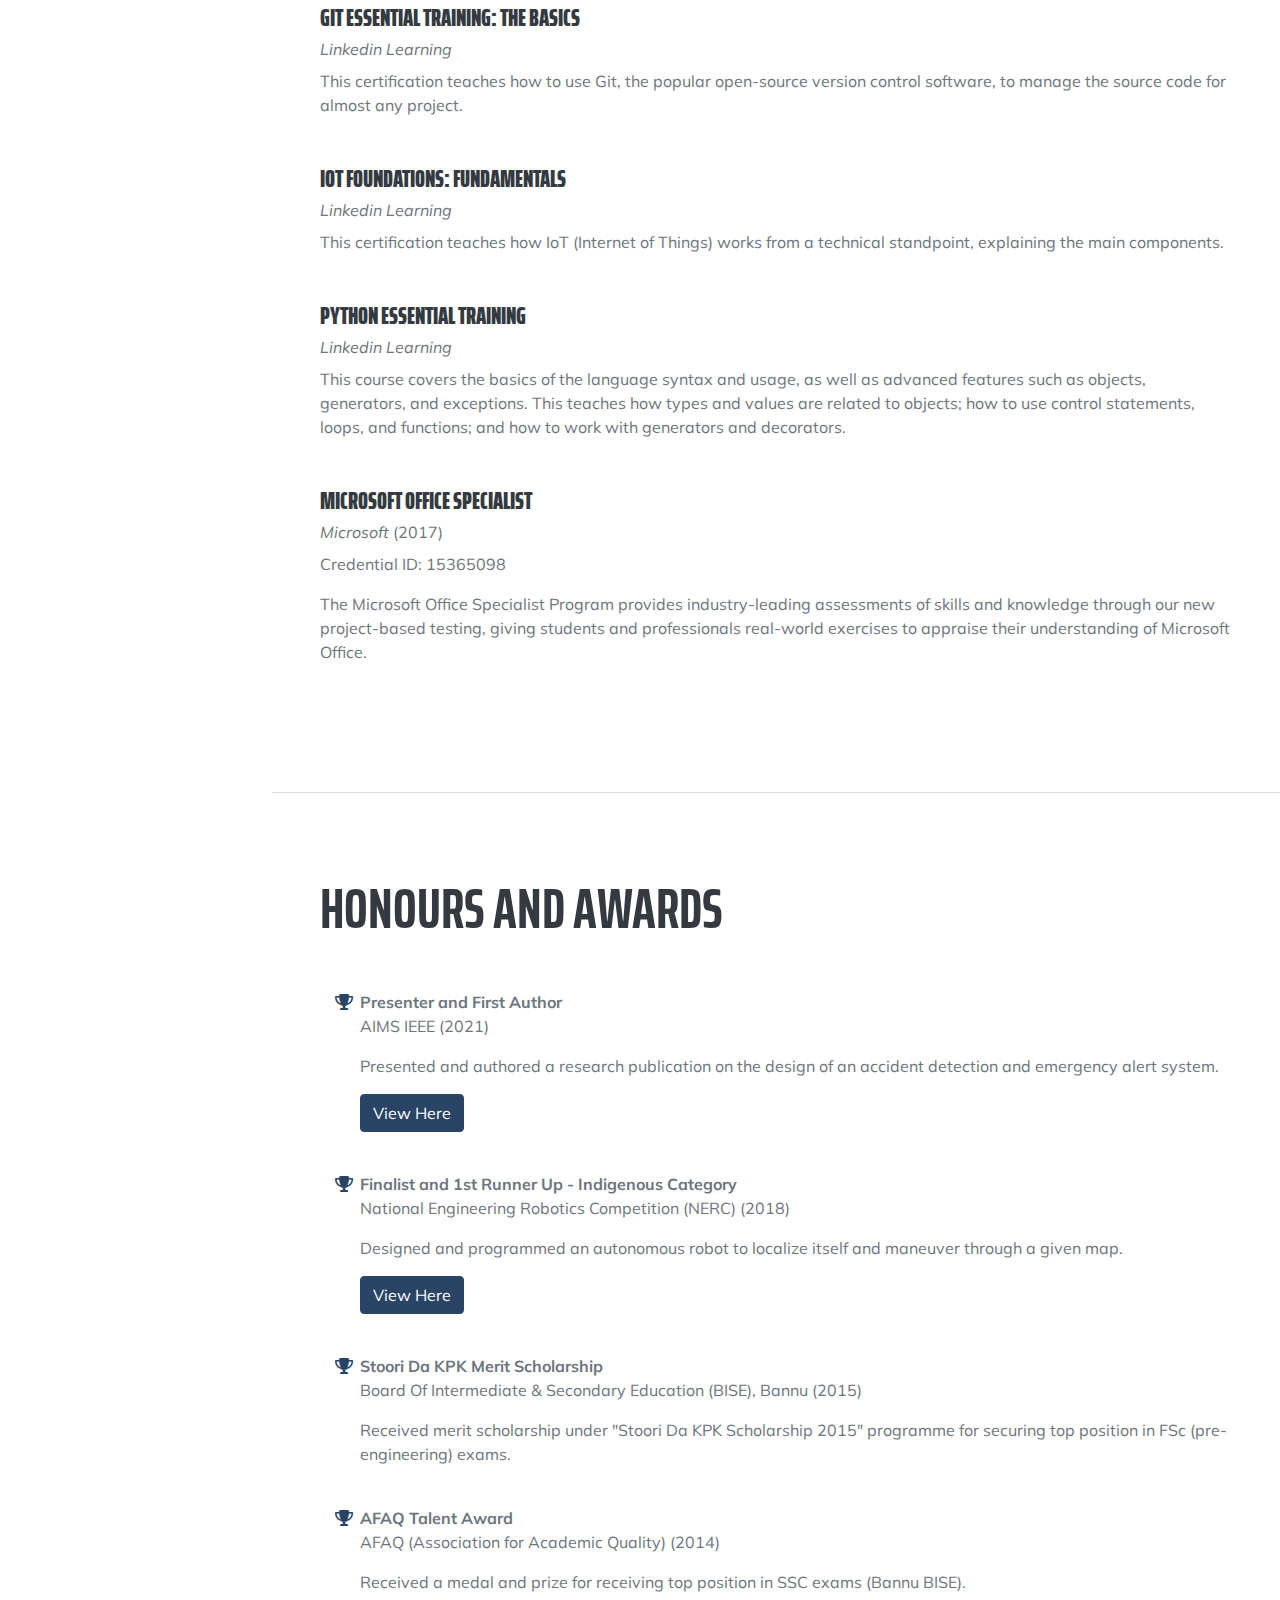
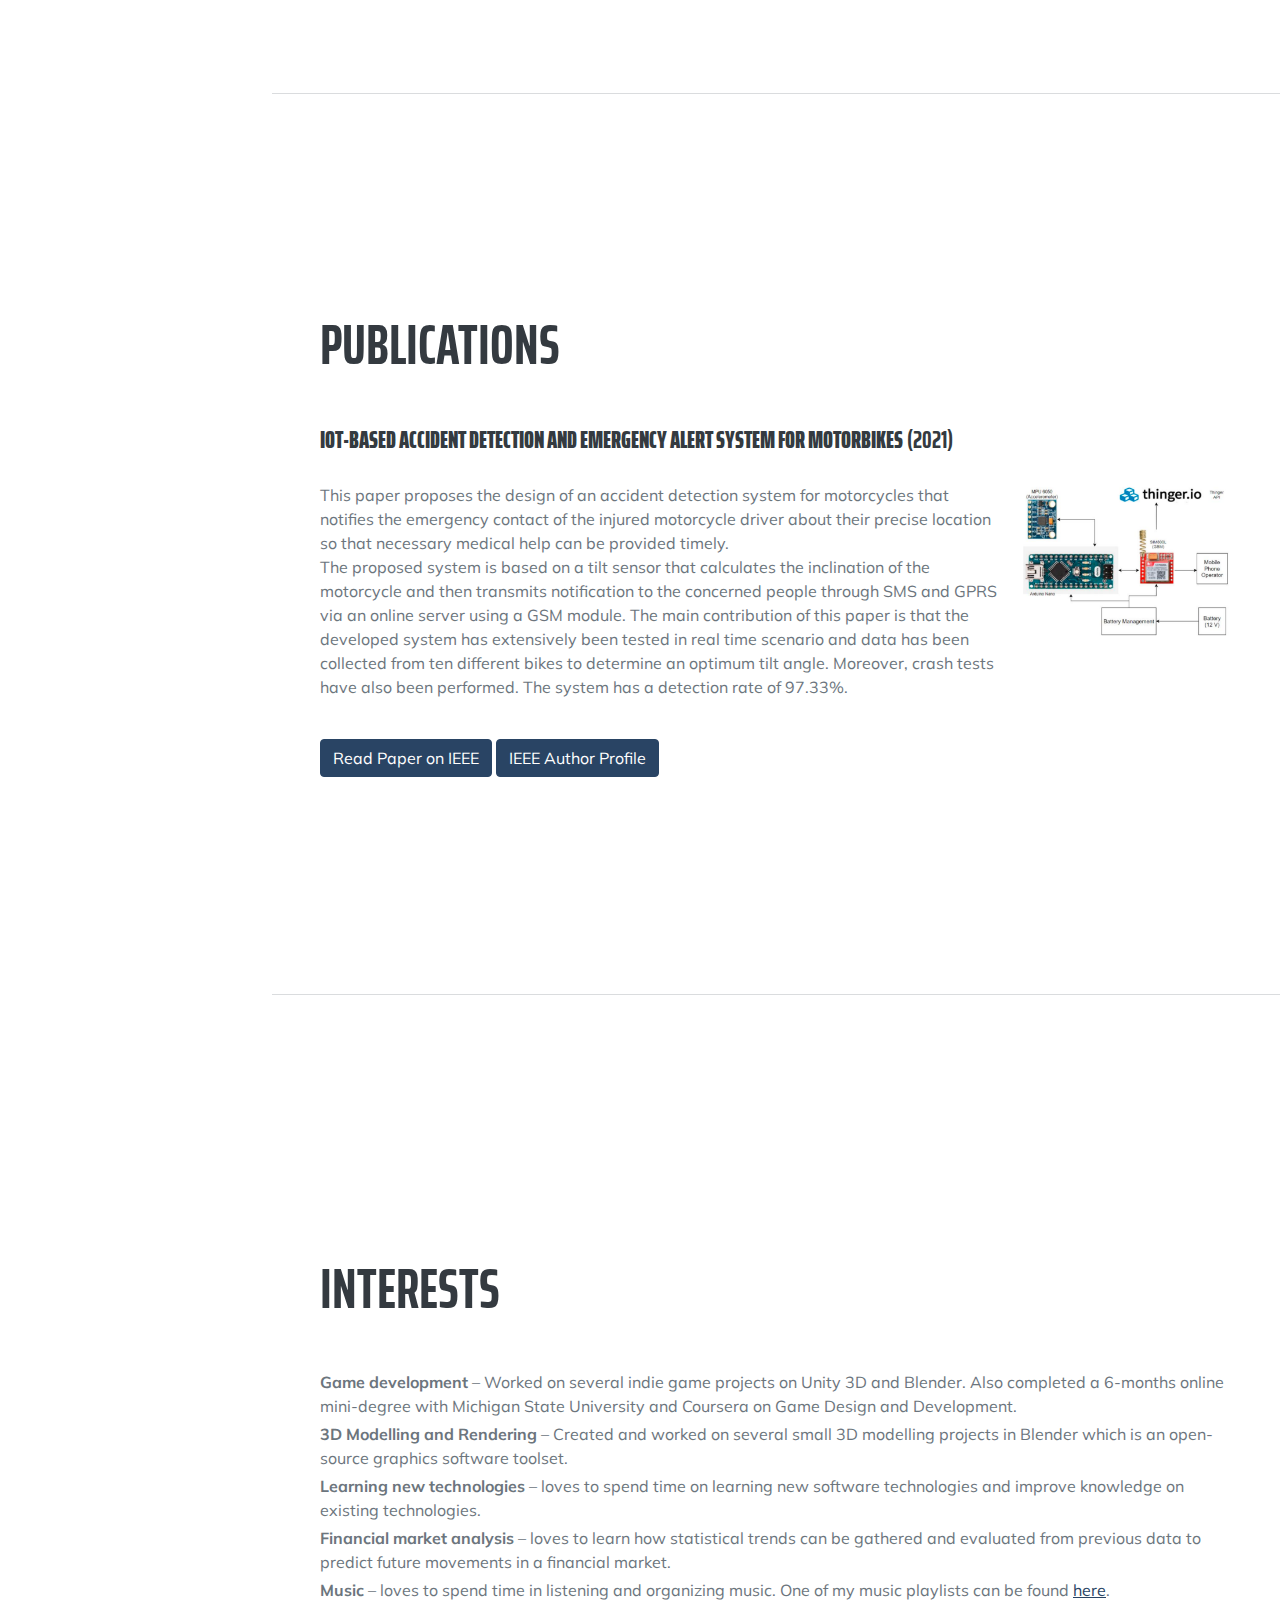
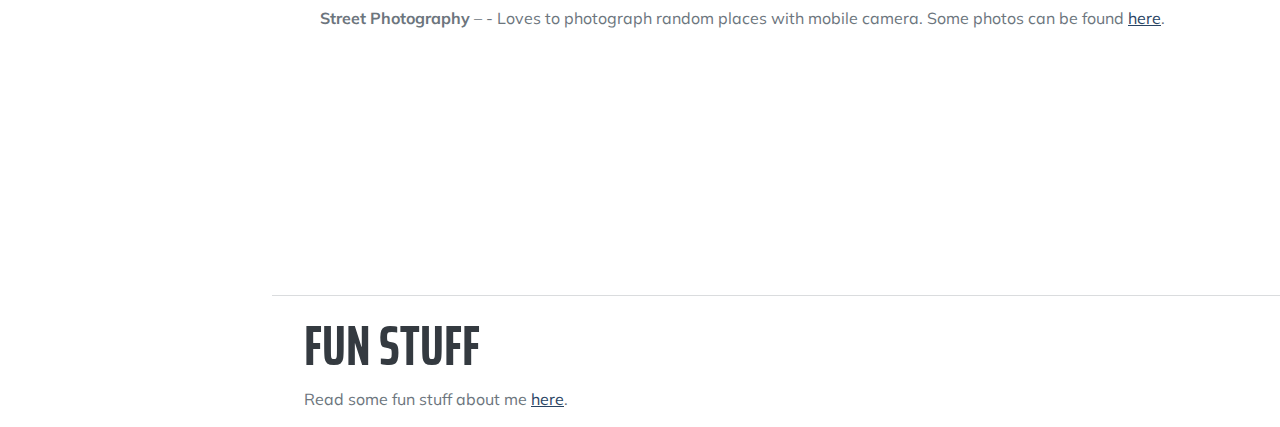
==== commit 467d6862: "Update index.html" ====
--- a/index.html
+++ b/index.html
@@ -54,7 +54,7 @@
                     <span class="text-primary">Rehman</span>
                 </h1>
                 <div class="mb-5">
-                    <p class="mb-0"><i class="fas fa-location-arrow"></i> Islamabad, Pakistan</p>
+                    <p class="mb-0"><i class="fas fa-location-arrow"></i> Munich, Germany</p>
                     <p class="mb-0"><i class="fas fa-envelope"></i> <a
                             href="mailto:saad.ur.rehman77@gmail.com">saad.ur.rehman77@gmail.com</a></p>
                     <p class="mb-0"><i class="fas fa-envelope"></i> <a
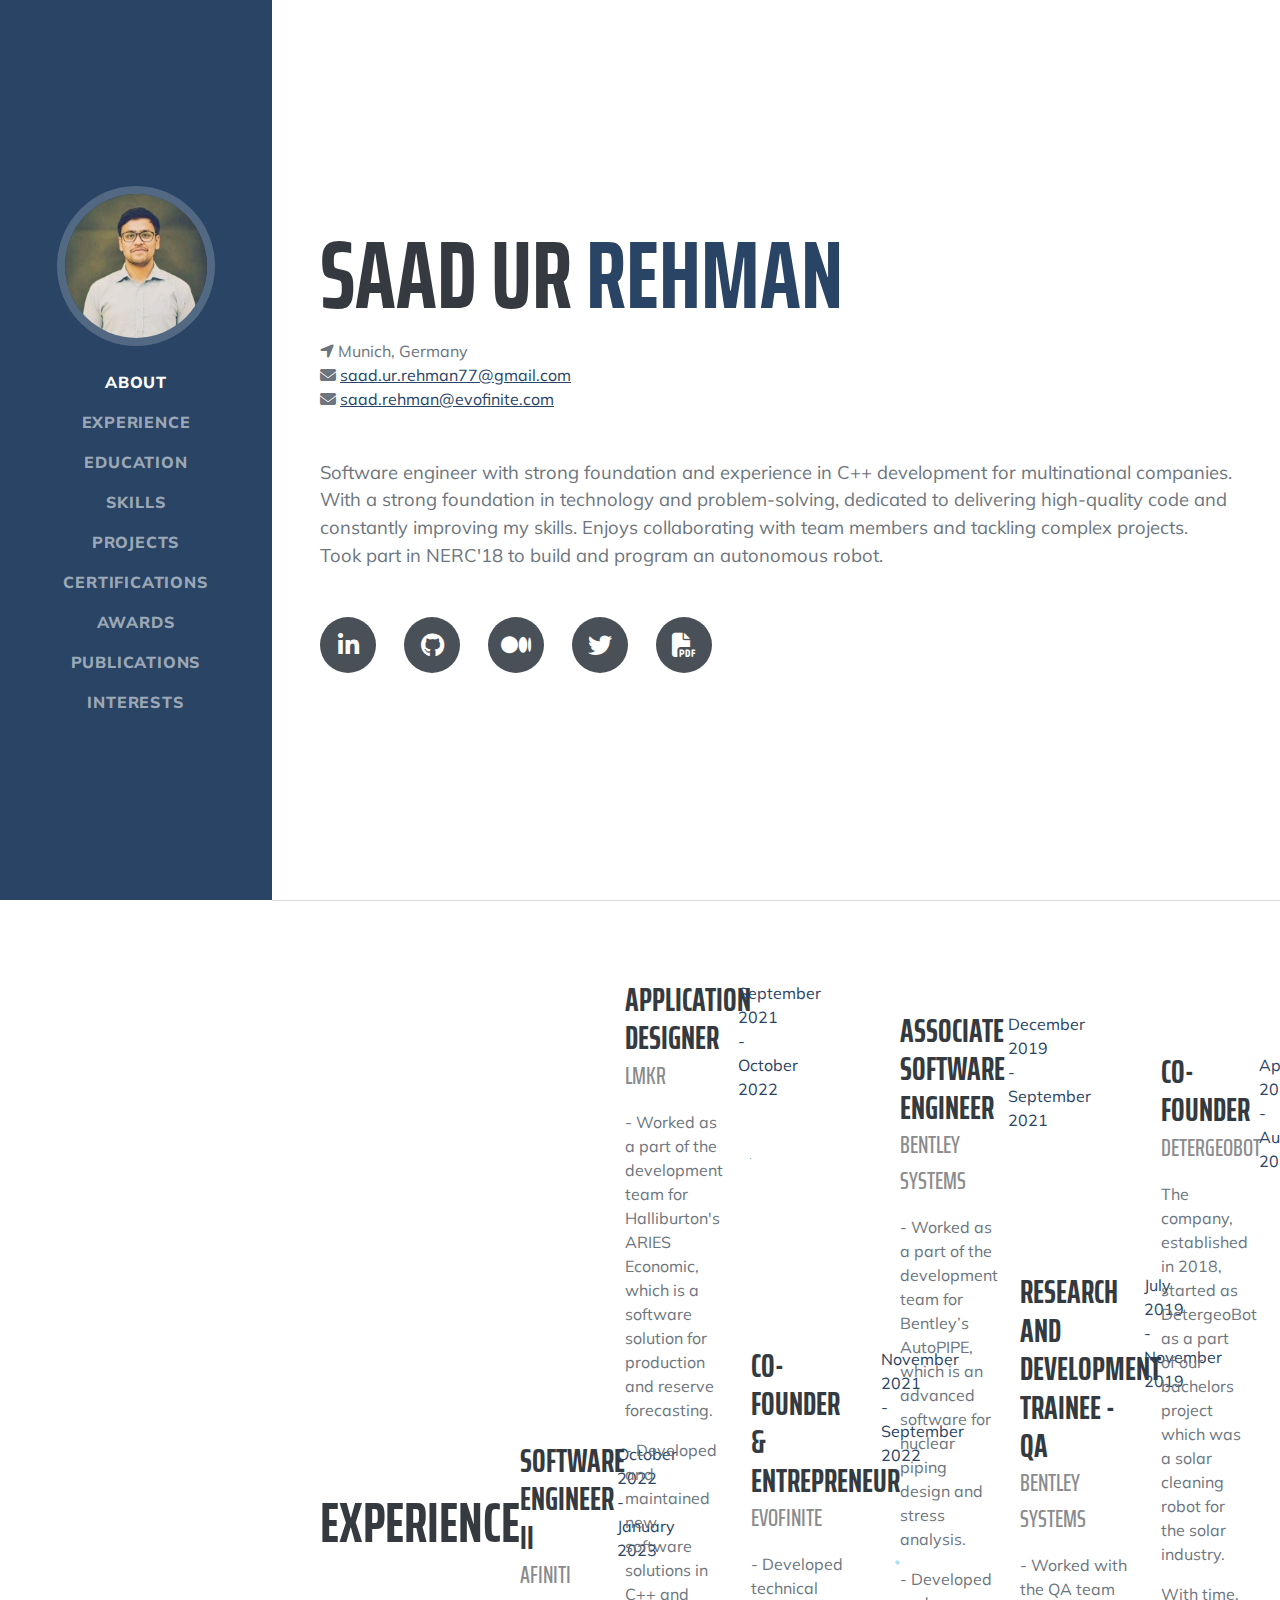
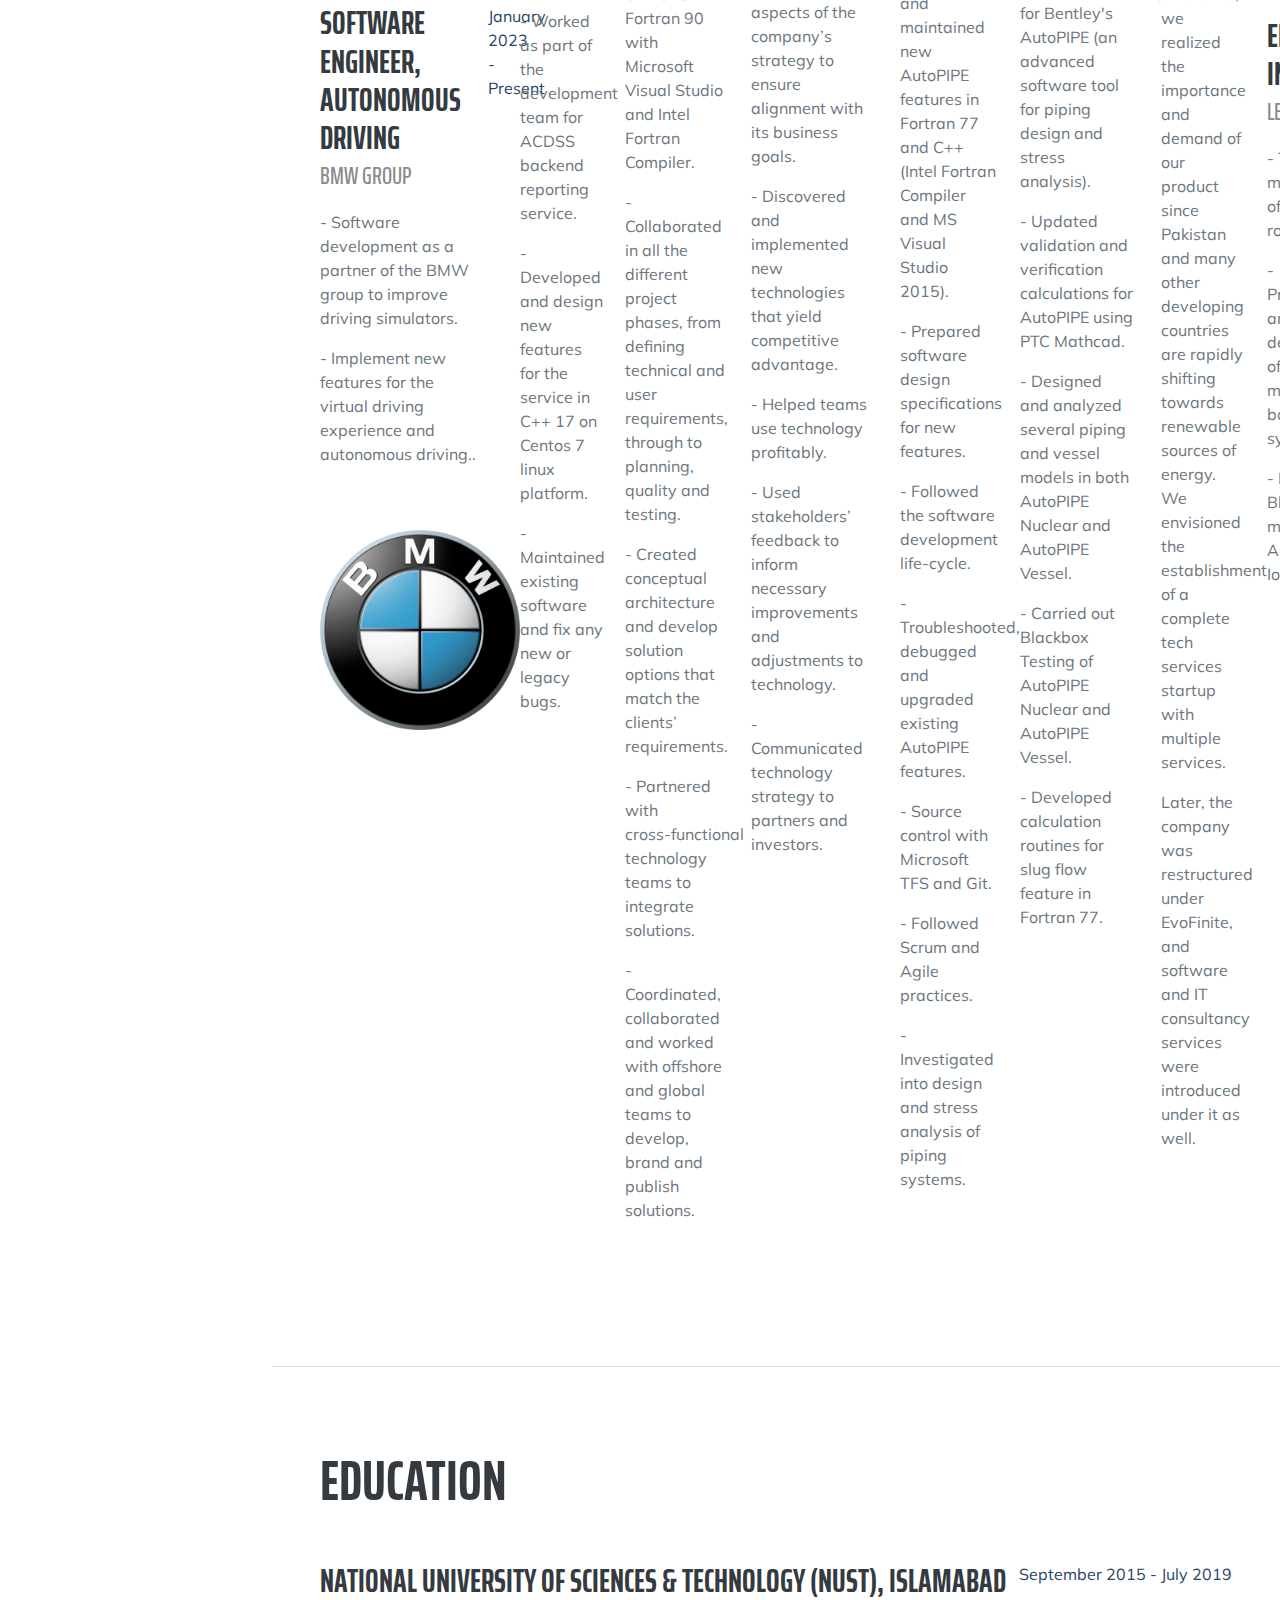
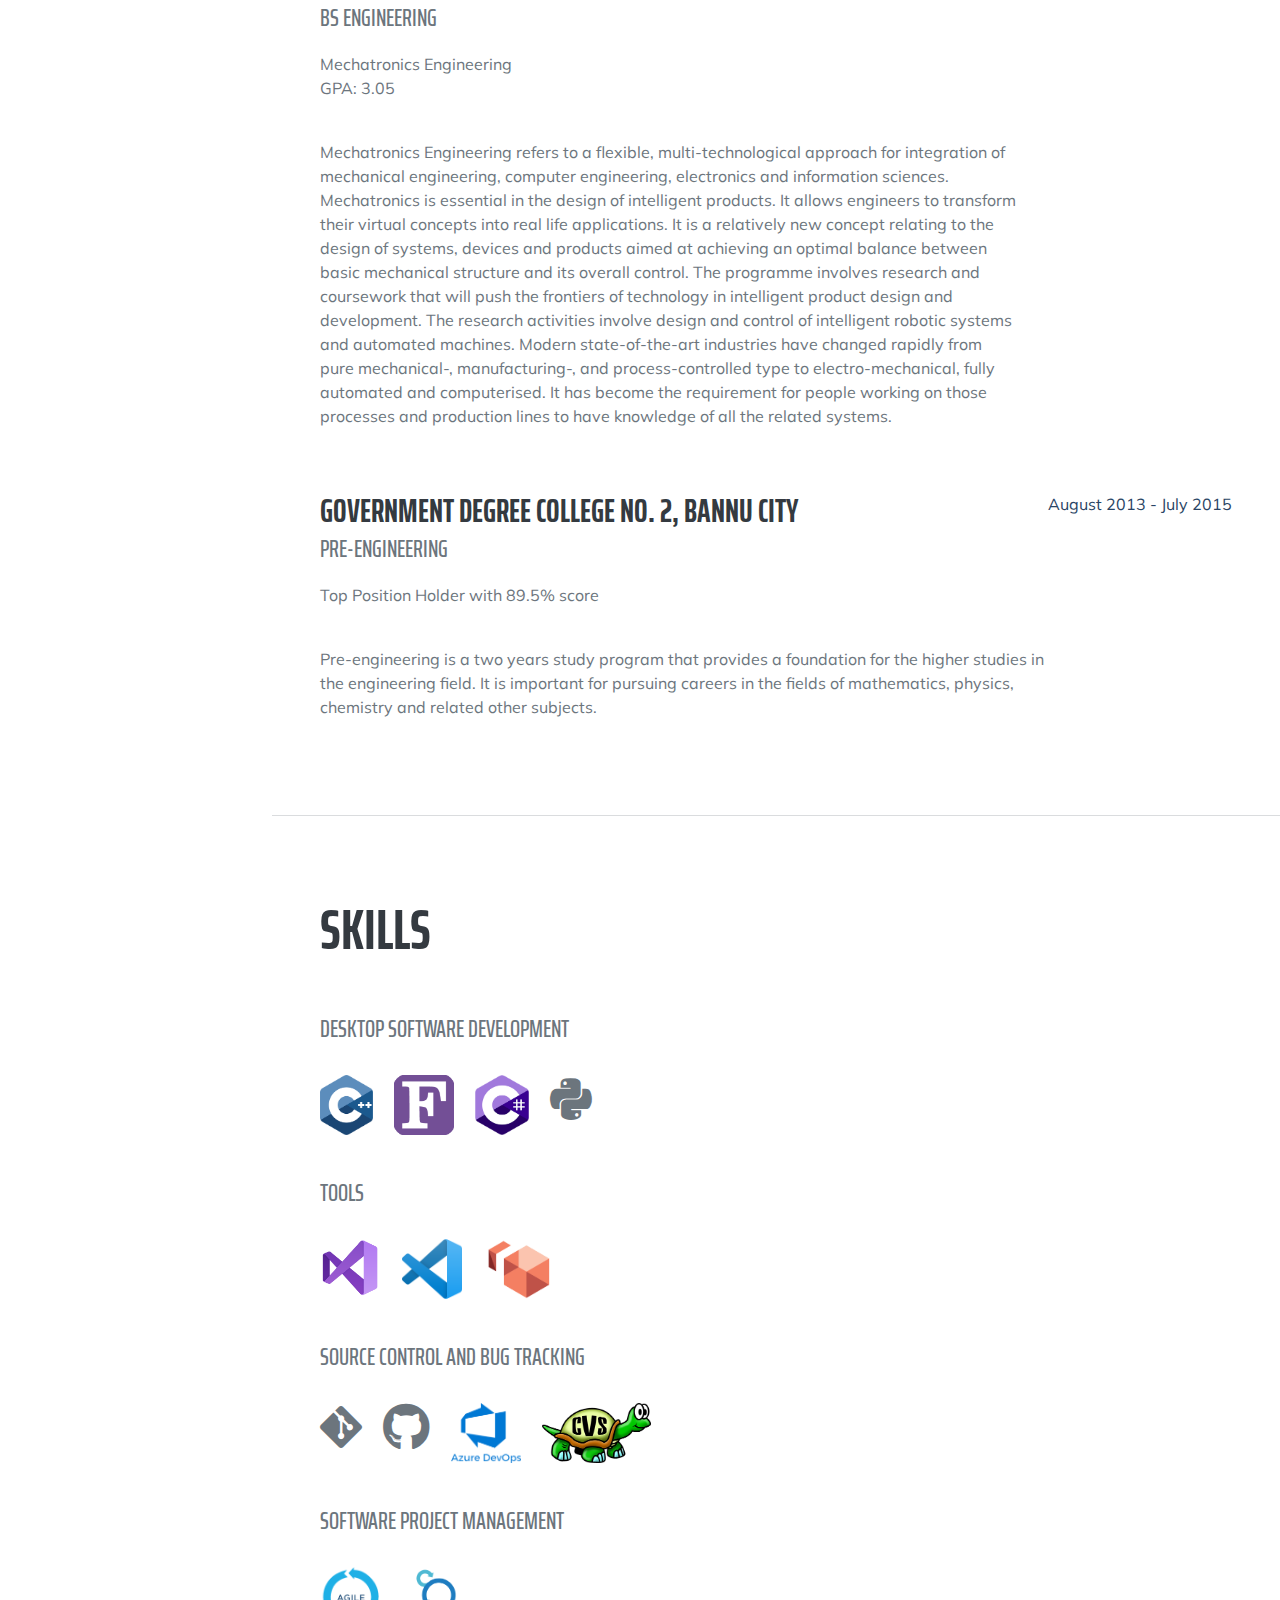
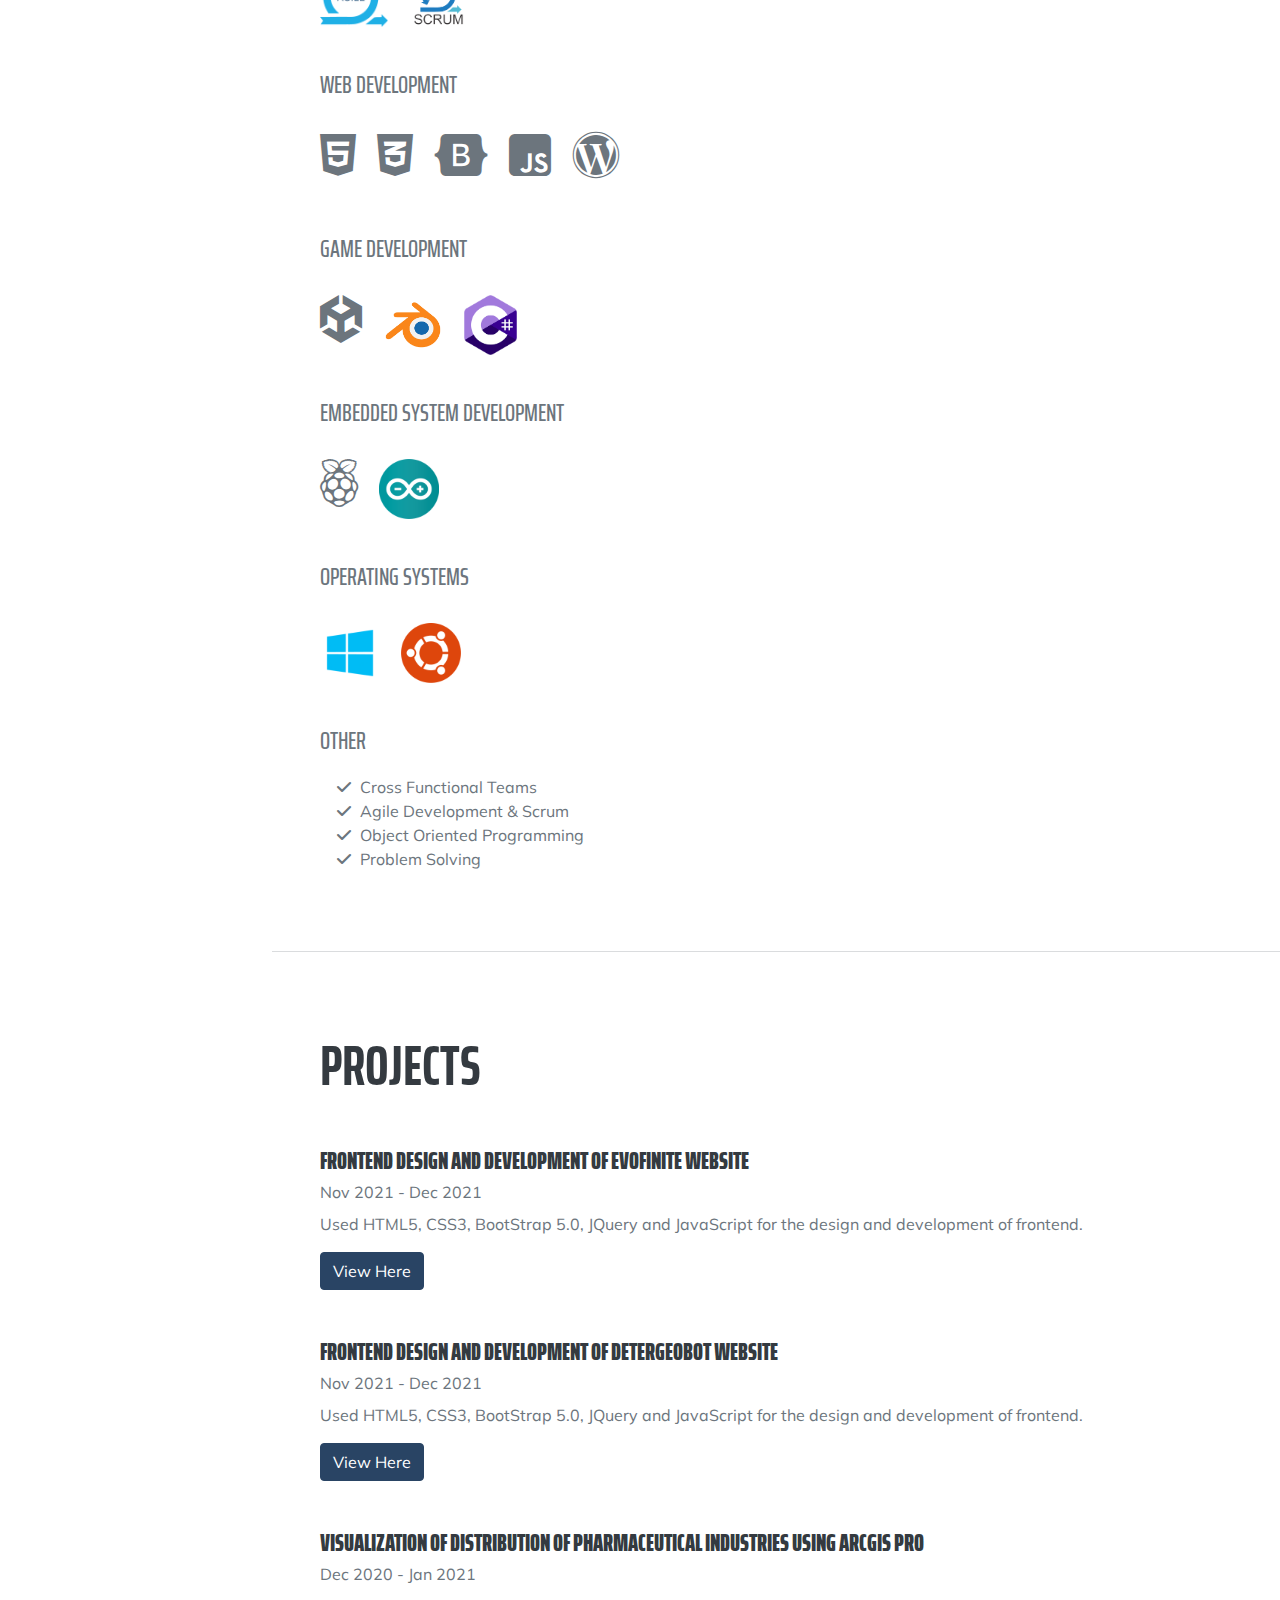
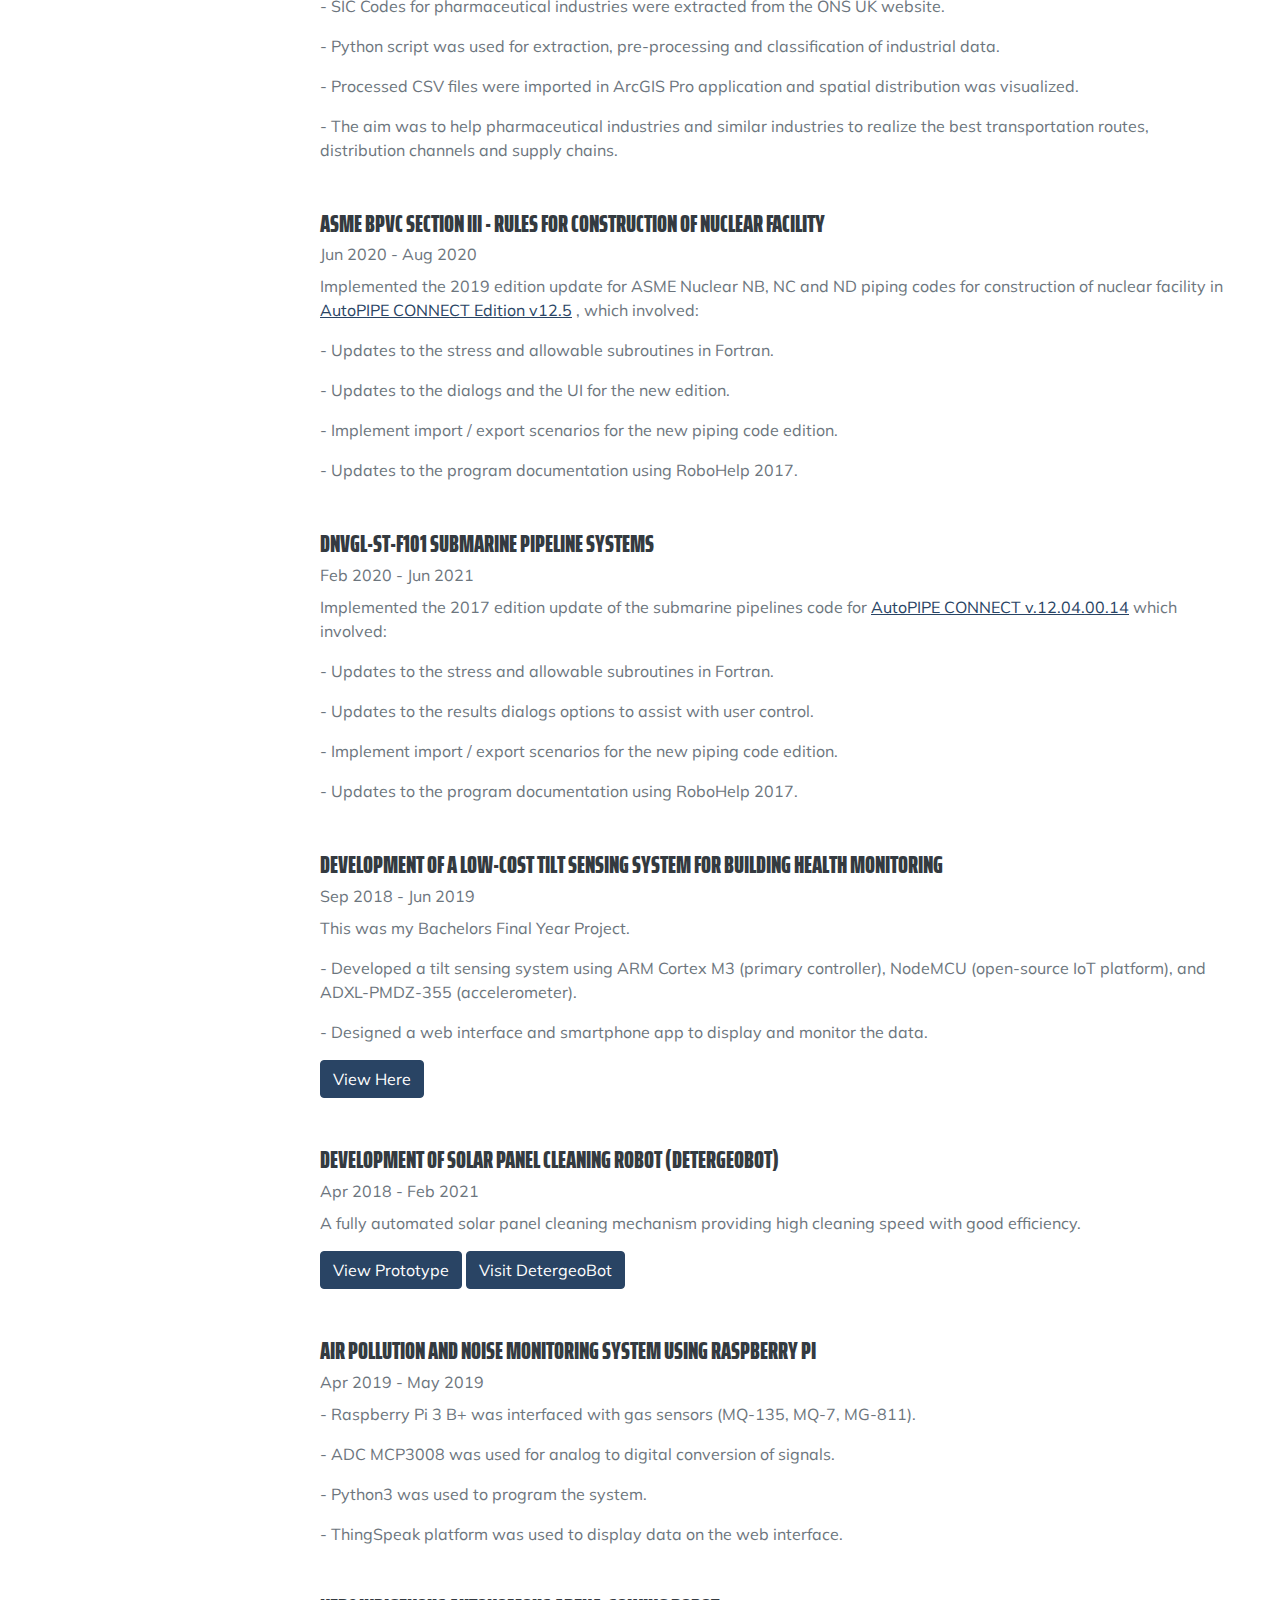
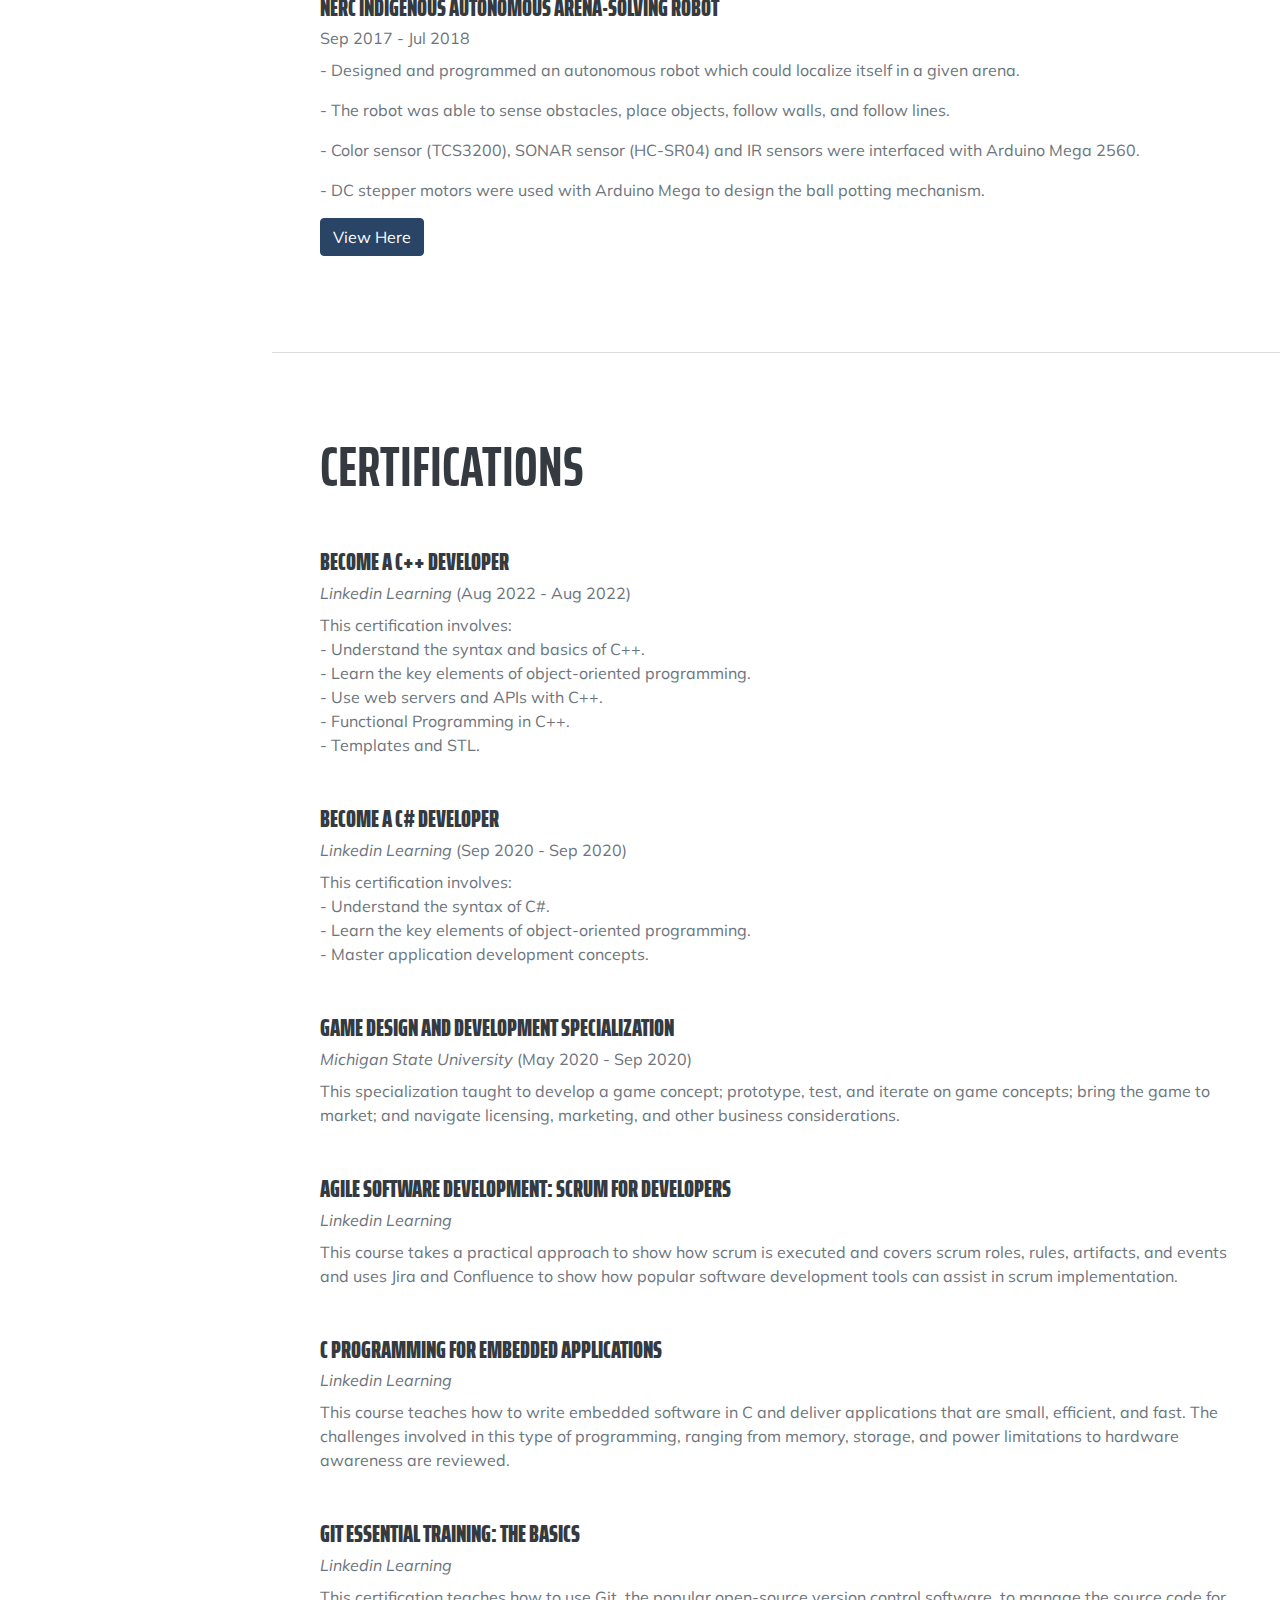
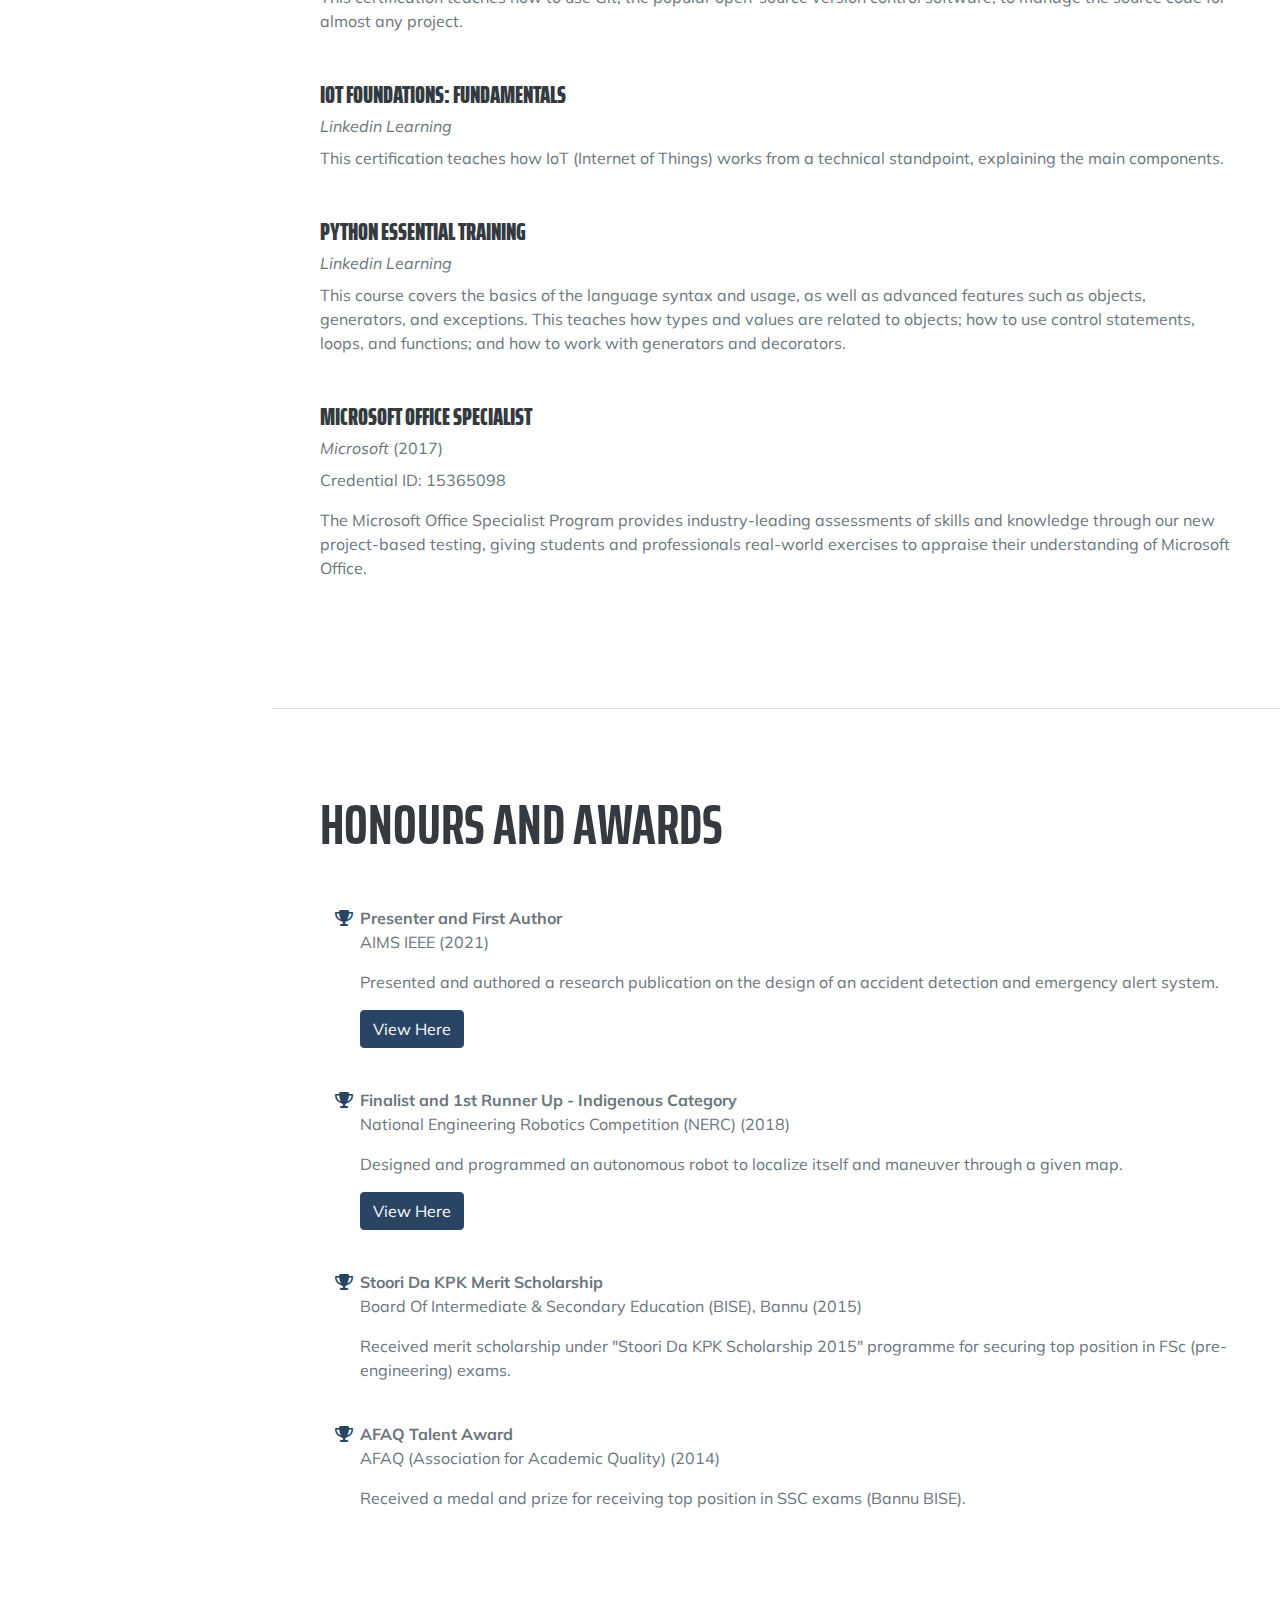
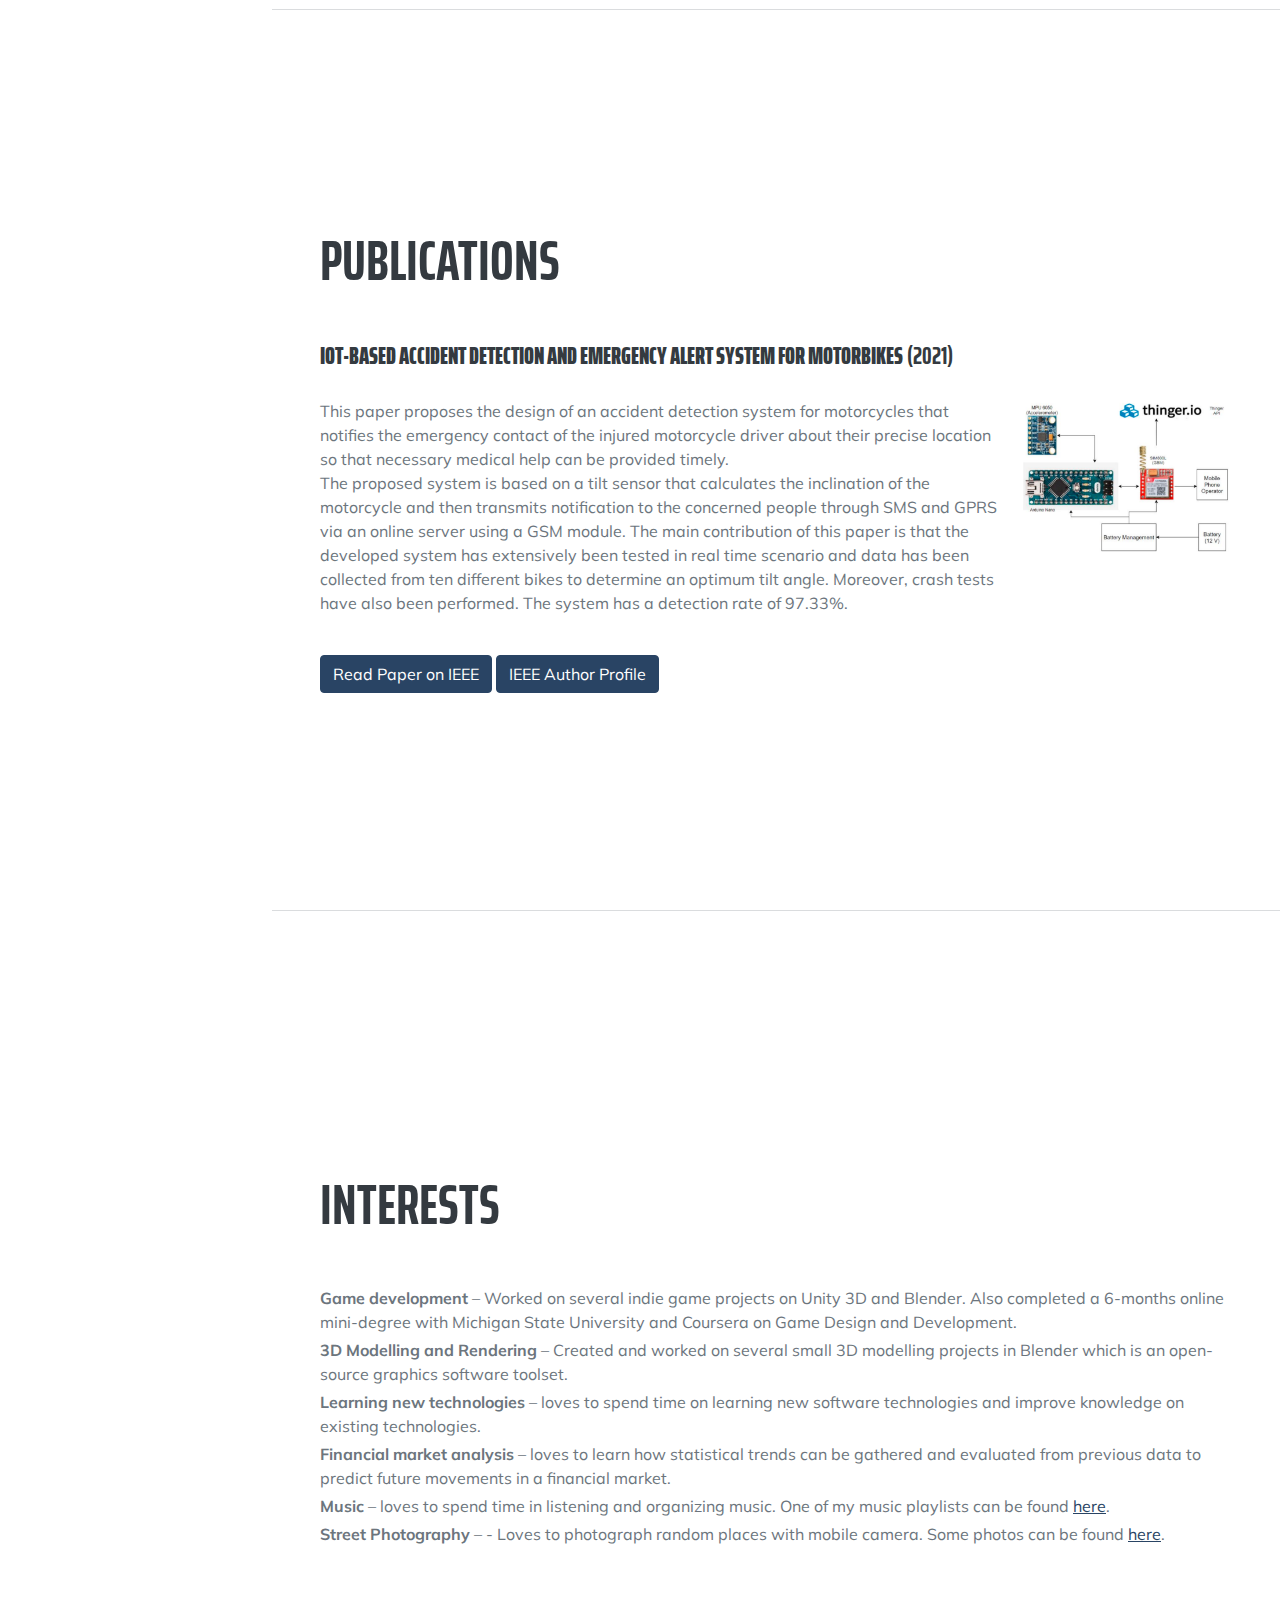
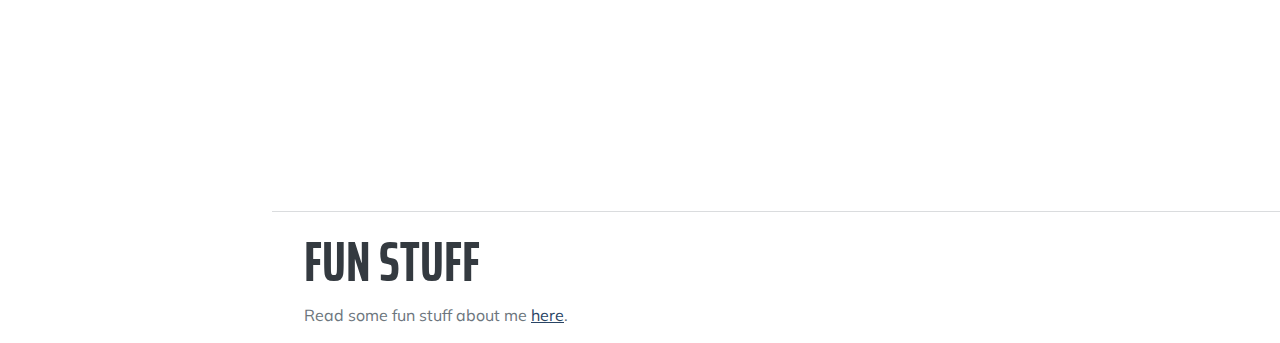
==== commit ac3d9ce3: "Update index.html" ====
--- a/index.html
+++ b/index.html
@@ -97,8 +97,8 @@
 
                     <div class="col-md-10">
                         <p>- Software development as a partner of the BMW group to improve driving simulators.</p>
-                        <p>- Implement new features for the virtual driving experience.</p>
-                    </div>
+                        <p>- Implement new features for the virtual driving experience and autonomous driving..</p>
+                    </div
                     <div class="col-md-2">
                         <img src="assets/img/work/BMW.png" class="img-fluid mt-5 d-none d-md-block">
                     </div>
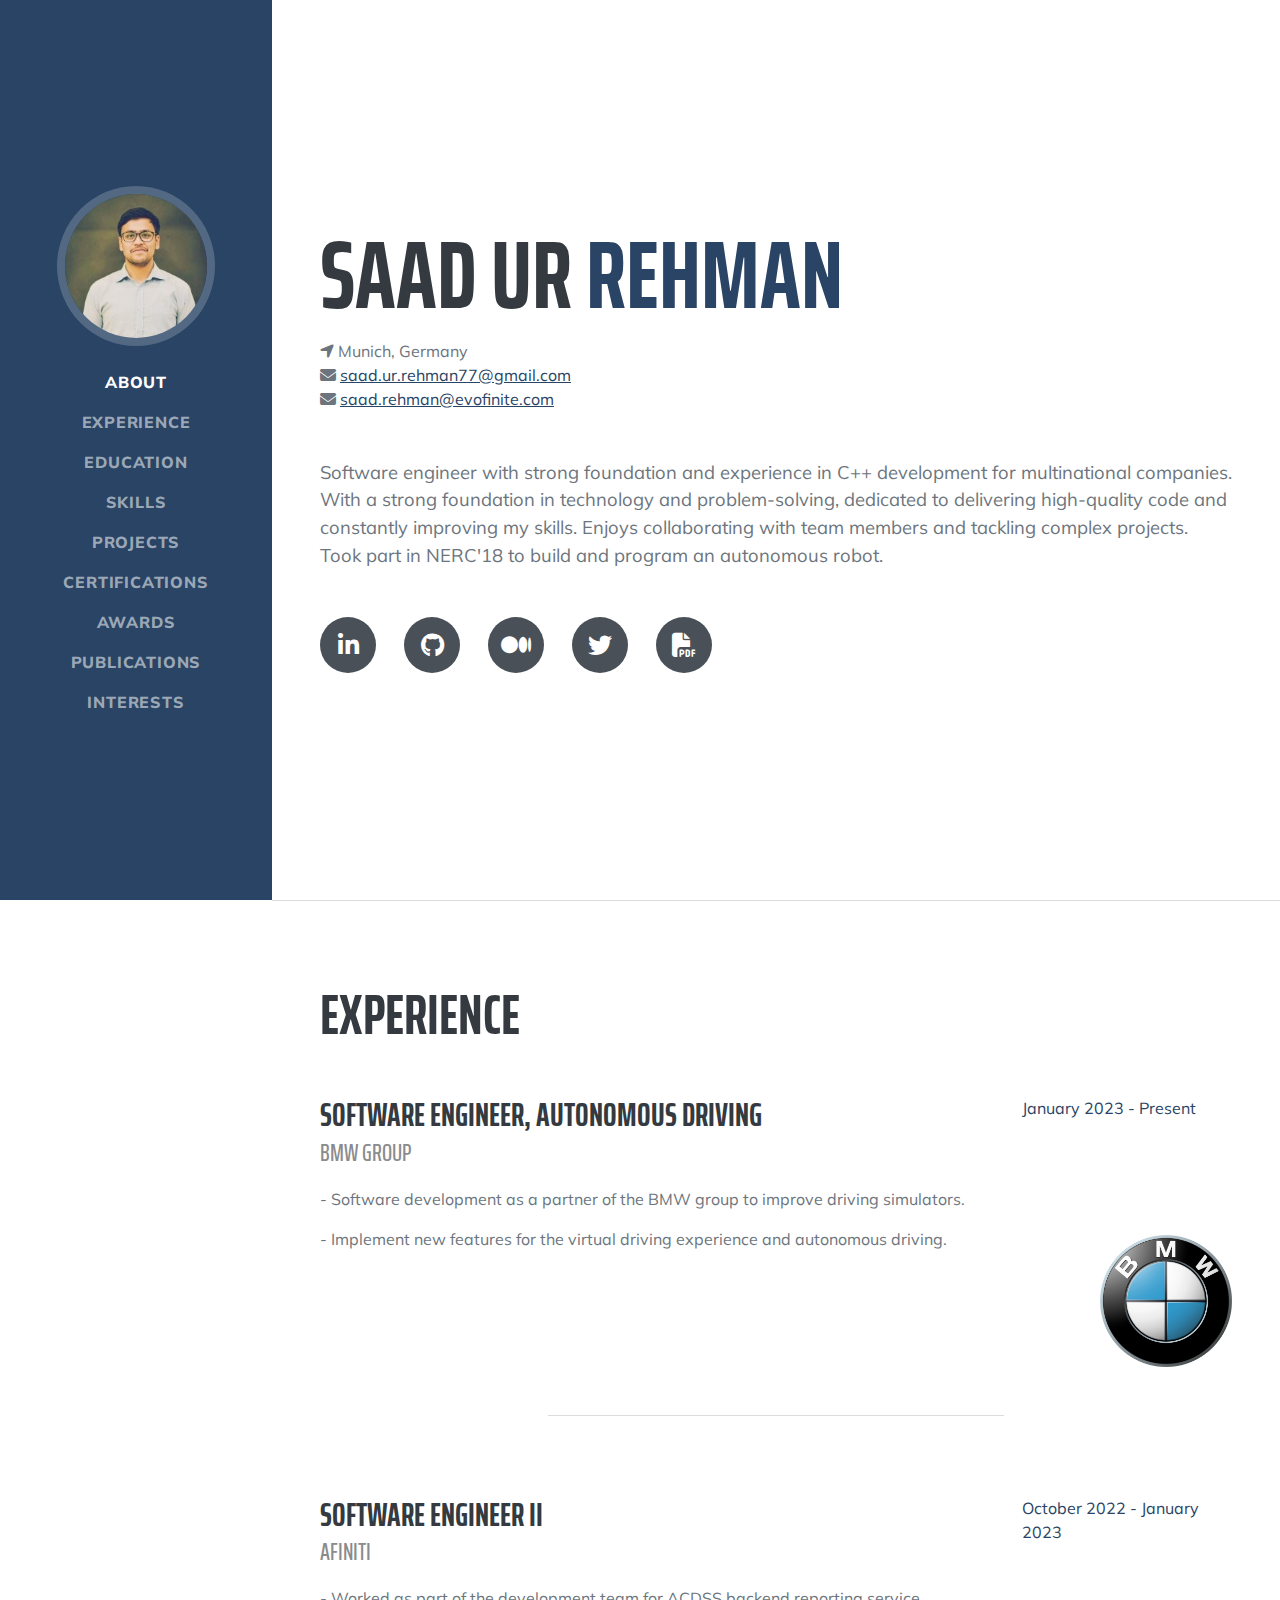
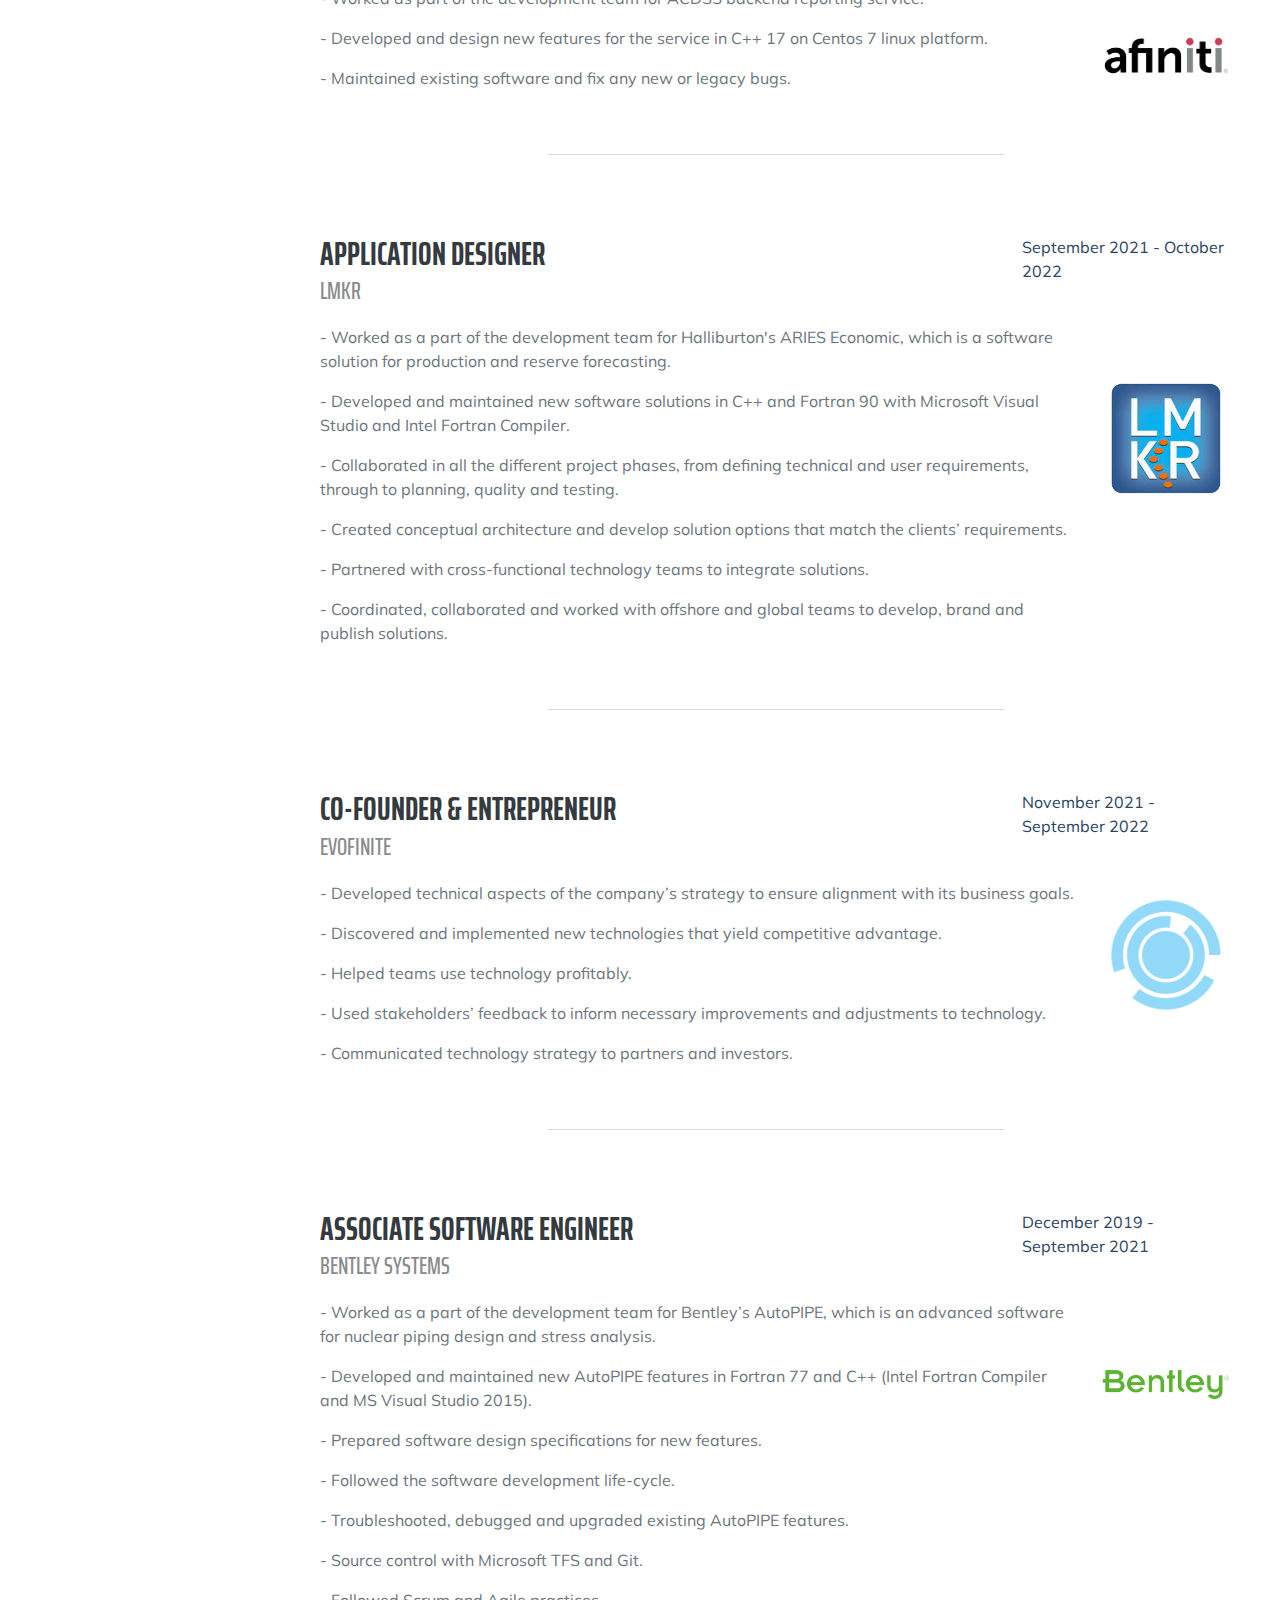
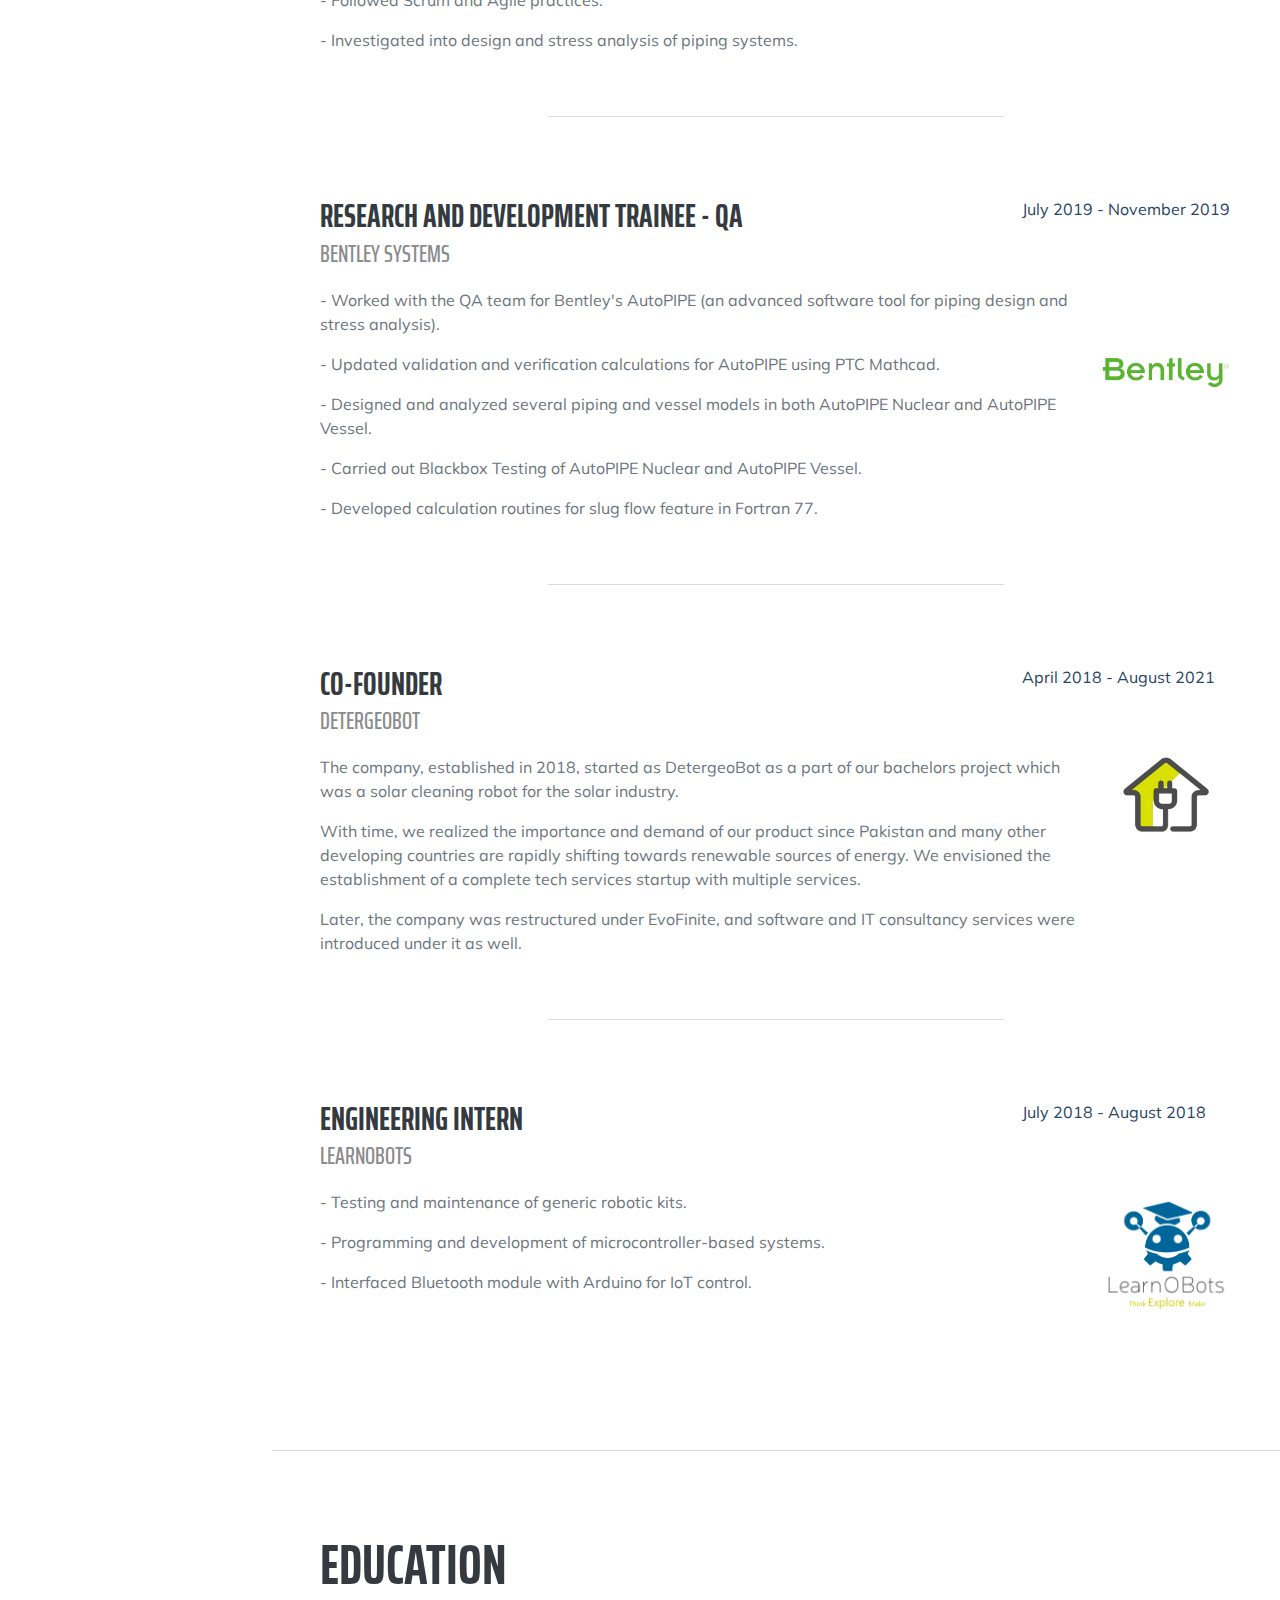
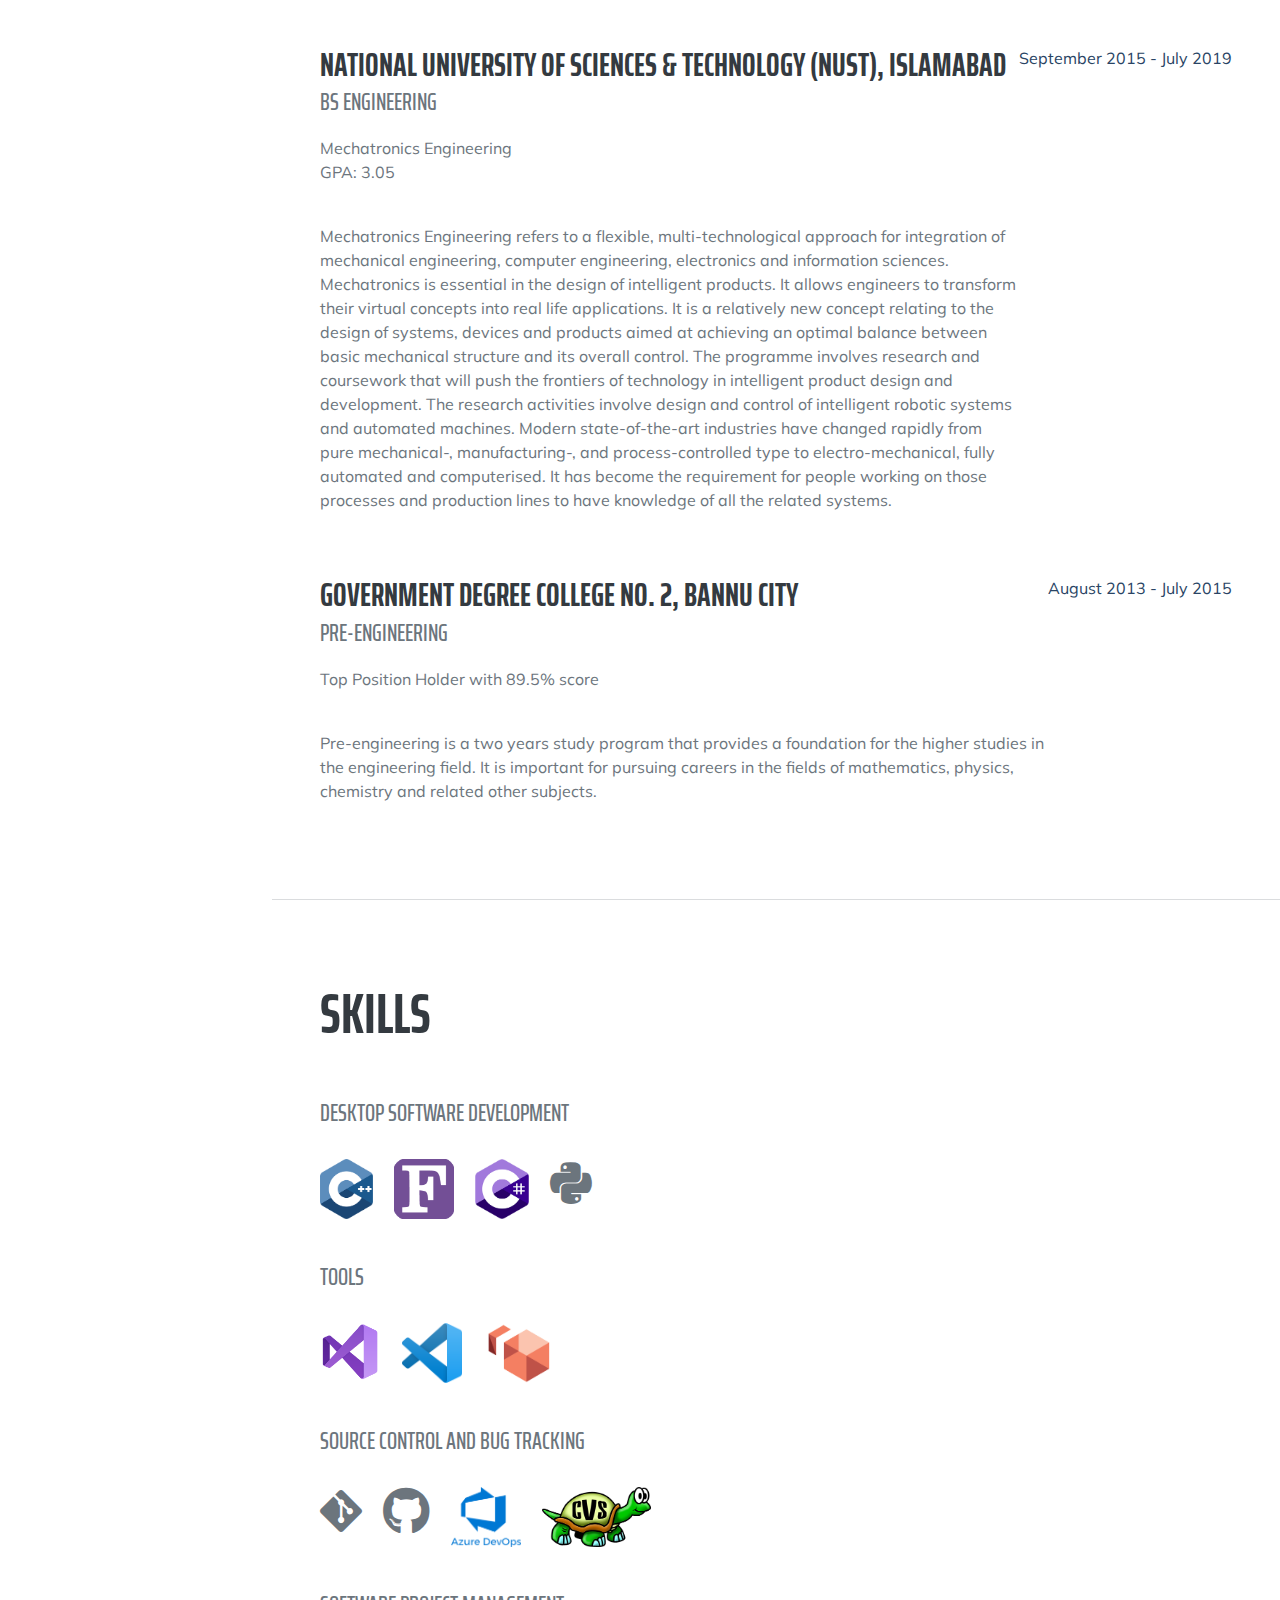
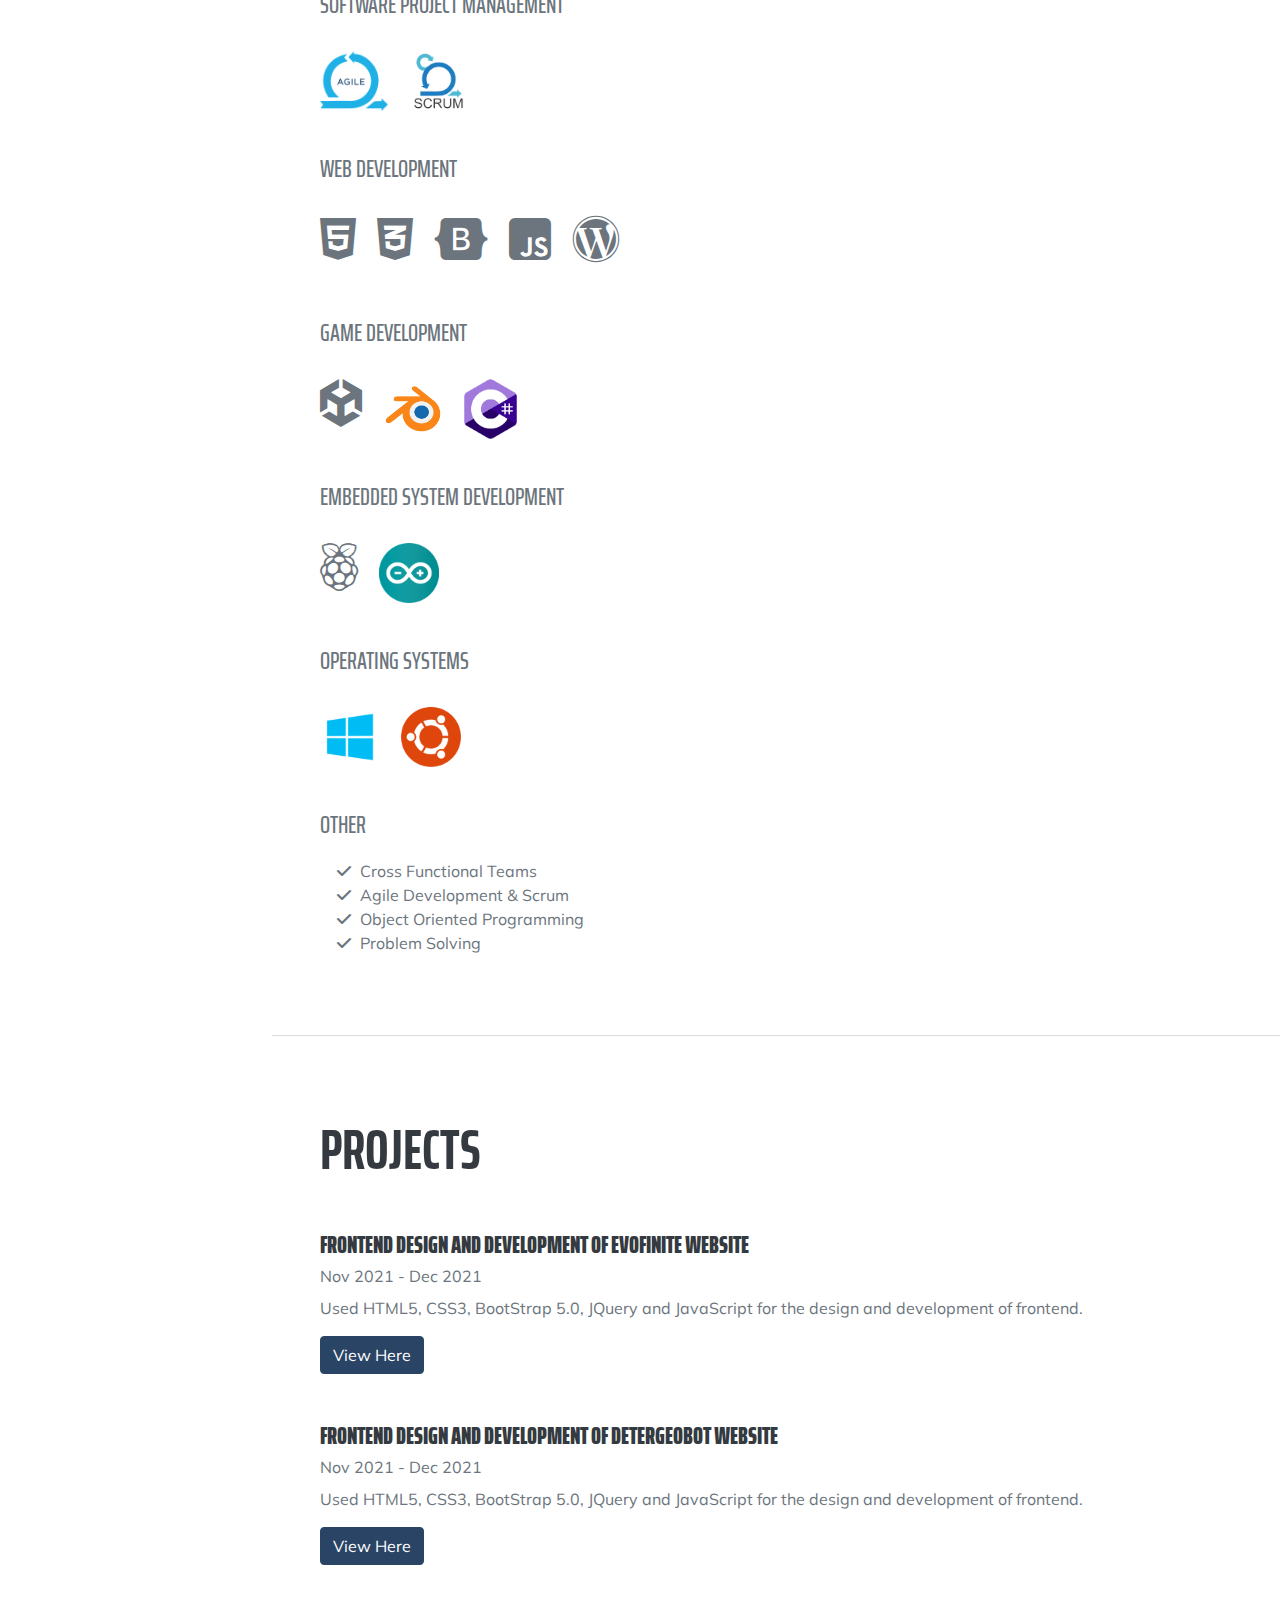
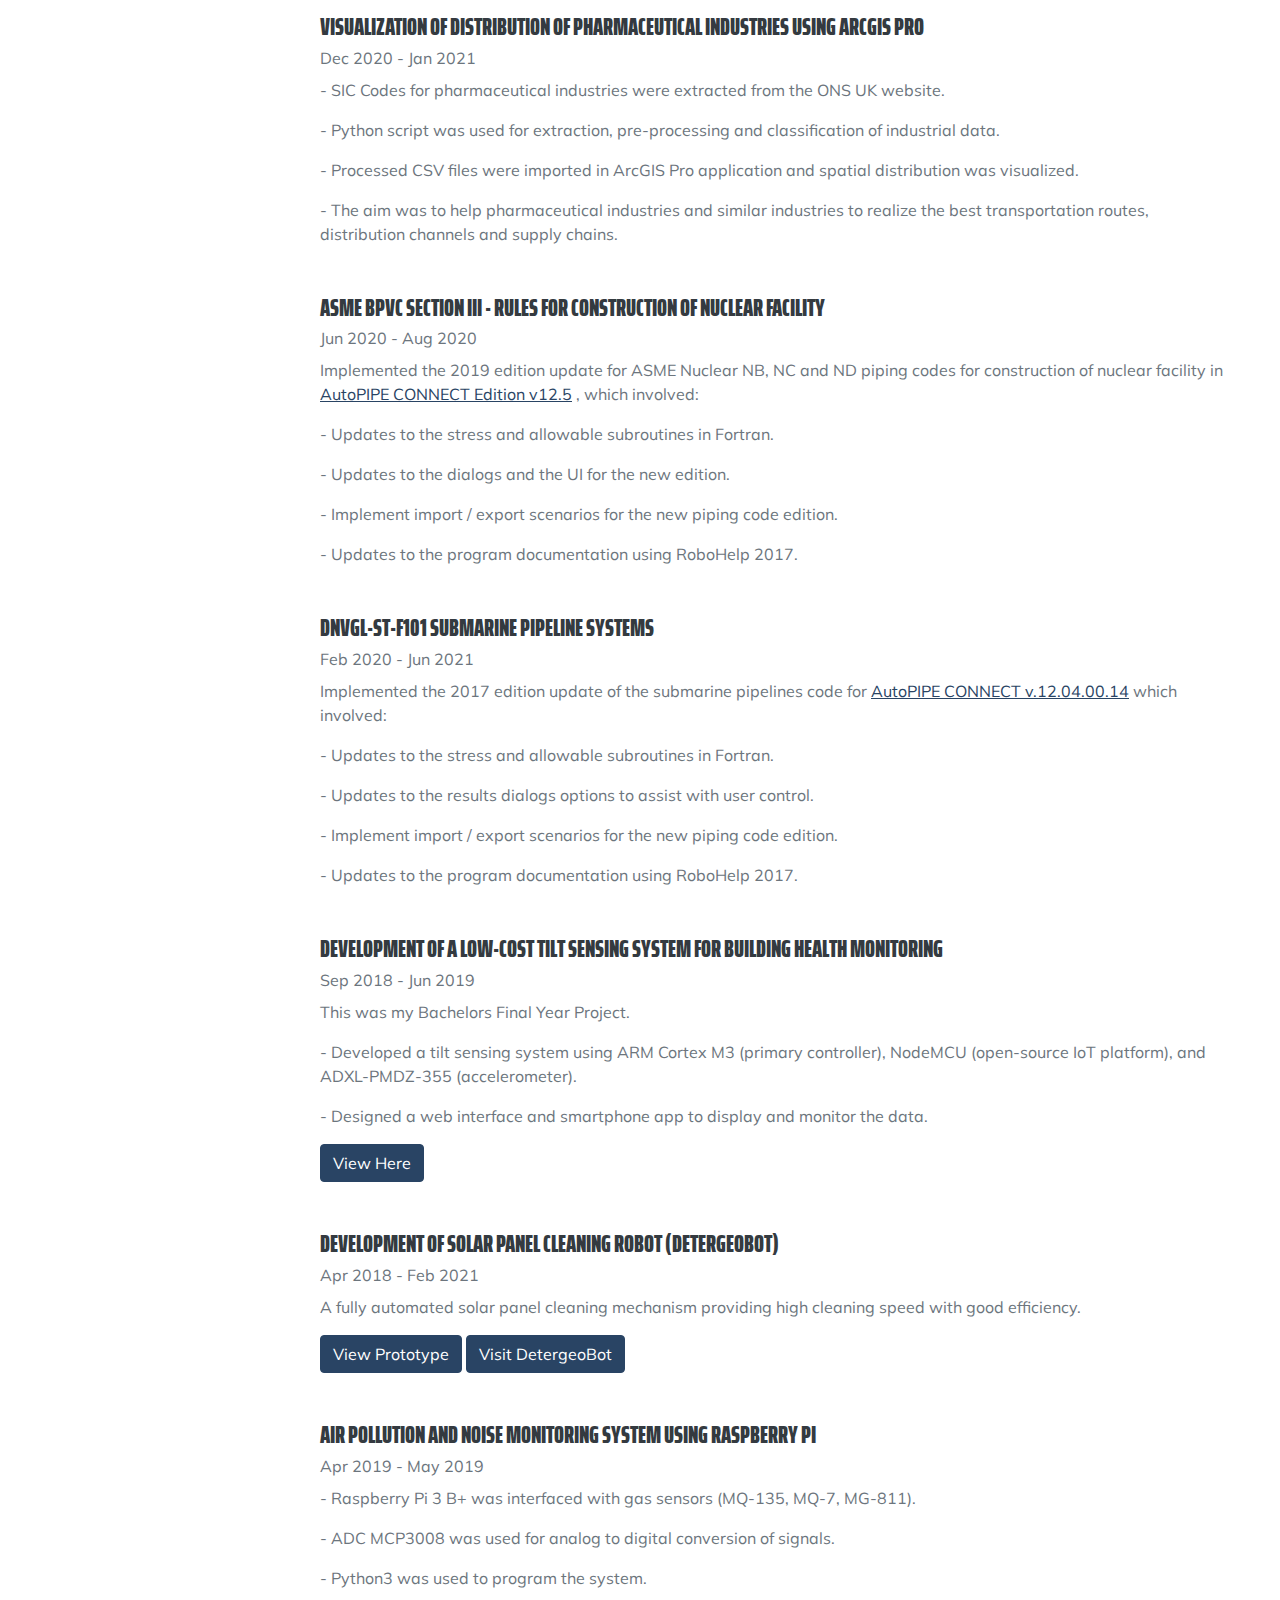
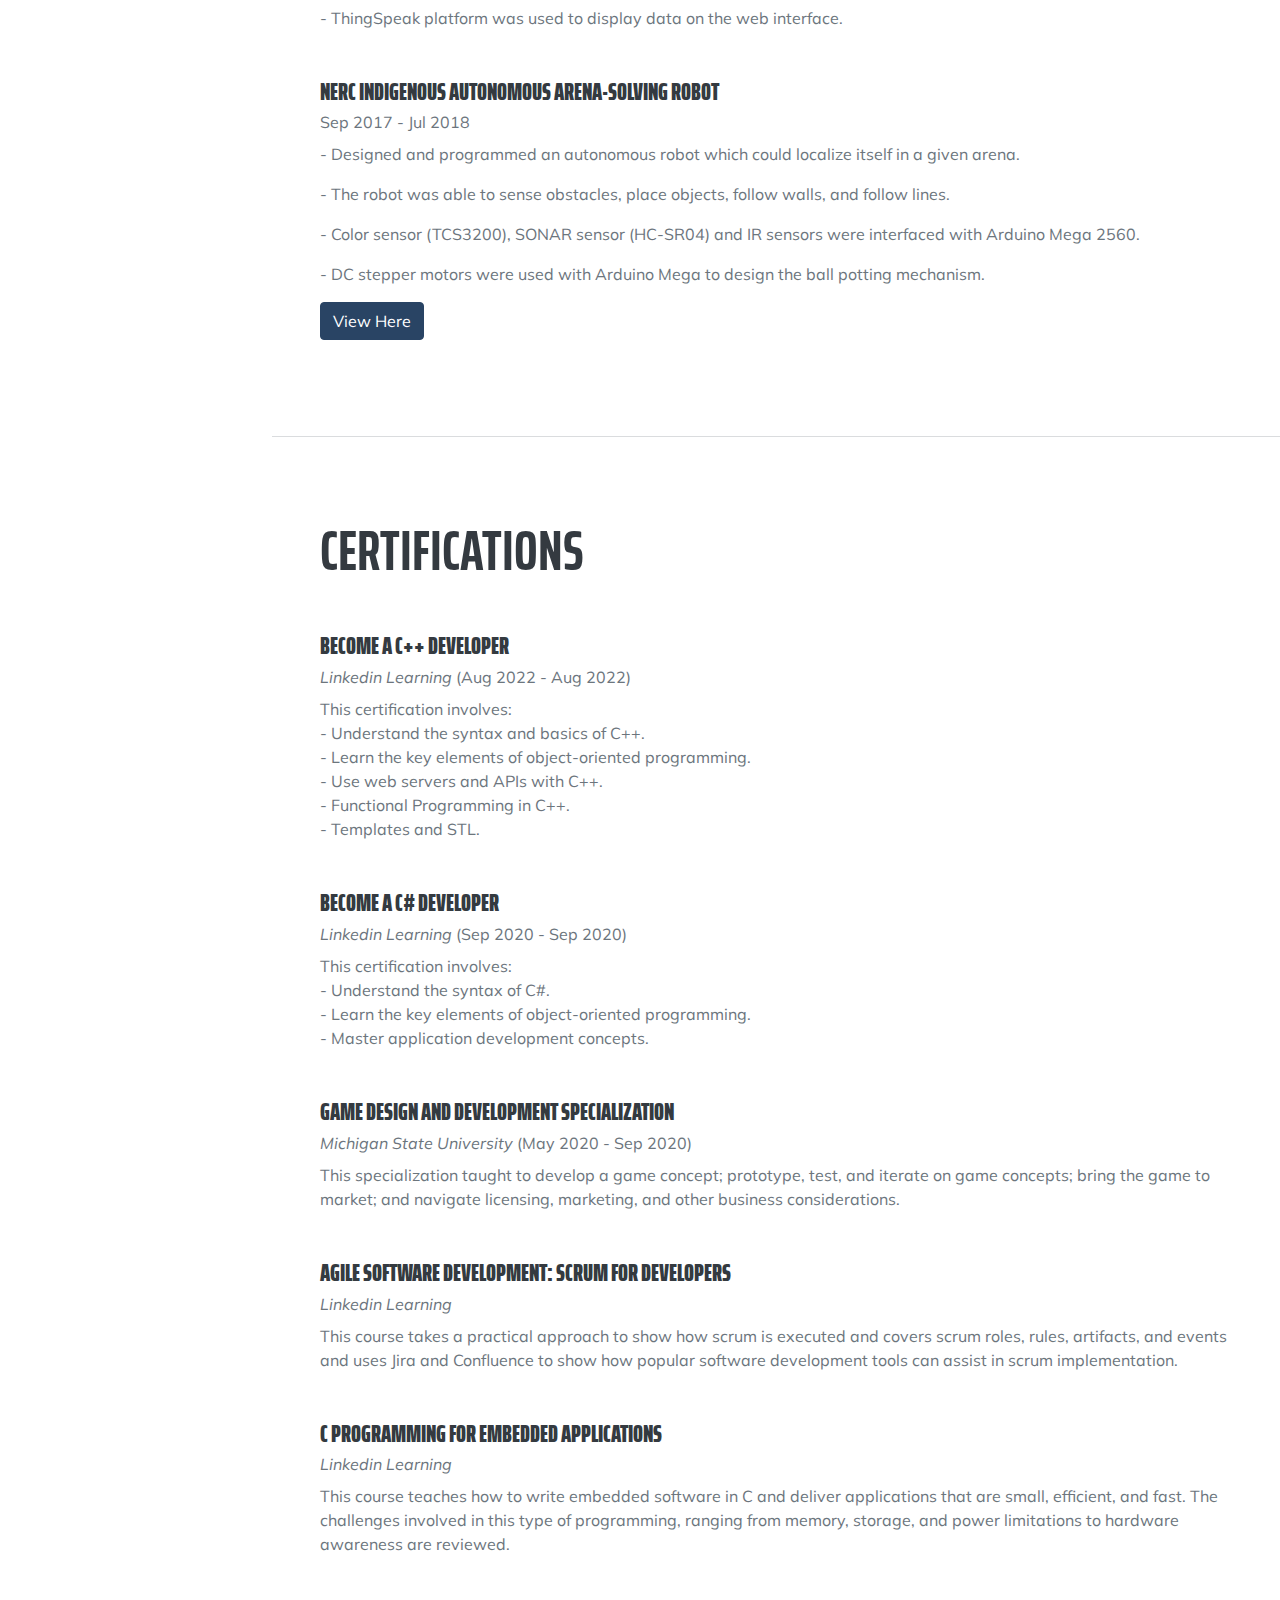
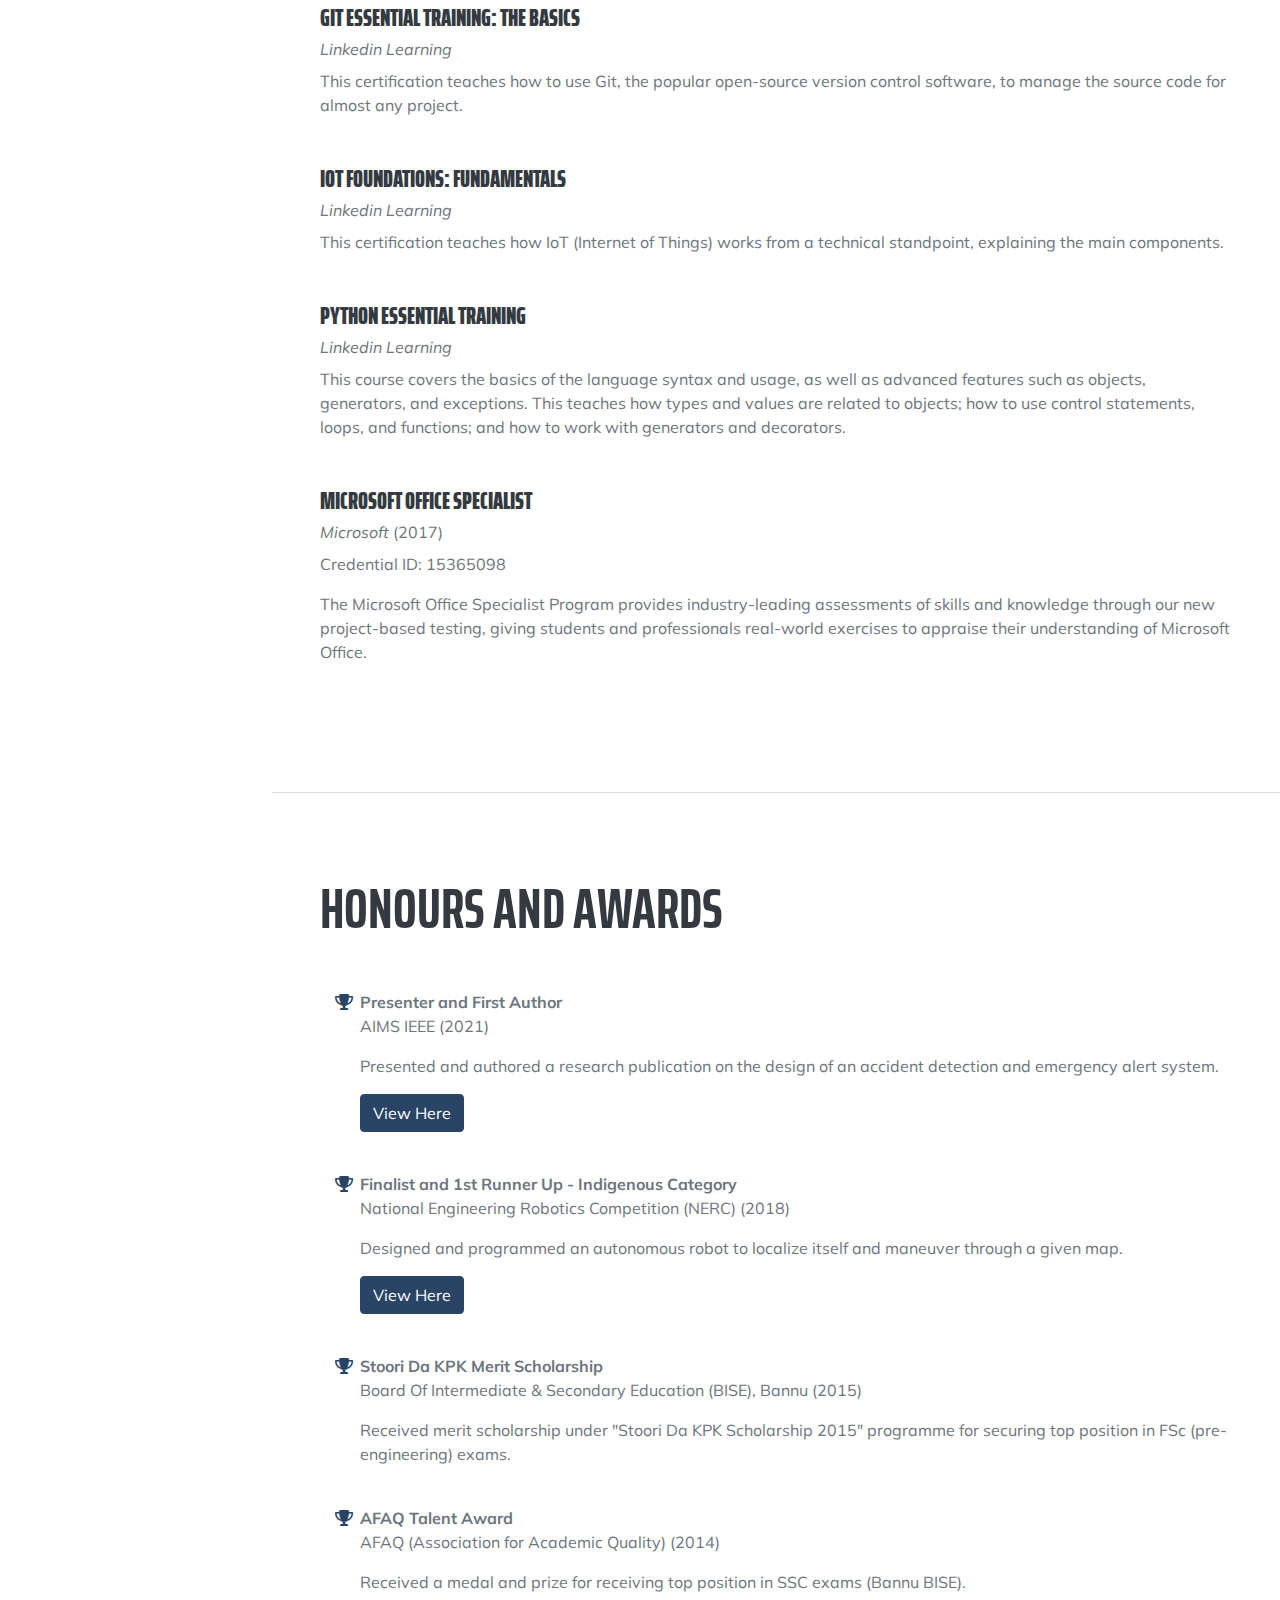
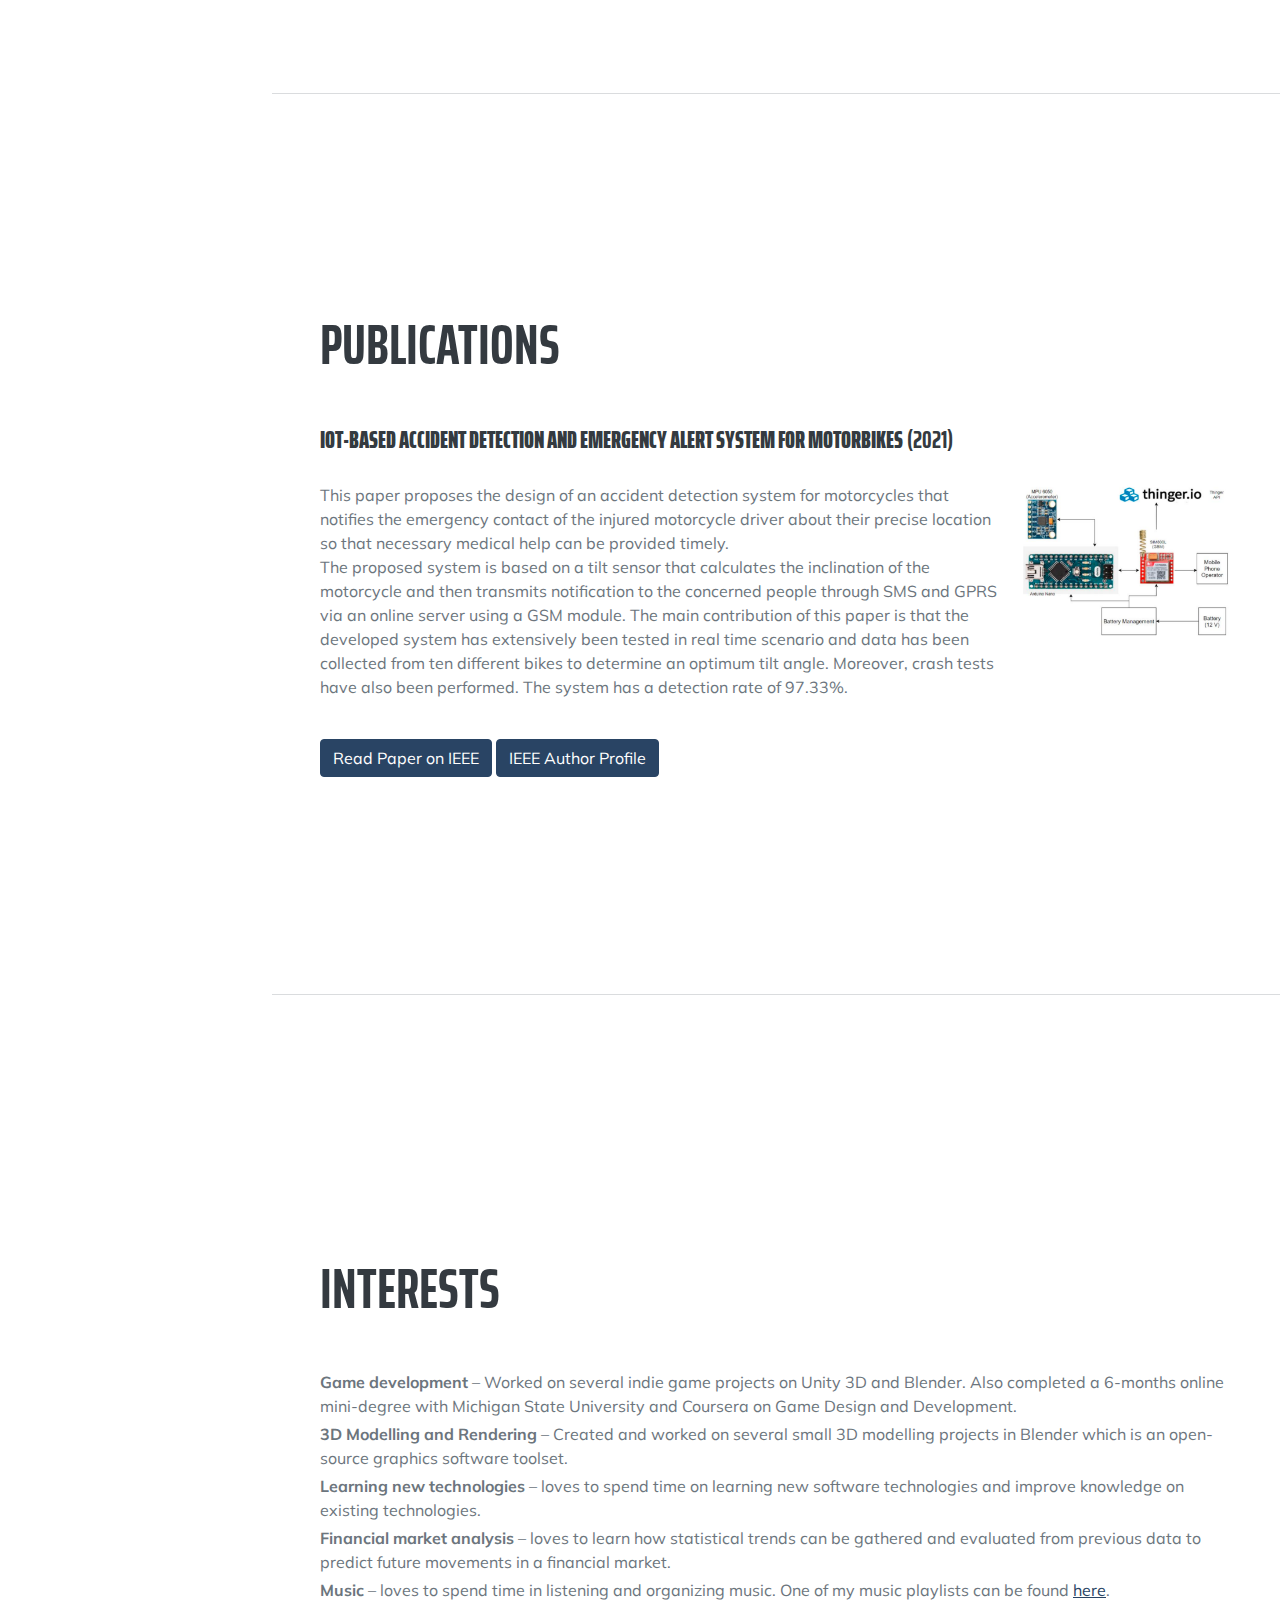
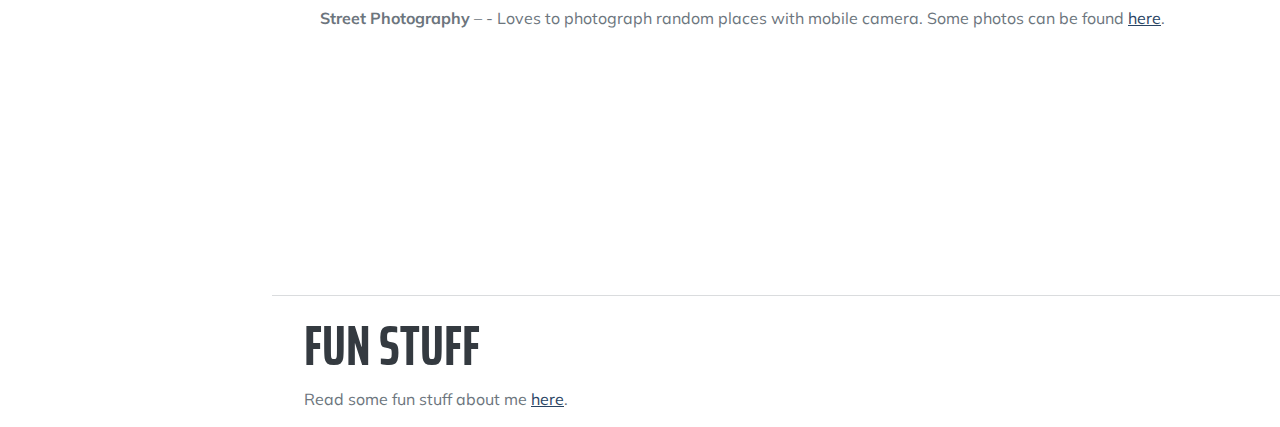
==== commit 9293ad88: "Update index.html" ====
--- a/index.html
+++ b/index.html
@@ -88,7 +88,8 @@
                 <div class="row mb-5">
                     <div class="col-md-9">
                         <h3 class="mb-0">Software Engineer, Autonomous Driving </h3>
-                        <div class="subheading mb-3"><a href="https://www.bmw.de/" target="_blank">BMW Group</a>
+                        <div class="subheading mb-3">
+                            <a href="https://www.bmw.de/" target="_blank">BMW Group</a>
                         </div>
                     </div>
                     <div class="col-md-3 mb-0">
@@ -97,8 +98,8 @@
 
                     <div class="col-md-10">
                         <p>- Software development as a partner of the BMW group to improve driving simulators.</p>
-                        <p>- Implement new features for the virtual driving experience and autonomous driving..</p>
-                    </div
+                        <p>- Implement new features for the virtual driving experience and autonomous driving.</p>
+                    </div>
                     <div class="col-md-2">
                         <img src="assets/img/work/BMW.png" class="img-fluid mt-5 d-none d-md-block">
                     </div>
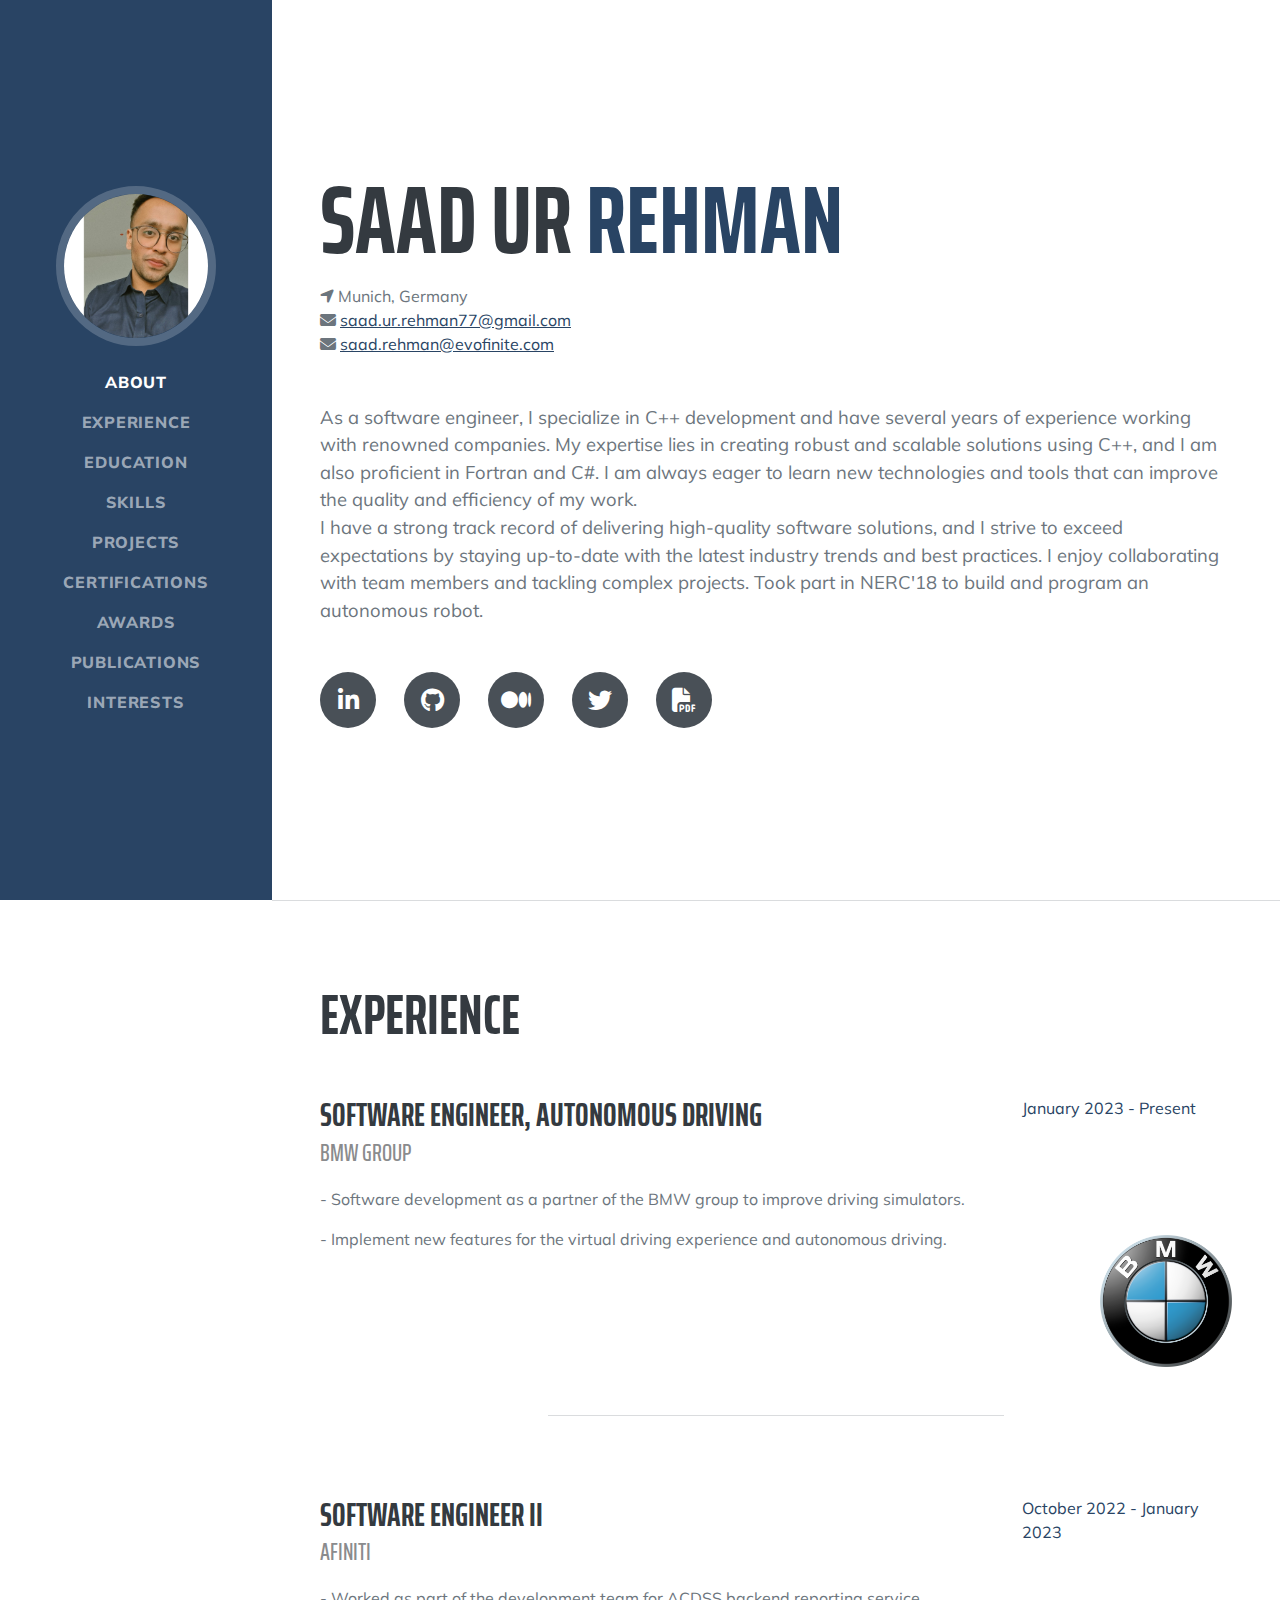
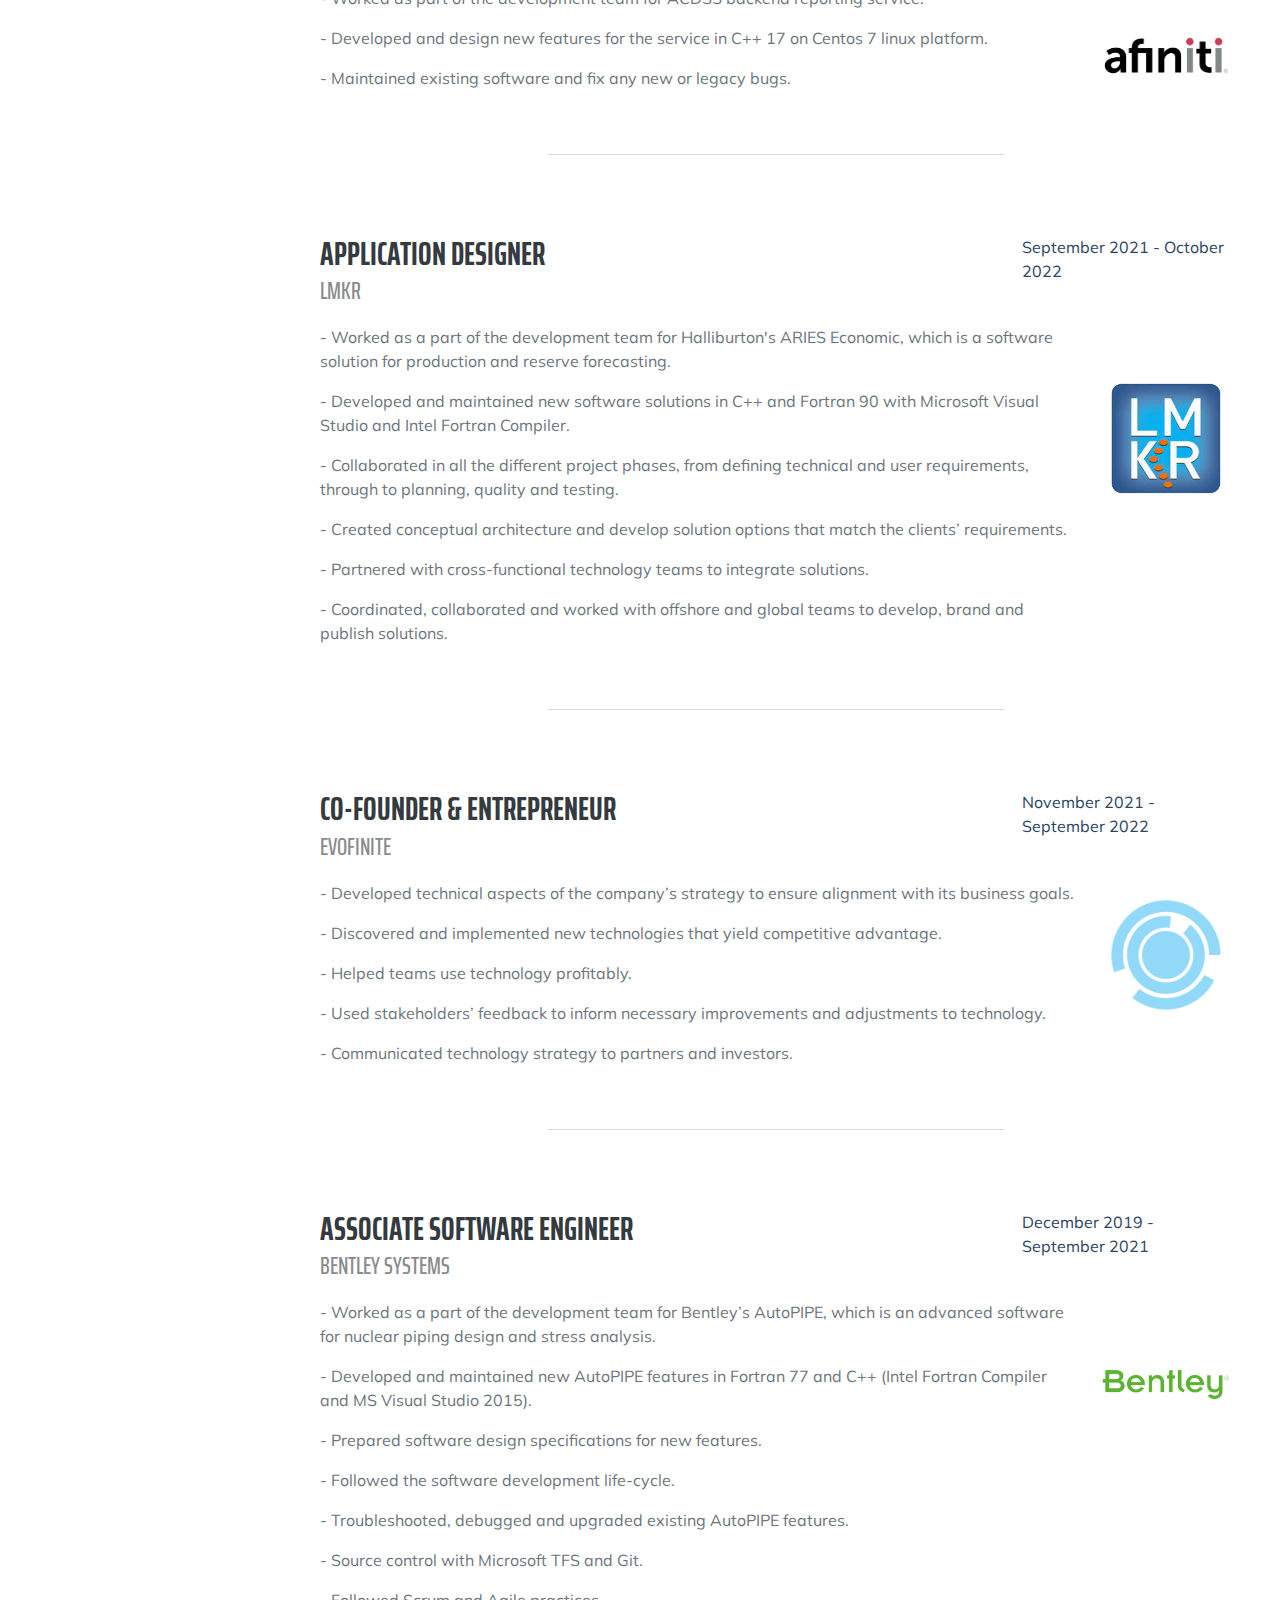
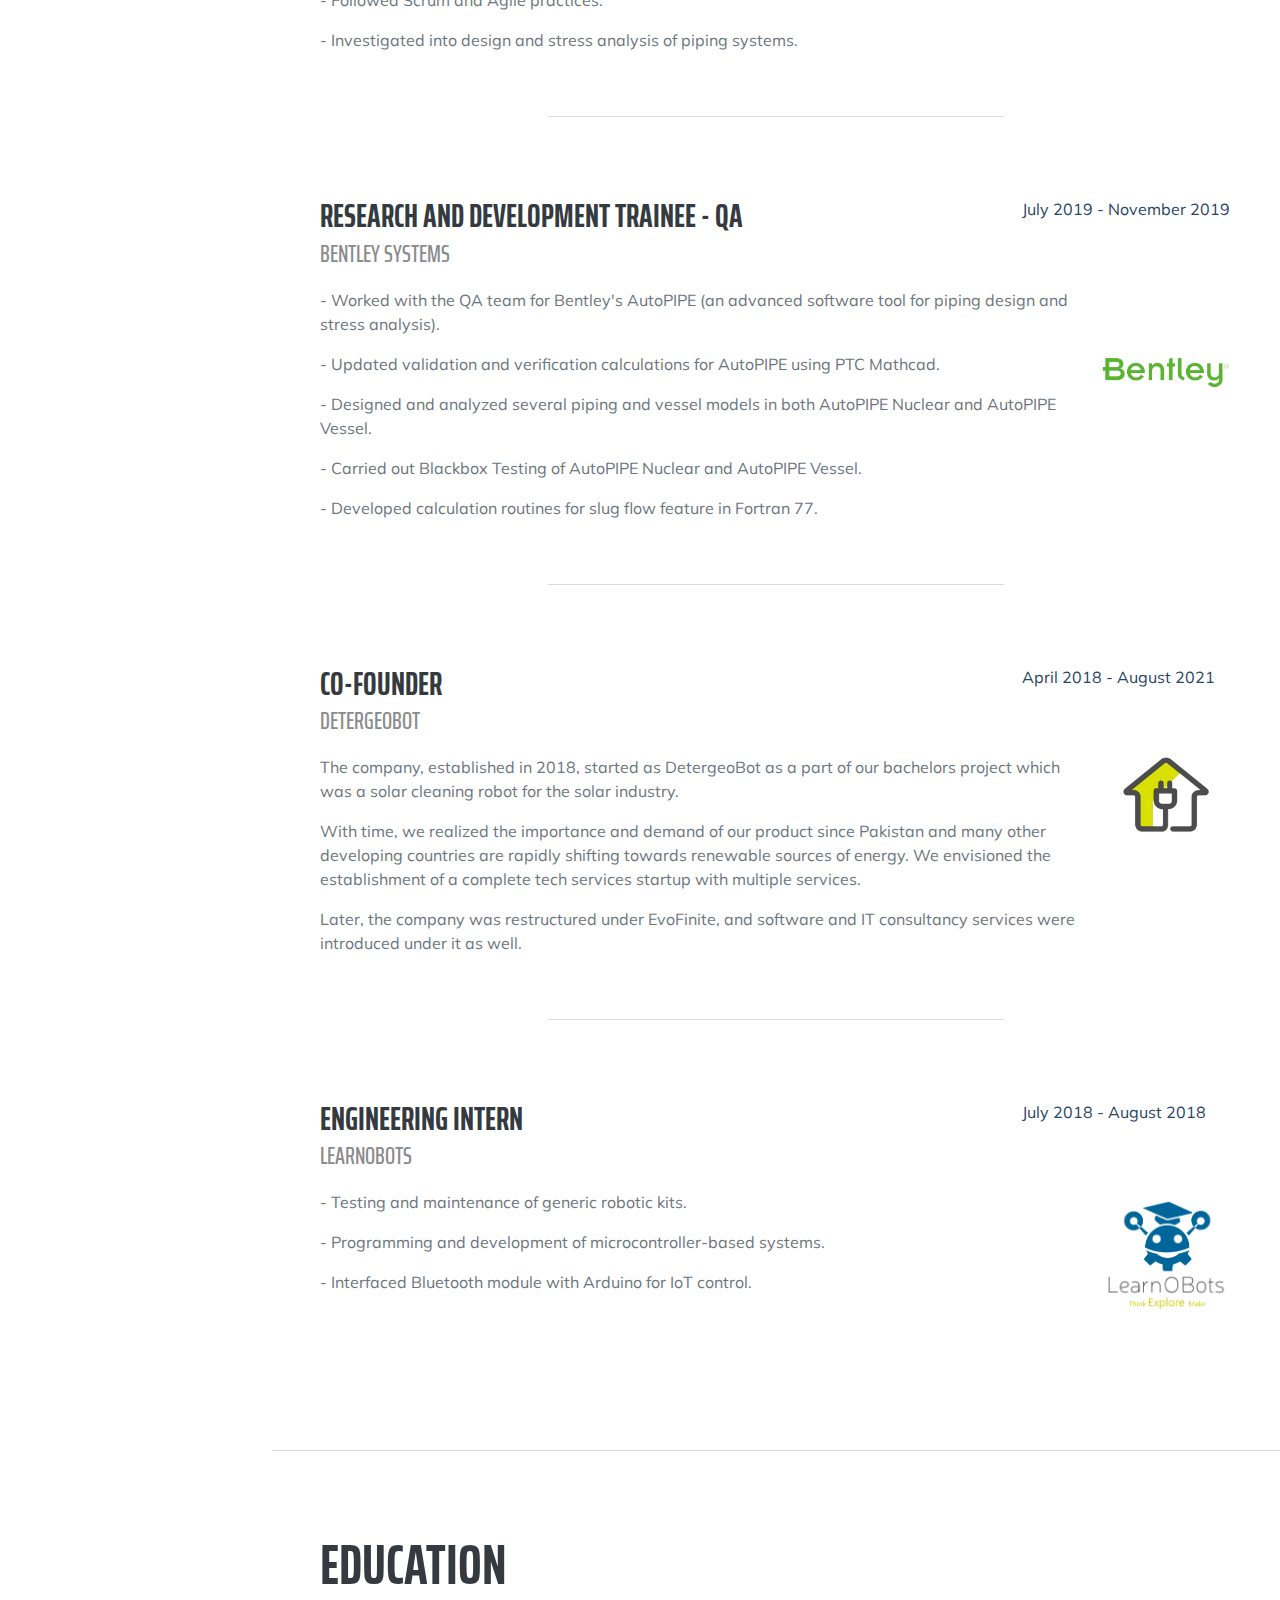
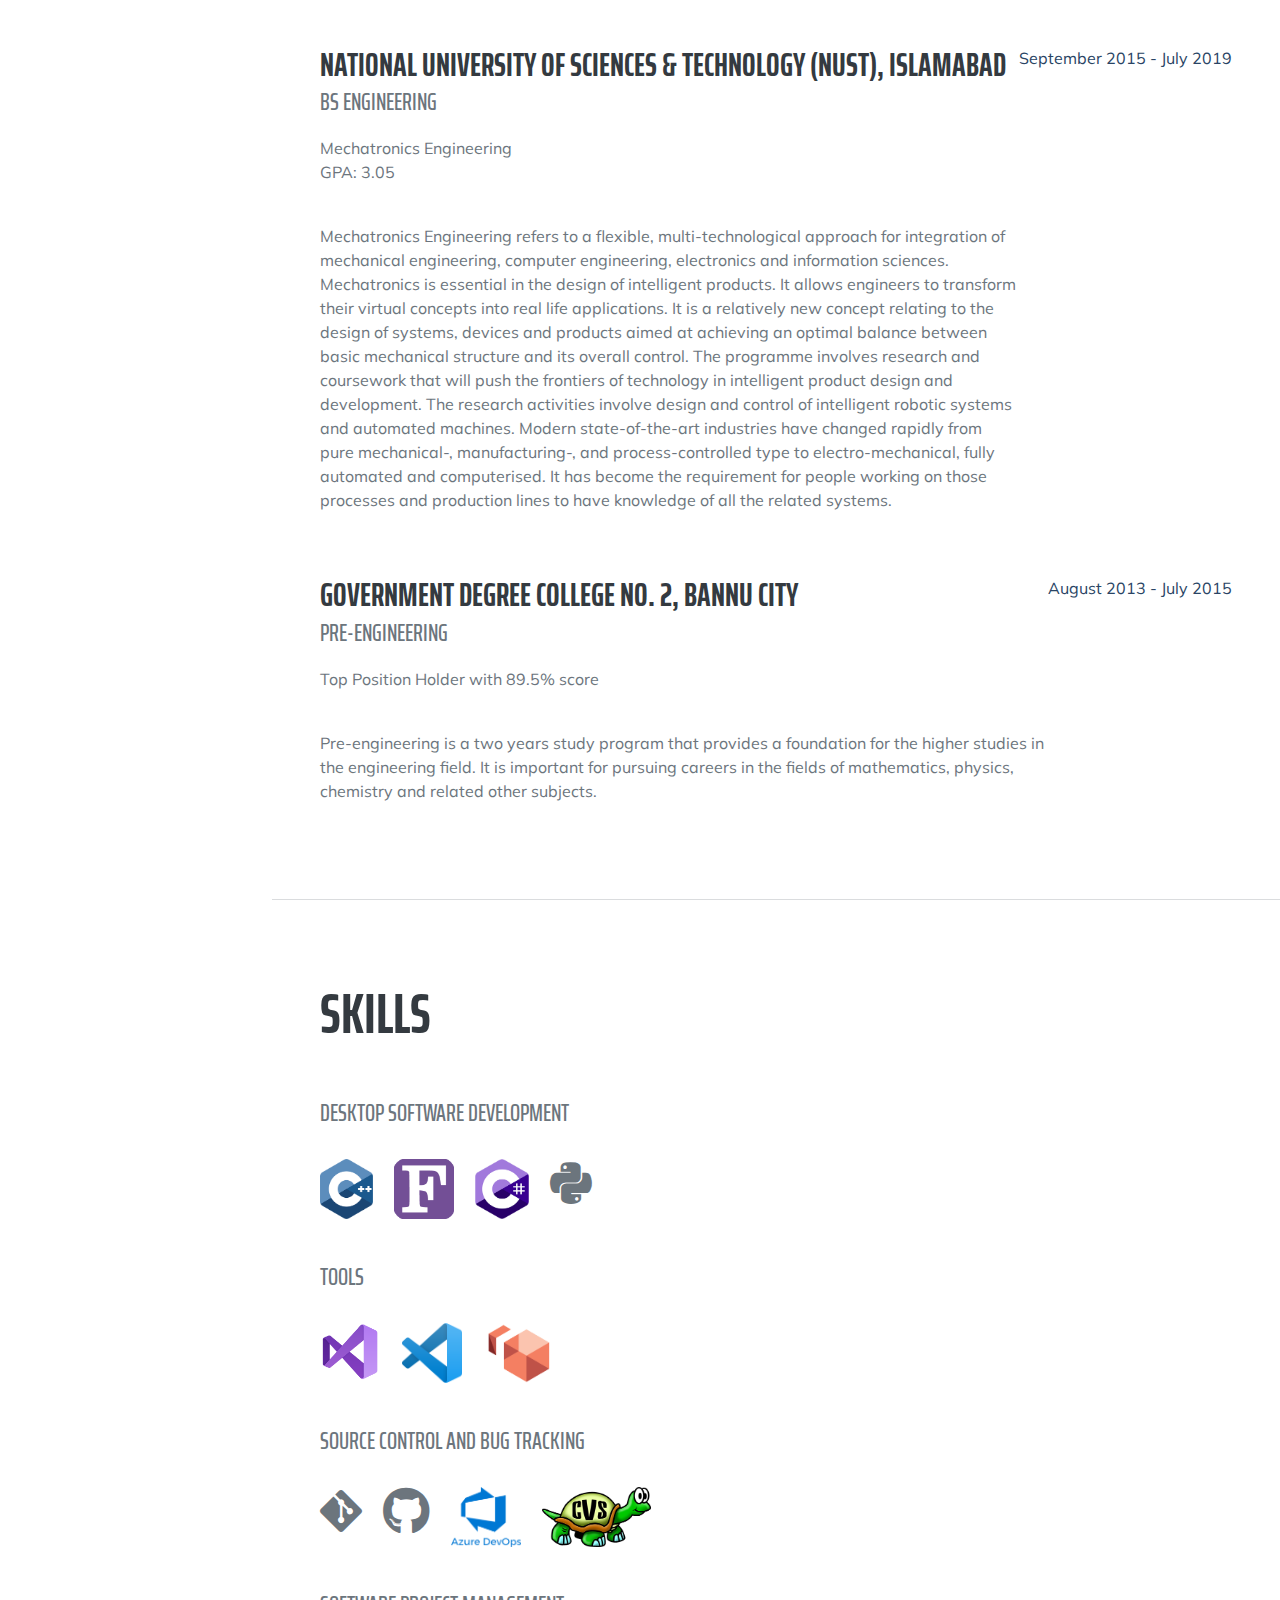
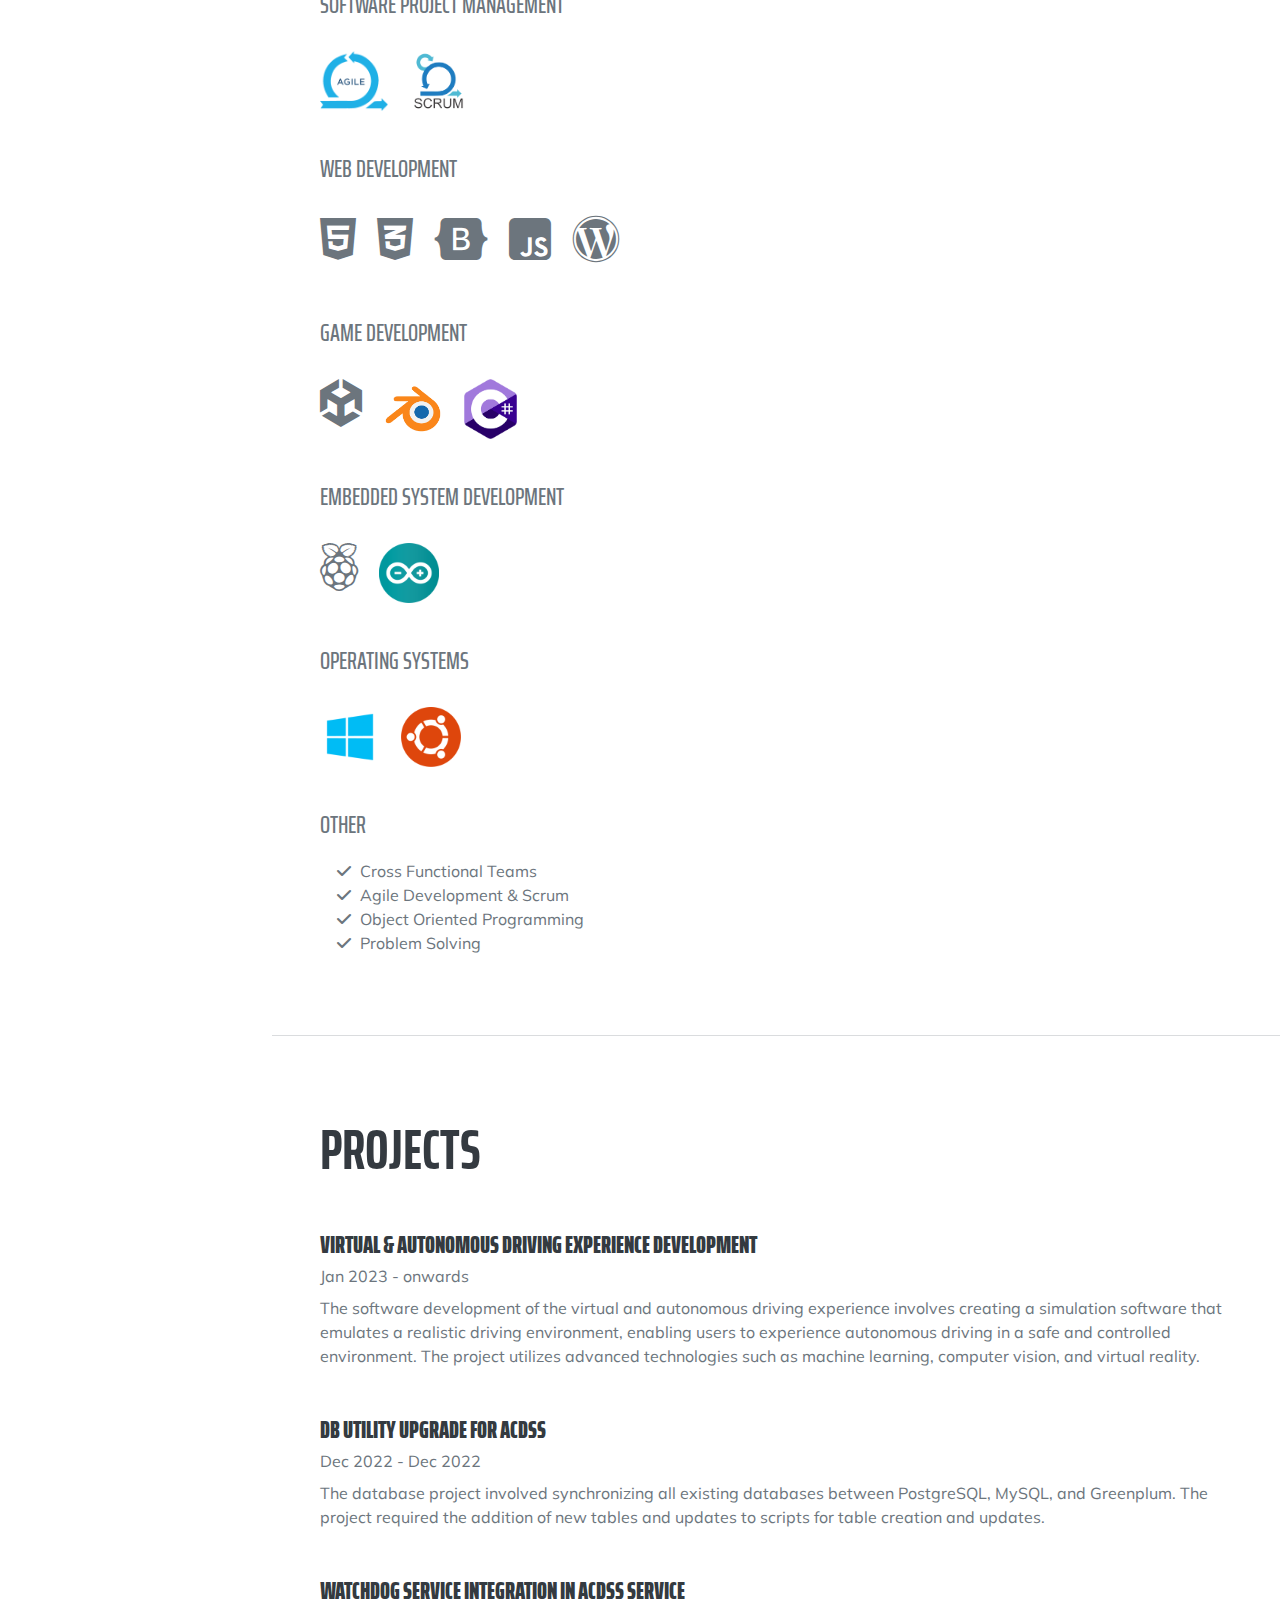
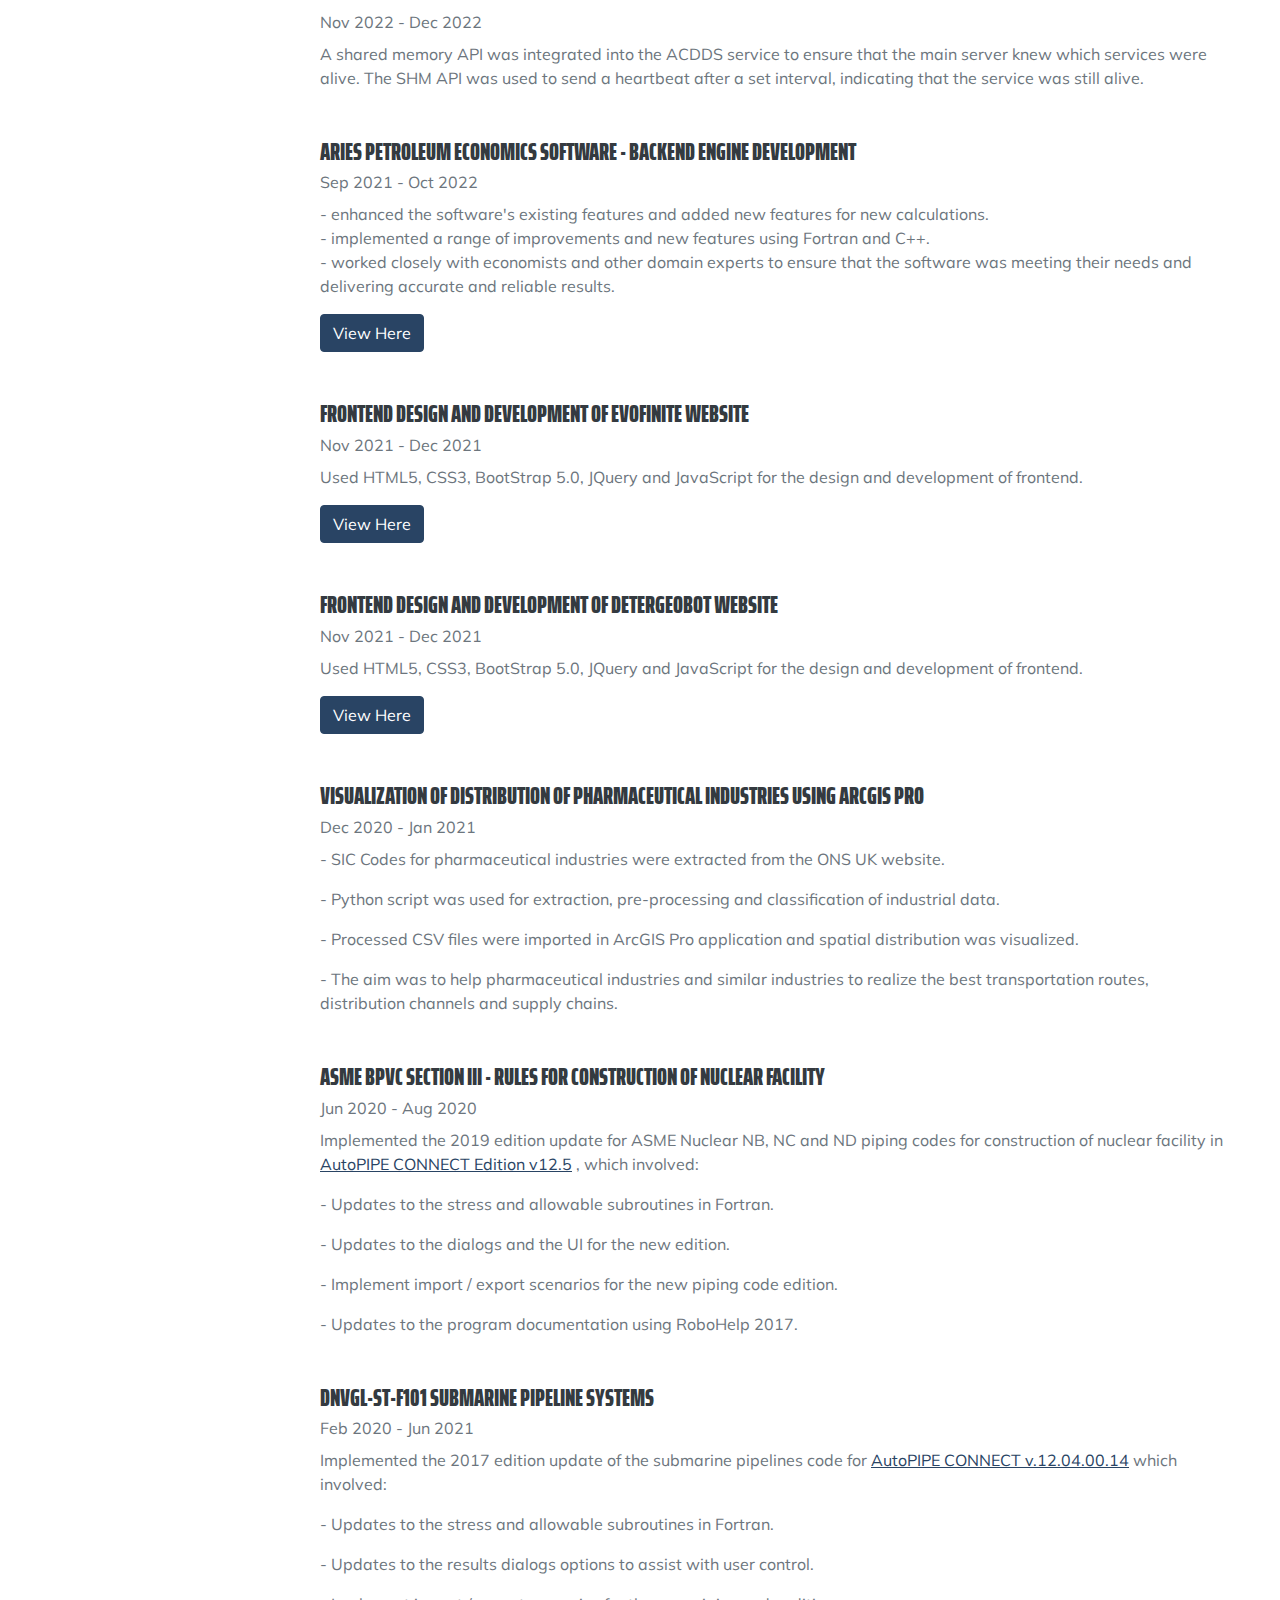
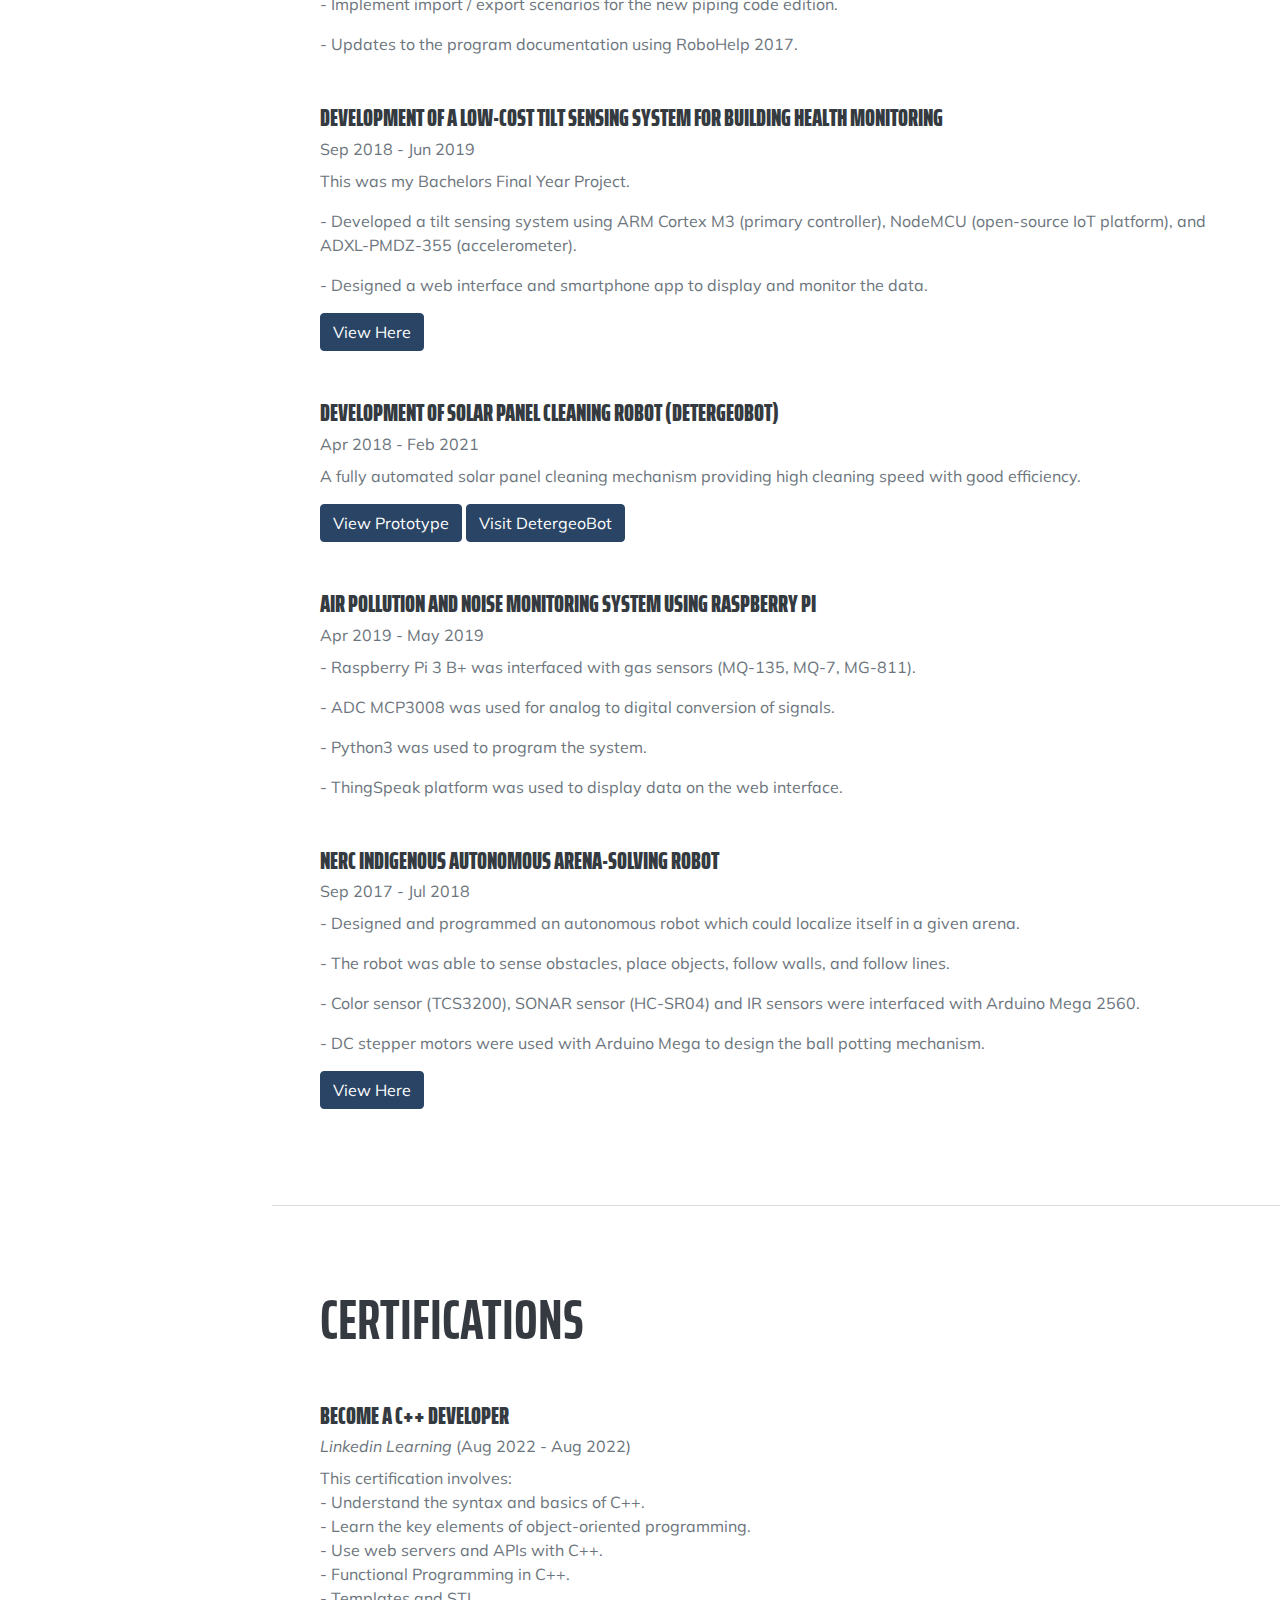
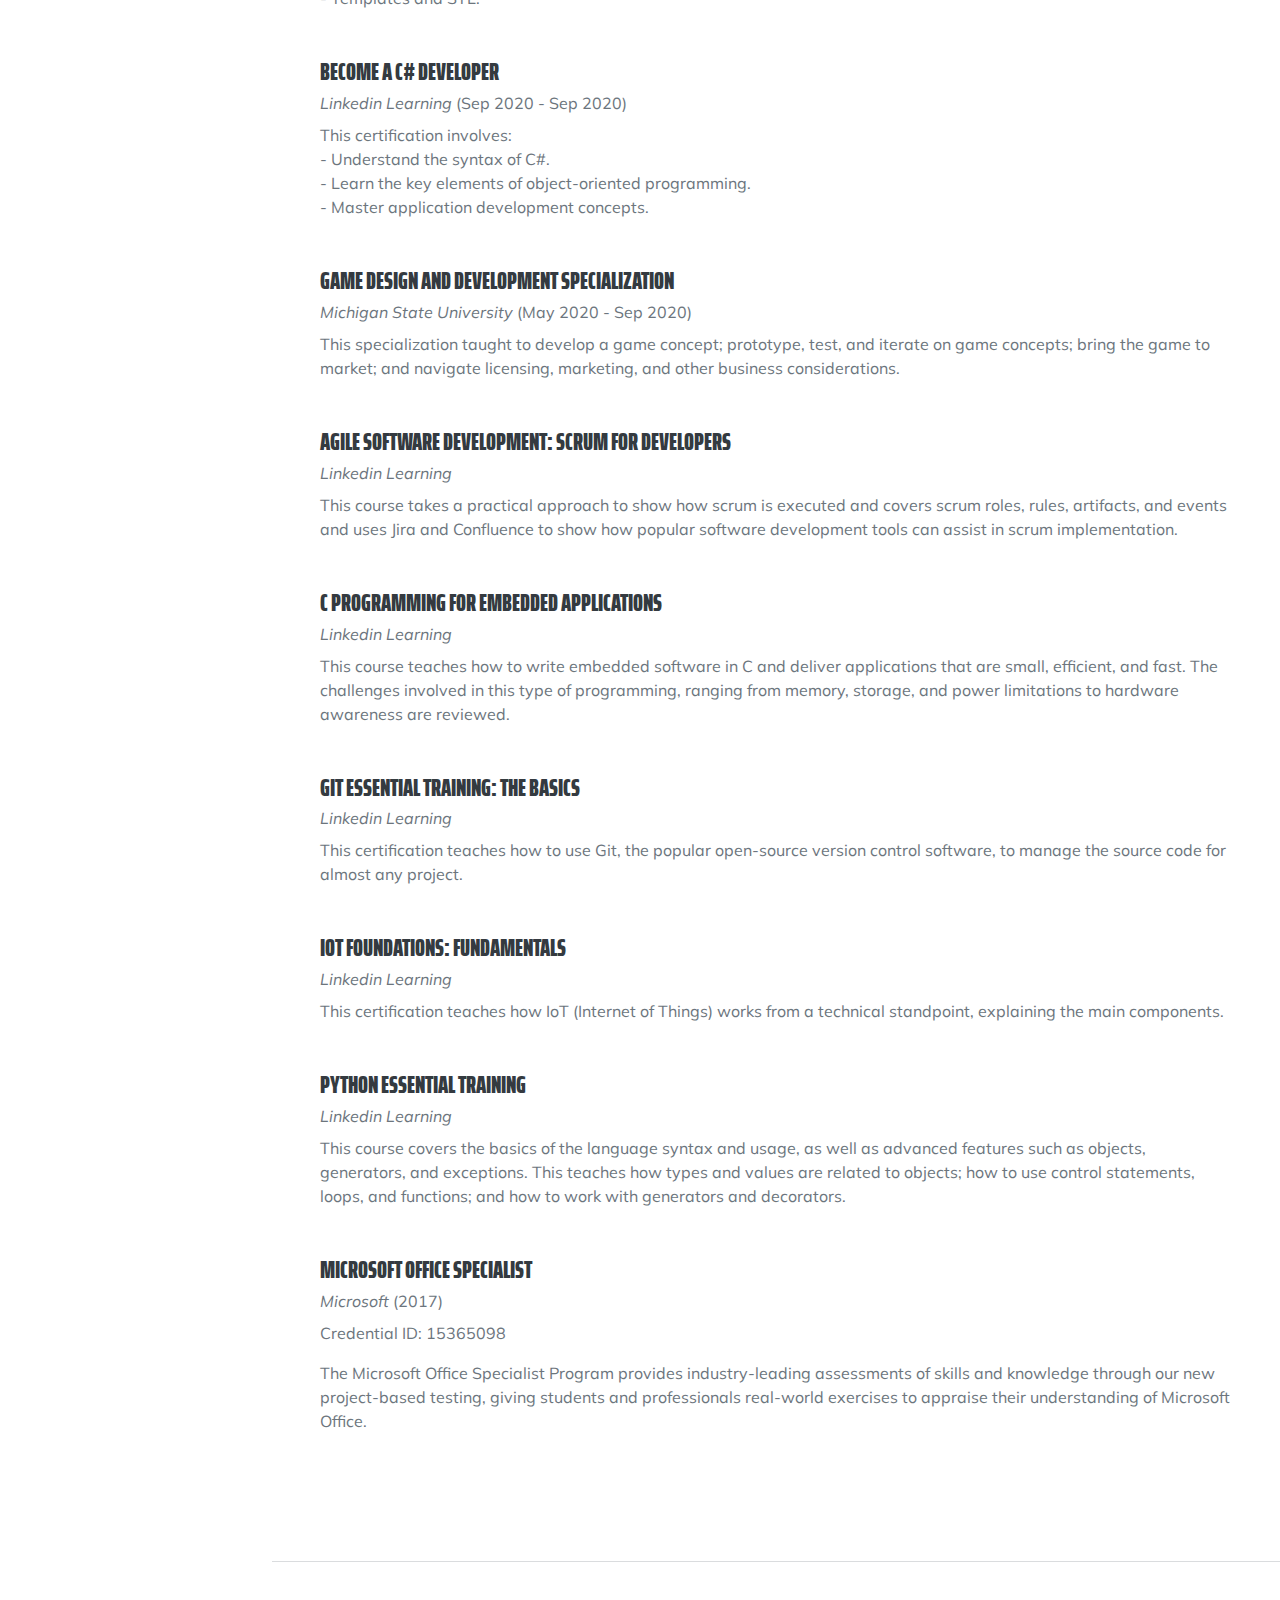
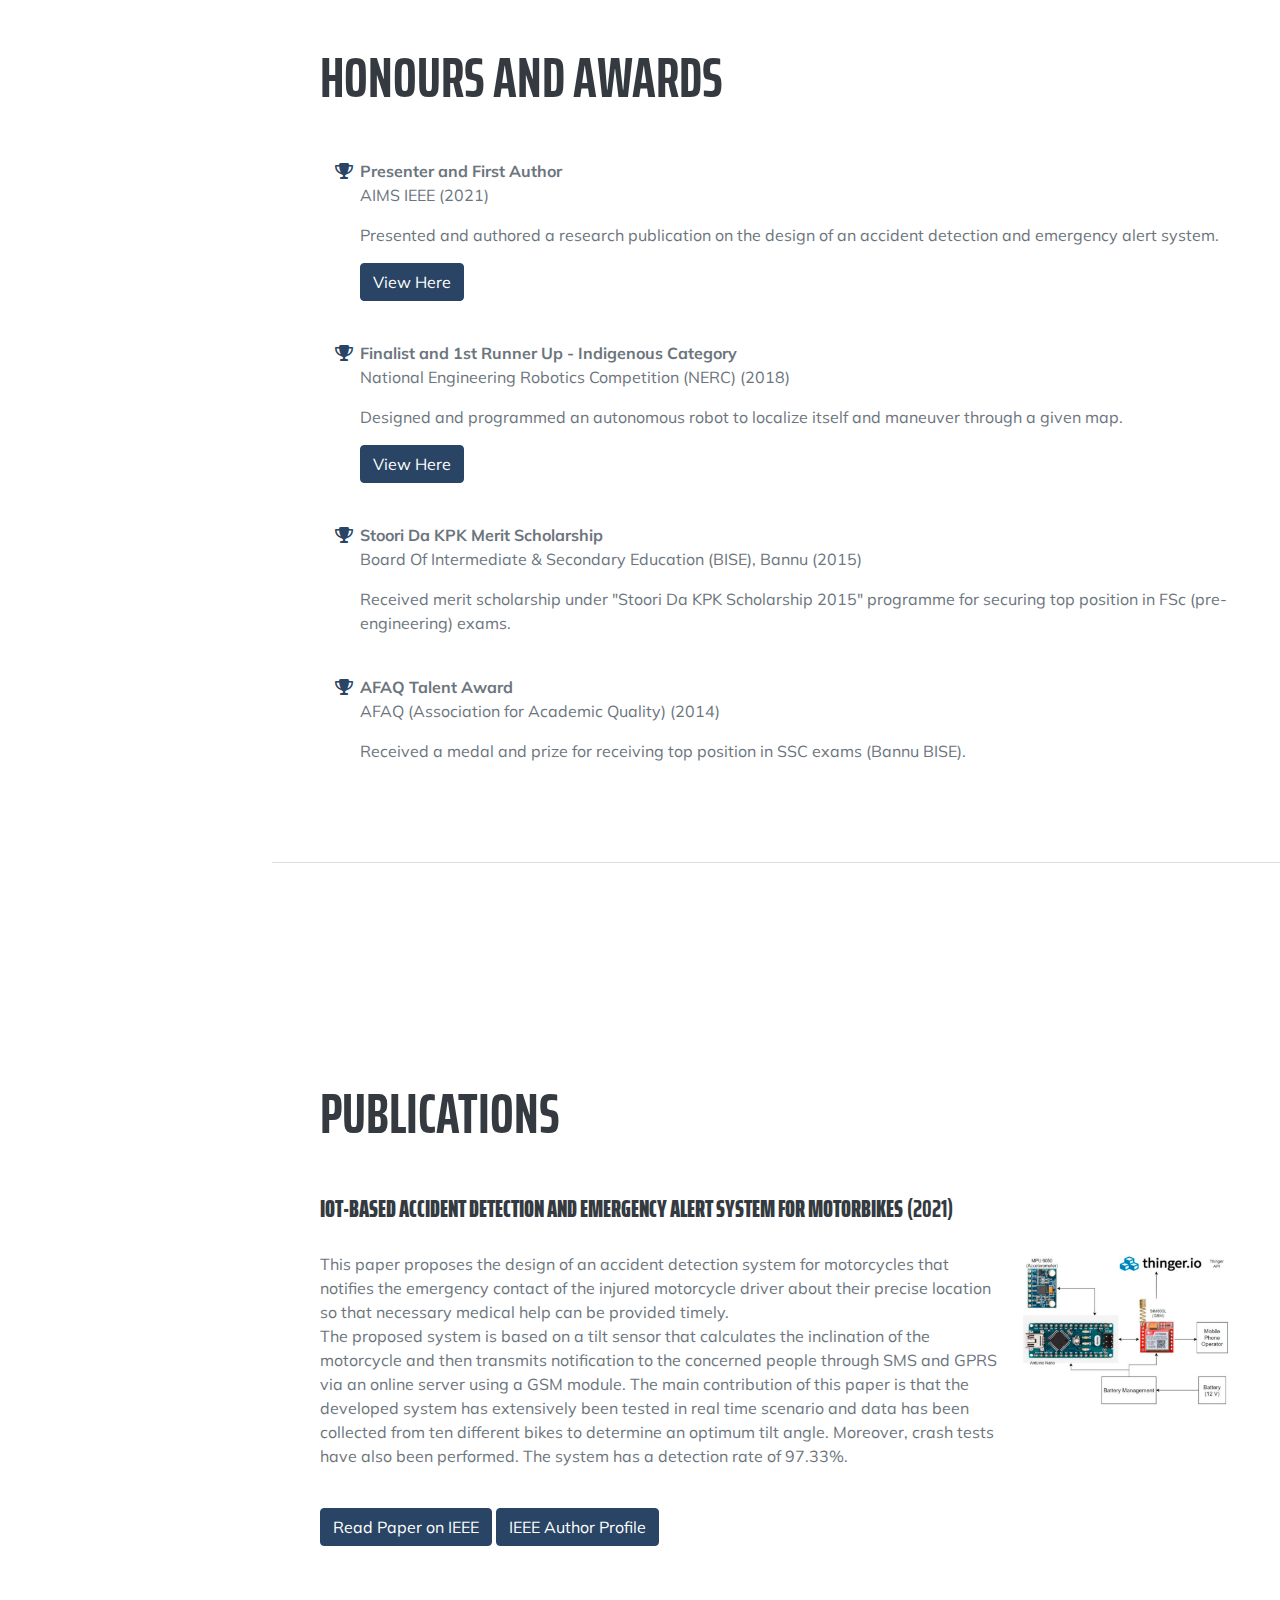
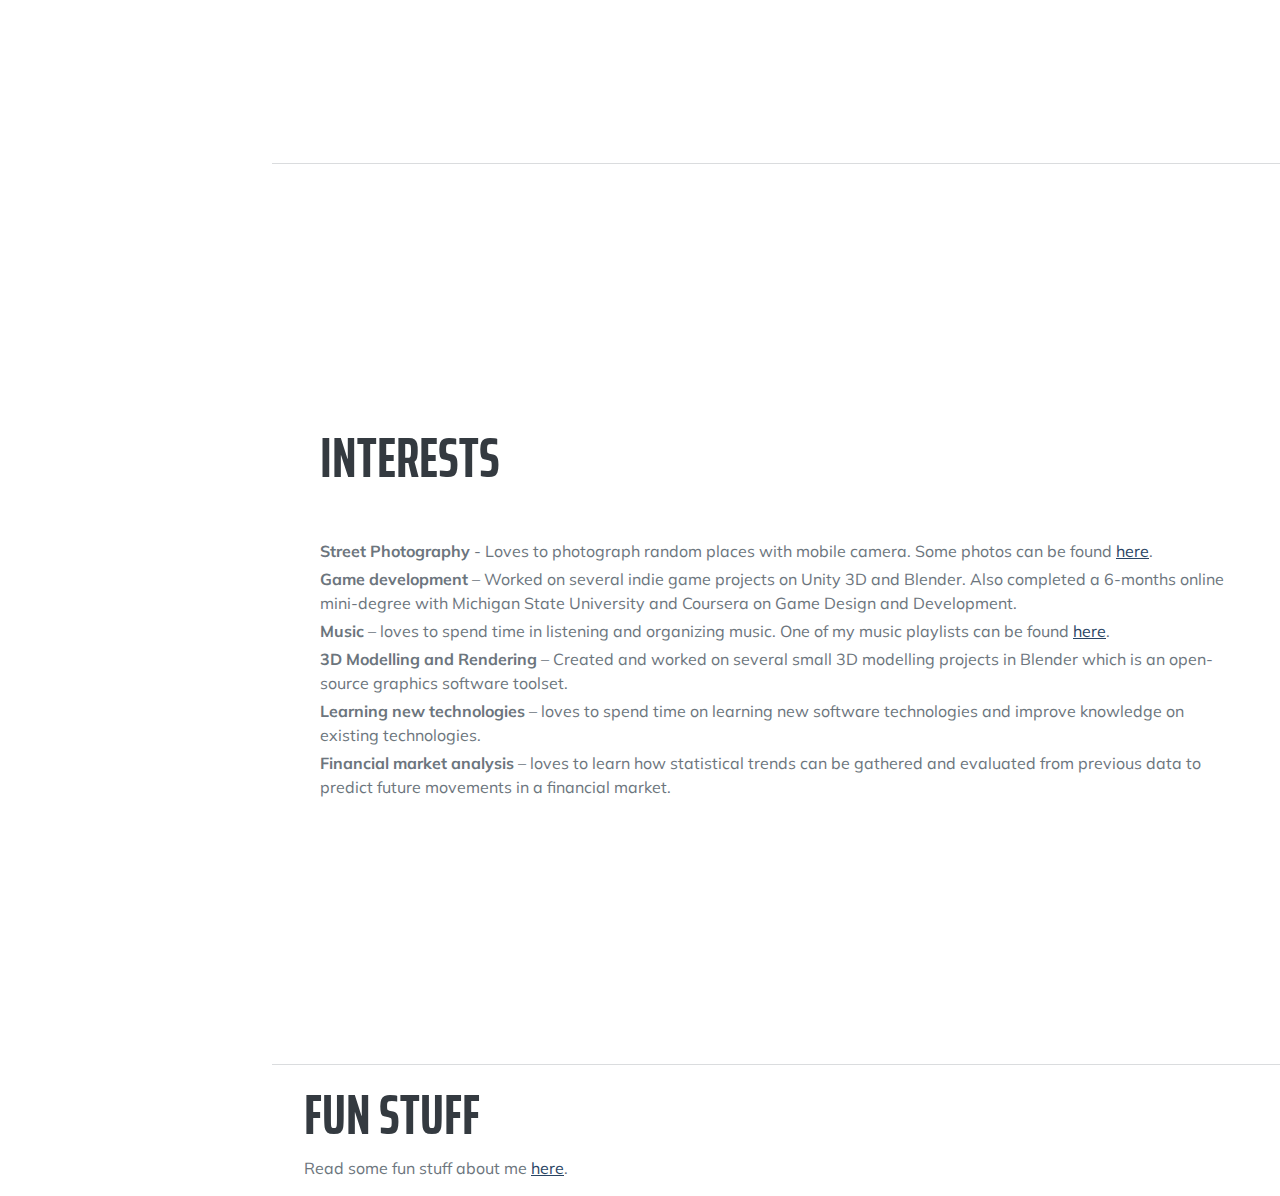
==== commit f0f91be5: "Modifies project and summary" ====
--- a/index.html
+++ b/index.html
@@ -60,11 +60,13 @@
                     <p class="mb-0"><i class="fas fa-envelope"></i> <a
                             href="mailto:saad.rehman@evofinite.com">saad.rehman@evofinite.com</a></p>
                 </div>
-                <p class="lead mb-5">Software engineer with strong foundation and experience in C++ development for
-                    multinational companies.
-                    With a strong foundation in technology and problem-solving, dedicated to delivering high-quality
-                    code and constantly improving my skills.
-                    Enjoys collaborating with team members and tackling complex projects. Took part in NERC'18 to build
+                <p class="lead mb-5">As a software engineer, I specialize in C++ development and
+                    have several years of experience working with renowned companies.
+                    My expertise lies in creating robust and scalable solutions using C++, and I am also proficient in Fortran and C#.
+                    I am always eager to learn new technologies and tools that can improve the quality and efficiency of my work.<br>
+                    I have a strong track record of delivering high-quality software solutions, and I strive to exceed expectations by
+                    staying up-to-date with the latest industry trends and best practices.
+                    I enjoy collaborating with team members and tackling complex projects. Took part in NERC'18 to build
                     and program an autonomous robot.</p>
                 <div class="social-icons">
                     <a class="social-icon" href="https://www.linkedin.com/in/saadurr/" target="_blank"><i
@@ -84,7 +86,7 @@
         <section class="resume-section" id="experience">
             <div class="resume-section-content">
                 <h2 class="mb-5">Experience</h2>
-                
+
                 <div class="row mb-5">
                     <div class="col-md-9">
                         <h3 class="mb-0">Software Engineer, Autonomous Driving </h3>
@@ -459,6 +461,44 @@
         <section class="resume-section" id="projects">
             <div class="resume-section-content">
                 <h2 class="mb-5">Projects</h2>
+
+                <div class="mb-5">
+                    <h4 class="mb-1"><strong>Virtual & Autonomous Driving Experience Development</strong></h4>
+                    <p class="mb-2">Jan 2023 - onwards</p>
+                    <p>The software development of the virtual and autonomous driving experience involves creating a simulation software
+                        that emulates a realistic driving environment, enabling users to experience autonomous driving in a safe and
+                        controlled environment.
+                        The project utilizes advanced technologies such as machine learning, computer vision, and virtual reality.
+                    </p>
+                </div>
+
+                <div class="mb-5">
+                    <h4 class="mb-1"><strong>DB Utility Upgrade for ACDSS</strong></h4>
+                    <p class="mb-2">Dec 2022 - Dec 2022</p>
+                    <p>The database project involved synchronizing all existing databases between PostgreSQL, MySQL, and Greenplum.
+                        The project required the addition of new tables and updates to scripts for table creation and updates.
+                    </p>
+                </div>
+
+                <div class="mb-5">
+                    <h4 class="mb-1"><strong>Watchdog Service Integration in ACDSS service</strong></h4>
+                    <p class="mb-2">Nov 2022 - Dec 2022</p>
+                    <p>A shared memory API was integrated into the ACDDS service to ensure that the main server knew which services were alive.
+                    The SHM API was used to send a heartbeat after a set interval, indicating that the service was still alive.
+                    </p>
+                </div>
+
+                <div class="mb-5">
+                    <h4 class="mb-1"><strong>ARIES Petroleum Economics Software - Backend Engine Development</strong></h4>
+                    <p class="mb-2">Sep 2021 - Oct 2022</p>
+                    <p>- enhanced the software's existing features and added new features for new calculations.<br>
+                        - implemented a range of improvements and new features using Fortran and C++.<br>
+                        - worked closely with economists and other domain experts to ensure that the software was
+                        meeting their needs and delivering accurate and reliable results.
+                    </p>
+                    <a class="btn btn-primary" href="https://www.landmark.solutions/ARIES-Petroleum-Economics" target="_blank">View Here</a>
+                </div>
+
                 <div class="mb-5">
                     <h4 class="mb-1"><strong>Frontend Design and Development of EvoFinite Website</strong></h4>
                     <p class="mb-2">Nov 2021 - Dec 2021</p>
@@ -761,9 +801,19 @@
         <section class="resume-section" id="interests">
             <div class="resume-section-content">
                 <h2 class="mb-5">Interests</h2>
+                <p class="mb-1"><strong>Street Photography</strong>
+                    - Loves to photograph random places with mobile camera. Some photos can be found <a
+                        href="https://www.instagram.com/threesixtybysaad/">here</a>.
+                </p>
                 <p class="mb-1"><strong>Game development</strong> – Worked on several indie game projects on Unity 3D
                     and Blender. Also completed a 6-months online mini-degree with Michigan State
-                    University and Coursera on Game Design and Development.</p>
+                    University and Coursera on Game Design and Development.
+                </p>
+                <p class="mb-1"><strong>Music</strong> – loves to spend time in listening and organizing music. One of
+                    my music playlists can
+                    be found <a
+                        href="https://open.spotify.com/playlist/6bC5R5aSAt9CPNgbOQTeFo?si=fa24110a55f343d2">here</a>.
+                </p>
                 <p class="mb-1"><strong>3D Modelling and Rendering</strong> –
                     Created and worked on several small 3D modelling projects in Blender which is an open-source
                     graphics software toolset.</p>
@@ -771,15 +821,8 @@
                     software technologies and improve knowledge on existing technologies.</p>
                 <p class="mb-1"><strong>Financial market analysis</strong> – loves to learn how statistical trends can
                     be gathered and evaluated from previous data to predict future movements in a financial
-                    market.</p>
-                <p class="mb-1"><strong>Music</strong> – loves to spend time in listening and organizing music. One of
-                    my music playlists can
-                    be found <a
-                        href="https://open.spotify.com/playlist/6bC5R5aSAt9CPNgbOQTeFo?si=fa24110a55f343d2">here</a>.
+                    market.
                 </p>
-                <p class="mb-1"><strong>Street Photography</strong> –
-                    - Loves to photograph random places with mobile camera. Some photos can be found <a
-                        href="https://www.instagram.com/threesixtybysaad/">here</a>.</p>
             </div>
         </section>
 
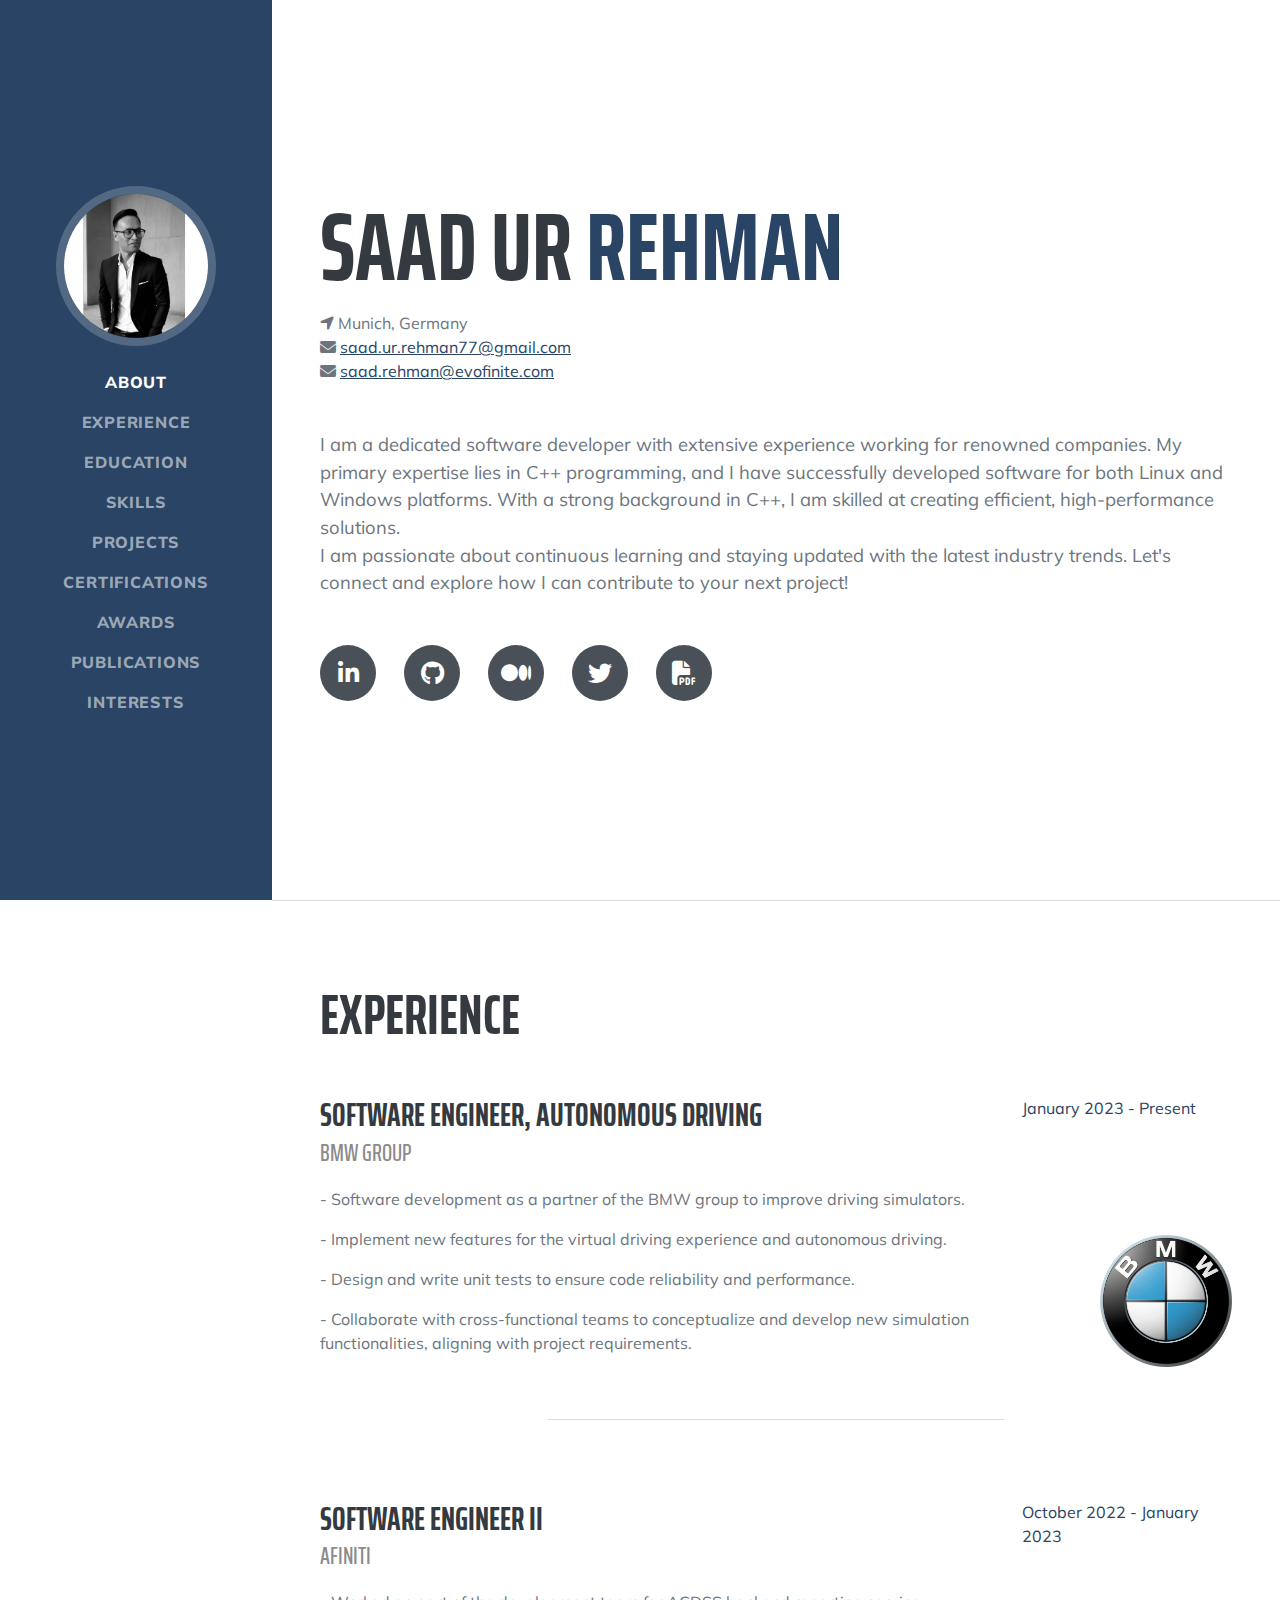
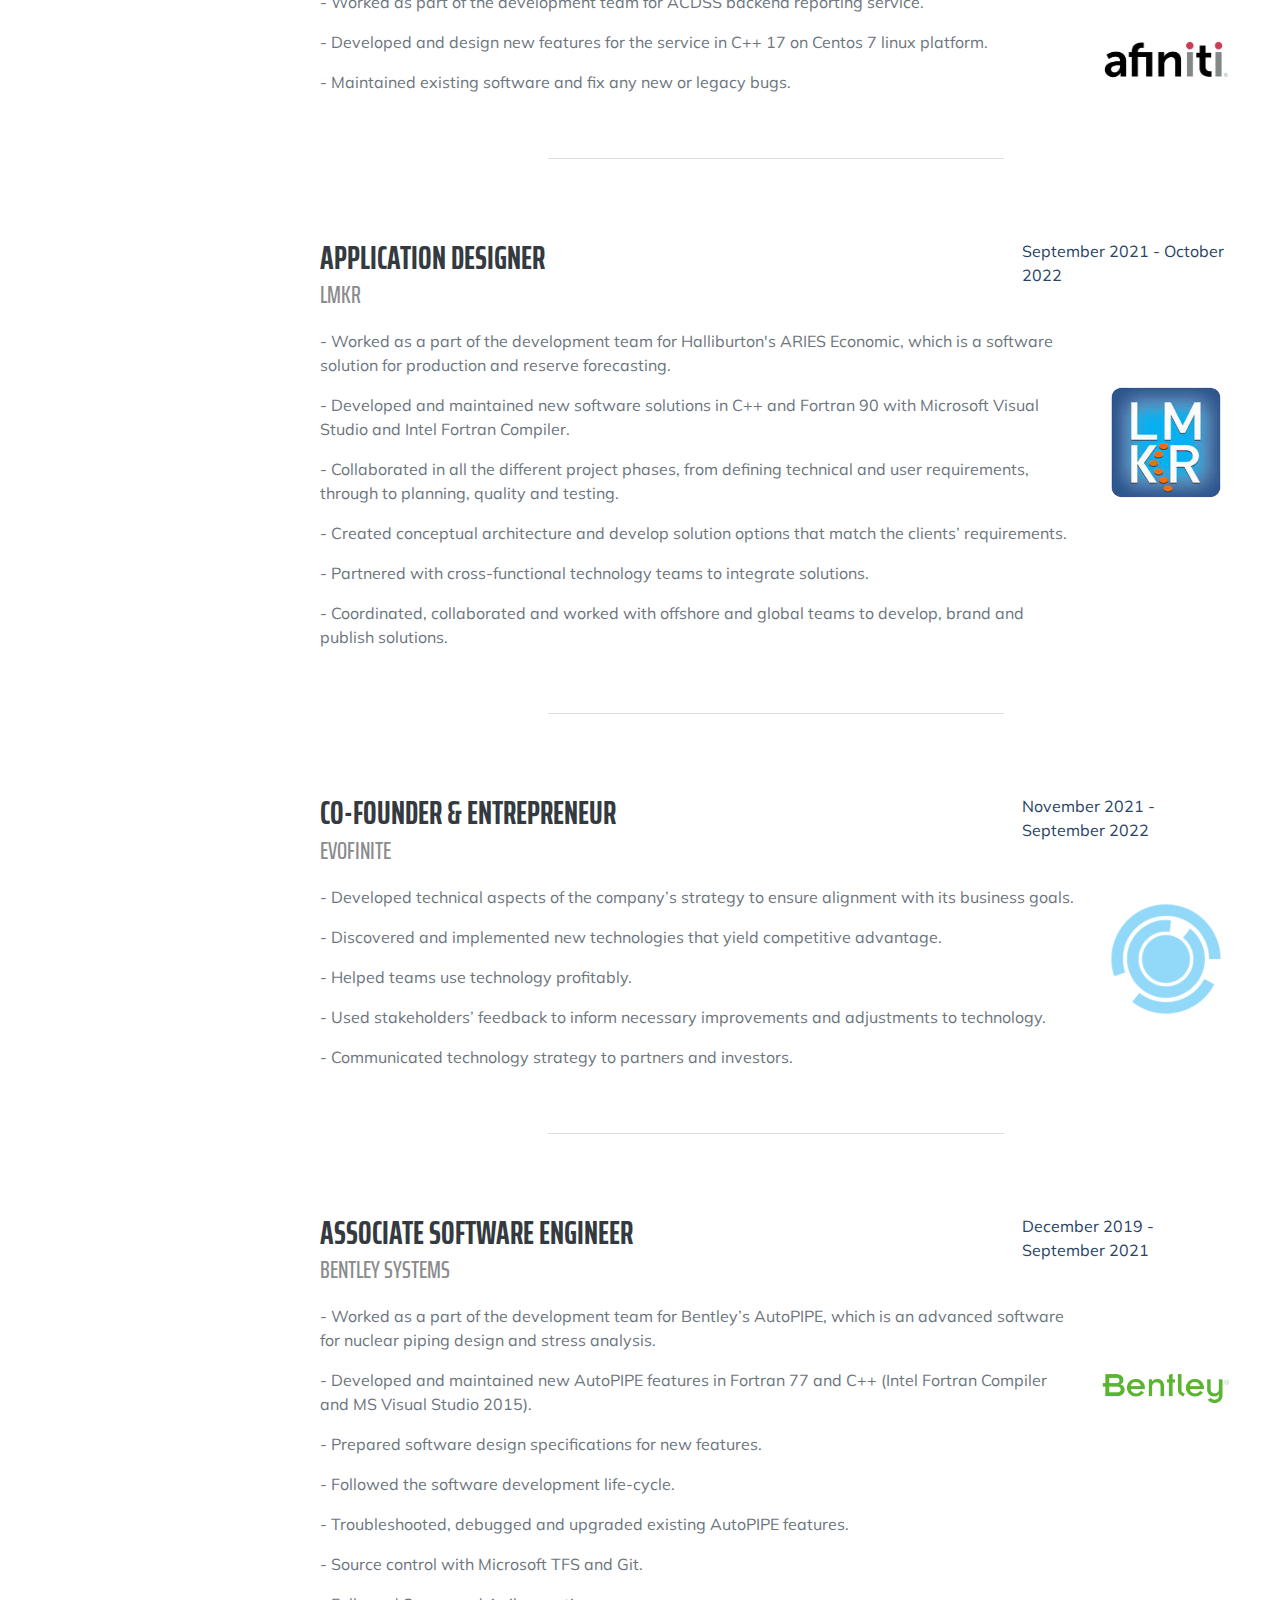
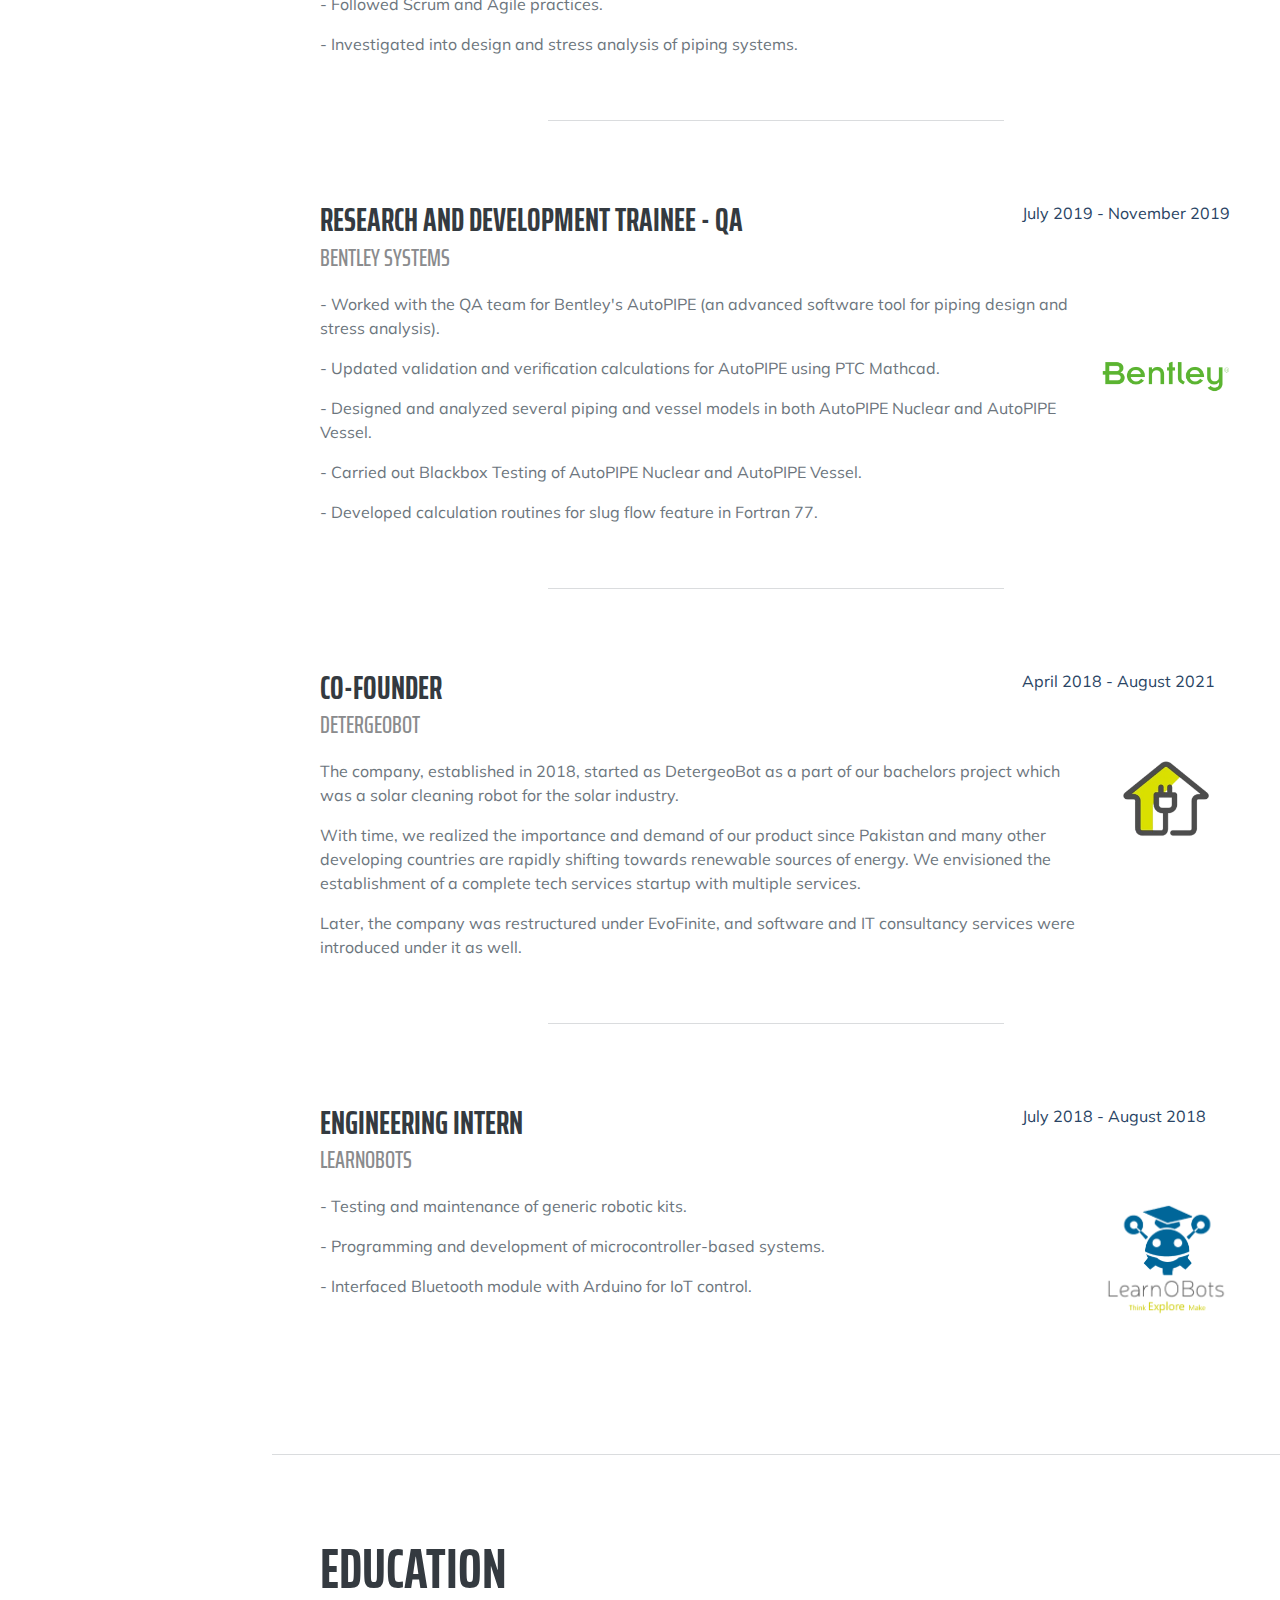
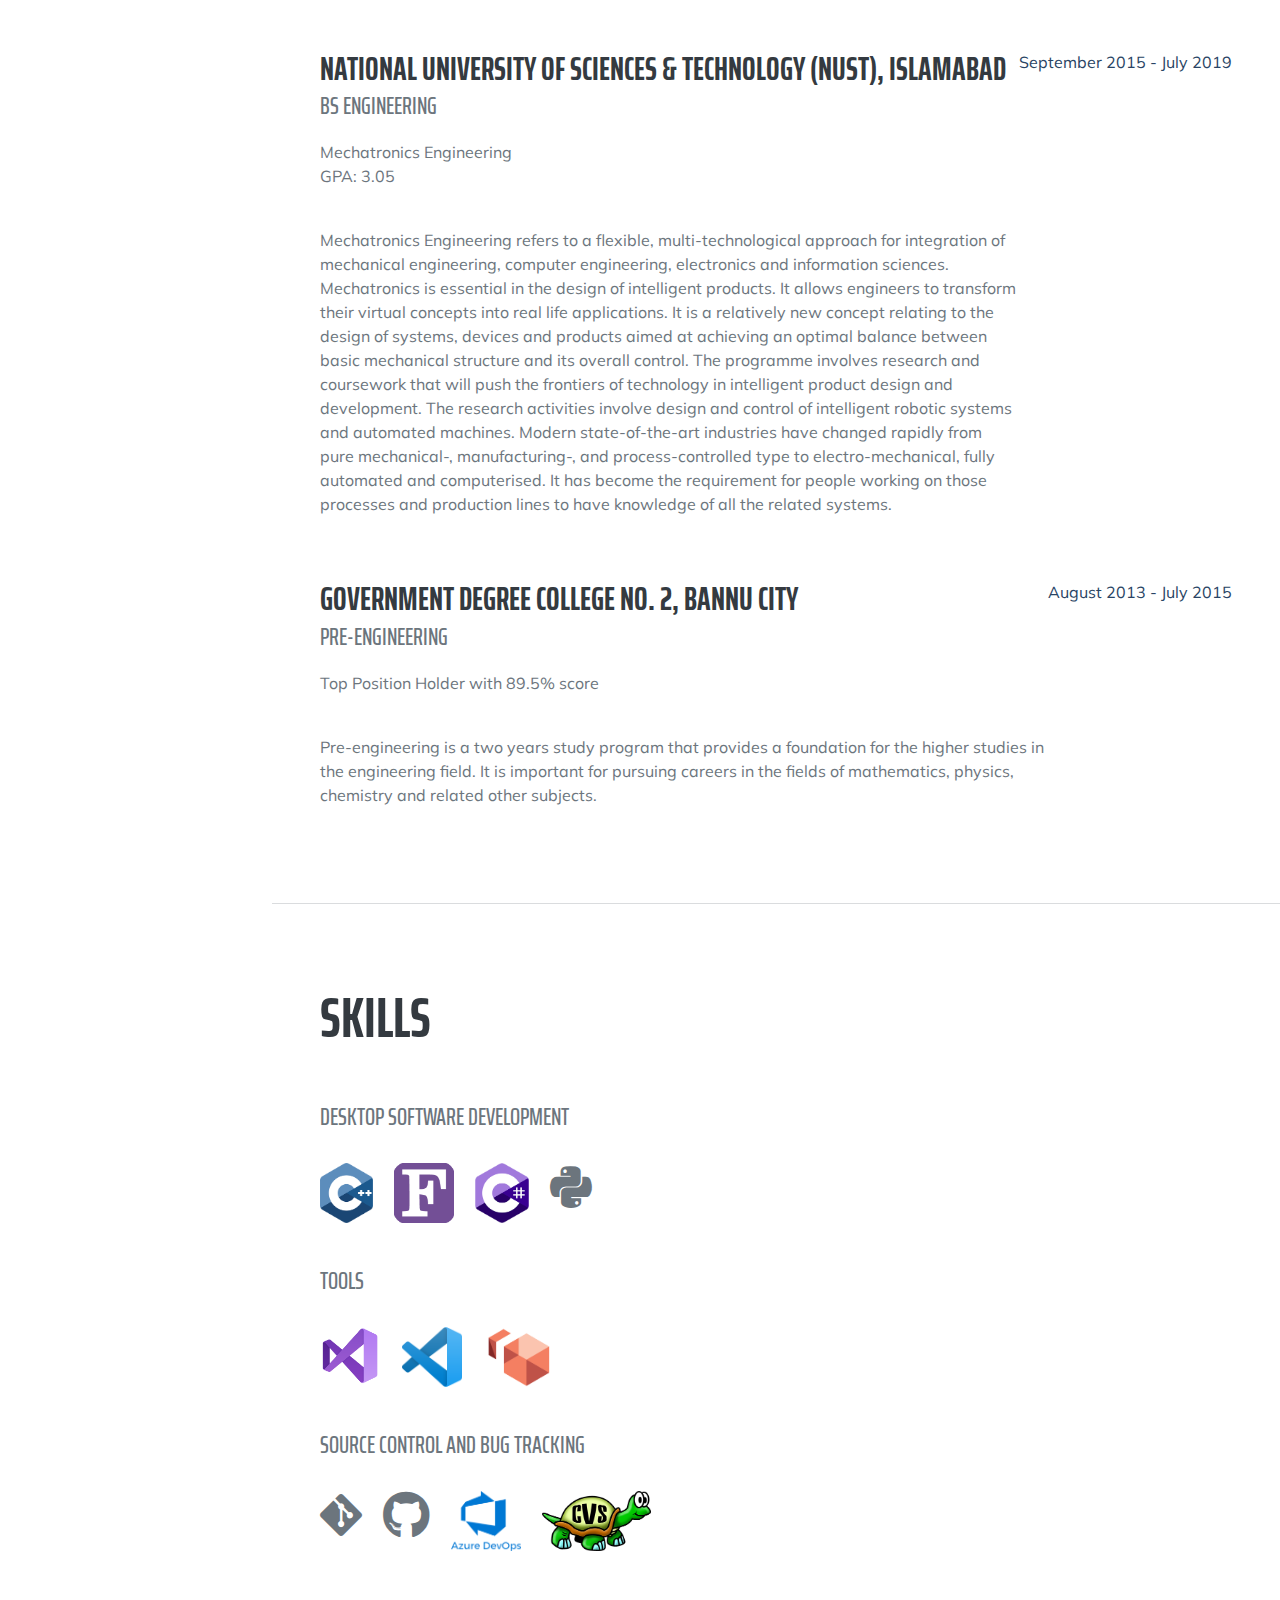
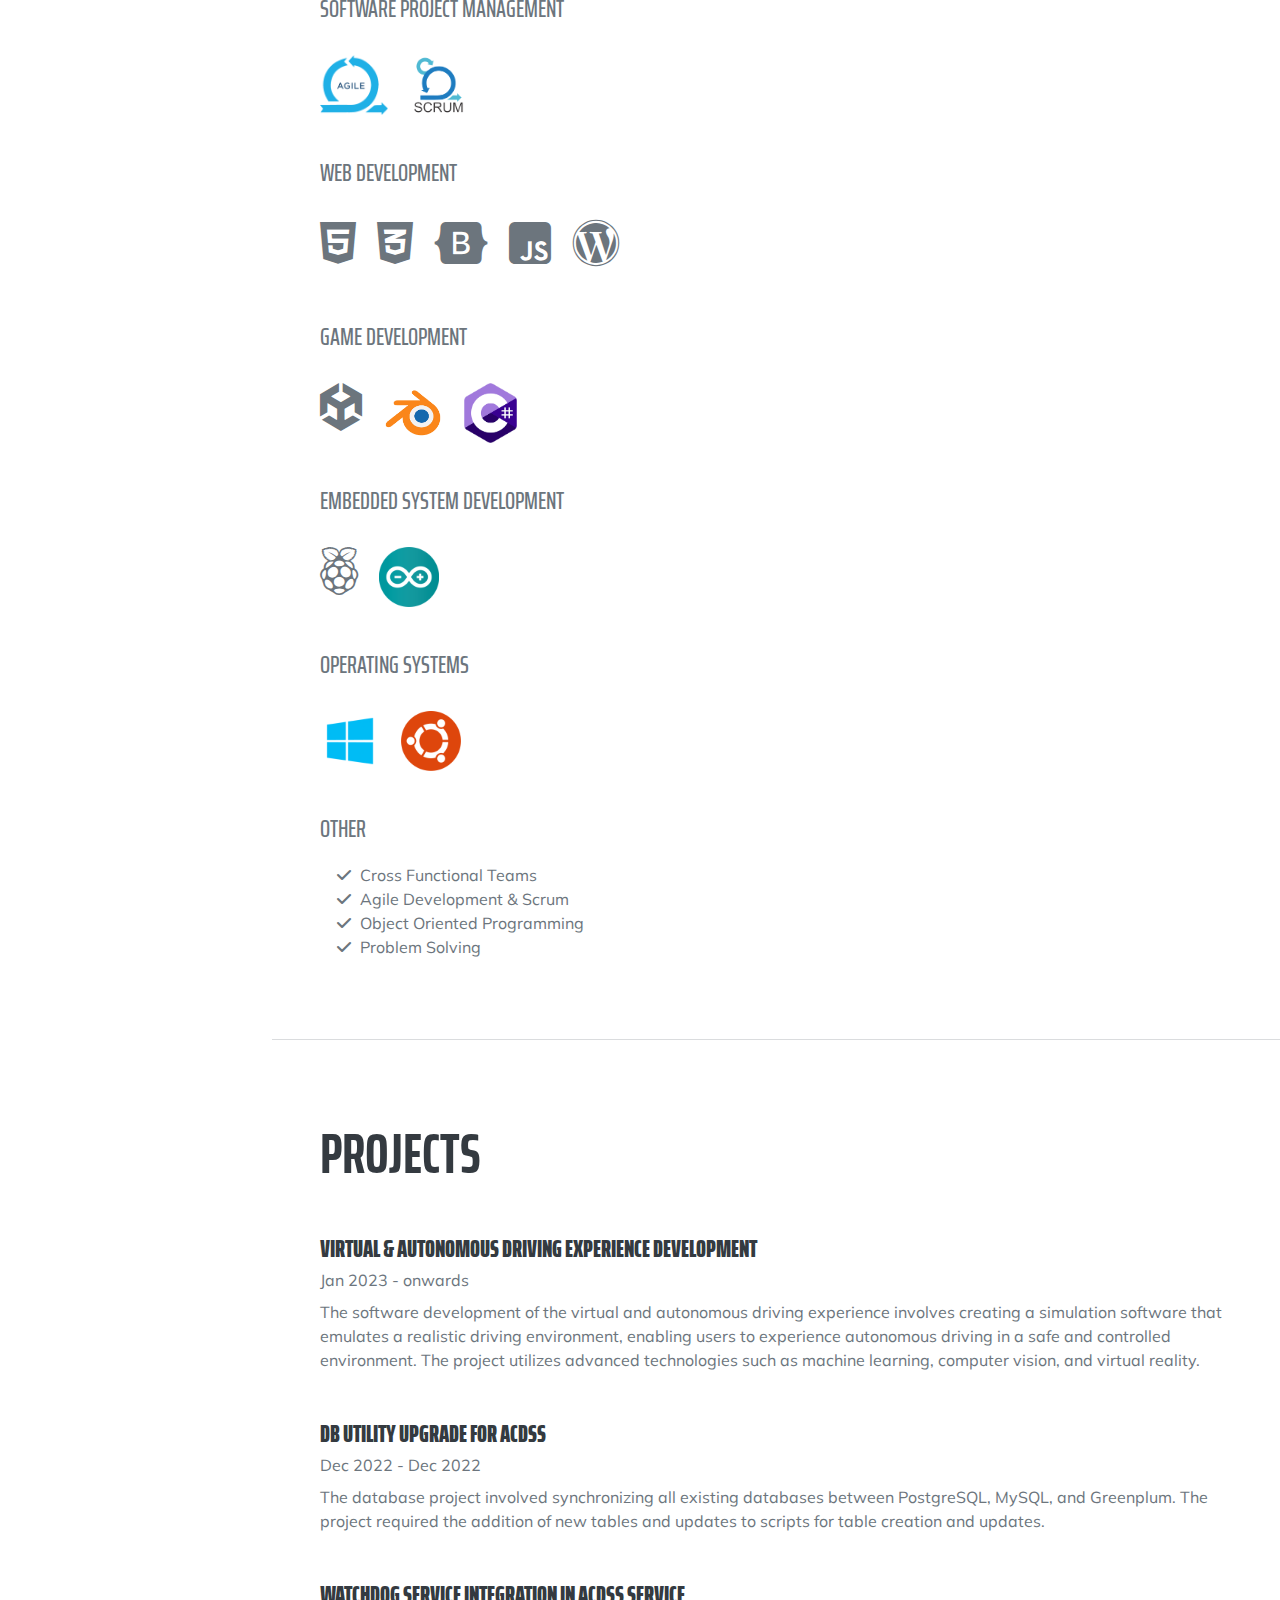
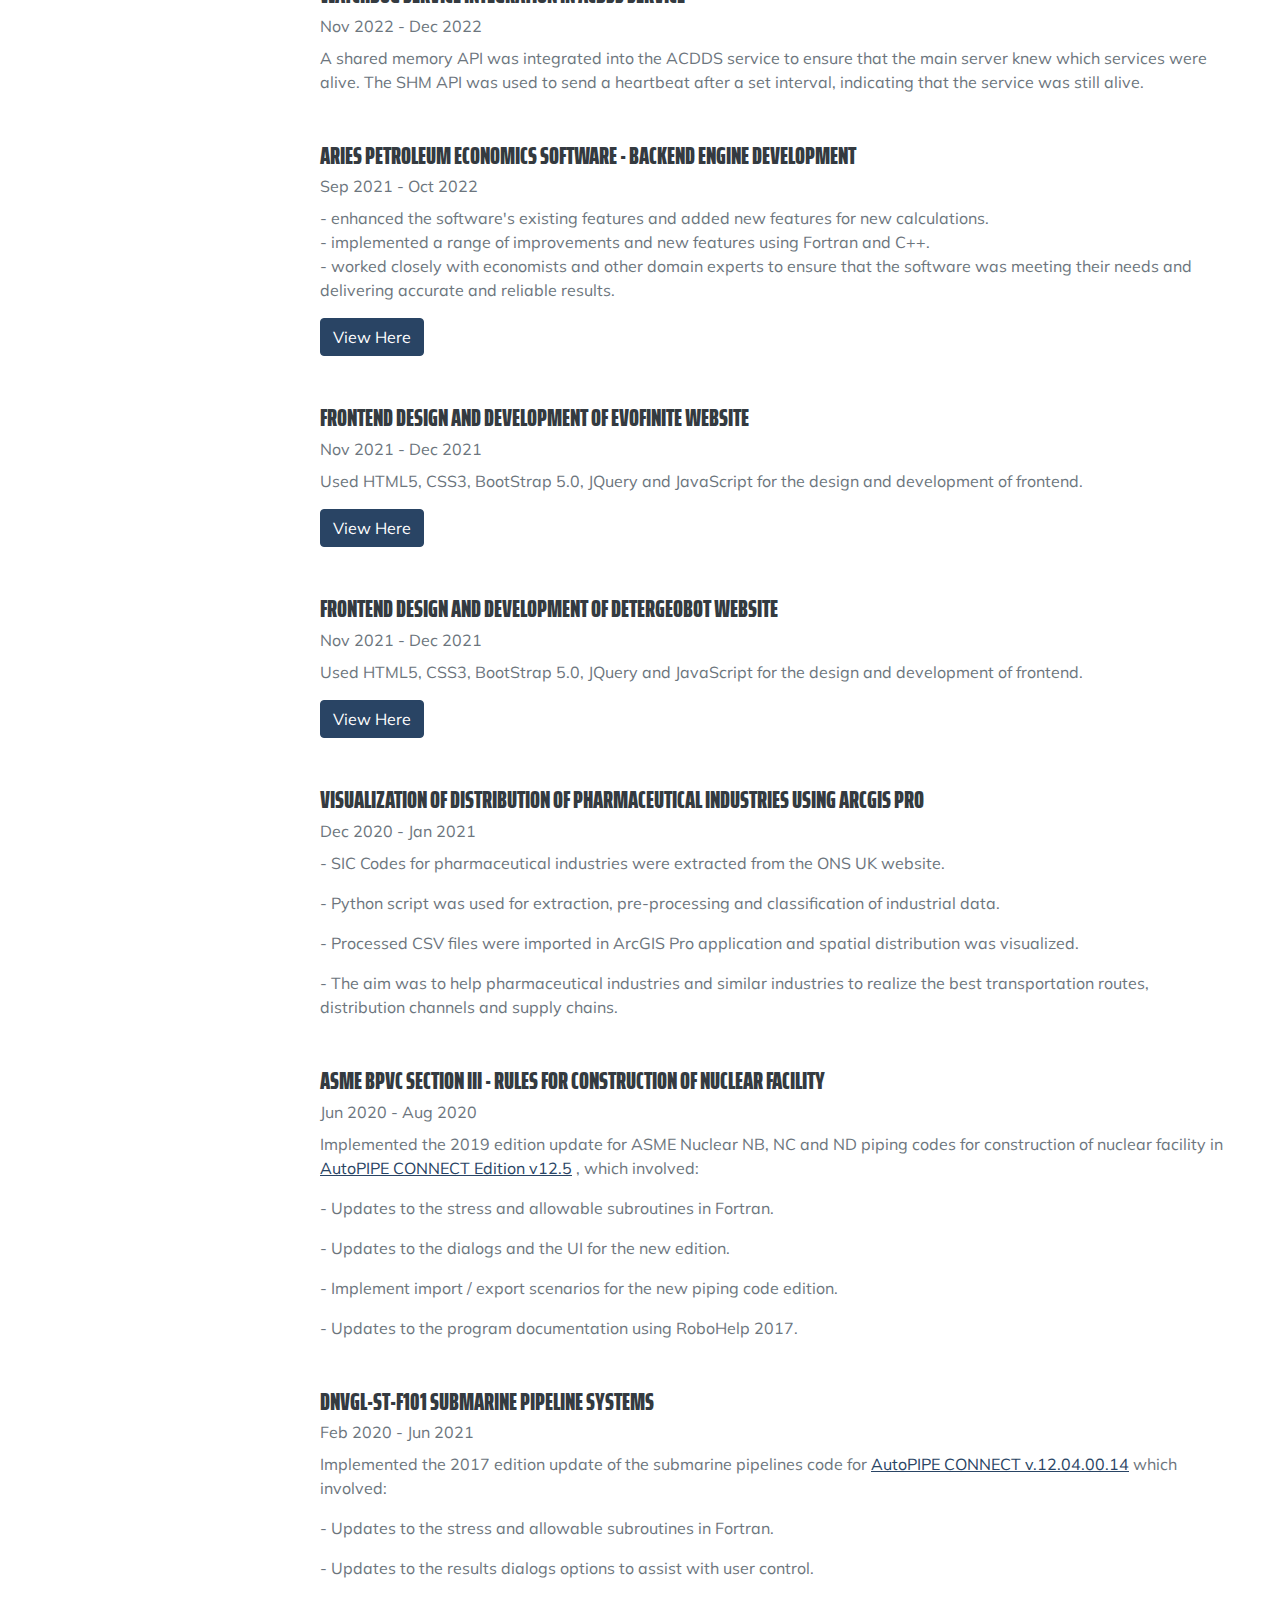
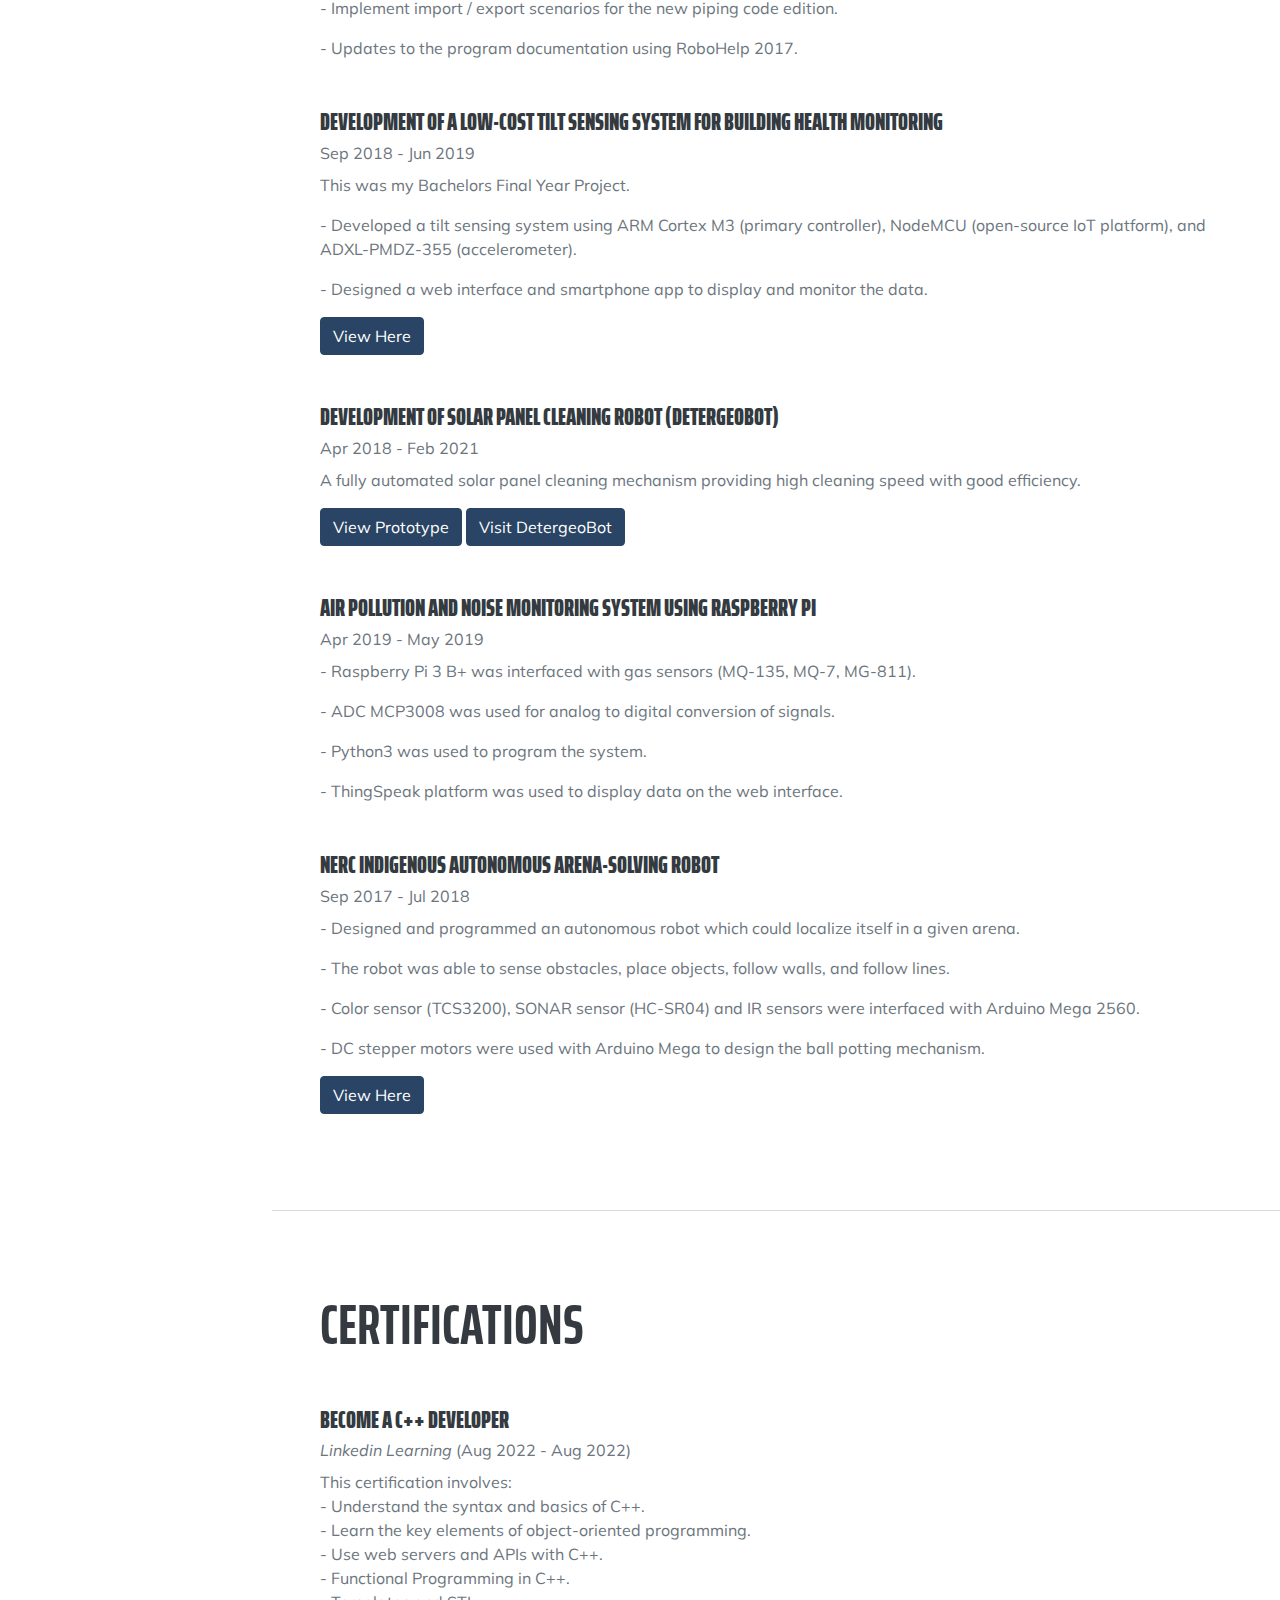
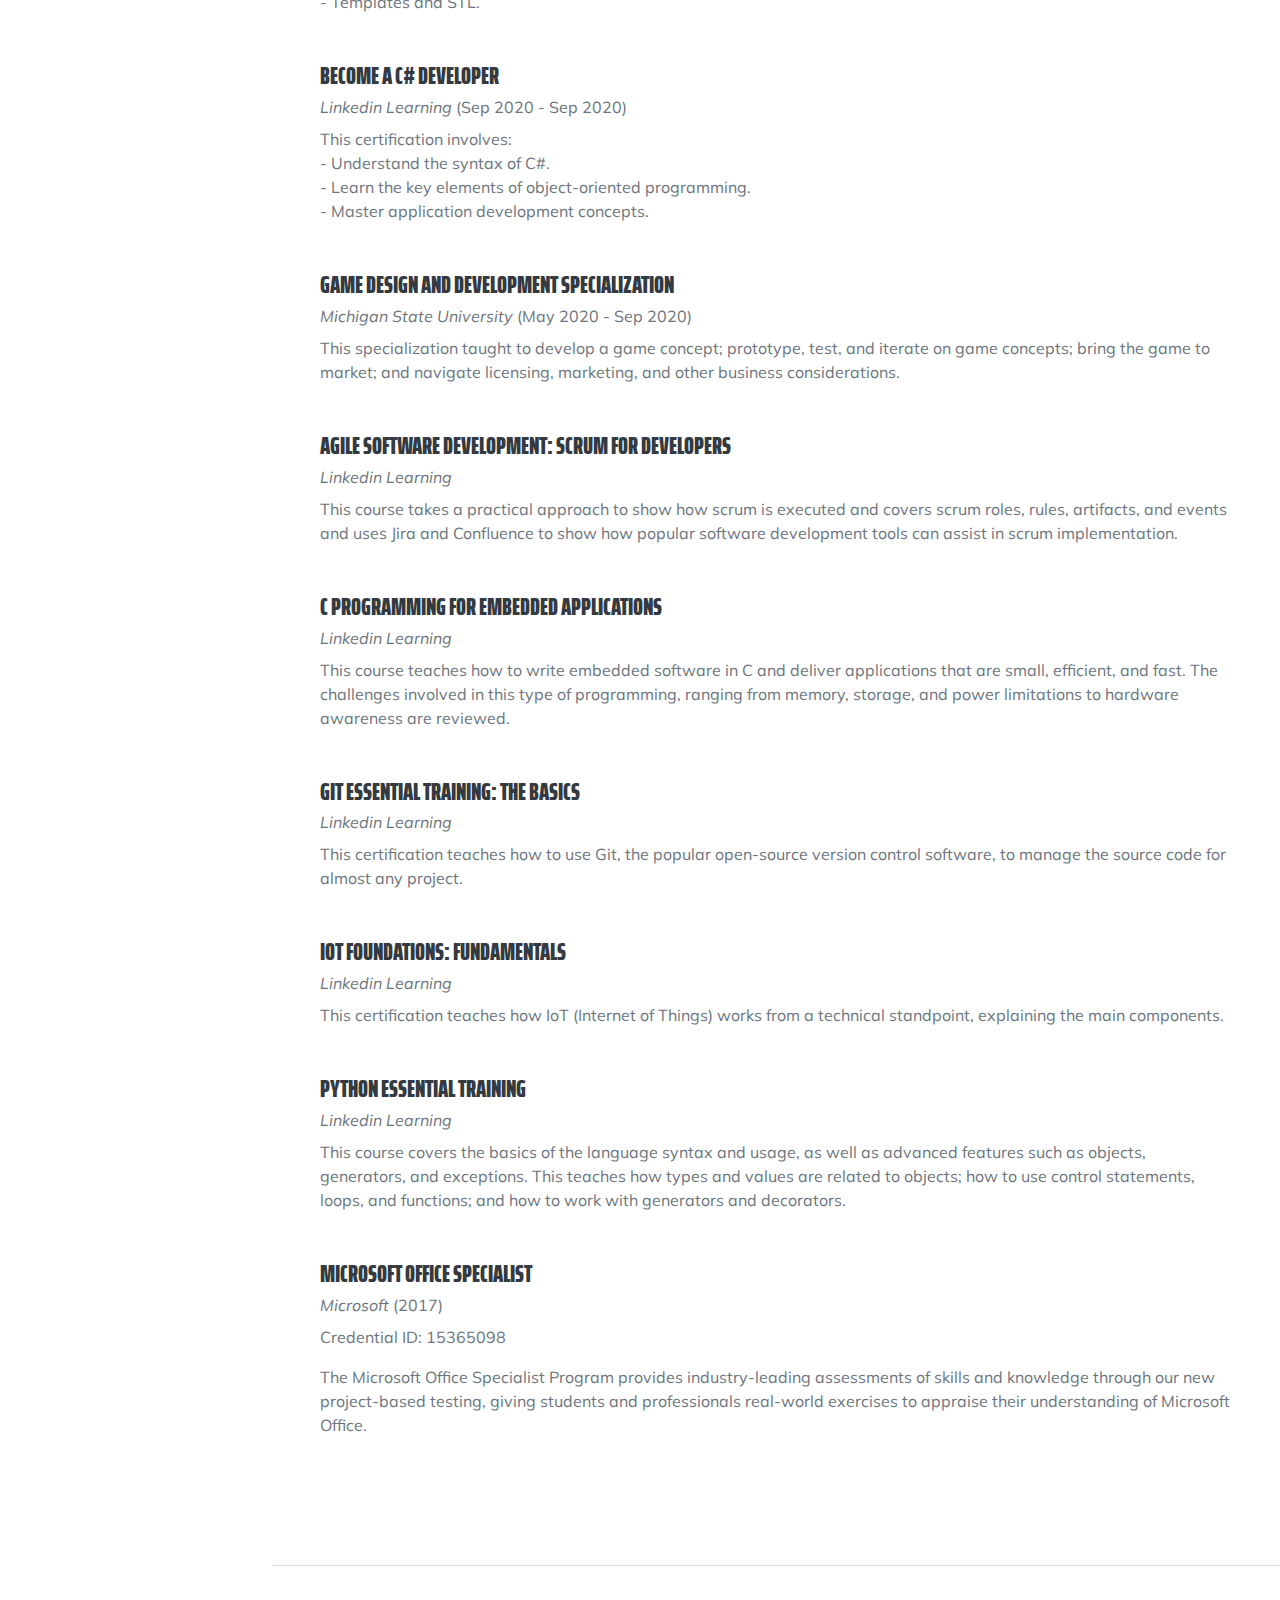
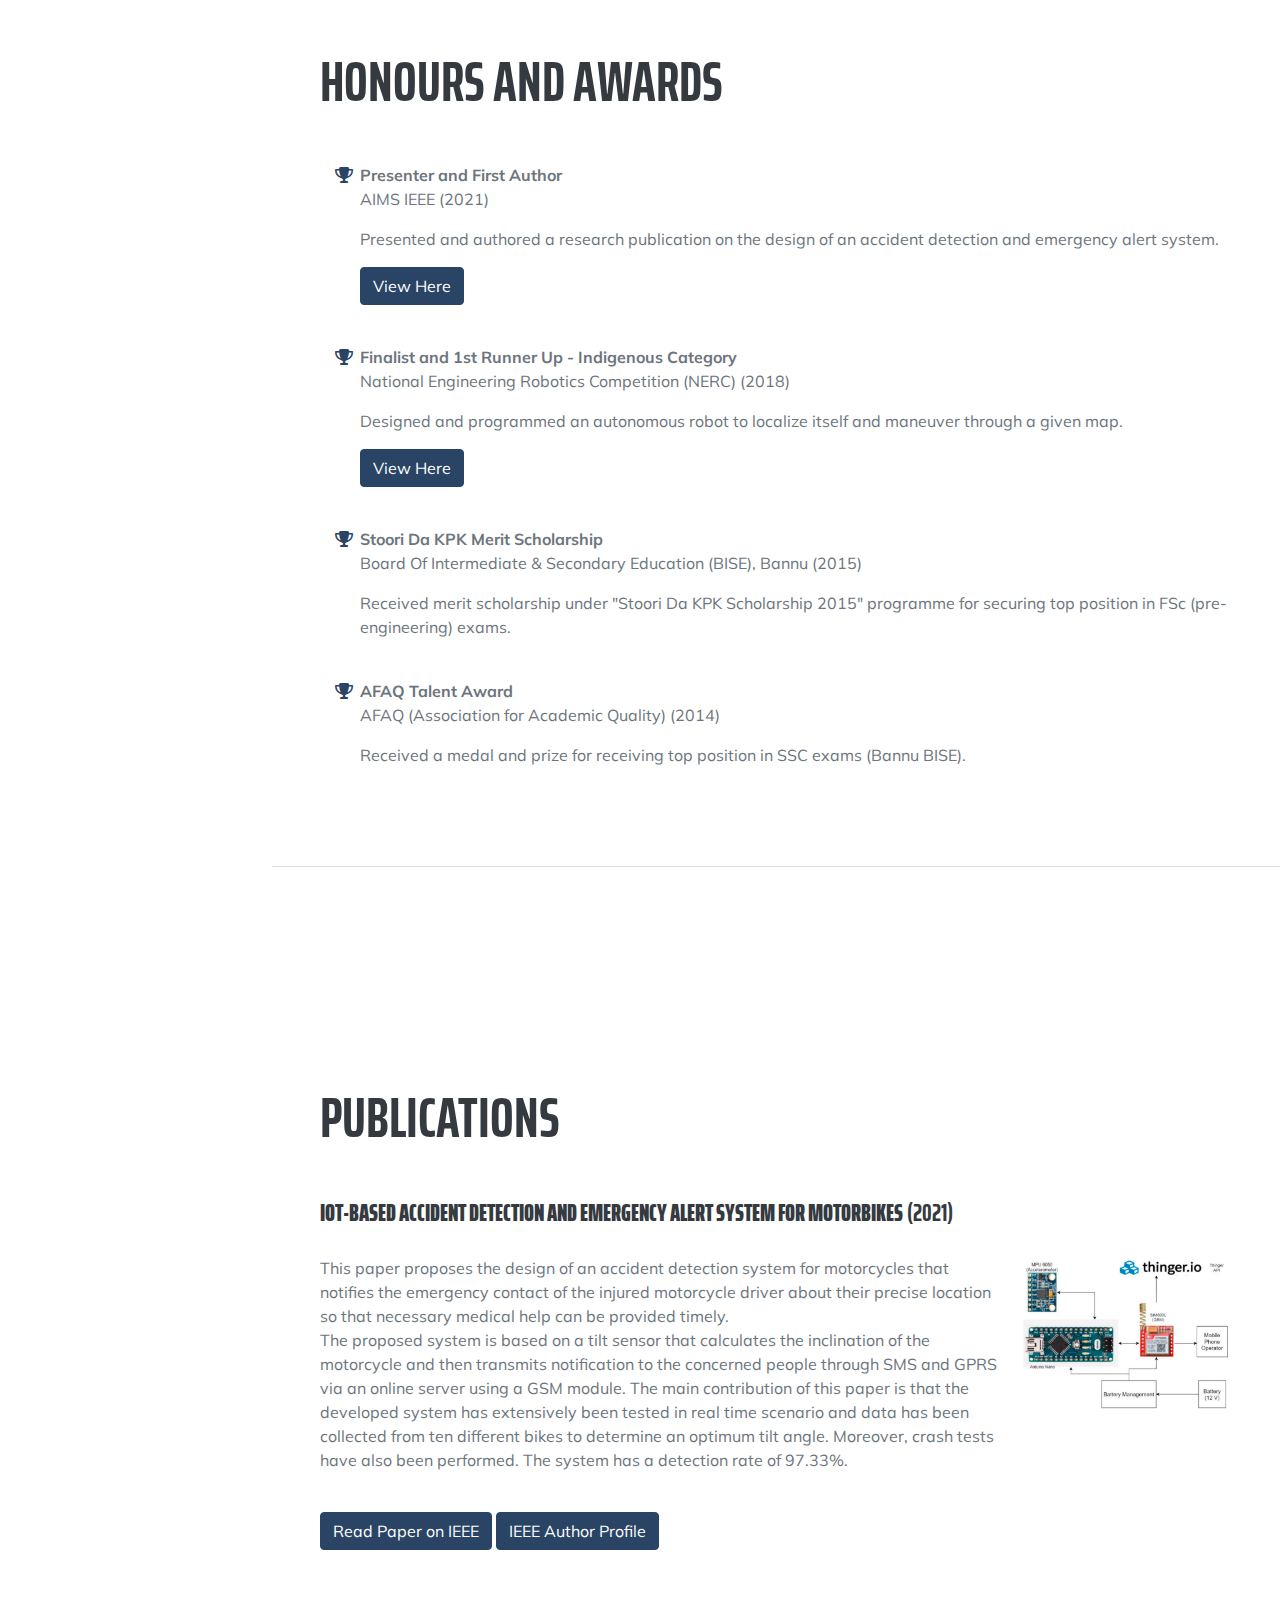
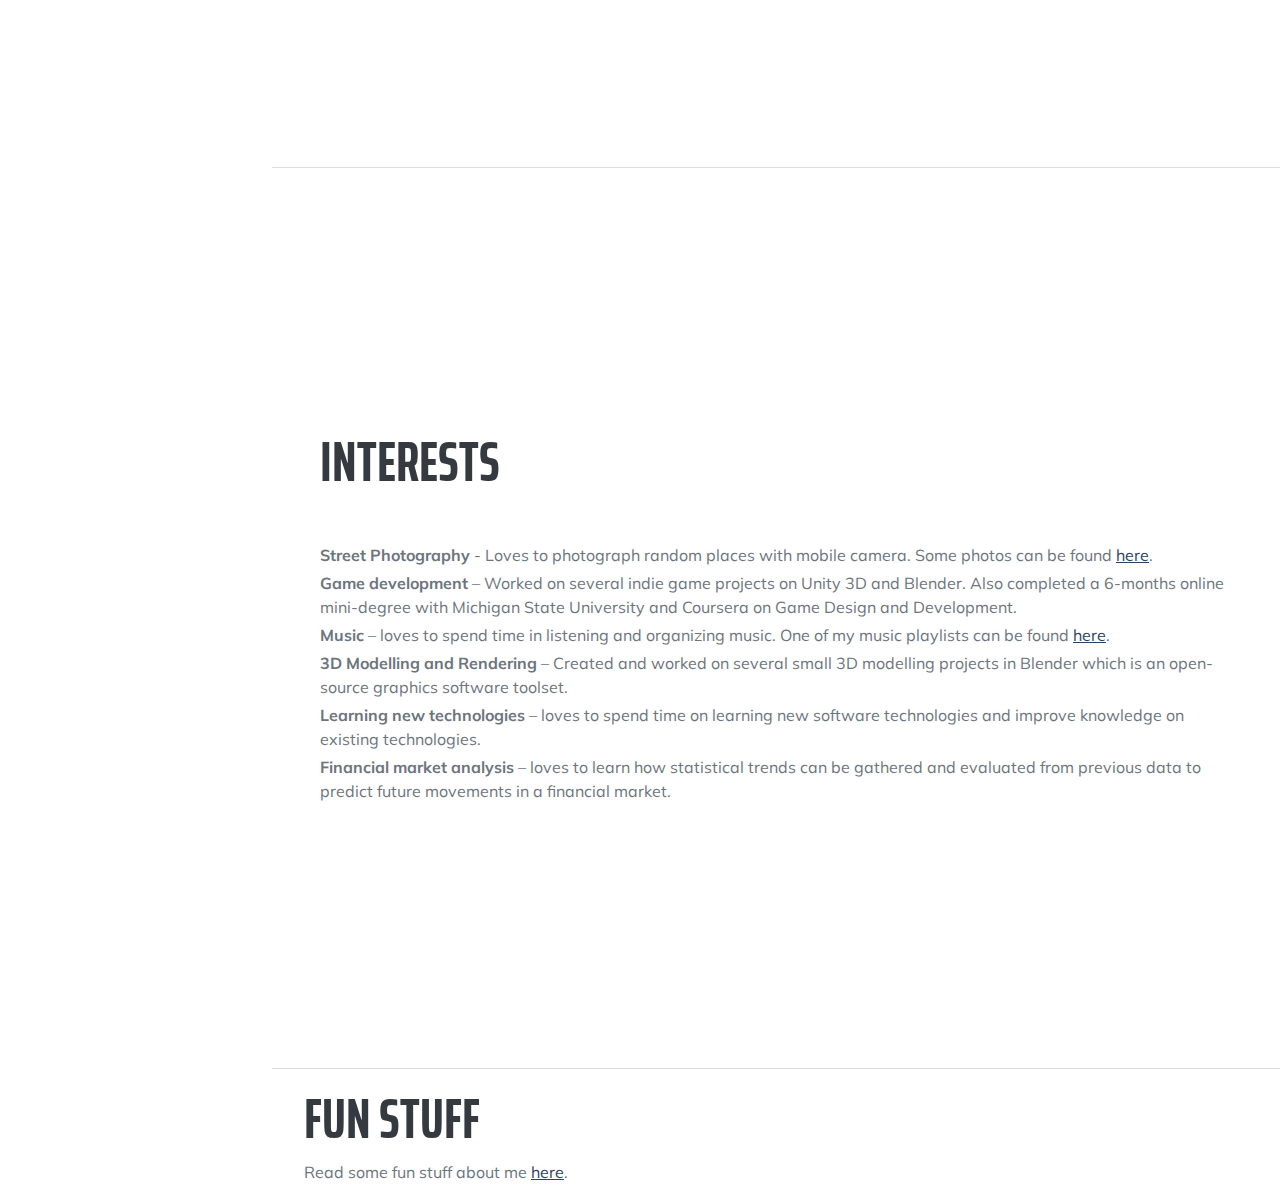
==== commit 6da2b952: "Update index.html" ====
--- a/index.html
+++ b/index.html
@@ -60,14 +60,11 @@
                     <p class="mb-0"><i class="fas fa-envelope"></i> <a
                             href="mailto:saad.rehman@evofinite.com">saad.rehman@evofinite.com</a></p>
                 </div>
-                <p class="lead mb-5">As a software engineer, I specialize in C++ development and
-                    have several years of experience working with renowned companies.
-                    My expertise lies in creating robust and scalable solutions using C++, and I am also proficient in Fortran and C#.
-                    I am always eager to learn new technologies and tools that can improve the quality and efficiency of my work.<br>
-                    I have a strong track record of delivering high-quality software solutions, and I strive to exceed expectations by
-                    staying up-to-date with the latest industry trends and best practices.
-                    I enjoy collaborating with team members and tackling complex projects. Took part in NERC'18 to build
-                    and program an autonomous robot.</p>
+                <p class="lead mb-5">I am a dedicated software developer with extensive experience working for renowned companies. 
+                    My primary expertise lies in C++ programming, and I have successfully developed software for both Linux and 
+                    Windows platforms. With a strong background in C++, I am skilled at creating efficient, high-performance solutions.<br>
+                    I am passionate about continuous learning and staying updated with the latest industry trends. 
+                    Let's connect and explore how I can contribute to your next project!</p>
                 <div class="social-icons">
                     <a class="social-icon" href="https://www.linkedin.com/in/saadurr/" target="_blank"><i
                             class="fa-brands fa-linkedin-in"></i></a>
@@ -101,6 +98,9 @@
                     <div class="col-md-10">
                         <p>- Software development as a partner of the BMW group to improve driving simulators.</p>
                         <p>- Implement new features for the virtual driving experience and autonomous driving.</p>
+                        <p>- Design and write unit tests to ensure code reliability and performance.</p>
+                        <p>- Collaborate with cross-functional teams to conceptualize and develop new simulation functionalities, 
+                            aligning with project requirements.</p>
                     </div>
                     <div class="col-md-2">
                         <img src="assets/img/work/BMW.png" class="img-fluid mt-5 d-none d-md-block">
